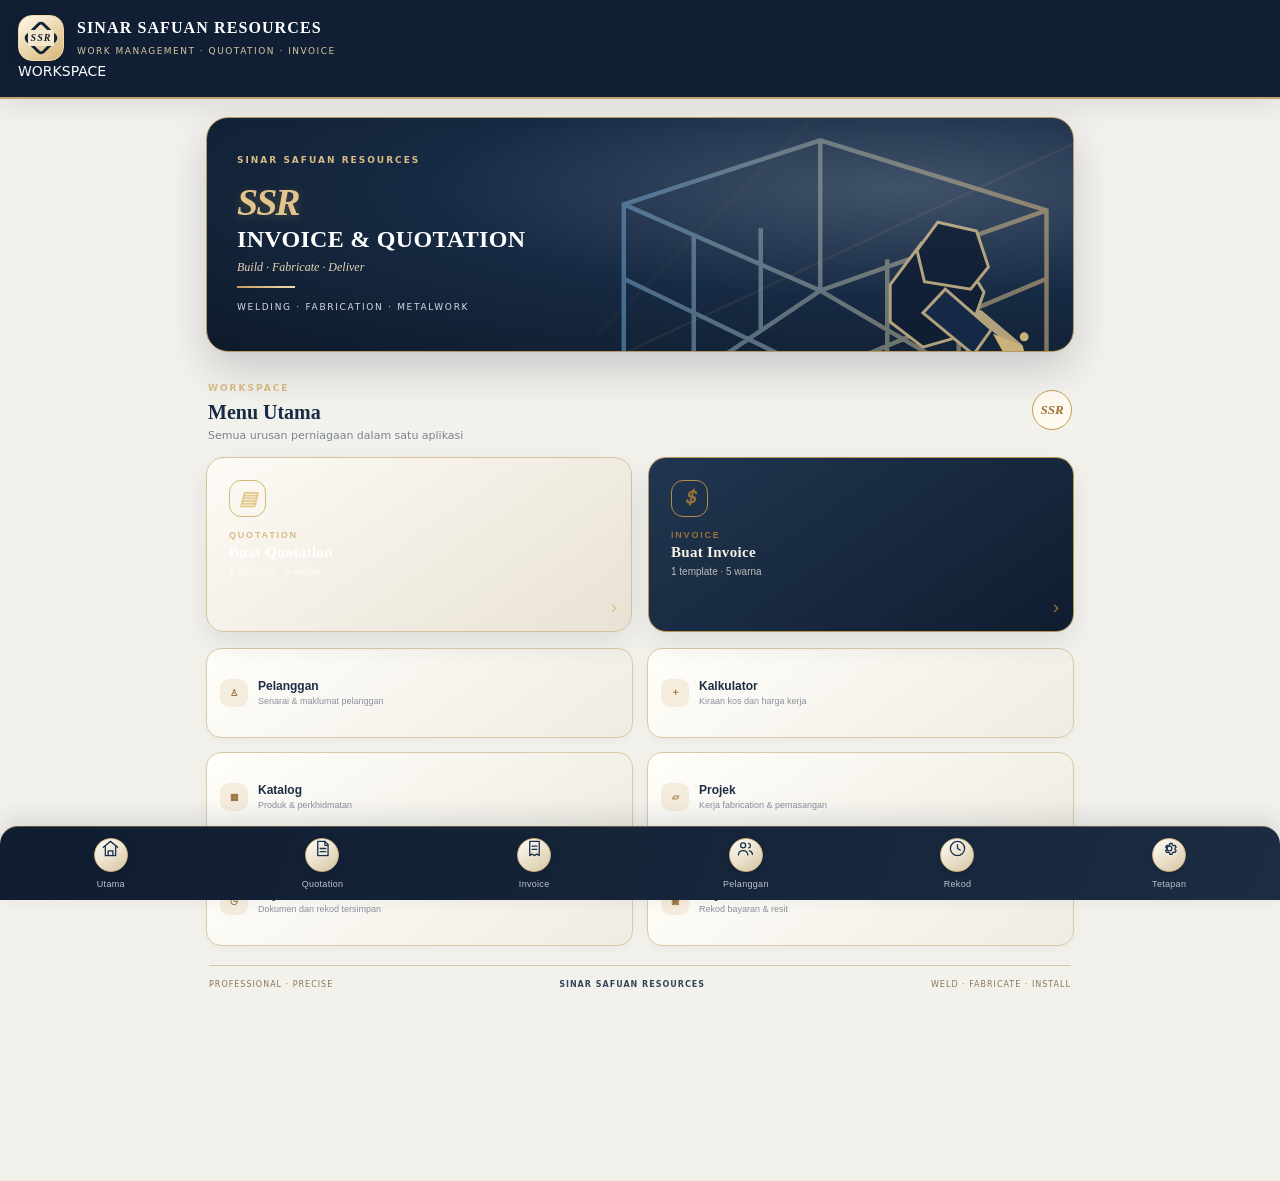
==== index.html @ ac22d1b8 "Clean duplicate routing and restore customer screen separation" ====
<!doctype html>
<html lang="ms"><head><meta charset="utf-8"><meta name="viewport" content="width=device-width,initial-scale=1,maximum-scale=1,user-scalable=no"><meta name="theme-color" content="#101d32"><title>Invoice / Quotation SSR</title>
<style>
:root{--navy:#101d32;--navy2:#1b2d49;--gold:#c69a58;--gold2:#e4c58f;--paper:#f6f2e9;--ink:#1e2938;--muted:#738092;--line:#e3e6eb}*{box-sizing:border-box}body{margin:0;background:#eef1f5;color:var(--ink);font:14px/1.45 system-ui,-apple-system,Segoe UI,Roboto,sans-serif}header{background:linear-gradient(125deg,#101d32,#263c5a);color:white;padding:18px 16px 20px;position:sticky;top:0;z-index:5;box-shadow:0 5px 20px #17283b22}header .brand{display:flex;align-items:center;gap:11px}.mark{width:42px;height:42px;border:1px solid #d8b77b;border-radius:12px;display:grid;place-items:center;color:#e4c58f;font-weight:900;letter-spacing:-2px;font-size:17px;box-shadow:inset 0 0 12px #d8b77b33}h1{font-size:17px;margin:0;letter-spacing:.2px}header small{color:#c7d0dc}main{max-width:900px;margin:auto;padding:16px}.tabs{display:flex;gap:8px;margin-bottom:16px}.tab{flex:1;border:1px solid #d9dee6;background:#fff;border-radius:12px;padding:12px 8px;font-weight:700;color:#566276}.tab.active{background:var(--navy);color:white;border-color:var(--navy)}.panel{background:white;border:1px solid #e2e6ec;border-radius:18px;padding:16px;margin-bottom:14px;box-shadow:0 8px 25px #1d2d4210}.panel h2{font-size:15px;margin:0 0 13px;color:var(--navy)}.grid{display:grid;grid-template-columns:repeat(2,minmax(0,1fr));gap:10px}.field{display:flex;flex-direction:column;gap:5px}.field.full{grid-column:1/-1}label{font-size:12px;color:#667387;font-weight:650}input,select,textarea{width:100%;border:1px solid #dce1e8;border-radius:10px;padding:11px 12px;background:#fbfcfd;color:#1c2736;font:inherit;outline:none;min-width:0}input:focus,select:focus,textarea:focus{border-color:var(--gold);box-shadow:0 0 0 3px #c69a5820}textarea{min-height:68px;resize:vertical}.actions{display:flex;gap:9px;flex-wrap:wrap;margin-top:14px}.btn{border:0;border-radius:11px;padding:12px 15px;font-weight:750;font:inherit;cursor:pointer}.primary{background:linear-gradient(135deg,#c69a58,#e0bd82);color:#172337}.dark{background:var(--navy);color:white}.soft{background:#eef1f5;color:#344257}.danger{background:#fff0ee;color:#a43b30}.items{display:grid;gap:8px}.item{display:grid;grid-template-columns:1.5fr .55fr .8fr auto;gap:7px;align-items:end}.item .field label{font-size:11px}.item input{padding:10px 8px}.total{display:flex;justify-content:space-between;border-top:1px solid var(--line);padding-top:12px;margin-top:12px;font-size:16px;font-weight:800}.hint{color:var(--muted);font-size:12px}.hidden{display:none!important}.preview-wrap{background:#dfe4eb;border-radius:14px;padding:12px;overflow:auto;touch-action:pan-x pan-y}.preview-tools{display:flex;gap:8px;align-items:center;justify-content:space-between;margin-bottom:10px}.paper{background:white;width:794px;max-width:none;min-height:1123px;margin:0 auto;padding:52px 48px;color:#1d2938;box-shadow:0 6px 25px #17283b25;transform-origin:top center;font-family:Arial,sans-serif}.paper .top{display:flex;justify-content:space-between;gap:20px;border-bottom:4px solid var(--gold);padding-bottom:22px}.paper .company{font-size:22px;font-weight:900;color:var(--navy);letter-spacing:.4px}.paper .sub{font-size:10px;color:#697588;line-height:1.6}.paper .doc-title{text-align:right;font-size:28px;font-weight:900;color:var(--navy);letter-spacing:1px}.paper .doc-no{font-size:11px;color:#667085;margin-top:6px}.paper .meta{display:grid;grid-template-columns:1fr 1fr;gap:20px;margin:26px 0}.paper .meta b{display:block;font-size:10px;color:#8a6a3c;text-transform:uppercase;letter-spacing:1px;margin-bottom:6px}.paper .meta div{font-size:12px;line-height:1.7}.paper table{width:100%;border-collapse:collapse;font-size:11px;margin-top:18px}.paper th{background:var(--navy);color:white;text-align:left;padding:11px 8px}.paper td{padding:11px 8px;border-bottom:1px solid #e8ebef}.paper td:nth-child(n+2),.paper th:nth-child(n+2){text-align:right}.paper .sum{width:48%;margin:18px 0 0 auto;font-size:12px}.paper .sum div{display:flex;justify-content:space-between;padding:6px 0}.paper .sum .grand{border-top:2px solid var(--gold);font-weight:900;font-size:16px;color:var(--navy);margin-top:5px;padding-top:11px}.paper .notes{margin-top:35px;font-size:10px;line-height:1.7;color:#586579}.paper .foot{margin-top:44px;border-top:1px solid #dfe3e8;padding-top:13px;display:flex;justify-content:space-between;font-size:9px;color:#7b8492}.paper .signature{margin-top:38px;font-size:11px}.paper .signature span{display:block;border-top:1px solid #9da6b2;width:180px;margin-top:35px;padding-top:7px}.smallcaps{text-transform:uppercase;letter-spacing:1px}@media(max-width:560px){main{padding:11px}.grid{grid-template-columns:1fr}.field.full{grid-column:auto}.item{grid-template-columns:1fr  .65fr .9fr auto}.paper{padding:28px 22px;min-height:980px}.paper .company{font-size:16px}.paper .doc-title{font-size:22px}.paper .meta{gap:10px}.paper table{font-size:9px}.paper th,.paper td{padding:8px 4px}.panel{padding:13px}}@media print{body{background:white}.no-print,header,main>.tabs,main>.panel:not(.preview-panel),.preview-tools{display:none!important}main{padding:0;max-width:none}.preview-wrap{padding:0;background:white;overflow:visible}.paper{box-shadow:none;max-width:none;width:210mm;min-height:297mm;margin:0;transform:none!important}.preview-panel{border:0;padding:0;margin:0;box-shadow:none}}

/* SSR 12 genuinely distinct A4 identities */
.paper{position:relative;overflow:hidden}
.paper:after{content:"SINAR SAFUAN RESOURCES";position:absolute;bottom:14px;left:0;right:0;text-align:center;font-size:8px;letter-spacing:2px;opacity:.24}
.paper .top,.paper .meta,.paper table,.paper .sum,.paper .notes,.paper .signature{position:relative;z-index:1}


/* Reference-led SSR A4 quotation system */
.paper{background:#fffdf8;color:#17243a;padding:0 36px 30px;min-height:1123px;font-family:Georgia,'Times New Roman',serif;border:0;overflow:hidden}
.paper:after{display:none}
.paper .top{display:flex;align-items:center;justify-content:space-between;gap:18px;margin:0 -36px 0;padding:24px 36px 20px;background:var(--head,#071d38);color:#fff;border:0;border-bottom:5px solid var(--accent,#c69a45);min-height:142px}
.paper .brand-block{display:flex;align-items:center;gap:14px;min-width:0}
.paper .ssr-mark{width:94px;height:58px;display:grid;place-items:center;border:3px solid var(--accent,#c69a45);border-radius:50%;font:italic 900 31px Arial,sans-serif;color:var(--accent,#c69a45);letter-spacing:-3px;flex:none;box-shadow:inset 0 0 0 2px #ffffff25}
.paper .company{font: bold 23px Georgia,serif;letter-spacing:1.5px;color:#fff;line-height:1.05}
.paper .sub{color:#e8edf5;font:10px/1.6 Arial,sans-serif;margin-top:8px;max-width:340px}
.paper .tagline{font:italic 10px Arial,sans-serif;color:var(--accent,#c69a45);letter-spacing:1.8px;margin-top:6px}
.paper .doc-title{text-align:right;color:var(--accent,#e7c77f);font:bold 29px Georgia,serif;letter-spacing:2px}
.paper .doc-no{color:#fff;font:11px/1.8 Arial,sans-serif;margin-top:8px;text-align:right}
.paper .contact-strip{display:flex;justify-content:space-between;gap:20px;padding:13px 2px 16px;border-bottom:1px solid var(--accent,#c69a45);font:10px/1.6 Arial,sans-serif;color:#27344a}
.paper .contact-strip .slogan{font:bold italic 15px Georgia,serif;color:var(--head,#071d38);max-width:210px;text-align:right;align-self:center}
.paper .ribbon{margin:16px auto 20px;width:max-content;max-width:90%;padding:8px 38px;background:var(--head,#071d38);color:var(--accent,#e7c77f);border:2px solid var(--accent,#c69a45);border-radius:5px 22px 5px 22px;font:bold 25px Georgia,serif;letter-spacing:2px;text-align:center}
.paper .meta{display:grid;grid-template-columns:1.25fr .9fr;gap:18px;margin:0 0 18px;padding:0;border:0}
.paper .meta>div{font:12px/1.75 Georgia,serif;padding:12px 14px;border:1px solid #d9c79f;border-radius:10px;background:#fffefa;min-width:0}
.paper .meta b{display:block;margin:-12px -14px 9px;padding:8px 12px;background:var(--head,#071d38);color:white;border-radius:9px 9px 0 0;font:bold 13px Georgia,serif;letter-spacing:.3px;text-transform:none}
.paper .meta .doc-meta b{background:var(--head,#071d38)}
.paper table{margin:0;width:100%;border-collapse:collapse;font:11px Georgia,serif;border:1px solid #9da6b2}
.paper th{background:var(--head,#071d38);color:#fff;padding:10px 7px;text-align:center;font:bold 12px Georgia,serif;border-right:1px solid var(--accent,#c69a45)}
.paper td{padding:10px 7px;border:1px solid #c9cbd0;color:#17243a}
.paper td:first-child{text-align:center;width:7%}
.paper td:nth-child(2){text-align:left;width:42%}
.paper td:nth-child(n+3){text-align:right}
.paper tbody tr:nth-child(even){background:#f5f0e6}
.paper .sum{width:43%;margin:14px 0 0 auto;padding:0;border:1px solid var(--accent,#c69a45);border-radius:8px;overflow:hidden;font:12px Georgia,serif}
.paper .sum div{padding:6px 12px;display:flex;justify-content:space-between;background:var(--head,#071d38);color:#fff;border-bottom:1px solid #ffffff30}
.paper .sum .grand{margin:0;padding:10px 12px;background:linear-gradient(100deg,var(--accent,#c69a45),#f5dfa5);color:#17243a!important;border:0;font:bold 17px Georgia,serif}
.paper .notes{margin-top:22px;padding-top:10px;border-top:2px solid var(--accent,#c69a45);font:11px/1.65 Georgia,serif;color:#263246}
.paper .notes b{display:block;background:var(--head,#071d38);color:#fff;padding:7px 12px;border-radius:8px 24px 0 0;width:max-content;max-width:100%;margin-bottom:8px;font: bold 13px Georgia,serif}
.paper .sign-row{display:grid;grid-template-columns:1fr 1fr;gap:80px;margin-top:28px;font:bold 12px Georgia,serif}
.paper .sign-row>div{padding-top:5px}
.paper .sign-line{border-top:1px solid #6f7783;margin-top:38px;padding-top:7px;font:10px Arial,sans-serif}
.paper .signature{display:none}
.paper .foot{margin:28px -36px -30px;padding:22px 36px 18px;background:var(--head,#071d38);color:#fff;border-top:6px solid var(--accent,#c69a45);font:italic 11px Georgia,serif;text-align:center;display:block}
.paper .foot span{display:block}
@media(max-width:560px){.paper{padding:0 22px 24px}.paper .top{margin:0 -22px;padding:20px 22px;gap:10px;min-height:125px}.paper .ssr-mark{width:66px;height:44px;font-size:23px}.paper .company{font-size:17px}.paper .doc-title{font-size:21px}.paper .doc-no{font-size:9px}.paper .contact-strip{font-size:9px}.paper .contact-strip .slogan{font-size:12px}.paper .ribbon{font-size:20px;padding:7px 20px}.paper .meta{grid-template-columns:1fr 1fr;gap:8px}.paper .meta>div{font-size:10px;padding:9px}.paper .meta b{margin:-9px -9px 7px;padding:7px;font-size:11px}.paper table{font-size:9px}.paper th{font-size:10px;padding:7px 3px}.paper td{padding:7px 3px}.paper .sum{width:58%;font-size:10px}.paper .sum .grand{font-size:14px}.paper .notes{font-size:9px}.paper .sign-row{gap:25px;font-size:10px}.paper .foot{margin:22px -22px -24px;padding:18px 22px}}


/* 12 distinct professional quotation and invoice compositions */
@media(max-width:560px){
}

/* Preview A4: full-page fit and fullscreen inspection */
.preview-wrap{height:min(68vh,760px);min-height:340px;overflow:auto;overscroll-behavior:contain;display:block}
.preview-panel.is-fullscreen{position:fixed;inset:0;z-index:1000;margin:0;border-radius:0;padding:12px;display:flex;flex-direction:column;overflow:hidden;background:#f7f8fa}
.preview-panel.is-fullscreen .preview-tools{flex:none;gap:6px;flex-wrap:wrap}
.preview-panel.is-fullscreen .preview-wrap{height:auto;min-height:0;max-height:none;flex:1;width:100%;border-radius:10px}
.preview-panel.is-fullscreen .actions{flex:none}
@media(max-width:560px){.preview-wrap{height:62vh;min-height:300px;padding:8px}.preview-panel.is-fullscreen{padding:8px}.preview-panel.is-fullscreen .preview-tools{font-size:11px}.preview-panel.is-fullscreen .preview-tools .btn{padding:9px 10px;font-size:12px}}

/* SSR premium reference composition — three visual families, twelve refined variants */
.paper{--ink:#14233d;--muted:#66748a;--accent:#c49a55;--head:#0b2142;--pale:#f1f4f8;background:#fff;color:var(--ink);width:794px;min-height:1123px;padding:0 34px 24px;border:0;border-radius:0;box-shadow:0 10px 32px #0b1d351c;font-family:Arial,Helvetica,sans-serif;overflow:hidden;position:relative}
.paper:after{display:none}
.paper .doc-head{margin:0 -34px;padding:28px 34px 20px;min-height:190px;background:var(--head);color:#fff;display:grid;grid-template-columns:1.5fr 1fr .55fr;gap:18px;align-items:center;position:relative;overflow:hidden;border-bottom:5px solid var(--accent)}
.paper .doc-head:after{content:"";position:absolute;right:-50px;top:-90px;width:300px;height:300px;border:1px solid color-mix(in srgb,var(--accent) 55%,transparent);transform:rotate(35deg);box-shadow:0 0 0 18px #ffffff08,0 0 0 38px #ffffff06}
.paper .head-brand{display:flex;align-items:center;gap:13px;min-width:0;position:relative;z-index:1}
.paper .doc-logo,.paper .doc-logo-fallback{width:68px;height:68px;object-fit:contain;flex:none;border:2px solid var(--accent);padding:5px;border-radius:12px;background:#ffffff0d}
.paper .doc-logo-fallback{display:grid;place-items:center;color:var(--accent);font:bold italic 25px Georgia,serif;letter-spacing:-2px}
.paper .brand-copy{min-width:0}.paper .company-name{font:bold 21px/1.12 Georgia,serif;letter-spacing:.7px;color:#fff}
.paper .company-reg{font:9px Arial,sans-serif;letter-spacing:1.1px;color:#d8e0eb;margin-top:7px}
.paper .brand-motto{font:bold 8px Arial,sans-serif;letter-spacing:1.6px;color:var(--accent);margin-top:8px}
.paper .head-contact{font:9px/1.8 Arial,sans-serif;color:#f2f4f7;position:relative;z-index:1;overflow-wrap:anywhere}
.paper .head-promise{font:9px/1.8 Arial,sans-serif;letter-spacing:2px;color:var(--accent);text-align:right;position:relative;z-index:1}
.paper .head-promise b{font:bold 15px Georgia,serif;letter-spacing:2px;color:#fff}
.paper .doc-intro{display:grid;grid-template-columns:1fr 1fr;gap:18px;align-items:end;padding:25px 0 18px;border-bottom:1px solid #d9dee6}
.paper .intro-title h1{font:bold 32px/1 Georgia,serif;letter-spacing:2px;color:var(--head);margin:0}
.paper .intro-sub{font:8px Arial,sans-serif;letter-spacing:1.3px;color:var(--muted);margin-top:9px}
.paper .doc-meta{display:grid;grid-template-columns:1fr 1fr;gap:9px 14px}
.paper .doc-meta div{display:flex;gap:7px;justify-content:space-between;border-bottom:1px solid #e4e7ec;padding-bottom:4px;font:9px Arial,sans-serif}
.paper .doc-meta span{font-size:8px;letter-spacing:.7px;color:var(--muted)}
.paper .doc-meta b{font-size:9px;color:var(--ink);text-align:right}
.paper .bill-project{display:grid;grid-template-columns:1.1fr .9fr;gap:13px;margin:17px 0}
.paper .bill-card,.paper .project-card{background:var(--pale);padding:13px 15px;min-height:114px;border:1px solid #e4e8ed;border-radius:5px;font:10px/1.65 Arial,sans-serif;color:#354257}
.paper .section-kicker{font:bold 9px Arial,sans-serif;letter-spacing:1.6px;color:var(--accent);margin-bottom:8px}
.paper .customer-name,.paper .project-card>b{display:block;color:var(--head);font:bold 12px Arial,sans-serif;margin-bottom:3px}
.paper .customer-phone{margin-top:4px}
.paper .items-table{width:100%;border-collapse:collapse;margin:0;font:9px Arial,sans-serif;border:1px solid #d8dee7}
.paper .items-table th{background:var(--head);color:#fff;padding:11px 7px;text-align:center;font:bold 8px Arial,sans-serif;letter-spacing:.35px;border-right:1px solid #ffffff25}
.paper .items-table th:nth-child(2){text-align:left}
.paper .items-table td{padding:10px 7px;border-bottom:1px solid #e3e7ed;color:#26354a}
.paper .items-table tbody tr:nth-child(even){background:var(--pale)}
.paper .items-table .num,.paper .items-table .qty,.paper .items-table .unit{text-align:center}
.paper .items-table .desc{text-align:left}
.paper .items-table .price,.paper .items-table .amount{text-align:right;white-space:nowrap}
.paper .lower-grid{display:grid;grid-template-columns:1.1fr .9fr;gap:25px;margin-top:20px;align-items:start}
.paper .terms-block{font:9px/1.7 Arial,sans-serif;color:#475469}
.paper .payment-info{margin-top:17px;padding-top:10px;border-top:1px solid #dce1e8;display:grid;gap:4px;font:8px/1.6 Arial,sans-serif;overflow-wrap:anywhere}
.paper .payment-info b{font-size:8px;letter-spacing:1.2px;color:var(--head)}
.paper .totals-block{border:1px solid #e1e5eb;padding:10px 12px;background:#fff}
.paper .total-line{display:flex;justify-content:space-between;gap:8px;padding:6px 0;border-bottom:1px solid #edf0f3;font:9px Arial,sans-serif;color:#48566a}
.paper .total-line b{color:var(--ink);white-space:nowrap}
.paper .grand-line{margin:8px -12px 6px;padding:12px;background:var(--accent);color:var(--head);display:flex;justify-content:space-between;align-items:center;gap:8px;font:bold 10px Arial,sans-serif;letter-spacing:.5px}
.paper .grand-line b{font:bold 15px Georgia,serif;white-space:nowrap}
.paper .signature-footer{display:flex;justify-content:space-between;align-items:end;gap:25px;margin-top:26px;padding:13px 0 15px;border-top:1px solid #dfe4eb}
.paper .thankyou{font:italic 18px Georgia,serif;color:var(--head);max-width:55%}
.paper .prepared{width:190px;text-align:center;font:8px Arial,sans-serif;color:#526075}
.paper .prepared>span{display:block;text-align:left;font-size:8px;letter-spacing:1px;color:var(--muted)}
.paper .signature-image{display:block;max-width:105px;max-height:38px;object-fit:contain;margin:3px auto -3px}
.paper .signature-rule{border-top:1px solid #7c8797;margin-top:30px}
.paper .prepared>b{display:block;color:var(--head);margin-top:6px;font-size:9px}
.paper .prepared small{display:block;margin-top:3px}
.paper .doc-footer{margin:0 -34px -24px;padding:15px 34px;background:var(--head);border-top:4px solid var(--accent);display:flex;justify-content:space-between;gap:10px;color:#f3f4f6;font:8px Arial,sans-serif;letter-spacing:.4px}
.paper .doc-footer b{color:var(--accent);letter-spacing:1.2px}
@media(max-width:560px){.paper{width:794px;transform-origin:top left}.paper .doc-head{grid-template-columns:1.5fr 1fr .55fr;gap:12px;padding-left:25px;padding-right:25px}.paper .company-name{font-size:19px}.paper .doc-meta{gap:7px}.paper .doc-intro{grid-template-columns:1fr 1fr}.paper .bill-project{grid-template-columns:1.1fr .9fr}.paper .lower-grid{grid-template-columns:1.1fr .9fr}}


/* SSR welding & fabrication luxury collection — 12 real selectable A4 templates */
.paper{--head:#081b34;--accent:#d4ad68;--pale:#edf2f8}
.paper .doc-head{background-color:var(--head);background-image:linear-gradient(128deg,transparent 0 63%,#ffffff0b 63% 65%,transparent 65%),radial-gradient(circle at 91% 76%,#f6c66a40 0 2px,transparent 3px),radial-gradient(circle at 88% 72%,#f6c66a35 0 1px,transparent 2px);border-bottom:5px solid var(--accent)}
.paper .doc-head:after{content:"";position:absolute;right:-30px;top:-80px;width:250px;height:250px;border:2px solid color-mix(in srgb,var(--accent) 70%,transparent);border-radius:50%;box-shadow:0 0 0 14px #ffffff08,0 0 0 30px #ffffff05}
.paper .head-promise{font-size:8px;line-height:1.8}
.paper .head-promise:after{content:"✦  ARC  •  STEEL  •  STRUCTURE";display:block;margin-top:12px;font-size:7px;letter-spacing:1px;color:var(--accent)}
.paper .intro-title h1{letter-spacing:2.8px}
.paper .section-kicker{letter-spacing:1.7px}
.paper .bill-card,.paper .project-card{border-radius:2px 12px 2px 12px;border-color:color-mix(in srgb,var(--accent) 48%,#dfe4eb)}
.paper .items-table th{letter-spacing:.6px}
.paper .grand-line{background:linear-gradient(100deg,var(--accent),color-mix(in srgb,var(--accent) 55%,white))}
.paper .doc-footer{background:linear-gradient(110deg,var(--head),color-mix(in srgb,var(--head) 80%,#52657c));}
@media(max-width:560px){.paper .head-promise:after{font-size:6px;letter-spacing:.4px}.paper .doc-head:after{right:-105px}}


/* Invoice-specific 12 layouts: independent from quotation template styles */
.paper.invoice-template-1{--head:#102747;--accent:#c69a45}.paper.invoice-template-1 .doc-head{border-bottom:6px solid #c69a45;padding-bottom:20px}.paper.invoice-template-1 .doc-intro{display:grid;grid-template-columns:1fr 1fr;align-items:center;background:#f4f0e7;padding:18px;margin-top:16px}.paper.invoice-template-1 .intro-title h1{color:#102747}
.paper.invoice-template-2{--head:#174c3d;--accent:#9ebd9f}.paper.invoice-template-2 .doc-head{background:#eaf3ed;padding:22px;border-left:12px solid #26705b}.paper.invoice-template-2 .doc-intro{border-bottom:3px solid #26705b;padding:16px 0}.paper.invoice-template-2 .items-table th{background:#26705b}
.paper.invoice-template-3{--head:#163b68;--accent:#75b7e8}.paper.invoice-template-3 .doc-head{display:grid;grid-template-columns:1fr 1fr;background:#163b68;padding:22px}.paper.invoice-template-3 .head-promise{display:none}.paper.invoice-template-3 .doc-intro{border-left:7px solid #2865a8;padding:14px 18px}.paper.invoice-template-3 .items-table th{background:#2865a8}
.paper.invoice-template-4{--head:#64263a;--accent:#d6a4a9}.paper.invoice-template-4 .doc-head{border-top:5px double #8c3448;border-bottom:5px double #8c3448;padding:18px 0}.paper.invoice-template-4 .doc-intro h1{font-family:Georgia,serif;letter-spacing:4px}.paper.invoice-template-4 .items-table th{background:#76283d}
.paper.invoice-template-5{--head:#42285f;--accent:#c5a4e8}.paper.invoice-template-5 .doc-head{background:#f0eafa;border-radius:0 30px 0 30px;padding:24px}.paper.invoice-template-5 .doc-intro{display:flex;justify-content:space-between;align-items:center;margin:20px 0}.paper.invoice-template-5 .items-table th{background:#7652a4}
.paper.invoice-template-6{--head:#075b63;--accent:#65c4c4}.paper.invoice-template-6 .doc-head{border-left:14px solid #16818a;padding:8px 18px}.paper.invoice-template-6 .bill-project{grid-template-columns:1fr;margin:18px 0}.paper.invoice-template-6 .items-table th{background:#075b63}
.paper.invoice-template-7{--head:#303944;--accent:#aeb8c4}.paper.invoice-template-7 .doc-head{border-bottom:1px solid #59616d;padding-bottom:14px}.paper.invoice-template-7 .doc-intro{display:flex;justify-content:space-between;align-items:center;border-bottom:1px solid #aeb8c4;padding:14px 0}.paper.invoice-template-7 .items-table th{background:#59616d}
.paper.invoice-template-8{--head:#813e27;--accent:#d89b70}.paper.invoice-template-8 .doc-head{background:#f8e9e0;padding:22px;border-bottom:8px solid #b65e37}.paper.invoice-template-8 .intro-title h1{display:inline-block;background:#b65e37;color:white;padding:10px 18px}.paper.invoice-template-8 .items-table th{background:#813e27}
.paper.invoice-template-9{--head:#344d67;--accent:#9db4c9}.paper.invoice-template-9 .doc-head{border-top:14px solid #344d67;padding-top:16px}.paper.invoice-template-9 .bill-project>div{background:#eef3f7;padding:16px;border:1px solid #9db4c9}.paper.invoice-template-9 .items-table th{background:#526b83}
.paper.invoice-template-10{--head:#101722;--accent:#d6ad58}.paper.invoice-template-10 .doc-head{background:#101722;padding:24px;border-bottom:6px solid #d6ad58}.paper.invoice-template-10 .doc-intro{background:#f5efdf;padding:18px;margin-top:14px}.paper.invoice-template-10 .items-table th{background:#101722;border-bottom:3px solid #d6ad58}
.paper.invoice-template-11{--head:#294b32;--accent:#9cbd83}.paper.invoice-template-11 .doc-head{display:flex;flex-direction:row-reverse;background:#edf4e9;padding:20px;border-bottom:7px solid #4d7a48}.paper.invoice-template-11 .head-promise{display:none}.paper.invoice-template-11 .doc-intro{display:flex;justify-content:space-between;align-items:center}.paper.invoice-template-11 .items-table th{background:#315832}
.paper.invoice-template-12{--head:#842b32;--accent:#e4a6a2}.paper.invoice-template-12 .doc-head{background:#842b32;padding:22px;border-bottom:8px solid #e4a6a2}.paper.invoice-template-12 .doc-intro{border:1px solid #e4a6a2;padding:16px;margin-top:14px}.paper.invoice-template-12 .items-table th{background:#842b32}
.paper.invoice-template-1 .intro-title h1,.paper.invoice-template-2 .intro-title h1,.paper.invoice-template-3 .intro-title h1,.paper.invoice-template-4 .intro-title h1,.paper.invoice-template-5 .intro-title h1,.paper.invoice-template-6 .intro-title h1,.paper.invoice-template-7 .intro-title h1,.paper.invoice-template-9 .intro-title h1,.paper.invoice-template-10 .intro-title h1,.paper.invoice-template-11 .intro-title h1,.paper.invoice-template-12 .intro-title h1{color:var(--head)}

/* SSR Luxury Industrial app shell */
:root{--navy:#101d32;--navy2:#172a45;--gold:#c69a58;--gold-hi:#ead3a5;--ivory:#f5f1e8;--ink:#182437;--muted:#8792a1}
body{background:#f3f1ec;color:var(--ink);padding-bottom:86px}
header{background:linear-gradient(112deg,#0b1729 0%,#142b49 62%,#203955 100%);padding:15px 18px 16px;border-bottom:1px solid #c69a5866;box-shadow:0 8px 28px #0b17292b}
header .brand{gap:13px}.mark{width:48px;height:48px;border:1px solid #d5b475;border-radius:15px;color:#f0d9a9;font-family:Georgia,serif;font-style:italic;font-size:18px;letter-spacing:-2px;background:linear-gradient(145deg,#263d5a,#0b1729);box-shadow:inset 0 0 16px #e2c68b20,0 4px 12px #0003}
header h1{font-family:Georgia,serif;letter-spacing:1.1px;font-size:16px}header small{font-size:9px;letter-spacing:1.5px;color:#d9c69f}
main{max-width:900px;padding:18px 16px 105px}
.tabs{display:none}
.panel{border:1px solid #e7e0d3;border-radius:17px;background:#fffefa;box-shadow:0 8px 24px #1a2a3d0b;padding:17px;margin-bottom:13px}
.panel h2{font-size:14px;letter-spacing:.2px;color:#172b45}
.btn{border-radius:12px;font-weight:700;letter-spacing:.1px}.primary{background:linear-gradient(135deg,#b98945,#e5c88f);color:#172337;box-shadow:0 5px 12px #a57a3b25}.dark{background:#142943;color:#f8f3e8}
input,select,textarea{border-radius:11px;background:#fffefa;border-color:#e3dfd6}
.dashboard-screen{display:block;animation:dashIn .35s ease both}
@keyframes dashIn{from{opacity:0;transform:translateY(7px)}to{opacity:1;transform:translateY(0)}}
.dash-hero{position:relative;min-height:205px;overflow:hidden;border-radius:22px;padding:23px 22px;background:radial-gradient(ellipse at 88% 20%,#49617a 0%,transparent 36%),linear-gradient(120deg,#09172a,#142b47 64%,#1d3651);color:#fff;box-shadow:0 14px 30px #1429432b;border:1px solid #c69a5877}
.hero-copy{position:relative;z-index:2}.eyebrow{font-size:9px;letter-spacing:2px;font-weight:800;color:#d9bd85}.hero-mark{font:italic 900 31px Georgia,serif;color:#e3c58b;letter-spacing:-2px;margin:11px 0 3px;text-shadow:0 2px 12px #e1bd6b45}.hero-copy h2{font:700 19px/1.05 Georgia,serif;letter-spacing:1.4px;margin:0;color:#fff}.hero-copy p{font:italic 12px Georgia,serif;color:#e5d4b4;margin:8px 0}.hero-rule{display:block;width:58px;height:2px;background:linear-gradient(90deg,#c69a58,#f0dfb7);margin:11px 0 7px}.hero-copy small{font-size:9px;letter-spacing:1.7px;color:#d5dce5}
.hero-art{position:absolute;right:0;top:0;width:48%;height:100%;opacity:.8;background:linear-gradient(135deg,transparent 30%,#c69a5810 30.5%,transparent 31%),linear-gradient(155deg,transparent 54%,#d6b77a22 54.5%,transparent 55%)}
.arc{position:absolute;border:1px solid #d8b87566;transform:skewY(-25deg) rotate(-18deg);border-radius:7px}.arc-one{width:180px;height:105px;right:3px;top:40px}.arc-two{width:135px;height:75px;right:25px;top:68px;border-color:#e6d2a044}.steel-line{position:absolute;width:210px;height:2px;background:linear-gradient(90deg,transparent,#d7b675,transparent);right:-15px;top:120px;transform:rotate(-30deg);box-shadow:0 0 15px #d7b67577}.spark{position:absolute;width:6px;height:6px;background:#fff0c5;border-radius:50%;right:72px;top:92px;box-shadow:0 0 8px 4px #e3bb6c,0 0 28px 10px #c69a5855}
.dash-heading{display:flex;align-items:center;justify-content:space-between;margin:24px 2px 13px}.dash-heading h2{font:700 20px Georgia,serif;margin:4px 0;color:#172b45}.dash-heading p{margin:0;color:#788393;font-size:11px}.live-mark{width:40px;height:40px;border-radius:50%;display:grid;place-items:center;border:1px solid #c69a58;color:#9c733b;font:italic 900 13px Georgia,serif;background:#fffaf0}
.primary-actions{display:grid;grid-template-columns:1fr 1fr;gap:12px}
.action-card{position:relative;text-align:left;border-radius:18px;min-height:158px;padding:17px 15px;border:1px solid #c69a5870;overflow:hidden;display:flex;flex-direction:column;align-items:flex-start;justify-content:flex-start;box-shadow:0 8px 20px #10243b17;cursor:pointer}
.quote-card{background:linear-gradient(145deg,#142c49,#0b192b);color:#fff}.invoice-card{background:linear-gradient(145deg,#fdfbf6,#eee6d7);color:#18283d;border-color:#c8a56e}
.action-icon{width:37px;height:37px;border:1px solid #d6b675;border-radius:12px;display:grid;place-items:center;color:#e5c98e;font:italic 900 19px Georgia,serif;margin-bottom:13px}.invoice-card .action-icon{color:#9b7137;border-color:#b78b4c}
.action-label{font-size:9px;letter-spacing:1.8px;font-weight:800;color:#d7bb83}.invoice-card .action-label{color:#99703a}.action-card strong{font:700 15px Georgia,serif;margin-top:4px}.action-card small{font-size:10px;margin-top:5px;opacity:.72}.action-arrow{position:absolute;right:14px;bottom:13px;color:#e2c17f;font-size:19px}.invoice-card .action-arrow{color:#9b7137}
.quick-grid{display:grid;grid-template-columns:1fr 1fr;gap:10px;margin-top:16px}.quick-card{min-height:90px;text-align:left;padding:13px;border-radius:15px;border:1px solid #e5dfd2;background:#fffefa;box-shadow:0 5px 15px #1a2a3d08;display:grid;grid-template-columns:29px 1fr;column-gap:9px;align-content:center;cursor:pointer;color:#1c2e46}.quick-icon{grid-row:span 2;width:28px;height:28px;border-radius:9px;background:#f4ecdd;color:#98713c;display:grid;place-items:center;font:700 9px Georgia,serif}.quick-card b{font-size:12px}.quick-card small{font-size:9px;color:#89919c;margin-top:3px}
.dash-footer{display:flex;justify-content:space-between;gap:8px;flex-wrap:wrap;margin:19px 3px 0;padding-top:13px;border-top:1px solid #d9c7a4;color:#8b7859;font-size:8px;letter-spacing:1px}.dash-footer b{color:#34465b}
.bottom-nav{position:fixed;z-index:20;bottom:0;left:0;right:0;display:grid;grid-template-columns:repeat(4,1fr);padding:9px 8px max(9px,env(safe-area-inset-bottom));background:#101d32f5;border-top:1px solid #c69a5877;box-shadow:0 -8px 25px #10243b20;backdrop-filter:blur(16px)}
.nav-item{border:0;background:transparent;color:#b9c2ce;display:flex;flex-direction:column;align-items:center;gap:3px;padding:3px 2px;cursor:pointer}.nav-item span{font-size:20px;line-height:22px}.nav-item small{font-size:9px;letter-spacing:.3px}.nav-item.active{color:#e6c88c}.nav-item.active span{filter:drop-shadow(0 0 5px #c69a5877)}
@media(max-width:560px){main{padding:13px 12px 105px}.dash-hero{min-height:190px;padding:19px 17px}.hero-copy h2{font-size:17px}.hero-mark{font-size:28px}.hero-art{width:43%}.arc-one{width:135px;height:90px;right:-5px}.arc-two{width:110px;height:65px;right:8px}.primary-actions{gap:9px}.action-card{min-height:148px;padding:14px 12px}.action-card strong{font-size:13px}.quick-grid{gap:8px}.quick-card{padding:11px;min-height:85px}.dash-footer{font-size:7px}}
@media(min-width:700px){.dash-hero{min-height:235px;padding:30px}.hero-copy h2{font-size:24px}.hero-mark{font-size:38px}.hero-art{width:55%}.primary-actions{gap:16px}.action-card{min-height:175px;padding:22px}.quick-grid{gap:14px}}

/* SSR usability rebuild */
body{background:#f3f1ec;color:#18263a}header{background:#111f35;border-bottom:2px solid #c6a36c;box-shadow:0 8px 24px #101d3218}
.mark{width:46px;height:46px;border-radius:14px;background:linear-gradient(145deg,#fff8e8,#d7b778);color:#14233a;border:1px solid #f0d9a7;box-shadow:0 5px 14px #0002;font-size:0;position:relative}
.mark:before{content:"";position:absolute;width:20px;height:20px;border:3px solid #14233a;border-radius:5px;transform:rotate(45deg)}
.mark:after{content:"SSR";position:absolute;font-size:10px;letter-spacing:1px;font-weight:900;background:#f5e8ca;padding:1px 3px}
.panel{border:1px solid #e7e1d6;box-shadow:0 8px 24px #18263a0b;border-radius:16px}
#form>.panel{margin-bottom:14px}
#form .panel h2,#settings h2,#payments h2{font-size:14px;letter-spacing:.02em;color:#172942}
.field label{font-size:12px;color:#667080}
input,select,textarea{border-radius:9px;background:#fff;border-color:#d9dce1;min-height:44px}
.btn{border-radius:9px;font-weight:700}
.bottom-nav{grid-template-columns:repeat(6,1fr);padding:8px 5px calc(8px + env(safe-area-inset-bottom));}
.bottom-nav .nav-item{font-size:11px}
.bottom-nav .nav-item span{font-size:0;width:22px;height:22px;display:block;position:relative;margin:0 auto 4px}
.bottom-nav .nav-item span:before{font-size:19px;line-height:22px;display:block;color:currentColor}
.bottom-nav .nav-item:nth-child(1) span:before{content:"⌂"}
.bottom-nav .nav-item:nth-child(2) span:before{content:"▤"}
.bottom-nav .nav-item:nth-child(3) span:before{content:"▣"}
.bottom-nav .nav-item:nth-child(4) span:before{content:"◷"}
.bottom-nav .nav-item:nth-child(5) span:before{content:"⚙"}
#settings,#payments{padding-bottom:90px}
#settings .panel,#payments .panel{margin:12px 0}
#settings .panel h2,#payments .panel h2{padding-bottom:10px;border-bottom:1px solid #eee8dd}
#preview.preview-fullscreen{position:fixed;inset:0;z-index:10000;background:#e9e6df;overflow:auto;width:100vw;height:100dvh;padding:10px 10px calc(12px + env(safe-area-inset-bottom));border:0;border-radius:0;box-shadow:none}
#preview.preview-fullscreen .preview-panel{min-height:100%;display:flex;flex-direction:column;background:transparent;padding:0}
#preview.preview-fullscreen .preview-tools{display:flex!important;align-items:center;justify-content:space-between;gap:6px;flex-wrap:wrap;background:#fff;border:1px solid #e1d9cc;border-radius:12px;padding:8px;position:sticky;top:0;z-index:2}
#preview.preview-fullscreen .preview-tools .hint{display:none}
#preview.preview-fullscreen .preview-tools>div{display:flex;gap:5px;flex-wrap:wrap}
#preview.preview-fullscreen .preview-tools .btn{padding:9px 11px}
#preview.preview-fullscreen .preview-wrap{flex:1;min-height:0;height:calc(100dvh - 125px);overflow:auto;display:flex;align-items:flex-start;justify-content:center;padding:8px 0;background:transparent;touch-action:none;overscroll-behavior:contain}
#preview.preview-fullscreen .paper{flex:0 0 auto;transform-origin:top center;box-shadow:0 8px 28px #17263a22}
#preview.preview-fullscreen .actions{position:sticky;bottom:0;background:#f7f5f0;padding:8px 0;z-index:2}
#preview.preview-fullscreen .actions .btn{flex:1}
#preview:not(.preview-fullscreen) .preview-tools{display:none}
#preview:not(.preview-fullscreen) .preview-wrap{display:flex;justify-content:center;overflow:hidden;min-height:65vh}
#preview:not(.preview-fullscreen) .paper{transform-origin:top center}
@media(max-width:600px){main{padding:12px 12px 90px}.dashboard-screen{padding-bottom:10px}.bottom-nav{left:0;right:0}.grid{gap:9px}#preview.preview-fullscreen{padding:8px 7px calc(8px + env(safe-area-inset-bottom))}}


/* Twelve visibly different industrial document compositions */
:is(
:is(
:is(
:is(
:is(
:is(
:is(
:is(
:is(
:is(
:is(
:is(
:is(
:is(
:is(
:is(
:is(
:is(
:is(
:is(
:is(
:is(
:is(
:is(
:is(
:is(
:is(
:is(
:is(
:is(
:is(
:is(
:is(
:is(
:is(
:is(
:is(
:is(
:is(
:is(
:is(
:is(
:is(
:is(
:is(
:is(
:is(
:is(
:is(
:is(
:is(
:is(
:is(
:is(
:is(
:is(
:is(
:is(
:is(
:is(
:is(
:is(
:is(
.payment-qr-block{display:flex;align-items:center;gap:12px;margin-top:12px;padding-top:10px;border-top:1px solid #d9d1c4}
.payment-qr-block img{width:88px;height:88px;object-fit:contain;background:#fff;padding:4px;border:1px solid #ddd;border-radius:5px}
.payment-qr-block b{display:block;font-size:9px;letter-spacing:1px}
.payment-qr-block small{font-size:8px;opacity:.75}


/* SSR premium steelwork visual system */
:root{--ssr-navy:#12233b;--ssr-gold:#c7a46a;--ssr-ivory:#f4f0e8;--ssr-steel:#718094}
body{background:linear-gradient(145deg,#f7f5f0,#e9edf1);color:#1b2a3d}
header{background:linear-gradient(115deg,#0e1d31,#253c58);border-bottom:1px solid #c6a36d}
.mark{background:linear-gradient(145deg,#fff,#d6c29c);box-shadow:inset 1px 1px 4px #fff,0 3px 12px #0003;color:#12233b;border:1px solid #ead6ae}
.dash-hero{background:linear-gradient(110deg,#101e31ed,#172b43e8);border:1px solid #b9955f;box-shadow:0 15px 36px #172a401c}
.action-card{border:1px solid #d4c4a5;box-shadow:0 8px 22px #16283e13;background:linear-gradient(145deg,#fff,#f1eee7)}
.action-icon,.nav-item span,.quick-card .quick-icon{display:grid;place-items:center;border:1px solid #e1c58e;background:linear-gradient(145deg,#fff,#d9c49a);color:#152842;box-shadow:inset 1px 1px 3px #fff,0 3px 9px #18283a25;border-radius:12px;text-shadow:0 1px #fff}
.bottom-nav{grid-template-columns:repeat(6,1fr);background:#101d32f7}
.nav-item span{font-size:0;width:30px;height:28px;border-radius:9px;position:relative}
.nav-item span:before{font-size:16px;font-weight:900;content:"";width:12px;height:12px;border:2px solid currentColor;border-radius:3px;box-shadow:inset 0 0 0 2px #ffffff33}
.nav-item:nth-child(1) span:before{border-radius:3px 3px 1px 1px;transform:rotate(45deg);border-right:0;border-bottom:0}
.nav-item:nth-child(2) span:before{width:13px;height:15px;border-radius:2px;box-shadow:inset 0 -4px #ffffff77,inset 0 -8px #ffffff77}
.nav-item:nth-child(3) span:before{border-radius:2px;box-shadow:inset 0 0 0 2px #ffffff33,inset 0 0 0 4px transparent}
.nav-item:nth-child(4) span:before{border-radius:50%;width:13px;height:13px}
.nav-item:nth-child(5) span:before{border-radius:50%;width:14px;height:14px;box-shadow:inset 0 0 0 3px #ffffff33}
.nav-item:nth-child(6) span:before{width:15px;height:10px;border-radius:2px;transform:skew(-12deg)}
/* Template picker as visual catalogue */
.template-gallery{display:grid;grid-template-columns:repeat(2,minmax(0,1fr));gap:12px;margin-top:12px}
.template-choice{border:1px solid #d9d4ca;border-radius:13px;padding:9px;background:#fff;text-align:left;box-shadow:0 5px 14px #1a2a3d0d;min-width:0}
.template-choice.selected{border:2px solid #b38d50;box-shadow:0 0 0 3px #c8a66a33}
.template-thumb{height:158px;position:relative;overflow:hidden;background:var(--thumb-bg,#f7f6f2);border:1px solid #e4e0d7;border-radius:5px;padding:13px 10px;color:var(--thumb-ink,#20344c)}
.template-thumb .t-head{height:29px;background:var(--thumb-head,#182b44);margin:-13px -10px 10px;padding:7px 8px;color:#fff;display:flex;justify-content:space-between;align-items:center}
.template-thumb .t-brand{width:45%;height:4px;background:currentColor;opacity:.8}
.template-thumb .t-title{font:bold 9px Arial;letter-spacing:1px}
.template-thumb .t-meta{height:17px;border:1px solid var(--thumb-accent,#c39a58);margin:7px 0}
.template-thumb .t-lines{height:5px;background:var(--thumb-line,#d5dce4);margin:6px 0}
.template-thumb .t-lines:nth-child(odd){width:85%}
.template-thumb .t-total{height:17px;background:var(--thumb-accent,#c39a58);margin-top:9px}
.template-thumb .t-photo{position:absolute;right:8px;top:43px;width:44px;height:28px;border-radius:3px;background:linear-gradient(135deg,#172638,#40586c 45%,#dca75d 48%,#fff0b2 53%,#27394b 58%);opacity:.82}
.template-choice b{display:block;font-size:12px;margin-top:8px;color:#1b2b40}
.template-choice small{font-size:10px;color:#7a8490;display:block;margin-top:3px}
.customer-screen{padding-bottom:100px}.customer-record{display:flex;align-items:center;justify-content:space-between;gap:12px;padding:13px 0;border-bottom:1px solid #e9e3d8}.customer-record-main{min-width:0;display:grid;gap:4px}.customer-record-main b{font-size:13px;color:#1b2d43}.customer-record-main small{font-size:10px;color:#7a8491;overflow-wrap:anywhere}.customer-record-actions{display:flex;gap:6px;flex:none}.customer-record-actions .btn{padding:8px 10px;font-size:10px}.empty-state{font-size:12px;color:#8b929d;padding:15px 0}
#customerPanel{margin-top:12px}
#settings .panel,#tools .panel,#payments .panel{background:linear-gradient(145deg,#fff,#f8f6f1)}
#preview.preview-fullscreen{position:fixed;inset:0;z-index:9999;background:#dfe3e7;padding:8px;overflow:hidden}
#preview.preview-fullscreen .preview-panel{height:100%;display:flex;flex-direction:column;gap:7px}
#preview.preview-fullscreen .preview-wrap{flex:1;min-height:0;overflow:auto;display:flex;justify-content:center;align-items:flex-start;touch-action:pan-x pan-y}
#preview.preview-fullscreen .paper{flex:none;transform-origin:top center;box-shadow:0 8px 30px #17283b30}
#preview.preview-fullscreen .preview-tools{display:flex;position:sticky;top:0;background:#fff;border-radius:10px;padding:6px;z-index:3}
#preview.preview-fullscreen .actions{position:sticky;bottom:0;background:#f7f5f0;padding:6px;z-index:3}
@media(max-width:600px){.template-gallery{gap:9px}.template-thumb{height:140px}.template-choice{padding:7px}.bottom-nav{padding-left:3px;padding-right:3px}.nav-item small{font-size:8px}}


/* SSR APP SHELL — Phase 1 visual refinement */
:root{--ssr-ink:#17263b;--ssr-deep:#0b1b30;--ssr-mid:#203a58;--ssr-metal:#c5a36a;--ssr-pearl:#f7f5ef}
body{background:radial-gradient(ellipse at 12% 0%,#fff 0,#f3f1eb 42%,#e8edf2 100%);color:var(--ssr-ink);padding-bottom:88px}
header{padding:14px 18px;background:linear-gradient(112deg,#0b192c 0%,#172d49 62%,#263d59 100%);border-bottom:1px solid #c5a36a;box-shadow:0 8px 26px #0b1b3025}
header .brand{max-width:1080px;margin:auto}
.mark{width:46px;height:46px;border-radius:14px;background:linear-gradient(145deg,#fffdf7,#d8c49c);border:1px solid #f1dfb8;color:#10233b;font-size:16px;letter-spacing:-1.5px}
header h1{font:700 15px/1.2 Georgia,serif;letter-spacing:1.1px}
header small{font-size:9px;letter-spacing:1.3px}
main{max-width:1080px;padding:20px 18px 26px}
.dashboard-screen{display:grid;gap:20px}
.dash-hero{min-height:245px;border-radius:24px;padding:28px 30px;position:relative;overflow:hidden;background:linear-gradient(115deg,#0a1a2e 0%,#17314e 68%,#253e58 100%);border:1px solid #c7a66c;box-shadow:0 18px 42px #15263d20}
.dash-hero:before{content:"";position:absolute;inset:12px;border:1px solid #d0b27a55;border-radius:17px;pointer-events:none}
.dash-hero .hero-copy{position:relative;z-index:2;max-width:65%}
.dash-hero .eyebrow,.eyebrow{font-size:9px;letter-spacing:2px;color:#d7bd8e;font-weight:800}
.hero-mark{font:italic 900 34px Georgia,serif;letter-spacing:-3px;color:#d7b77c;margin-top:18px}
.dash-hero h2{font:700 clamp(22px,4vw,34px)/1.08 Georgia,serif;letter-spacing:1.3px;color:#fff;margin:4px 0 7px}
.dash-hero p{color:#d5dce5;font-size:12px;letter-spacing:1px;margin:0}
.dash-hero .hero-copy>small{color:#cdb17d;letter-spacing:2px;font-size:9px}
.hero-rule{display:block;width:72px;height:2px;background:linear-gradient(90deg,#d7b77c,transparent);margin:14px 0}
.hero-art{position:absolute;right:2%;top:0;width:42%;height:100%;opacity:.75;pointer-events:none}
.hero-art .arc{position:absolute;border:1px solid #d8b97988;border-radius:50%;width:230px;height:230px;right:2%;top:15px;box-shadow:0 0 0 14px #ffffff08,0 0 0 34px #ffffff06}
.hero-art .arc-two{width:170px;height:170px;right:12%;top:45px;border-style:dashed}
.hero-art .steel-line{position:absolute;width:2px;height:190px;right:37%;top:25px;background:linear-gradient(transparent,#d6b77e,transparent);transform:rotate(42deg)}
.hero-art .spark{position:absolute;right:28%;top:42%;width:9px;height:9px;background:#f4d38f;transform:rotate(45deg);box-shadow:0 0 20px 7px #d8b97966}
.dash-heading{display:flex;justify-content:space-between;align-items:center;gap:12px;margin:4px 2px 0}
.dash-heading h2{font:700 22px Georgia,serif;color:#14263e;margin:5px 0}
.dash-heading p{margin:0;color:#758195;font-size:12px}
.live-mark{display:grid;place-items:center;width:48px;height:48px;border:1px solid #c6a66e;border-radius:15px;color:#9b7945;background:linear-gradient(145deg,#fff,#eee5d4);font:italic 900 16px Georgia,serif}
.primary-actions{display:grid;grid-template-columns:repeat(2,minmax(0,1fr));gap:14px}
.action-card{position:relative;min-height:154px;text-align:left;border-radius:20px;padding:19px 20px 17px;display:flex;flex-direction:column;align-items:flex-start;gap:7px;overflow:hidden;transition:transform .18s,box-shadow .18s}
.action-card:active{transform:scale(.985)}
.quote-card{background:linear-gradient(135deg,#fff,#f0f3f6);border:1px solid #c5a36a}
.invoice-card{background:linear-gradient(135deg,#10233b,#203d5c);border:1px solid #c5a36a;color:#fff}
.action-icon{width:39px;height:39px;border-radius:12px;font:700 17px Georgia,serif}
.action-label{font-size:8px;letter-spacing:2px;color:#9a7844;font-weight:800}
.action-card strong{font:700 17px Georgia,serif}
.action-card small{font-size:10px;color:#7d8795}
.invoice-card small{color:#d0d8e2}
.action-arrow{position:absolute;right:18px;bottom:16px;font-size:22px;color:#b18b50}
.quick-grid{display:grid;grid-template-columns:repeat(4,minmax(0,1fr));gap:10px}
.quick-card{min-width:0;text-align:left;padding:14px 12px;border:1px solid #e0d6c4;border-radius:16px;background:linear-gradient(145deg,#fff,#f5f2eb);box-shadow:0 7px 20px #14253a0c;display:flex;flex-direction:column;gap:6px;color:#1c2d44}
.quick-card .quick-icon{width:31px;height:31px;border-radius:10px;font:700 10px Georgia,serif}
.quick-card b{font-size:12px}
.quick-card small{font-size:9px;color:#778294;line-height:1.4}
.dash-footer{border-top:1px solid #d8c7a7;padding:13px 3px 0;display:flex;justify-content:space-between;gap:8px;color:#8b795c;font-size:8px;letter-spacing:1.2px}
.dash-footer b{color:#34445a}
.bottom-nav{position:fixed;left:0;right:0;bottom:0;z-index:30;display:grid;grid-template-columns:repeat(6,minmax(0,1fr));gap:2px;padding:8px max(8px,env(safe-area-inset-right)) calc(8px + env(safe-area-inset-bottom)) max(8px,env(safe-area-inset-left));background:#0c1b30f5;border-top:1px solid #c5a36a;box-shadow:0 -8px 28px #10233b20;backdrop-filter:blur(18px)}
.nav-item{border:0;background:transparent;color:#b9c4d1;display:flex;align-items:center;justify-content:center;flex-direction:column;gap:4px;padding:4px 1px;min-width:0}
.nav-item span{width:29px;height:27px;border-radius:9px;background:#ffffff0b;border:1px solid #ffffff22;box-shadow:none;color:#d2b47b}
.nav-item.active{color:#f0d7a3}
.nav-item.active span{background:linear-gradient(145deg,#f1dfb9,#b89458);color:#17283e;border-color:#f3dfb5}
.nav-item small{font-size:9px;white-space:nowrap;letter-spacing:.2px}
.panel{border-radius:17px;border-color:#e2d9ca;box-shadow:0 9px 25px #17283b0c}
.panel h2{font:700 16px Georgia,serif;letter-spacing:.15px}
.btn{border-radius:10px}
@media(max-width:600px){
 main{padding:12px 11px 22px}.dash-hero{min-height:214px;padding:23px 20px;border-radius:20px}.dash-hero .hero-copy{max-width:75%}.hero-mark{font-size:29px}.dash-hero h2{font-size:23px}.hero-art{right:-13%;width:48%;opacity:.55}.hero-art .arc{width:175px;height:175px;right:0;top:28px}.hero-art .arc-two{width:130px;height:130px;right:15%;top:51px}.primary-actions{gap:9px}.action-card{min-height:148px;padding:14px 12px;border-radius:16px}.action-card strong{font-size:14px}.action-card small{font-size:9px}.quick-grid{grid-template-columns:repeat(2,minmax(0,1fr));gap:8px}.quick-card{padding:12px}.dash-heading h2{font-size:19px}.dash-footer{font-size:7px;letter-spacing:.6px}.nav-item small{font-size:8px}
}
@media(min-width:760px){.primary-actions{max-width:760px}.quick-grid{max-width:900px}}


/* Twelve miniature A4 previews — each card reflects its own document composition */
.template-thumb.mini-layout{height:174px;padding:0 8px 8px;background:var(--thumb-bg);border:1px solid #ddd8ce;border-radius:4px;display:flex;flex-direction:column;gap:5px;color:var(--thumb-ink);box-shadow:0 3px 8px #14243b12}
.mini-head{height:38px;flex:none;margin:0 -8px;padding:6px 8px;background:var(--thumb-head);border-bottom:3px solid var(--thumb-accent);display:flex;align-items:center;gap:5px;color:white}
.mini-logo{width:22px;height:22px;border:1px solid var(--thumb-accent);border-radius:50%;display:grid;place-items:center;font:italic 700 6px Georgia,serif;color:var(--thumb-accent);flex:none}
.mini-company{display:grid;gap:3px;flex:1}.mini-company i,.mini-contact i,.mini-meta i,.mini-bill i,.mini-table i,.mini-total i{display:block;height:3px;background:currentColor;opacity:.5;border-radius:2px}.mini-company i:first-child{width:90%}.mini-company i:last-child{width:58%;opacity:.28}
.mini-doc{font:700 6px Arial,sans-serif;color:var(--thumb-accent);letter-spacing:.4px}
.mini-contact{display:flex;justify-content:space-between;gap:5px;padding:2px 1px}.mini-contact i{width:27%;height:2px;opacity:.35}
.mini-meta{display:grid;grid-template-columns:1fr 1fr;gap:5px}.mini-meta i{height:13px;border:1px solid var(--thumb-accent);background:transparent;opacity:.7}
.mini-bill{display:grid;grid-template-columns:1.2fr .8fr;gap:5px}.mini-bill i{height:17px;border:1px solid var(--thumb-accent);background:color-mix(in srgb,var(--thumb-accent) 12%,transparent);opacity:.75}
.mini-bill i:last-child{display:none}
.mini-table{display:grid;grid-template-columns:1fr;gap:3px;flex:1}.mini-th{height:9px;background:var(--thumb-head);border-bottom:2px solid var(--thumb-accent)}.mini-table i{height:4px;background:#8793a0;opacity:.27}
.mini-table i:nth-child(3){width:82%}
.mini-total{display:flex;justify-content:flex-end;align-items:center;gap:5px}.mini-total i{width:27%;height:11px;background:var(--thumb-head);opacity:.7}.mini-total b{width:34%;height:13px;background:var(--thumb-accent);display:block}
.mini-sign{height:1px;width:35%;background:var(--thumb-ink);opacity:.3;align-self:flex-end;margin-top:1px}
.mini-2 .mini-head{height:47px;border-radius:0 0 15px 0}.mini-2 .mini-meta{grid-template-columns:1fr 1fr}.mini-2 .mini-bill{grid-template-columns:1fr}
.mini-3 .mini-head{height:56px;display:grid;grid-template-columns:25px 1fr;grid-template-rows:1fr 1fr}.mini-3 .mini-doc{grid-column:2}.mini-3 .mini-contact{background:color-mix(in srgb,var(--thumb-accent) 15%,transparent)}
.mini-4 .mini-head{height:48px;flex-direction:column;align-items:flex-start;gap:2px}.mini-4 .mini-doc{align-self:flex-end;margin-top:-12px}.mini-4 .mini-meta{grid-template-columns:1fr 1fr}
.mini-5 .mini-head{height:42px;background:var(--thumb-bg);color:var(--thumb-head);border-bottom:2px solid var(--thumb-accent)}.mini-5 .mini-logo{border-radius:4px}.mini-5 .mini-bill{grid-template-columns:1fr}
.mini-6 .mini-head{border-left:6px solid var(--thumb-accent);height:35px}.mini-6 .mini-contact{display:grid;grid-template-columns:1fr}.mini-6 .mini-meta{grid-template-columns:1fr}
.mini-7 .mini-head{background:var(--thumb-bg);color:var(--thumb-head);border-top:2px solid var(--thumb-head);border-bottom:1px solid var(--thumb-accent)}.mini-7 .mini-logo{border-radius:2px}.mini-7 .mini-meta i{border-radius:0}
.mini-8 .mini-head{background:var(--thumb-bg);color:var(--thumb-head);border-bottom:5px solid var(--thumb-accent);border-radius:0 0 0 12px}.mini-8 .mini-logo{border-radius:50% 50% 3px 50%}
.mini-9 .mini-head{background:#101114;border-bottom:4px solid var(--thumb-accent)}.mini-9 .mini-logo{border-radius:50%}.mini-9 .mini-bill i{background:#d7c59d}
.mini-10 .mini-head{height:47px;background:linear-gradient(110deg,var(--thumb-head),#566477);border:3px double var(--thumb-accent)}.mini-10 .mini-meta i{border-radius:0}
.mini-11 .mini-head{flex-direction:row-reverse;background:var(--thumb-head);border-bottom:5px solid var(--thumb-accent)}.mini-11 .mini-company{justify-items:end}.mini-11 .mini-bill{grid-template-columns:.8fr 1.2fr}
.mini-12 .mini-head{height:48px;justify-content:center;background:var(--thumb-head);border-bottom:6px solid var(--thumb-accent)}.mini-12 .mini-doc{display:none}.mini-12 .mini-company{max-width:58%}
.template-choice{transition:transform .15s,border-color .15s,box-shadow .15s}.template-choice:active{transform:scale(.985)}
@media(max-width:600px){.template-thumb.mini-layout{height:155px}.mini-head{height:32px}.mini-2 .mini-head,.mini-3 .mini-head,.mini-4 .mini-head,.mini-5 .mini-head,.mini-10 .mini-head,.mini-12 .mini-head{height:39px}}


/* Reference-matched SSR welding dashboard */
header{background:linear-gradient(110deg,#07162a 0%,#102b4b 58%,#1c3b5d 100%);padding:13px 17px 14px;border-bottom:2px solid #c69a58}
header .brand{gap:12px}.mark{background:linear-gradient(145deg,#f8e7c2,#b98b48);color:#14243a;border:1px solid #f7dfa9;box-shadow:inset 0 1px 5px #fff,0 4px 12px #0005}
.dash-hero{min-height:245px;padding:22px 20px;border-radius:20px;background:radial-gradient(ellipse at 80% 52%,#315a7e 0%,#102d4d 43%,#07172c 78%);border:1px solid #d6b675;box-shadow:0 15px 34px #07172c45}
.hero-copy{max-width:60%}.hero-mark{font-size:39px;margin:15px 0 5px;color:#f0d49b;text-shadow:0 3px 14px #e6bf6d66}.hero-copy h2{font:800 19px/1.15 Georgia,serif;letter-spacing:1px}.hero-copy p{font:italic 13px Georgia,serif;color:#f0d8a7}.hero-copy small{font-size:8px;letter-spacing:1.1px;color:#d8e5f2}
.hero-art{width:54%;opacity:1;background:radial-gradient(ellipse at 72% 68%,#e2b96826,transparent 32%),linear-gradient(145deg,transparent 20%,#8eabc41a 20.5%,transparent 21%)}
.weld-scene{position:absolute;width:100%;height:100%;inset:0;filter:drop-shadow(0 5px 12px #0008)}
.dash-heading{margin:20px 2px 12px}.dash-heading h2{color:#122943;font-size:21px}.dash-heading p{font-size:10px}
.primary-actions{gap:10px}.action-card{min-height:132px;border-radius:17px;padding:13px 13px 15px;box-shadow:inset 0 1px 0 #ffffff35,0 8px 20px #0b1c3030}
.quote-card{background:linear-gradient(145deg,#173d65,#08192e);border-color:#c9a15e;color:#fff}.invoice-card{background:linear-gradient(145deg,#fffdf7,#e9dfcb);border-color:#c69a58;color:#14243a}
.action-icon{width:34px;height:34px;border-radius:10px;background:linear-gradient(145deg,#274c70,#0b1d32);box-shadow:inset 0 1px 4px #fff4,0 3px 8px #0004}
.invoice-card .action-icon{background:linear-gradient(145deg,#f9e8c6,#b98b48);color:#14243a}
.action-label{font-size:8px;letter-spacing:1.6px}.action-card strong{font-size:14px}.action-card small{font-size:9px}
.quick-grid{gap:9px;margin-top:13px}.quick-card{min-height:76px;padding:10px 9px;border-radius:13px;background:linear-gradient(145deg,#fffefa,#eee9df);border:1px solid #d9c8a6;box-shadow:inset 0 1px 0 #fff,0 5px 13px #18263a12;grid-template-columns:30px 1fr;column-gap:8px}
.quick-icon{width:29px;height:29px;border-radius:9px;background:linear-gradient(145deg,#f7e6c1,#c49b5d);color:#152b45;border:1px solid #b99355;box-shadow:inset 0 1px 2px #fff;font-size:13px}
.quick-card b{font-size:11px;color:#162b45}.quick-card small{font-size:8px;line-height:1.25}
.dash-footer{border-color:#c6a36c;color:#80663d;font-size:7px}
@media(max-width:560px){.dash-hero{min-height:218px;padding:18px 15px}.hero-copy{max-width:62%}.hero-mark{font-size:32px}.hero-copy h2{font-size:16px}.hero-art{width:54%;right:-4px}.quick-grid{gap:8px}.quick-card{min-height:73px}.action-card{min-height:132px}}

/* Unified SSR application visual system */
:root{--navy:#102b49;--navy2:#1c3d5d;--gold:#c9a15c;--gold2:#e6ca95;--paper:#f6f2e9;--ink:#1c2c3d;--muted:#738092;--line:#d9e0e7}
body{background:linear-gradient(150deg,#e9edf1,#f5f2eb 52%,#e5eaf0);color:#1c2c3d}
header{background:linear-gradient(110deg,#07172a,#123657 65%,#1c4567);border-bottom:2px solid #c9a15c}
main{max-width:900px;padding:14px 13px 90px}
.panel{border:1px solid #d8c7a5;border-radius:17px;background:linear-gradient(145deg,#fffefa,#f4f1e9);box-shadow:0 9px 25px #102b4910;padding:16px}
.panel h2{font-size:15px;letter-spacing:.15px;color:#102b49}
label{color:#53667a;font-size:12px}
input,select,textarea{border:1px solid #d3dbe3;background:#fffefa;border-radius:11px;min-height:43px}
input:focus,select:focus,textarea:focus{border-color:#c9a15c;box-shadow:0 0 0 3px #c9a15c24}
.btn{border-radius:11px;font-weight:750;min-height:42px}
.btn.primary{background:linear-gradient(135deg,#c9a15c,#ead29e);color:#172b42;box-shadow:0 4px 12px #9c793c25}
.btn.dark,.tab.active{background:linear-gradient(135deg,#102b49,#1d4669);color:white}
.btn.soft{background:#e9edf1;color:#243a50;border:1px solid #d4dce4}
.tabs{gap:7px}.tab{border-radius:11px;background:#fffefa;border:1px solid #d8c7a5}
.template-gallery{grid-template-columns:repeat(2,minmax(0,1fr));gap:11px}
.template-choice{border:1px solid #d6c7aa;border-radius:14px;background:#fffefa;padding:10px}
.template-choice.selected{border:2px solid #c49a58;box-shadow:0 0 0 3px #c49a5826}
.template-thumb{height:166px;background:var(--thumb-bg);border:1px solid var(--thumb-accent);border-radius:5px}
.template-thumb .mini-head{background:var(--thumb-head);border-bottom:4px solid var(--thumb-accent)}
.template-choice>b{display:block;color:#152e49;margin-top:8px;font-size:12px}
.template-choice>small{display:block;color:#718092;font-size:10px;margin-top:2px}
#templatePickerPanel{border-top:3px solid #c9a15c}
#form>.panel:first-child{border-left:4px solid #c9a15c}
#customerPanel,#companyPanel{scroll-margin-top:90px}
.customer-directory,.preview-panel{border-color:#d5c29b}
.bottom-nav{background:linear-gradient(110deg,#07172a,#123657);border-top:1px solid #c9a15c}
.nav-item{color:#d8e0e8}.nav-item.active{color:#f1d49a}
.paper{--head:#102b49;--accent:#c9a15c;--pale:#f5f1e8}
.paper .doc-head{background:var(--head);border-bottom-color:var(--accent)}
.paper .intro-title h1,.paper .customer-name,.paper .project-card>b,.paper .grand-line{color:var(--head)}
.paper .items-table th,.paper .doc-footer{background:var(--head)}
.paper .section-kicker{color:var(--accent)}
.paper .grand-line{background:var(--accent)}
@media(max-width:560px){main{padding:10px 10px 88px}.panel{padding:13px}.template-gallery{gap:8px}.template-thumb{height:145px}.template-choice{padding:8px}}

/* Exact SSR reference layout: single master design, five colorways */
.paper.ssr-reference-template{--head:#08264b;--accent:#d7ad55;--pale:#f8f4eb;--headText:#fff;width:794px;min-height:1123px;padding:0 26px 0;background:var(--pale);color:#1c2635;font-family:Georgia,'Times New Roman',serif;position:relative;overflow:hidden;box-shadow:0 10px 30px #0b1d3520}
.ssr-top{height:176px;margin:0 -26px;padding:25px 30px 18px;background:linear-gradient(160deg,var(--head) 0%,var(--head) 72%,color-mix(in srgb,var(--head) 78%,#000) 100%);color:var(--headText);display:flex;align-items:center;position:relative;overflow:hidden;border-bottom:7px solid var(--accent);border-radius:0 0 48% 9% / 0 0 20% 12%}
.ssr-top:after{content:"";position:absolute;left:-5%;right:-5%;bottom:-48px;height:75px;border-top:6px solid var(--accent);border-radius:50%;transform:rotate(-3deg);box-shadow:0 -4px 0 #fff5}
.ssr-brand{display:flex;align-items:center;gap:14px;z-index:2;max-width:68%}.ssr-brand .doc-logo,.ssr-brand .doc-logo-fallback{width:105px;height:82px;object-fit:contain;border:0;background:transparent;padding:0;border-radius:0}
.ssr-brand .doc-logo-fallback{display:grid;place-items:center;font:bold italic 45px Georgia;color:var(--accent);text-shadow:0 2px 0 #fff5}
.ssr-company{font:bold 26px/1.05 Georgia,serif;letter-spacing:1px;color:var(--headText);text-transform:uppercase}
.ssr-reg{font:bold 13px Georgia,serif;letter-spacing:3px;color:var(--accent);margin-top:7px}
.ssr-motto{font:9px Arial,sans-serif;letter-spacing:2px;margin-top:9px;color:#f3ead7}
.ssr-city{position:absolute;right:0;bottom:3px;width:42%;height:142px;color:#d8e0e7;opacity:.68}
.ssr-skyline{width:100%;height:100%;filter:drop-shadow(0 2px 3px #0004)}
.ssr-contact{display:flex;justify-content:space-between;gap:20px;padding:18px 12px 13px;background:linear-gradient(90deg,#fffdf8,#f3eee4);border-bottom:1px solid var(--accent);font:12px/1.45 Georgia,serif}
.ssr-contact-lines{display:grid;grid-template-columns:17px 1fr;gap:4px 8px;max-width:56%;overflow-wrap:anywhere}.ssr-contact-lines span{color:var(--accent);font-size:10px}
.ssr-promise{align-self:center;border-left:2px solid var(--accent);padding:8px 0 8px 18px;font:bold italic 16px/1.25 Georgia;color:var(--head);max-width:38%}
.ssr-promise b{font-size:15px}
.ssr-title{display:flex;justify-content:center;margin:12px 0 15px}
.ssr-title h1{margin:0;min-width:58%;text-align:center;padding:11px 35px 13px;background:var(--head);color:var(--accent);border:3px solid var(--accent);border-radius:12px 12px 22px 22px;box-shadow:0 3px 0 #9b793d;font:bold 30px Georgia;letter-spacing:2px}
.ssr-customer-meta{display:grid;grid-template-columns:1.3fr .95fr;gap:18px;align-items:center;margin-bottom:12px}
.ssr-customer{border-bottom:2px solid var(--accent);padding:0 0 10px;min-height:142px;position:relative}
.ssr-ribbon{display:inline-block;background:var(--head);color:#fff;padding:9px 24px 9px 15px;border-radius:12px 25px 0 0;border-bottom:3px solid var(--accent);font:bold 14px Georgia}
.ssr-customer-row{display:grid;grid-template-columns:125px 12px 1fr;gap:4px;padding:4px 8px;font-size:12px;line-height:1.25}.ssr-customer-row strong{font-weight:normal;border-bottom:1px solid #8b8b8b;min-height:16px}
.ssr-doc-meta{border:1px solid var(--accent);border-radius:12px;overflow:hidden;background:#fffdf8;font:12px Georgia;box-shadow:0 2px 5px #0001}
.ssr-meta-head{background:var(--head);color:#fff;padding:11px 12px;font-weight:bold;font-size:12px;overflow-wrap:anywhere}
.ssr-doc-meta>div:not(.ssr-meta-head){display:flex;justify-content:space-between;gap:10px;padding:8px 13px;border-bottom:1px solid #e6dfd2}.ssr-doc-meta b{font-weight:bold;text-align:right}
.ssr-items{width:100%;border-collapse:collapse;margin:8px 0 12px;font:12px Georgia}
.ssr-items th{background:var(--head);color:#fff;border:1px solid var(--accent);padding:9px 5px;text-align:center}
.ssr-items td{border:1px solid #8c8c8c;padding:8px 7px;background:#fffdf9}.ssr-items tbody tr:nth-child(even) td{background:#eee7db}
.ssr-items td.num,.ssr-items td.qty{text-align:center}.ssr-items td.price,.ssr-items td.amount{text-align:right;white-space:nowrap}
.ssr-sum-terms{display:grid;grid-template-columns:1.2fr .9fr;gap:16px;align-items:start;margin:10px 0 14px}
.ssr-terms-copy{font:11px/1.45 Georgia;padding:10px 5px;overflow-wrap:anywhere}
.ssr-totals{border:1px solid var(--accent);border-radius:7px;overflow:hidden;background:var(--head);color:#fff;font:12px Georgia}
.ssr-totals>div{display:flex;justify-content:space-between;gap:10px;padding:7px 11px;border-bottom:1px solid #ffffff2b}.ssr-totals b{white-space:nowrap}
.ssr-totals .ssr-grand{background:var(--accent);color:var(--head);font-size:15px;font-weight:bold}
.ssr-signatures{display:grid;grid-template-columns:1fr 1fr;gap:40px;padding:10px 5px 8px;font:12px Georgia;position:relative;z-index:2}
.ssr-signatures>div{display:flex;flex-direction:column;min-height:105px}.ssr-signatures>div:nth-child(2){align-items:flex-end}
.ssr-signatures b{font-size:13px}.ssr-signatures .signature-image{max-width:115px;max-height:38px;object-fit:contain;align-self:flex-start;margin-top:5px}
.ssr-signatures span{width:75%;border-bottom:1px solid #333;margin-top:auto;margin-bottom:6px}.ssr-signatures small{font:10px/1.35 Georgia}
.ssr-skyline-bottom{position:absolute;left:0;right:0;bottom:74px;height:100px;color:#9ba7b5;opacity:.16;z-index:0}
.ssr-footer{position:relative;z-index:2;margin:0 -26px;padding:20px 25px 17px;min-height:105px;background:var(--head);border-top:7px solid var(--accent);color:#fff;display:flex;align-items:center;justify-content:space-around;gap:15px;border-radius:45% 0 0 0 / 17% 0 0 0;font:italic 14px Georgia;text-align:center}
.ssr-footer:before{content:"";position:absolute;top:-12px;left:0;right:0;border-top:3px solid #fff7}
.ssr-footer-badges{display:flex;gap:20px;font:22px Georgia;color:var(--accent)}.ssr-footer-badges span{display:flex;flex-direction:column;align-items:center}.ssr-footer-badges small{font:9px Georgia;color:#fff;margin-top:4px}
@media(max-width:560px){.paper.ssr-reference-template{padding:0 26px}.ssr-top{height:155px;padding:18px 22px}.ssr-brand{max-width:78%;gap:8px}.ssr-brand .doc-logo,.ssr-brand .doc-logo-fallback{width:70px;height:65px}.ssr-company{font-size:18px}.ssr-reg{font-size:9px;letter-spacing:1.5px}.ssr-motto{font-size:7px}.ssr-city{width:40%;height:110px}.ssr-contact{padding:13px 8px;gap:10px}.ssr-contact-lines{font-size:10px;max-width:59%}.ssr-promise{font-size:12px;padding-left:10px;max-width:38%}.ssr-promise b{font-size:11px}.ssr-title h1{font-size:24px;padding:9px 20px}.ssr-customer-meta{gap:9px;grid-template-columns:1.15fr .9fr}.ssr-customer-row{grid-template-columns:82px 8px 1fr;font-size:9px;padding:4px 3px}.ssr-ribbon{font-size:11px;padding:7px 13px}.ssr-doc-meta{font-size:9px}.ssr-meta-head{font-size:9px;padding:8px}.ssr-doc-meta>div:not(.ssr-meta-head){padding:6px 7px}.ssr-items{font-size:9px}.ssr-items th,.ssr-items td{padding:6px 3px}.ssr-sum-terms{gap:8px;grid-template-columns:1.1fr .9fr}.ssr-terms-copy{font-size:9px;padding:7px 2px}.ssr-totals{font-size:9px}.ssr-totals>div{padding:6px 7px}.ssr-totals .ssr-grand{font-size:12px}.ssr-signatures{gap:20px;font-size:10px}.ssr-signatures b{font-size:10px}.ssr-signatures small{font-size:8px}.ssr-footer{padding:17px 16px;min-height:92px;font-size:11px}.ssr-footer-badges{gap:10px;font-size:17px}.ssr-footer-badges small{font-size:7px}}

/* COMPLETE APP UI REPLACEMENT — SSR WORKSPACE */
:root{--navy:#102b49;--navy2:#173b60;--gold:#c9a15c;--gold2:#e8d4ad;--paper:#f5f1e8;--ink:#1b2635;--muted:#718096;--line:#e4e8ed;--surface:#fff;--canvas:#f3f5f8;--shadow:0 12px 32px #15294312}
*{box-sizing:border-box}html{background:var(--canvas)}body{margin:0;background:var(--canvas);color:var(--ink);font:14px/1.5 Inter,ui-sans-serif,system-ui,-apple-system,"Segoe UI",sans-serif;padding-bottom:88px}
.app-header{height:76px;padding:0 clamp(16px,4vw,42px);display:flex;align-items:center;justify-content:space-between;background:linear-gradient(110deg,var(--navy),var(--navy2));border:0;position:sticky;top:0;z-index:30;box-shadow:0 8px 28px #102b4930}
.app-header .brand{gap:13px}.app-header .mark{width:48px;height:48px;border:1px solid var(--gold);border-radius:14px;background:linear-gradient(145deg,#ffffff20,#ffffff05);color:var(--gold2);font:bold 18px Georgia;box-shadow:inset 0 1px 8px #ffffff24,0 5px 15px #0002}
.app-header h1{font:700 14px/1.2 Inter,system-ui;letter-spacing:1.4px;color:white}.app-header small{display:block;font-size:9px;letter-spacing:2px;color:#d9e1eb;margin-top:5px}
.header-status{display:flex;align-items:center;gap:8px;color:#d9e1eb;font-size:9px;letter-spacing:1.5px}.status-dot{width:7px;height:7px;border-radius:50%;background:var(--gold);box-shadow:0 0 0 4px #ffffff15}
main{max-width:1180px;margin:auto;padding:24px clamp(13px,3vw,32px) 30px}
.tabs{display:none!important}
.dashboard-screen{display:block}.dash-hero{min-height:260px;border-radius:25px;overflow:hidden;background:radial-gradient(circle at 82% 28%,#476687 0,transparent 32%),linear-gradient(115deg,var(--navy),#0a1a2e 72%);padding:32px clamp(22px,4vw,48px);display:flex;align-items:center;justify-content:space-between;position:relative;box-shadow:0 18px 45px #102b492b;border:1px solid #ffffff20}
.dash-hero:after{content:"";position:absolute;inset:12px;border:1px solid #ffffff1b;border-radius:18px;pointer-events:none}
.hero-copy{position:relative;z-index:2;color:white}.eyebrow{font-size:9px;letter-spacing:2.5px;font-weight:800;color:var(--gold);text-transform:uppercase}
.hero-mark{font:bold 54px/1 Georgia,serif;letter-spacing:-5px;color:var(--gold2);text-shadow:0 3px 0 #6d542b;margin:14px 0 5px}
.hero-copy h2{font-size:clamp(20px,3vw,30px);letter-spacing:1.5px;margin:0;color:white}.hero-copy p{font-size:13px;color:#d5dfeb;margin:8px 0 18px}.hero-rule{display:block;width:75px;height:3px;background:var(--gold);border-radius:4px;margin-bottom:12px}.hero-copy small{font-size:9px;letter-spacing:2px;color:#d2dbe6}
.hero-art{width:min(42%,360px);height:210px;display:grid;place-items:center;z-index:1}.weld-scene{width:100%;height:100%;filter:drop-shadow(0 8px 18px #0005)}
.dash-heading{display:flex;align-items:center;justify-content:space-between;margin:30px 2px 16px}.dash-heading h2{font-size:22px;letter-spacing:-.5px;margin:4px 0;color:var(--navy)}.dash-heading p{margin:0;color:var(--muted);font-size:12px}.live-mark{border:1px solid var(--gold);color:var(--navy);background:var(--paper);padding:8px 13px;border-radius:9px;font:bold 12px Georgia}
.primary-actions{display:grid;grid-template-columns:repeat(2,minmax(0,1fr));gap:16px;margin-bottom:17px}
.action-card{min-height:142px;border:1px solid #e2e7ed;border-radius:20px;background:#fff;padding:20px 22px;display:grid;grid-template-columns:48px 1fr auto;grid-template-rows:auto auto auto;align-items:center;text-align:left;gap:3px 13px;box-shadow:var(--shadow);color:var(--ink);position:relative;overflow:hidden;transition:transform .18s,box-shadow .18s}
.action-card:active,.quick-card:active{transform:scale(.985)}.action-card:before{content:"";position:absolute;left:0;top:0;bottom:0;width:5px;background:var(--gold)}
.action-icon{grid-row:1/4;width:46px;height:46px;display:grid;place-items:center;border-radius:14px;background:var(--paper);color:var(--navy);font-size:23px;border:1px solid var(--gold)}
.action-label{font-size:9px;font-weight:800;letter-spacing:2px;color:var(--muted)}.action-card strong{font-size:18px;color:var(--navy)}.action-card small{font-size:11px;color:var(--muted)}.action-arrow{grid-column:3;grid-row:1/4;font-size:25px;color:var(--gold)}
.quick-grid{display:grid;grid-template-columns:repeat(3,minmax(0,1fr));gap:13px}
.quick-card{min-height:110px;border:1px solid #e5e9ee;border-radius:17px;background:#fff;padding:17px;text-align:left;display:grid;grid-template-columns:38px 1fr;grid-template-rows:auto auto;align-items:center;gap:2px 12px;box-shadow:0 5px 18px #142b490b;color:var(--ink)}
.quick-icon{grid-row:1/3;width:36px;height:36px;display:grid;place-items:center;border-radius:11px;background:var(--paper);color:var(--navy);font-size:19px;border:1px solid #e9ddc6}
.quick-card b{font-size:13px;color:var(--navy)}.quick-card small{font-size:10px;line-height:1.3;color:var(--muted)}
.dash-footer{margin-top:22px;border-top:1px solid #dfe4ea;padding:16px 3px 4px;display:flex;justify-content:space-between;gap:10px;color:#8994a3;font-size:8px;letter-spacing:1.3px}.dash-footer b{color:var(--navy)}
#form,#customers,#history,#preview{animation:screenIn .24s ease}@keyframes screenIn{from{opacity:.5;transform:translateY(7px)}to{opacity:1;transform:none}}
#form{display:grid;grid-template-columns:repeat(2,minmax(0,1fr));gap:16px;align-items:start}
#form>.panel{margin:0;min-width:0}.panel{border:1px solid #e4e9ef;border-radius:19px;padding:21px;background:var(--surface);box-shadow:0 8px 24px #172b4209}
.panel h2{font-size:14px;font-weight:800;letter-spacing:.1px;color:var(--navy);margin:0 0 16px;padding-bottom:12px;border-bottom:1px solid #edf0f3;display:flex;align-items:center;gap:9px}
.panel h2:before{content:"";width:4px;height:17px;border-radius:4px;background:var(--gold)}
#form>.panel:first-child,#form>#customerPanel,#form>#companyPanel,#form>.actions,#form>.panel:has(#items),#form>.panel:has(#logoFile),#form>.panel:has(#savedCustomer),#form>.panel:has(#calculatorPanel),#form>.panel:has(#payDocSelect),#form>.panel:has(#backup),#form>.panel:has(#catName),#form>.panel:has(#projectName){grid-column:1/-1}
.grid{gap:13px}.field{gap:6px}label{font-size:10px;font-weight:800;letter-spacing:.5px;color:#69788a;text-transform:uppercase}
input,select,textarea{border:1px solid #dce3eb;border-radius:11px;background:#f9fafc;color:#1e2938;padding:12px 13px;font:13px Inter,system-ui;min-height:43px;transition:border .15s,box-shadow .15s}
input:focus,select:focus,textarea:focus{border-color:var(--gold);box-shadow:0 0 0 3px color-mix(in srgb,var(--gold) 20%,transparent);background:#fff}
textarea{min-height:82px}.btn{border:1px solid transparent;border-radius:11px;padding:11px 17px;font:700 12px Inter,system-ui;letter-spacing:.1px;min-height:42px;transition:transform .15s,box-shadow .15s}
.btn:active{transform:scale(.98)}.btn.primary{background:linear-gradient(135deg,var(--gold),var(--gold2));color:#1b2939;box-shadow:0 5px 13px color-mix(in srgb,var(--gold) 25%,transparent)}
.btn.dark{background:var(--navy);color:#fff;box-shadow:0 5px 13px #102b4922}.btn.soft{background:#f2f4f7;border-color:#e2e7ed;color:#425168}.btn.danger{background:#fff0ef;color:#a33d35}
.actions{gap:9px;margin-top:16px}.items{gap:10px}.item{padding:12px;border:1px solid #e8edf2;border-radius:13px;background:#fafbfd;grid-template-columns:1.5fr .55fr .8fr auto}
.total{border:0;background:var(--navy);color:white;border-radius:13px;padding:15px 17px;margin-top:16px;font-size:14px}.total strong{color:var(--gold2)}
.hint{font-size:11px;color:#8290a0;line-height:1.6}
.bottom-nav{position:fixed;z-index:40;left:50%;transform:translateX(-50%);bottom:0;width:min(100%,760px);height:74px;padding:7px 10px calc(7px + env(safe-area-inset-bottom));background:#fff;border:1px solid #e4e9ef;border-bottom:0;border-radius:20px 20px 0 0;box-shadow:0 -8px 30px #142b4914;display:grid;grid-template-columns:repeat(5,1fr);gap:4px}
.nav-item{border:0;background:transparent;color:#8490a0;border-radius:12px;display:flex;flex-direction:column;align-items:center;justify-content:center;gap:3px;padding:4px}
.nav-item .nav-symbol{font-size:21px;line-height:1.1}.nav-item small{font-size:9px;font-weight:700;letter-spacing:.1px}
.nav-item.active{color:var(--navy);background:var(--paper)}.nav-item.active .nav-symbol{color:var(--gold)}
.customer-screen .dash-heading{margin-top:0}
#history .panel+.panel{margin-top:16px}#history .grid>.panel{background:linear-gradient(145deg,#fff,var(--paper));border-radius:14px;padding:15px;box-shadow:none}
#history .grid>.panel label{color:var(--muted)}#history .grid>.panel div[id]{color:var(--navy)}
.preview-panel{padding:18px!important}.preview-tools{padding:0 0 13px;border-bottom:1px solid #edf0f3}.preview-tools .btn{min-height:36px;padding:8px 12px}
.preview-wrap{background:#e8ecf1;border-radius:14px;padding:16px;overscroll-behavior:contain}
#paper{box-shadow:0 12px 38px #15294324}
#customers .panel{margin-bottom:15px}
@media(min-width:900px){#form{grid-template-columns:repeat(2,minmax(0,1fr))}.bottom-nav{bottom:18px;border-radius:18px;height:66px;padding-bottom:7px}body{padding-bottom:105px}}
@media(max-width:700px){.app-header{height:66px;padding:0 15px}.header-status{display:none}main{padding:14px 12px 25px}.dash-hero{min-height:220px;padding:23px 20px;border-radius:20px}.hero-mark{font-size:44px}.hero-art{width:39%;height:155px}.hero-copy h2{font-size:19px}.hero-copy small{font-size:7px;letter-spacing:1.3px}.dash-heading{margin:23px 2px 13px}.dash-heading h2{font-size:19px}.primary-actions{gap:9px}.action-card{min-height:124px;padding:14px 12px;grid-template-columns:36px 1fr auto;gap:3px 8px;border-radius:15px}.action-icon{width:35px;height:35px;font-size:18px;border-radius:11px}.action-card strong{font-size:14px}.action-card small{font-size:9px}.action-label{font-size:7px;letter-spacing:1.3px}.action-arrow{font-size:20px}.quick-grid{grid-template-columns:repeat(2,minmax(0,1fr));gap:9px}.quick-card{min-height:94px;padding:12px;grid-template-columns:31px 1fr;gap:3px 8px;border-radius:14px}.quick-icon{width:30px;height:30px;font-size:16px}.quick-card b{font-size:12px}.quick-card small{font-size:9px}.dash-footer{font-size:6px;letter-spacing:.6px}.dash-footer b{font-size:7px}#form{display:block}#form>.panel{margin-bottom:12px;padding:16px;border-radius:16px}.panel h2{font-size:13px}.grid{grid-template-columns:repeat(2,minmax(0,1fr));gap:10px}.field.full{grid-column:1/-1}.item{grid-template-columns:minmax(0,1fr) .55fr .75fr auto;gap:5px;padding:9px}.item input{font-size:11px;padding:9px 6px}.btn{font-size:11px;padding:10px 12px}.bottom-nav{height:70px}.nav-item .nav-symbol{font-size:19px}.nav-item small{font-size:8px}.preview-tools{flex-wrap:wrap}.preview-tools>div{display:flex;flex-wrap:wrap;gap:5px}.preview-wrap{padding:9px}.dash-footer{flex-wrap:wrap}}
@media(max-width:380px){.hero-art{width:33%}.hero-copy h2{font-size:16px}.hero-copy small{font-size:6px}.action-card{grid-template-columns:31px 1fr auto;padding:11px 9px}.action-icon{width:30px;height:30px}.action-card strong{font-size:12px}.quick-card{grid-template-columns:28px 1fr;padding:10px}.quick-icon{width:27px;height:27px}}
@media print{body{padding:0;background:white}.app-header,.bottom-nav{display:none!important}main{padding:0}.paper{box-shadow:none!important}}
</style></head><body>
<header class="app-header"><div class="brand"><div class="mark">SSR</div><div><h1>SINAR SAFUAN RESOURCES</h1><small>WORK MANAGEMENT · QUOTATION · INVOICE</small></div></div><div class="header-status"><span class="status-dot"></span><span>WORKSPACE</span></div></header>
<main>
<section id="dashboard" class="dashboard-screen">
  <div class="dash-hero">
    <div class="hero-copy"><span class="eyebrow">SINAR SAFUAN RESOURCES</span><div class="hero-mark">SSR</div><h2>INVOICE &amp; QUOTATION</h2><p>Build · Fabricate · Deliver</p><span class="hero-rule"></span><small>WELDING · FABRICATION · METALWORK</small></div>
    <div class="hero-art" aria-hidden="true"><svg class="weld-scene" viewBox="0 0 320 230" role="img" aria-label="Ilustrasi struktur keluli dan kerja kimpalan"><defs><linearGradient id="steelGlow" x1="0" x2="1"><stop stop-color="#6f9fc8"/><stop offset="1" stop-color="#d5b77c"/></linearGradient></defs><g fill="none" stroke="url(#steelGlow)" stroke-width="3" opacity=".72"><path d="M18 205V58L150 15 302 62V205M18 58l132 58 152-54M150 15v101M18 205l132-89 152 89M18 58v147M302 62v143M65 78v95m45-99v68m85-47v76m48-92v117M18 108l132 64 152-64M18 158l132 31 152-31"/></g><g fill="#101d32" stroke="#d9c08d" stroke-width="2"><path d="M197 112l21-28 27 8 15 25-10 28-31 9-22-17z"/><path d="M215 89l14-19 26 6 8 24-12 15-31-5z"/></g><path d="M234 115l31 27-12 17-34-28z" fill="#142b49" stroke="#d9c08d" stroke-width="2"/><path d="M257 132l26 22" stroke="#d9c08d" stroke-width="6" stroke-linecap="round"/><path d="M286 153l-20-8 11 20-19-4 16 17 3-14 13 4z" fill="#f8d88b"/><g fill="#f8d88b"><circle cx="287" cy="147" r="3"/><circle cx="302" cy="165" r="2"/><circle cx="270" cy="178" r="2"/></g></svg></div>
  </div>
  <div class="dash-heading"><div><span class="eyebrow">WORKSPACE</span><h2>Menu Utama</h2><p>Semua urusan perniagaan dalam satu aplikasi</p></div><span class="live-mark">SSR</span></div>
  <div class="primary-actions">
    <button class="action-card quote-card" data-open-doc="QT"><span class="action-icon">▤</span><span class="action-label">QUOTATION</span><strong>Buat Quotation</strong><small>1 template · 5 warna</small><span class="action-arrow">›</span></button>
    <button class="action-card invoice-card" data-open-doc="INV"><span class="action-icon">＄</span><span class="action-label">INVOICE</span><strong>Buat Invoice</strong><small>1 template · 5 warna</small><span class="action-arrow">›</span></button>
  </div>
  <div class="quick-grid">
    <button class="quick-card" data-jump="customer"><span class="quick-icon">♙</span><b>Pelanggan</b><small>Senarai &amp; maklumat pelanggan</small></button>
    <button class="quick-card" data-jump="calculator"><span class="quick-icon">＋</span><b>Kalkulator</b><small>Kiraan kos dan harga kerja</small></button>
    <button class="quick-card" data-tab="tools"><span class="quick-icon">▦</span><b>Katalog</b><small>Produk &amp; perkhidmatan</small></button>
    <button class="quick-card" data-tab="tools"><span class="quick-icon">▱</span><b>Projek</b><small>Kerja fabrication &amp; pemasangan</small></button>
    <button class="quick-card" data-tab="history"><span class="quick-icon">◷</span><b>Sejarah</b><small>Dokumen dan rekod tersimpan</small></button>
    <button class="quick-card" data-tab="payments"><span class="quick-icon">▣</span><b>Bayaran</b><small>Rekod bayaran &amp; resit</small></button>
  </div>
  <div class="dash-footer"><span>PROFESSIONAL · PRECISE</span><b>SINAR SAFUAN RESOURCES</b><span>WELD · FABRICATE · INSTALL</span></div>
</section>
<div class="tabs no-print"><button class="tab active" data-tab="form">Maklumat</button><button class="tab" data-tab="preview">Preview A4</button><button class="tab" data-tab="history">Rekod</button></div>
<section id="form" class="hidden">
<div class="panel"><h2>Jenis dokumen</h2><div class="grid"><div class="field"><label>Dokumen</label><select id="type"><option value="QT">Quotation</option><option value="INV">Invoice</option></select></div><div class="field" id="quotationTemplateField"><label>Warna Quotation</label><select id="quotationTemplate"></select></div><div class="field hidden" id="invoiceTemplateField"><label>Warna Invoice</label><select id="invoiceTemplate"></select></div></div></div>
<div class="panel" id="customerPanel"><h2>Maklumat pelanggan</h2><div class="grid">
<div class="field full"><label>Nama pelanggan / syarikat</label><input id="customer" placeholder="Nama pelanggan"></div>
<div class="field"><label>No. pendaftaran</label><input id="reg" placeholder="Jika berkaitan"></div><div class="field"><label>No. telefon</label><input id="phone" placeholder="01X-XXXXXXX"></div>
<div class="field full"><label>Alamat pelanggan</label><textarea id="address" placeholder="Alamat bil"></textarea></div>
<div class="field"><label>Tarikh dokumen</label><input id="date" type="date"></div><div class="field"><label>Tarikh sah / tarikh akhir</label><input id="due" type="date"></div>
</div></div>
<div class="panel"><h2>Butiran kerja / item</h2><div id="items" class="items"></div><div class="actions"><button class="btn soft" id="add">+ Tambah item</button></div>
<div class="grid" style="margin-top:12px"><div class="field"><label>Diskaun (RM)</label><input id="discount" type="number" min="0" step=".01" value="0"></div><div class="field"><label>SST (%)</label><input id="sst" type="number" min="0" step=".01" value="0"></div><div class="field"><label>Deposit (%)</label><input id="deposit" type="number" min="0" max="100" step=".01" value="50"></div><div class="field"><label>Nota / terma</label><input id="terms" value="Terima kasih atas kepercayaan anda."></div></div>
<div class="total"><span>Jumlah keseluruhan</span><strong id="total">RM 0.00</strong></div></div>
<div class="panel" id="companyPanel"><h2>Maklumat syarikat (disimpan automatik)</h2><div class="grid">
<div class="field full"><label>Nama syarikat</label><input id="company" value="SINAR SAFUAN RESOURCES"></div>
<div class="field full"><label>Alamat</label><textarea id="companyAddress">Lot 1042 Lorong Kelapa Wangi, Kg Chepa Sering, Kubang Kerian, 16150 Kota Bharu, Kelantan.</textarea></div>
<div class="field"><label>No. pendaftaran</label><input id="companyReg" value="201903067093 (KT0445468-V)"></div><div class="field"><label>Telefon</label><input id="companyPhone" value="0199316154"></div>
<div class="field"><label>Bank</label><input id="bank" value="CIMB"></div><div class="field"><label>No. akaun</label><input id="account" value="8603773940"></div>
<div class="field full"><label>Nama pemegang akaun</label><input id="accountName" value="SINAR SAFUAN RESOURCES"></div>
</div><p class="hint">Maklumat syarikat disimpan pada peranti ini. QR pembayaran belum dimasukkan kerana imej QR asal perlu digunakan.</p></div>
<div class="actions no-print"><button class="btn primary" id="make">Lihat Preview A4</button><button class="btn dark" id="save">Simpan dokumen</button></div>

<div class="panel"><h2>Identiti syarikat & aset dokumen</h2><div class="grid">
<div class="field"><label>Logo syarikat (gambar)</label><input id="logoFile" type="file" accept="image/*"></div>
<div class="field"><label>QR DuitNow asal</label><input id="qrFile" type="file" accept="image/*"></div>
<div class="field"><label>Cop syarikat (pilihan)</label><input id="stampFile" type="file" accept="image/*"></div>
<div class="field"><label>Tandatangan (pilihan)</label><input id="signFile" type="file" accept="image/*"></div>
<div class="field full"><label>Slogan syarikat (pilihan)</label><input id="slogan" placeholder="Slogan syarikat"></div>
</div><p class="hint">Fail logo, QR, cop dan tandatangan disimpan pada peranti. QR yang dipaparkan ialah imej asal yang dimuat naik.</p></div>
<div class="panel"><h2>Pengurusan pelanggan tersimpan</h2><div class="grid"><div class="field full"><label>Pilih pelanggan terdahulu</label><select id="savedCustomer"><option value="">Pilih pelanggan</option></select></div></div><div class="actions"><button class="btn soft" id="saveCustomer">Simpan pelanggan ini</button><button class="btn soft" id="loadCustomer">Gunakan pelanggan</button></div></div>
<div class="panel" id="calculatorPanel"><h2>Kalkulator syarikat</h2><div class="grid"><div class="field"><label>Nilai A</label><input id="calcA" type="number" value="0"></div><div class="field"><label>Operasi</label><select id="calcOp"><option value="+">Tambah (+)</option><option value="-">Tolak (−)</option><option value="*">Darab (×)</option><option value="/">Bahagi (÷)</option><option value="%">Peratus A daripada B (%)</option></select></div><div class="field"><label>Nilai B</label><input id="calcB" type="number" value="0"></div><div class="field"><label>Hasil</label><input id="calcResult" readonly></div></div><div class="actions"><button class="btn dark" id="calculate">Kira</button><button class="btn soft" id="useCalc">Masukkan hasil sebagai item</button></div></div>
<div class="panel"><h2>Bayaran & resit</h2><div class="grid"><div class="field"><label>Pilih dokumen tersimpan</label><select id="payDocSelect"><option value="">Pilih dokumen</option></select></div><div class="field"><label>No. dokumen</label><input id="payDoc" placeholder="SSR-INV-..."></div><div class="field"><label>Tarikh bayaran</label><input id="payDate" type="date"></div><div class="field"><label>Jumlah diterima (RM)</label><input id="payAmount" type="number" min="0" step=".01"></div><div class="field"><label>Kaedah bayaran</label><select id="payMethod"><option>Bank Transfer</option><option>Tunai</option><option>DuitNow QR</option><option>Lain-lain</option></select></div><div class="field full"><label>Catatan bayaran</label><input id="payNote" placeholder="Deposit / bayaran penuh / bayaran baki"></div></div><div class="actions"><button class="btn soft" id="recordPayment">Rekod bayaran</button><button class="btn soft" id="paymentReceipt">Cetak resit bayaran</button></div><div id="paymentList" class="hint"></div></div>
<div class="panel"><h2>Backup & pemulihan data</h2><p class="hint">Backup semua data kemudian pilih Google Drive dalam menu perkongsian Android.</p><div class="actions"><button class="btn dark" id="backup">Backup ke Google Drive</button><label class="btn soft" for="restoreFile">Pulihkan backup</label><input id="restoreFile" type="file" accept="application/json" hidden></div></div>

<div class="panel"><h2>Katalog produk & perkhidmatan</h2><div class="grid"><div class="field"><label>Nama kerja / produk</label><input id="catName" placeholder="Contoh: Pagar besi"></div><div class="field"><label>Kategori</label><select id="catType"><option>Fabrikasi</option><option>Welding</option><option>Installation</option><option>Maintenance</option><option>Repair</option><option>Material Supply</option><option>Labour</option><option>Transport</option><option>Lain-lain</option></select></div><div class="field"><label>Harga unit (RM)</label><input id="catPrice" type="number" min="0" step=".01"></div><div class="field"><label>Unit</label><input id="catUnit" placeholder="unit / meter / jam"></div></div><div class="actions"><button class="btn soft" id="catSave">Simpan katalog</button><button class="btn soft" id="catAdd">Masuk sebagai item</button></div><div id="catalogList" class="hint"></div></div>
<div class="panel"><h2>Pengurusan projek / kerja</h2><div class="grid"><div class="field"><label>Nama projek</label><input id="projectName" placeholder="Nama projek"></div><div class="field"><label>Pelanggan</label><input id="projectCustomer" placeholder="Nama pelanggan"></div><div class="field"><label>Status</label><select id="projectStatus"><option>Dalam perancangan</option><option>Menunggu kelulusan</option><option>Dalam proses</option><option>Siap</option><option>Ditangguhkan</option></select></div><div class="field"><label>Tarikh sasaran</label><input id="projectDue" type="date"></div><div class="field full"><label>Catatan projek</label><textarea id="projectNote"></textarea></div></div><div class="actions"><button class="btn soft" id="projectSave">Simpan projek</button></div><div id="projectList" class="hint"></div></div>

<div class="actions"><button class="btn primary" id="convertInvoice">Tukar Quotation → Invoice</button></div>
</section>
<section id="customers" class="hidden customer-screen"><div class="dash-heading"><div><span class="eyebrow">CUSTOMER DIRECTORY</span><h2>Pengurusan pelanggan</h2><p>Tambah, edit dan padam pelanggan</p></div></div><div class="panel"><h2 id="customerFormTitle">Tambah pelanggan</h2><div class="grid"><div class="field full"><label>Nama pelanggan / syarikat</label><input id="cmName" placeholder="Nama pelanggan"></div><div class="field"><label>No. pendaftaran</label><input id="cmReg"></div><div class="field"><label>No. telefon</label><input id="cmPhone"></div><div class="field full"><label>Alamat</label><textarea id="cmAddress"></textarea></div></div><div class="actions"><button class="btn primary" id="cmSave">Simpan pelanggan</button><button class="btn soft" id="cmCancel">Kosongkan</button></div></div><div class="panel"><h2>Senarai pelanggan <span id="cmCount"></span></h2><input id="cmSearch" placeholder="Cari pelanggan..."><div id="customerList"></div></div></section>
<section id="preview" class="hidden"><div class="panel preview-panel"><div class="preview-tools no-print"><span class="hint">Preview A4 · Cubit dua jari untuk zoom</span><div><button class="btn soft" id="fitPage">Muat A4</button> <button class="btn soft" id="minus">−</button> <button class="btn soft" id="plus">+</button> <button class="btn dark" id="fullscreenToggle">Full skrin</button></div></div><div class="preview-wrap" id="previewWrap"><article id="paper" class="paper template-1"></article></div><div class="actions no-print"><button class="btn primary" id="print">Cetak / Simpan PDF</button><button class="btn soft" id="back">Kembali edit</button></div></div></section>
<section id="history" class="hidden">
<div class="panel"><h2>Dashboard syarikat</h2><div class="grid"><div class="panel"><label>Jumlah dokumen</label><div id="dashDocs" style="font-size:24px;font-weight:900">0</div></div><div class="panel"><label>Nilai dokumen</label><div id="dashValue" style="font-size:24px;font-weight:900">RM 0.00</div></div><div class="panel"><label>Quotation</label><div id="dashQT" style="font-size:24px;font-weight:900">0</div></div><div class="panel"><label>Invoice</label><div id="dashINV" style="font-size:24px;font-weight:900">0</div></div></div></div>
<div class="panel"><h2>Rekod dokumen</h2><div class="grid"><div class="field"><label>Carian nombor / pelanggan</label><input id="historySearch" placeholder="Cari rekod..."></div><div class="field"><label>Jenis dokumen</label><select id="historyType"><option value="">Semua</option><option value="QT">Quotation</option><option value="INV">Invoice</option></select></div></div><div id="records" class="hint">Belum ada dokumen disimpan.</div></div></section>
<nav class="bottom-nav no-print" aria-label="Navigasi utama">
<button class="nav-item active" data-tab="dashboard"><span class="nav-symbol">⌂</span><small>Utama</small></button>
<button class="nav-item" data-open-doc="QT"><span class="nav-symbol">▤</span><small>Quotation</small></button>
<button class="nav-item" data-open-doc="INV"><span class="nav-symbol">▧</span><small>Invoice</small></button>
<button class="nav-item" data-tab="history"><span class="nav-symbol">◷</span><small>Rekod</small></button>
<button class="nav-item" data-tab="customers"><span class="nav-symbol">♙</span><small>Pelanggan</small></button>
</nav>
</main>
<script>
const $=id=>document.getElementById(id);let zoom=1,records=JSON.parse(localStorage.getItem('ssr_records')||'[]'),seq={QT:1,INV:1};
const templateNames=["Biru","Merah","Oren","Kuning","Purple"];for(let i=1;i<=5;i++){let o=document.createElement("option");o.value=i;o.textContent=templateNames[i-1];for(const id of ["quotationTemplate","invoiceTemplate"])$(id).append(o)}const appPalettes=[['#102b49','#c9a15c','#f5f1e8'],['#762638','#d7a6a1','#fbf0f0'],['#a84d19','#e8a45c','#fff2e8'],['#c49a25','#25364a','#fff9e7'],['#58347e','#c3a4e0','#f6f0fc']];
function applyAppPalette(){const n=Math.max(1,Math.min(5,Number(templateSelect().value)||1)),c=appPalettes[n-1];document.documentElement.style.setProperty('--navy',c[0]);document.documentElement.style.setProperty('--gold',c[1]);document.documentElement.style.setProperty('--paper',c[2]);document.documentElement.style.setProperty('--accent',c[1]);}
document.querySelectorAll('#quotationTemplate,#invoiceTemplate').forEach(x=>x.addEventListener('change',applyAppPalette));applyAppPalette();function templateSelect(){return $("type").value==="INV"?$("invoiceTemplate"):$("quotationTemplate")}function syncTemplateFields(){let inv=$("type").value==="INV";$("invoiceTemplateField").classList.toggle("hidden",!inv);$("quotationTemplateField").classList.toggle("hidden",inv)}$("type").addEventListener("change",syncTemplateFields);syncTemplateFields();
$('date').value=new Date().toISOString().slice(0,10);$('due').value=new Date(Date.now()+30*86400000).toISOString().slice(0,10);
function money(n){return 'RM '+Number(n||0).toLocaleString('en-MY',{minimumFractionDigits:2,maximumFractionDigits:2})}
function addItem(desc='',qty=1,price=0){let d=document.createElement('div');d.className='item';d.innerHTML='<div class="field"><label>Butiran</label><input class="desc" placeholder="Contoh: Kerja fabrikasi" value="'+String(desc).replace(/"/g,'&quot;')+'"></div><div class="field"><label>Kuantiti</label><input class="qty" type="number" min="0" step="any" value="'+qty+'"></div><div class="field"><label>Harga (RM)</label><input class="price" type="number" min="0" step=".01" value="'+price+'"></div><button class="btn danger remove" aria-label="Buang">×</button>';d.querySelectorAll('input').forEach(x=>x.addEventListener('input',calc));d.querySelector('.remove').onclick=()=>{d.remove();calc()};$('items').append(d);calc()}
function values(){let lines=[...document.querySelectorAll('.item')].map(x=>({desc:x.querySelector('.desc').value,qty:+x.querySelector('.qty').value||0,price:+x.querySelector('.price').value||0}));let subtotal=lines.reduce((s,x)=>s+x.qty*x.price,0),discount=+$('discount').value||0,sst=(Math.max(0,subtotal-discount)*(+$('sst').value||0)/100),total=Math.max(0,subtotal-discount)+sst;return {lines,subtotal,discount,sst,total,deposit:total*(+$('deposit').value||0)/100}}
function calc(){$('total').textContent=money(values().total)}
$('add').onclick=()=>addItem();addItem();
['discount','sst','deposit'].forEach(id=>$(id).addEventListener('input',calc));
function docNo(type){let day=($('date').value||new Date().toISOString().slice(0,10)).replaceAll('-','');let key='ssr_seq_'+type+'_'+day;let n=+(localStorage.getItem(key)||0)+1;return 'SSR-'+type+'-'+day+'-'+String(n).padStart(3,'0')}
function render(){
let v=values(),type=$('type').value,no=docNo(type),date=$('date').value,due=$('due').value,p=$('paper');
const colorIndex=Math.max(1,Math.min(5,Number(templateSelect().value)||1));
const colorSet=[
 ['#08264b','#d7ad55','#f8f4eb','#ffffff'],
 ['#741f2c','#e0b56d','#fff7f1','#ffffff'],
 ['#a94e16','#f1bd58','#fff5e8','#ffffff'],
 ['#c69b22','#193451','#fff9e9','#172b43'],
 ['#49286f','#d9b86b','#f8f3fb','#ffffff']
 ][colorIndex-1];
p.className='paper ssr-reference-template';
p.style.setProperty('--head',colorSet[0]);p.style.setProperty('--accent',colorSet[1]);p.style.setProperty('--pale',colorSet[2]);p.style.setProperty('--headText',colorSet[3]);
let title=type==='QT'?'QUOTATION':'INVOICE';
let company=esc($('company').value),address=esc($('companyAddress').value).replaceAll('\\n','<br>');
let phone=esc($('companyPhone').value),email=$('companyEmail')?esc($('companyEmail').value):'';
let reg=esc($('companyReg').value),bank=esc($('bank').value),account=esc($('account').value),accountName=esc($('accountName').value);
let customer=esc($('customer').value||'—'),custAddress=esc($('address').value).replaceAll('\\n','<br>');
let project=v.lines.map(x=>esc(x.desc)).filter(Boolean).join(' · ')||'Kerja / perkhidmatan';
let logo=window.ssrAssets&&window.ssrAssets.logo?'<img class="doc-logo" src="'+window.ssrAssets.logo+'">':'<div class="doc-logo-fallback">SSR</div>';
let rows=v.lines.map((x,i)=>'<tr><td class="num">'+String(i+1)+'</td><td class="desc">'+esc(x.desc)+'</td><td class="qty">'+x.qty+' '+(x.unit||'Lot')+'</td><td class="price">'+money(x.price)+'</td><td class="amount">'+money(x.qty*x.price)+'</td></tr>').join('');
let terms=esc($('terms').value).replaceAll('\\n','<br>');
let depositLine=type==='QT'?'Deposit ('+($('deposit').value||0)+'%)':'Deposit received';
let signature=window.ssrAssets&&window.ssrAssets.sign?'<img class="signature-image" src="'+window.ssrAssets.sign+'">':'';
const skyline='<svg class="ssr-skyline" viewBox="0 0 380 150" aria-hidden="true"><g fill="currentColor"><path d="M0 150V92h18v-20h13v20h13v-40h18v40h12v-56h22v56h10v-25h18v25h12v-70h20v70h12v-42h16v42h12v-91h20v91h12v-58h17v58h12v-32h18v32h14v-78h20v78h18v-48h16v48z"/><path d="M188 59l12-24 12 24v91h-24zM204 35l-4-22-4 22" fill="none" stroke="currentColor" stroke-width="3"/></g></svg>';
p.innerHTML=
'<section class="ssr-top"><div class="ssr-brand">'+logo+'<div><div class="ssr-company">'+company+'</div><div class="ssr-reg">'+(reg?'REGISTRATION NO. '+reg:'PROFESSIONAL · RELIABLE · EXCELLENT')+'</div><div class="ssr-motto">PROFESSIONAL · RELIABLE · EXCELLENT</div></div></div><div class="ssr-city">'+skyline+'</div></section>'+
'<section class="ssr-contact"><div class="ssr-contact-lines"><span>●</span><div>'+address+'</div><span>●</span><div>'+phone+'</div><span>●</span><div>'+email+'</div></div><div class="ssr-promise">Your Trusted Partner<br><b>for a Better Tomorrow</b></div></section>'+
'<div class="ssr-title"><h1>'+title+'</h1></div>'+
'<section class="ssr-customer-meta"><div class="ssr-customer"><div class="ssr-ribbon">♟ &nbsp; To :</div><div class="ssr-customer-row"><b>Company Name</b><span>:</span><strong>'+customer+'</strong></div><div class="ssr-customer-row"><b>Contact Person</b><span>:</span><strong>'+esc($('contactPerson')?.value||'')+'</strong></div><div class="ssr-customer-row"><b>Phone</b><span>:</span><strong>'+esc($('phone').value||'')+'</strong></div><div class="ssr-customer-row"><b>Email / Address</b><span>:</span><strong>'+custAddress+'</strong></div></div><div class="ssr-doc-meta"><div class="ssr-meta-head">▤ &nbsp; '+(type==='QT'?'Quotation':'Invoice')+' No. : &nbsp; '+no+'</div><div><span>Date</span><b>'+esc(date)+'</b></div><div><span>'+(type==='QT'?'Validity Period':'Due Date')+'</span><b>'+esc(due)+'</b></div></div></section>'+
'<table class="ssr-items"><thead><tr><th>No.</th><th>Description</th><th>Quantity</th><th>Unit Price<br>(RM)</th><th>Total Price<br>(RM)</th></tr></thead><tbody>'+rows+'</tbody></table>'+
'<section class="ssr-sum-terms"><div class="ssr-terms"><div class="ssr-ribbon">⚖ &nbsp; Terms &amp; Conditions</div><div class="ssr-terms-copy">'+terms+'</div></div><div class="ssr-totals"><div><span>Sub Total</span><b>'+money(v.subtotal)+'</b></div><div><span>Discount</span><b>'+money(v.discount)+'</b></div><div class="ssr-grand"><span>Total</span><b>'+money(v.total)+'</b></div>'+(type==='INV'?'<div><span>Deposit Received</span><b>'+money(v.deposit)+'</b></div><div><span>Balance Due</span><b>'+money(v.total-v.deposit)+'</b></div>':'')+'</div></section>'+
'<section class="ssr-signatures"><div><b>Prepared By,</b>'+signature+'<span></span><small>Authorised Representative<br>'+company+'</small></div><div><b>Approved By,</b><span></span><small>Customer Signature<br>Name &amp; Date</small></div></section>'+
'<div class="ssr-skyline-bottom">'+skyline+'</div><footer class="ssr-footer"><div>Thank you for your kind attention.<br><b>We look forward to serving you.</b></div><div class="ssr-footer-badges"><span>✓<small>Trusted<br>Partner</small></span><span>◆<small>Quality<br>Commitment</small></span><span>★<small>Service<br>Excellence</small></span></div></footer>';
p.dataset.number=no;zoom=1;applyZoom()
}function esc(s){return String(s||'').replace(/[&<>"]/g,c=>({'&':'&amp;','<':'&lt;','>':'&gt;','"':'&quot;'}[c]))}
function applyZoom(){let w=$("previewWrap"),fit=Math.min(1,Math.max(.18,(w.clientWidth-24)/794),(Math.max(240,w.clientHeight-24)/1123));let z=fit*zoom;$("paper").style.transform="scale("+z+")";$("paper").style.marginBottom=(1123*(z-1))+"px";$("paper").style.marginLeft="auto";$("paper").style.marginRight="auto"}
function show(tab){const alias={tools:'form',payments:'form',settings:'form'};const screen=alias[tab]||tab;const screens=['dashboard','form','preview','history','customers'];screens.forEach(x=>$(x)?.classList.toggle('hidden',x!==screen));document.querySelectorAll('.tab,.nav-item').forEach(x=>x.classList.toggle('active',x.dataset.tab===tab||x.dataset.tab===screen));if(screen==='history')showRecords();if(screen==='customers')renderCustomerDirectory();if(screen==='preview')setTimeout(applyZoom,40);window.scrollTo({top:0,behavior:'smooth'});if(alias[tab])setTimeout(()=>{const target=tab==='payments'?'payDocSelect':tab==='tools'?'catName':'company';$(target)?.scrollIntoView({behavior:'smooth',block:'start'})},100)}
document.querySelectorAll('.tab').forEach(x=>x.onclick=()=>show(x.dataset.tab));
document.querySelectorAll('.nav-item[data-tab],.quick-card[data-tab]').forEach(x=>x.addEventListener('click',()=>show(x.dataset.tab)));
document.querySelectorAll('[data-open-doc]').forEach(x=>x.addEventListener('click',()=>{$('type').value=x.dataset.openDoc;syncTemplateFields();show('form');}));
document.querySelectorAll('[data-jump]').forEach(x=>x.addEventListener('click',()=>{show('form');setTimeout(()=>{let target=x.dataset.jump==='company'?'companyPanel':x.dataset.jump==='calculator'?'calculatorPanel':'customerPanel';$(target)?.scrollIntoView({behavior:'smooth',block:'start'});},100)}));
const previewPanel=document.querySelector('.preview-panel');const fullBtn=$('fullscreenToggle');function togglePreviewFullscreen(force){let on=typeof force==='boolean'?force:!previewPanel.classList.contains('is-fullscreen');previewPanel.classList.toggle('is-fullscreen',on);fullBtn.textContent=on?'Keluar skrin penuh':'Full skrin';document.body.style.overflow=on?'hidden':'';setTimeout(applyZoom,80)}fullBtn.onclick=()=>togglePreviewFullscreen();$('fitPage').onclick=()=>{zoom=1;applyZoom();$('previewWrap').scrollTo({top:0,left:0,behavior:'smooth'})};document.addEventListener('keydown',e=>{if(e.key==='Escape'&&previewPanel.classList.contains('is-fullscreen'))togglePreviewFullscreen(false)});
$('make').onclick=()=>{render();show('preview')};$('back').onclick=()=>show('form');$('plus').onclick=()=>{zoom=Math.min(2.2,zoom+.15);applyZoom()};$('minus').onclick=()=>{zoom=Math.max(.55,zoom-.15);applyZoom()};$('print').onclick=()=>{if(window.SSR&&window.SSR.printPage)window.SSR.printPage();else window.print()};
$('save').onclick=()=>{render();let type=$('type').value,day=$('date').value.replaceAll('-',''),key='ssr_seq_'+type+'_'+day;let no=docNo(type);let n=+(localStorage.getItem(key)||0)+1;localStorage.setItem(key,n);records.unshift({no,type,customer:$('customer').value,date:$('date').value,total:values().total,html:$('paper').innerHTML,template:templateSelect().value});localStorage.setItem('ssr_records',JSON.stringify(records));alert('Dokumen disimpan: '+no);show('history')};
function showRecords(){let q=($('historySearch').value||'').toLowerCase(),t=$('historyType').value||'';let a=records.map((r,i)=>({...r,_i:i})).filter(r=>(!t||r.type===t)&&(!q||[r.no,r.customer,r.date].join(' ').toLowerCase().includes(q)));$('dashDocs').textContent=records.length;$('dashValue').textContent=money(records.reduce((n,r)=>n+(+r.total||0),0));$('dashQT').textContent=records.filter(r=>r.type==='QT').length;$('dashINV').textContent=records.filter(r=>r.type==='INV').length;$('records').innerHTML=a.length?a.map(r=>'<article class="ssr-record '+(r.type==='INV'?'inv':'qt')+'"><div class="ssr-rec-top"><b>'+(r.type==='INV'?'INVOICE':'QUOTATION')+'</b><span>'+esc(r.date||'')+'</span></div><strong>'+esc(r.no)+'</strong><p>'+esc(r.customer||'Pelanggan')+'</p><div class="ssr-rec-total"><span>Jumlah</span><b>'+money(r.total)+'</b></div><div class="actions"><button class="btn soft" onclick="openRecord('+r._i+')">Buka dokumen</button><button class="btn danger" onclick="deleteRecord('+r._i+')">Padam</button></div></article>').join(''):'<div class="ssr-empty">Tiada dokumen. Dokumen yang disimpan akan dipaparkan di sini.</div>'}
window.openRecord=i=>{let r=records[i];$('type').value=r.type;syncTemplateFields();templateSelect().value=r.template||1;$('paper').innerHTML=r.html;$('paper').className='paper '+(r.type==='INV'?'invoice-template-':'template-')+(r.template||1);show('preview')};window.deleteRecord=i=>{if(confirm('Padam rekod ini?')){records.splice(i,1);localStorage.setItem('ssr_records',JSON.stringify(records));showRecords()}};
let startDist=0,startZoom=1;window.addEventListener('resize',()=>{if(!$('preview').classList.contains('hidden'))applyZoom()});$('previewWrap').addEventListener('touchmove',e=>{if(e.touches.length===2){e.preventDefault();let a=e.touches[0],b=e.touches[1],d=Math.hypot(a.clientX-b.clientX,a.clientY-b.clientY);if(!startDist){startDist=d;startZoom=zoom}else{zoom=Math.max(.55,Math.min(2.4,startZoom*d/startDist));applyZoom()}}},{passive:false});$('previewWrap').addEventListener('touchend',()=>{startDist=0});$('previewWrap').addEventListener('touchcancel',()=>{startDist=0});

/* Extended SSR company workflow */
const readImage=(file)=>new Promise((resolve,reject)=>{const rd=new FileReader();rd.onload=()=>resolve(rd.result);rd.onerror=reject;rd.readAsDataURL(file)});
const getData=k=>JSON.parse(localStorage.getItem('ssr_'+k)||'null');
const setData=(k,v)=>localStorage.setItem('ssr_'+k,JSON.stringify(v));
let ssrAssets=getData('assets')||{}, ssrCustomers=getData('customers')||[], ssrPayments=getData('payments')||[];window.ssrAssets=ssrAssets;
const assetInputs=[['logoFile','logo'],['qrFile','qr'],['stampFile','stamp'],['signFile','sign']];
assetInputs.forEach(([id,key])=>$(id).addEventListener('change',async e=>{if(e.target.files[0]){ssrAssets[key]=await readImage(e.target.files[0]);setData('assets',ssrAssets);window.ssrAssets=ssrAssets;alert('Imej '+key+' disimpan pada peranti.')}}));
const profileIds=['company','companyAddress','companyReg','companyPhone','bank','account','accountName','slogan','terms','deposit','sst'];
function saveProfile(){let p={};profileIds.forEach(id=>p[id]=$(id).value);setData('profile',p)}
function loadProfile(){let p=getData('profile');if(p)Object.entries(p).forEach(([id,v])=>{if($(id))$(id).value=v})}
profileIds.forEach(id=>$(id).addEventListener('change',saveProfile));loadProfile();
function refreshCustomers(){$('savedCustomer').innerHTML='<option value="">Pilih pelanggan</option>'+ssrCustomers.map((c,i)=>'<option value="'+i+'">'+esc(c.customer||'Pelanggan')+' · '+esc(c.phone||'')+'</option>').join('')}
let ssrEditingCustomer=-1;
function renderCustomerDirectory(){const host=$('customerList');if(!host)return;host.innerHTML=ssrCustomers.map((c,i)=>'<article class="customer-record"><div class="customer-record-main"><b>'+esc(c.customer||'Pelanggan')+'</b><small>'+esc(c.phone||'Tiada telefon')+'</small><small>'+esc(c.address||'')+'</small></div><div class="customer-record-actions"><button class="btn soft" type="button" onclick="editSavedCustomer('+i+')">Edit</button><button class="btn danger" type="button" onclick="deleteSavedCustomer('+i+')">Padam</button></div></article>').join('')||'<p class="empty-state">Belum ada pelanggan disimpan.</p>'}
window.editSavedCustomer=i=>{const c=ssrCustomers[i];if(!c)return;ssrEditingCustomer=i;$('customer').value=c.customer||'';$('reg').value=c.reg||'';$('phone').value=c.phone||'';$('address').value=c.address||'';window.ssrShow('form');$('saveCustomer').textContent='Kemas kini pelanggan';$('customer').focus()};
window.deleteSavedCustomer=i=>{const c=ssrCustomers[i];if(!c||!confirm('Padam rekod pelanggan '+(c.customer||'ini')+'?'))return;ssrCustomers.splice(i,1);setData('customers',ssrCustomers);refreshCustomers();renderCustomerDirectory();if(ssrEditingCustomer===i){ssrEditingCustomer=-1;$('saveCustomer').textContent='Simpan pelanggan ini'}};
$('saveCustomer').onclick=()=>{let c={customer:$('customer').value.trim(),reg:$('reg').value.trim(),phone:$('phone').value.trim(),address:$('address').value.trim()};if(!c.customer){alert('Isi nama pelanggan dahulu.');return}if(ssrEditingCustomer>=0){ssrCustomers[ssrEditingCustomer]=c;ssrEditingCustomer=-1;$('saveCustomer').textContent='Simpan pelanggan ini'}else{const found=ssrCustomers.findIndex(x=>x.customer===c.customer&&x.phone===c.phone);if(found>=0)ssrCustomers[found]=c;else ssrCustomers.unshift(c)}setData('customers',ssrCustomers);refreshCustomers();renderCustomerDirectory();alert('Maklumat pelanggan disimpan.')};
$('loadCustomer').onclick=()=>{let c=ssrCustomers[+$('savedCustomer').value];if(!c)return;Object.entries(c).forEach(([k,v])=>{if($(k))$(k).value=v})};
refreshCustomers();
$('calculate').onclick=()=>{let a=+$('calcA').value,b=+$('calcB').value,op=$('calcOp').value,r=op==='+'?a+b:op==='-'?a-b:op==='*'?a*b:op==='/'?(b?a/b:NaN):(b?a/b*100:NaN);$('calcResult').value=Number.isFinite(r)?r.toFixed(2):'Tidak sah'};
$('useCalc').onclick=()=>{let n=+$('calcResult').value;if(!Number.isFinite(n)){alert('Kira dahulu.');return}addItem('Pengiraan / caj tambahan',1,n)};
$('convertInvoice').onclick=()=>{if($('type').value!=='QT'){alert('Pilih Quotation dahulu.');return}$('type').value='INV';$('make').click()};
$('payDate').value=new Date().toISOString().slice(0,10);
function refreshPaymentDocs(){$('payDocSelect').innerHTML='<option value="">Pilih dokumen</option>'+records.map(r=>'<option value="'+esc(r.no)+'">'+esc(r.no)+' · '+esc(r.customer)+'</option>').join('')} $('payDocSelect').onchange=()=>{$('payDoc').value=$('payDocSelect').value};refreshPaymentDocs();
function renderPayments(){let docs=[...new Set(ssrPayments.map(p=>p.doc))];$('paymentList').innerHTML=docs.map(doc=>{let list=ssrPayments.filter(p=>p.doc===doc),sum=list.reduce((a,p)=>a+(+p.amount||0),0),inv=records.find(r=>r.no===doc),bal=inv?Math.max(0,(+inv.total||0)-sum):null;return '<div style="padding:9px 0;border-bottom:1px solid #e5e8ed"><b>'+esc(doc)+'</b><br>Diterima: '+money(sum)+(bal===null?'':' · Baki: '+money(bal))+'<br>'+list.map(p=>esc(p.date)+' · '+money(p.amount)+' · '+esc(p.method)).join('<br>')+'</div>'}).join('')||'Tiada rekod bayaran.'}
$('recordPayment').onclick=()=>{let p={doc:$('payDoc').value.trim(),date:$('payDate').value,amount:+$('payAmount').value||0,method:$('payMethod').value,note:$('payNote').value};if(!p.doc||p.amount<=0){alert('Masukkan nombor dokumen dan jumlah bayaran.');return}ssrPayments.unshift(p);setData('payments',ssrPayments);renderPayments();alert('Bayaran direkodkan.')};
$('paymentReceipt').onclick=()=>{let p={doc:$('payDoc').value,date:$('payDate').value,amount:+$('payAmount').value||0,method:$('payMethod').value,note:$('payNote').value};if(!p.doc||!p.amount){alert('Lengkapkan maklumat bayaran dahulu.');return}let w=window.open('','_blank');w.document.write('<html><body style="font:16px Arial;padding:40px"><h2>'+esc($('company').value)+'</h2><h1>PAYMENT RECEIPT</h1><p>Document: '+esc(p.doc)+'</p><p>Date: '+esc(p.date)+'</p><p>Received: <b>'+money(p.amount)+'</b></p><p>Method: '+esc(p.method)+'</p><p>Note: '+esc(p.note)+'</p><p>Bank: '+esc($('bank').value)+' · '+esc($('account').value)+'</p><script>window.print()<\/script></body></html>');w.document.close()};
renderPayments();
$('backup').onclick=async()=>{saveProfile();let data={version:1,profile:getData('profile'),assets:ssrAssets,customers:ssrCustomers,payments:ssrPayments,records:records,sequence:Object.keys(localStorage).filter(k=>k.startsWith('ssr_seq_')).reduce((o,k)=>(o[k]=localStorage.getItem(k),o),{})};let blob=new Blob([JSON.stringify(data,null,2)],{type:'application/json'}),file=new File([blob],'SSR-Backup-'+new Date().toISOString().slice(0,10)+'.json',{type:'application/json'});if(navigator.share&&navigator.canShare&&navigator.canShare({files:[file]})){try{await navigator.share({title:'Backup SSR',text:'Pilih Google Drive untuk simpan backup.',files:[file]});return}catch(e){if(e.name==='AbortError')return}}let a=document.createElement('a');a.href=URL.createObjectURL(blob);a.download=file.name;a.click();setTimeout(()=>URL.revokeObjectURL(a.href),1500);alert('Fail backup dimuat turun. Kongsi fail itu dan pilih Google Drive.');};
$('restoreFile').onchange=async e=>{let file=e.target.files[0];if(!file)return;try{let d=JSON.parse(await file.text());if(!d||d.version!==1)throw Error('Format backup tidak sah');if(!confirm('Pulihkan backup? Data semasa akan digantikan.'))return;localStorage.clear();if(d.profile)setData('profile',d.profile);if(d.assets)setData('assets',d.assets);if(d.customers)setData('customers',d.customers);if(d.payments)setData('payments',d.payments);if(d.records)setData('records',d.records);Object.entries(d.sequence||{}).forEach(([k,v])=>localStorage.setItem(k,v));alert('Backup dipulihkan. Muat semula aplikasi.');location.reload()}catch(err){alert('Gagal pulihkan backup: '+err.message)}};
const oldRender=render;render=function(){oldRender();let p=$('paper');if($('slogan').value){let s=document.createElement('div');s.className='brand-motto';s.textContent=$('slogan').value;let brand=p.querySelector('.brand-copy');if(brand)brand.append(s)}if(ssrAssets.qr){let q=document.createElement('div');q.style='margin-top:12px;text-align:left;font-size:9px';q.innerHTML='<b>SCAN TO PAY · DUITNOW QR</b><br>';let im=document.createElement('img');im.src=ssrAssets.qr;im.style='width:88px;height:88px;object-fit:contain;margin-top:5px';q.append(im);p.append(q)}if(ssrAssets.stamp){let im=document.createElement('img');im.src=ssrAssets.stamp;im.style='width:76px;max-height:60px;object-fit:contain;margin-top:8px';p.querySelector('.prepared')?.append(im)}};
const oldSave=$('save').onclick;
$('save').onclick=()=>{render();let type=$('type').value,day=$('date').value.replaceAll('-',''),key='ssr_seq_'+type+'_'+day;let n=+(localStorage.getItem(key)||0)+1;localStorage.setItem(key,n);let no='SSR-'+type+'-'+day+'-'+String(n).padStart(3,'0');let v=values();records.unshift({no,type,customer:$('customer').value,reg:$('reg').value,phone:$('phone').value,address:$('address').value,date:$('date').value,due:$('due').value,total:v.total,html:$('paper').innerHTML,template:templateSelect().value,lines:v.lines,discount:v.discount,sstRate:+$('sst').value||0,depositRate:+$('deposit').value||0,terms:$('terms').value,paymentStatus:'Belum dibayar'});localStorage.setItem('ssr_records',JSON.stringify(records));saveProfile();if(typeof refreshPaymentDocs==='function')refreshPaymentDocs();alert('Dokumen disimpan: '+no);show('history')};

/* SSR business tools */
let ssrCatalog=JSON.parse(localStorage.getItem('ssr_catalog')||'[]');
let ssrProjects=JSON.parse(localStorage.getItem('ssr_projects')||'[]');
function renderCatalog(){ $('catalogList').innerHTML=ssrCatalog.map((x,i)=>'<div style="padding:7px;border-bottom:1px solid #eee"><b>'+esc(x.name)+'</b> · '+esc(x.category)+' · '+money(x.price)+' / '+esc(x.unit)+' <button class="btn soft" onclick="catalogUse('+i+')">Guna</button> <button class="btn danger" onclick="catalogDel('+i+')">×</button></div>').join('')||'Katalog masih kosong.'}
$('catSave').onclick=()=>{let x={name:$('catName').value.trim(),category:$('catType').value,price:+$('catPrice').value||0,unit:$('catUnit').value};if(!x.name){alert('Masukkan nama produk atau kerja.');return}ssrCatalog.unshift(x);localStorage.setItem('ssr_catalog',JSON.stringify(ssrCatalog));renderCatalog()};
window.catalogUse=i=>{let x=ssrCatalog[i];addItem(x.name+(x.unit?' ('+x.unit+')':''),1,x.price)};
window.catalogDel=i=>{if(confirm('Padam item katalog?')){ssrCatalog.splice(i,1);localStorage.setItem('ssr_catalog',JSON.stringify(ssrCatalog));renderCatalog()}};
$('catAdd').onclick=()=>{if(!$('catName').value.trim()){alert('Isi nama dahulu.');return}addItem($('catName').value,1,+$('catPrice').value||0)};
function renderProjects(){$('projectList').innerHTML=ssrProjects.map((p,i)=>'<div style="padding:9px;border-bottom:1px solid #eee"><b>'+esc(p.name)+'</b> · '+esc(p.status)+'<br>'+esc(p.customer)+' · '+esc(p.due)+'<br>'+esc(p.note)+' <button class="btn danger" onclick="projectDel('+i+')">Padam</button></div>').join('')||'Tiada projek direkodkan.'}
$('projectSave').onclick=()=>{let p={name:$('projectName').value.trim(),customer:$('projectCustomer').value,status:$('projectStatus').value,due:$('projectDue').value,note:$('projectNote').value};if(!p.name){alert('Masukkan nama projek.');return}ssrProjects.unshift(p);localStorage.setItem('ssr_projects',JSON.stringify(ssrProjects));renderProjects();['projectName','projectCustomer','projectDue','projectNote'].forEach(id=>$(id).value='')};
window.projectDel=i=>{if(confirm('Padam projek?')){ssrProjects.splice(i,1);localStorage.setItem('ssr_projects',JSON.stringify(ssrProjects));renderProjects()}};
renderCatalog();renderProjects();
const originalShowRecords=showRecords;
showRecords=function(){
let q=($('historySearch')?.value||'').toLowerCase(),t=$('historyType')?.value||'';
let list=records.map((r,i)=>({...r,_i:i})).filter(r=>(!t||r.type===t)&&(!q||String(r.no+' '+r.customer).toLowerCase().includes(q)));
$('records').innerHTML=list.map(r=>'<div style="padding:12px 0;border-bottom:1px solid #e6e9ee"><b>'+esc(r.no)+'</b><br>'+esc(r.customer)+' · '+r.date+'<br><strong>'+money(r.total)+'</strong><div class="actions"><button class="btn soft" onclick="openRecord('+r._i+')">Lihat</button><button class="btn soft" onclick="copyRecord('+r._i+')">Salin / Edit</button><button class="btn soft" onclick="shareRecord('+r._i+')">WhatsApp</button><button class="btn danger" onclick="deleteRecord('+r._i+')">Padam</button></div></div>').join('')||'Tiada rekod sepadan.';
$('dashDocs').textContent=records.length;$('dashValue').textContent=money(records.reduce((a,r)=>a+(+r.total||0),0));$('dashQT').textContent=records.filter(r=>r.type==='QT').length;$('dashINV').textContent=records.filter(r=>r.type==='INV').length;
};
$('historySearch').addEventListener('input',showRecords);$('historyType').addEventListener('change',showRecords);
window.copyRecord=i=>{let r=records[i];if(!r)return;$('type').value=r.type;$('customer').value=r.customer||'';$('reg').value=r.reg||'';$('phone').value=r.phone||'';$('address').value=r.address||'';$('date').value=r.date||'';$('due').value=r.due||'';$('discount').value=r.discount||0;$('sst').value=r.sstRate||0;$('deposit').value=r.depositRate??50;$('terms').value=r.terms||'';templateSelect().value=r.template||1;$('items').innerHTML='';(r.lines||[]).forEach(x=>addItem(x.desc,x.qty,x.price));if(!(r.lines||[]).length)addItem();calc();show('form')};
window.shareRecord=i=>{let r=records[i],txt='Dokumen '+r.no+'%0APelanggan: '+encodeURIComponent(r.customer||'')+'%0AJumlah: '+encodeURIComponent(money(r.total))+'%0A'+encodeURIComponent('SINAR SAFUAN RESOURCES');location.href='https://wa.me/?text='+txt};
const priorBackup=$('backup').onclick;
$('backup').onclick=()=>{let base={version:2,profile:getData('profile'),assets:ssrAssets,customers:ssrCustomers,payments:ssrPayments,records:records,catalog:ssrCatalog,projects:ssrProjects,sequence:Object.keys(localStorage).filter(k=>k.startsWith('ssr_seq_')).reduce((o,k)=>(o[k]=localStorage.getItem(k),o),{})};let blob=new Blob([JSON.stringify(base,null,2)],{type:'application/json'}),a=document.createElement('a');a.href=URL.createObjectURL(blob);a.download='SSR-Backup-'+new Date().toISOString().slice(0,10)+'.json';a.click();setTimeout(()=>URL.revokeObjectURL(a.href),1500)};
const priorRestore=$('restoreFile').onchange;
$('restoreFile').onchange=async e=>{let file=e.target.files[0];if(!file)return;try{let d=JSON.parse(await file.text());if(!d||![1,2].includes(d.version))throw Error('Format backup tidak sah');if(!confirm('Pulihkan backup? Data semasa akan digantikan.'))return;localStorage.clear();[['profile',d.profile],['assets',d.assets],['customers',d.customers],['payments',d.payments],['catalog',d.catalog],['projects',d.projects]].forEach(([k,v])=>{if(v)setData(k,v)});if(d.records)localStorage.setItem('ssr_records',JSON.stringify(d.records));Object.entries(d.sequence||{}).forEach(([k,v])=>localStorage.setItem(k,v));alert('Backup dipulihkan. Aplikasi akan dimuat semula.');location.reload()}catch(err){alert('Gagal pulihkan backup: '+err.message)}};


/* Customer management is a dedicated destination; template choices are image cards. */
(function(){
 const form=$('form'),history=$('history');
 const customerScreen=$('customers');if(!customerScreen)throw new Error('Skrin pelanggan asal tidak ditemui');customerScreen.classList.add('customer-screen');
 const nav=document.querySelector('.bottom-nav');
 nav.innerHTML='<button class="nav-item" data-tab="dashboard"><span></span><small>Utama</small></button><button class="nav-item" data-open-doc="QT"><span></span><small>Quotation</small></button><button class="nav-item" data-open-doc="INV"><span></span><small>Invoice</small></button><button class="nav-item" data-tab="customers"><span></span><small>Pelanggan</small></button><button class="nav-item" data-tab="history"><span></span><small>Rekod</small></button><button class="nav-item" data-tab="settings"><span></span><small>Tetapan</small></button>';
 const toolPanel=$('tools');if(toolPanel){toolPanel.querySelectorAll('.panel').forEach(p=>{const h=p.querySelector('h2')?.textContent||'';if(h.includes('Katalog')||h.includes('projek')){} });}
 // Relocate payment, tools, and settings panels if an older build still has them nested in form.
 const panels=[...form.querySelectorAll(':scope > .panel')];
 let payments=document.getElementById('payments'),settings=document.getElementById('settings'),tools=document.getElementById('tools');
 if(!payments){payments=document.createElement('section');payments.id='payments';payments.className='hidden';payments.innerHTML='<div class="dash-heading"><h2>Bayaran & resit</h2></div>';history.after(payments)}
 if(!settings){settings=document.createElement('section');settings.id='settings';settings.className='hidden';settings.innerHTML='<div class="dash-heading"><h2>Tetapan syarikat</h2><p>Profil, aset QR, backup dan keselamatan</p></div>';history.after(settings)}
 if(!tools){tools=document.createElement('section');tools.id='tools';tools.className='hidden';tools.innerHTML='<div class="dash-heading"><h2>Alat perniagaan</h2></div>';history.after(tools)}
 const settingNames=['Maklumat syarikat (disimpan automatik)','Identiti syarikat & aset dokumen','Backup & pemulihan data','Kunci keselamatan aplikasi'];
 const toolNames=['Kalkulator syarikat','Katalog produk & perkhidmatan','Pengurusan projek / kerja'];
 panels.forEach(p=>{const h=p.querySelector('h2')?.textContent.trim();if(h==='Bayaran & resit')payments.append(p);else if(settingNames.includes(h))settings.append(p);else if(toolNames.includes(h))tools.append(p)});
 const actionBar=form.querySelector(':scope > .actions');if(actionBar)form.append(actionBar);
 const typePanel=form.querySelector(':scope > .panel');
 const templatePanel=document.createElement('div');templatePanel.className='panel';templatePanel.id='templatePickerPanel';
 templatePanel.innerHTML='<h2>Pilih warna template A4</h2><p class="hint">Satu susun atur profesional untuk Quotation dan Invoice. Pilih satu daripada lima warna.</p><div id="templateGallery" class="template-gallery"></div>';
 if(typePanel)typePanel.after(templatePanel);
 // Hide text-only select controls; keep their values as the source of truth.
 $('quotationTemplateField').classList.add('hidden');$('invoiceTemplateField').classList.add('hidden');
 const palette=[
 ['#102b49','#c9a15c','#f5f1e8','Steel Navy','Navy metalik'],
 ['#20232b','#d2ad69','#f7f2e8','Champagne Gold','Hitam dan emas'],
 ['#454d57','#b7c0c8','#f4f5f5','Graphite Silver','Keluli grafit'],
 ['#17445c','#72a8c4','#edf4f7','Industrial Blue','Biru industri'],
 ['#49372b','#c27b4e','#fbf2e8','Copper Forge','Tembaga welding']
 ];
 const gallery=$('templateGallery');
 function paintGallery(){
   const target=$('type').value==='INV'?'invoiceTemplate':'quotationTemplate';
   const sel=+(($(target).value)||1);
   const typeLabel=$('type').value==='INV'?'INVOICE':'QUOTATION';
   gallery.innerHTML=palette.map((p,i)=>{const n=i+1;return '<button type="button" class="template-choice '+(sel===n?'selected':'')+'" data-template="'+n+'" style="--thumb-head:'+p[0]+';--thumb-accent:'+p[1]+';--thumb-bg:'+p[2]+';--thumb-ink:'+p[0]+'"><div class="template-thumb mini-layout mini-1"><div class="mini-head"><span class="mini-logo">SSR</span><span class="mini-company"><i></i><i></i></span><span class="mini-doc">'+typeLabel+'</span></div><div class="mini-contact"><i></i><i></i><i></i></div><div class="mini-meta"><i></i><i></i></div><div class="mini-bill"><i></i><i></i><i></i></div><div class="mini-table"><div class="mini-th"></div><i></i><i></i><i></i></div><div class="mini-total"><i></i><b></b></div><div class="mini-sign"></div></div><b>'+p[3]+'</b><small>'+p[4]+'</small></button>'}).join('')
 }
 gallery.addEventListener('click',e=>{const b=e.target.closest('[data-template]');if(!b)return;const target=$('type').value==='INV'?'invoiceTemplate':'quotationTemplate';$(target).value=b.dataset.template;paintGallery();});
 $('type').addEventListener('change',paintGallery);$('quotationTemplate').addEventListener('change',paintGallery);$('invoiceTemplate').addEventListener('change',paintGallery);paintGallery();
 // Dedicated route controller; tapping a destination always opens that destination.
 const tabs=['dashboard','form','preview','history','customers','payments','tools','settings'];
 window.ssrShow=function(tab){tabs.forEach(id=>$(id)?.classList.toggle('hidden',id!==tab));document.querySelectorAll('.nav-item').forEach(b=>b.classList.toggle('active',b.dataset.tab===tab||(tab==='form'&&b.dataset.openDoc===$('type').value)));if(tab==='history')showRecords();if(tab==='customers')renderCustomerDirectory();window.scrollTo({top:0,behavior:'instant'});};
 window.show=window.ssrShow;
 // Rewire all destination actions, including the document cards.
 document.querySelectorAll('.nav-item').forEach(b=>b.addEventListener('click',()=>{if(b.dataset.openDoc){$('type').value=b.dataset.openDoc;syncTemplateFields();paintGallery();ssrShow('form')}else if(b.dataset.tab)ssrShow(b.dataset.tab)}));
 document.querySelectorAll('[data-open-doc]').forEach(b=>b.addEventListener('click',()=>{$('type').value=b.dataset.openDoc;syncTemplateFields();paintGallery();ssrShow('form')}));
 document.querySelectorAll('[data-jump]').forEach(b=>b.addEventListener('click',()=>ssrShow(b.dataset.jump==='company'?'settings':b.dataset.jump==='calculator'?'tools':'customers')));
 $('make').onclick=()=>{render();zoom=1;ssrShow('preview');const panel=document.querySelector('.preview-panel');panel.classList.add('is-fullscreen');$('preview').classList.add('preview-fullscreen');$('fullscreenToggle').textContent='Tutup';document.body.style.overflow='hidden';setTimeout(()=>{zoom=1;applyZoom()},100)};
 $('fullscreenToggle').onclick=()=>{ssrShow('form');$('preview').classList.remove('preview-fullscreen');document.querySelector('.preview-panel').classList.remove('is-fullscreen');document.body.style.overflow=''};
 $('back').onclick=()=>ssrShow('form');
 // One complete A4 page fitted initially, pinch to zoom when needed.
 $('fitPage').onclick=()=>{zoom=1;applyZoom();$('previewWrap').scrollTo({top:0,left:0})};
 const companyTitle=document.querySelector('#settings .dash-heading');
 if(companyTitle){const intro=document.createElement('p');intro.textContent='Logo syarikat, QR DuitNow, tandatangan, maklumat bank dan backup disimpan di sini.';companyTitle.append(intro)}
})();


/* Glass-metal iconography: bespoke line symbols, not emoji or text glyphs */
(function(){
 const icons={
 dashboard:'<path d="M3 10.5 12 3l9 7.5"/><path d="M5.5 9.5V21h13V9.5M9 21v-6h6v6"/>',
 quote:'<path d="M6 3h9l4 4v14H6z"/><path d="M15 3v5h4M9 12h7M9 16h7"/>',
 invoice:'<path d="M6 3h12v18l-3-2-3 2-3-2-3 2z"/><path d="M9 9h6M9 13h6"/>',
 customer:'<circle cx="9" cy="8" r="3.2"/><path d="M3 20c.4-3.5 2.4-5.2 6-5.2s5.6 1.7 6 5.2M16 5.5a3 3 0 0 1 0 5.8M17 15c2.3.5 3.5 2.1 3.8 4.5"/>',
 history:'<circle cx="12" cy="12" r="9"/><path d="M12 7v5l3.5 2"/>',
 settings:'<circle cx="12" cy="12" r="3"/><path d="m19 13.5 1.4 1.1-1.4 2.4-1.7-.5a7.5 7.5 0 0 1-1.8 1l-.3 1.8h-2.8l-.4-1.8a7.5 7.5 0 0 1-1.8-1l-1.7.5-1.4-2.4 1.4-1.1a7 7 0 0 1 0-2l-1.4-1.1 1.4-2.4 1.7.5a7.5 7.5 0 0 1 1.8-1l.4-1.8h2.8l.3 1.8a7.5 7.5 0 0 1 1.8 1l1.7-.5 1.4 2.4-1.4 1.1a7 7 0 0 1 0 2z"/>'
 };
 document.querySelectorAll('.bottom-nav .nav-item').forEach((b,i)=>{const key=['dashboard','quote','invoice','customer','history','settings'][i];b.querySelector('span').innerHTML='<svg viewBox="0 0 24 24" aria-hidden="true" fill="none" stroke="currentColor" stroke-width="1.65" stroke-linecap="round" stroke-linejoin="round">'+icons[key]+'</svg>'});
 const st=document.createElement('style');st.textContent='.nav-item span svg{width:18px;height:18px;filter:drop-shadow(0 1px 1px #fff8)}.nav-item span{width:32px;height:30px;display:grid;place-items:center;background:linear-gradient(145deg,#fff,#d4c19d);border:1px solid #e8d4ad;border-radius:10px;box-shadow:inset 1px 1px 3px #fff,0 3px 8px #0003;color:#18304a}.nav-item.active span{background:linear-gradient(145deg,#f9e7be,#b68d4d);color:#14243a}';
 document.head.append(st);
})();


(function(){
var style=document.createElement('style');style.textContent='.nav-item span:before,.nav-item span:after{content:none!important;display:none!important}.bottom-nav{background:linear-gradient(110deg,#101c30,#1b2c43);border-radius:18px 18px 0 0}.nav-item span{border-radius:50%!important;width:34px!important;height:34px!important;background:linear-gradient(145deg,#fffdf7,#d8c6a4)!important;border:1px solid #c8ae7b!important;box-shadow:0 2px 6px #0002!important}.nav-item span svg{width:19px;height:19px}.nav-item.active span{background:linear-gradient(145deg,#f8e8c6,#b58b4c)!important}.dash-hero{border:1px solid #b99a65;box-shadow:0 18px 40px #14243a30;background:radial-gradient(ellipse at 80% 30%,#41536b,#172a43 48%,#0e1a2b)}.hero-copy h2,.action-card strong{font-family:Georgia,serif;letter-spacing:.3px}.action-card{border-radius:18px;box-shadow:0 12px 28px #15243b16;border:1px solid #d5c29c}.quote-card{background:linear-gradient(145deg,#fdfbf6,#e9e2d4)}.invoice-card{background:linear-gradient(145deg,#203650,#101d30);color:#f7f1e5;border-color:#b89455}.quick-card{border-radius:15px;background:linear-gradient(145deg,#fffefa,#f0ece3);border-color:#d8c8a8}.customer-screen .panel{padding:17px;margin-bottom:13px}.ssr-customer{border:1px solid #ded3bd;border-left:4px solid #b58c4e;border-radius:13px;padding:13px;margin:10px 0;background:linear-gradient(135deg,#fff,#f5f1e9);box-shadow:0 6px 16px #18263a0b}.ssr-customer b{display:block;color:#172940;font-size:14px}.ssr-customer p{font-size:12px;color:#687384;line-height:1.5}.ssr-record{border:1px solid #ded4c1;border-radius:15px;padding:14px;margin:10px 0;background:linear-gradient(145deg,#fff,#f5f1e8);box-shadow:0 7px 18px #15243b0c}.ssr-record.inv{border-left:5px solid #bd9658}.ssr-record.qt{border-left:5px solid #365675}.ssr-rec-top,.ssr-rec-total{display:flex;justify-content:space-between;gap:8px}.ssr-rec-top{font-size:10px;letter-spacing:1px;color:#8a6a36}.ssr-record>strong{display:block;color:#172940;margin:10px 0 4px}.ssr-record p{font-size:13px;color:#4d5969}.ssr-rec-total{border-top:1px solid #e6dece;padding-top:9px;font-size:12px;color:#78818d}.ssr-rec-total b{font-size:15px;color:#172940}.ssr-empty{padding:24px;text-align:center;color:#78818d;background:#f6f3ed;border-radius:12px}';document.head.append(style);
var editIndex=-1;
window.renderCustomerDirectory=function(){var q=($('cmSearch').value||'').toLowerCase();var arr=ssrCustomers.map(function(c,i){return Object.assign({_i:i},c)}).filter(function(c){return [c.customer,c.phone,c.address,c.reg].join(' ').toLowerCase().includes(q)});$('cmCount').textContent=ssrCustomers.length+' pelanggan';$('customerList').innerHTML=arr.length?arr.map(function(c){return '<article class="ssr-customer"><b>'+esc(c.customer||'Pelanggan')+'</b><p>'+esc(c.phone||'Tiada telefon')+'<br>'+esc(c.reg||'')+'<br>'+esc(c.address||'Tiada alamat')+'</p><div class="actions"><button class="btn soft" onclick="editSSRCustomer('+c._i+')">Edit</button><button class="btn danger" onclick="deleteSSRCustomer('+c._i+')">Padam</button></div></article>'}).join(''):'<div class="ssr-empty">Belum ada pelanggan. Tambah pelanggan pertama di atas.</div>'};
window.editSSRCustomer=function(i){var c=ssrCustomers[i];if(!c)return;editIndex=i;$('cmName').value=c.customer||'';$('cmReg').value=c.reg||'';$('cmPhone').value=c.phone||'';$('cmAddress').value=c.address||'';$('customerFormTitle').textContent='Edit maklumat pelanggan';$('cmSave').textContent='Simpan perubahan';window.scrollTo(0,0)};
window.deleteSSRCustomer=function(i){var c=ssrCustomers[i];if(!c||!confirm('Padam pelanggan '+c.customer+'?'))return;ssrCustomers.splice(i,1);setData('customers',ssrCustomers);refreshCustomers();renderCustomerDirectory()};
$('cmSave').onclick=function(){var c={customer:$('cmName').value.trim(),reg:$('cmReg').value.trim(),phone:$('cmPhone').value.trim(),address:$('cmAddress').value.trim()};if(!c.customer){alert('Masukkan nama pelanggan.');return}if(editIndex<0)ssrCustomers.unshift(c);else ssrCustomers[editIndex]=c;setData('customers',ssrCustomers);refreshCustomers();$('cmName').value=$('cmReg').value=$('cmPhone').value=$('cmAddress').value='';editIndex=-1;$('customerFormTitle').textContent='Tambah pelanggan';$('cmSave').textContent='Simpan pelanggan';renderCustomerDirectory()};
$('cmCancel').onclick=function(){editIndex=-1;$('cmName').value=$('cmReg').value=$('cmPhone').value=$('cmAddress').value='';$('customerFormTitle').textContent='Tambah pelanggan';$('cmSave').textContent='Simpan pelanggan'};
$('cmSearch').addEventListener('input',renderCustomerDirectory);renderCustomerDirectory();
$('historySearch').addEventListener('input',showRecords);$('historyType').addEventListener('change',showRecords);
})();</script></body></html>
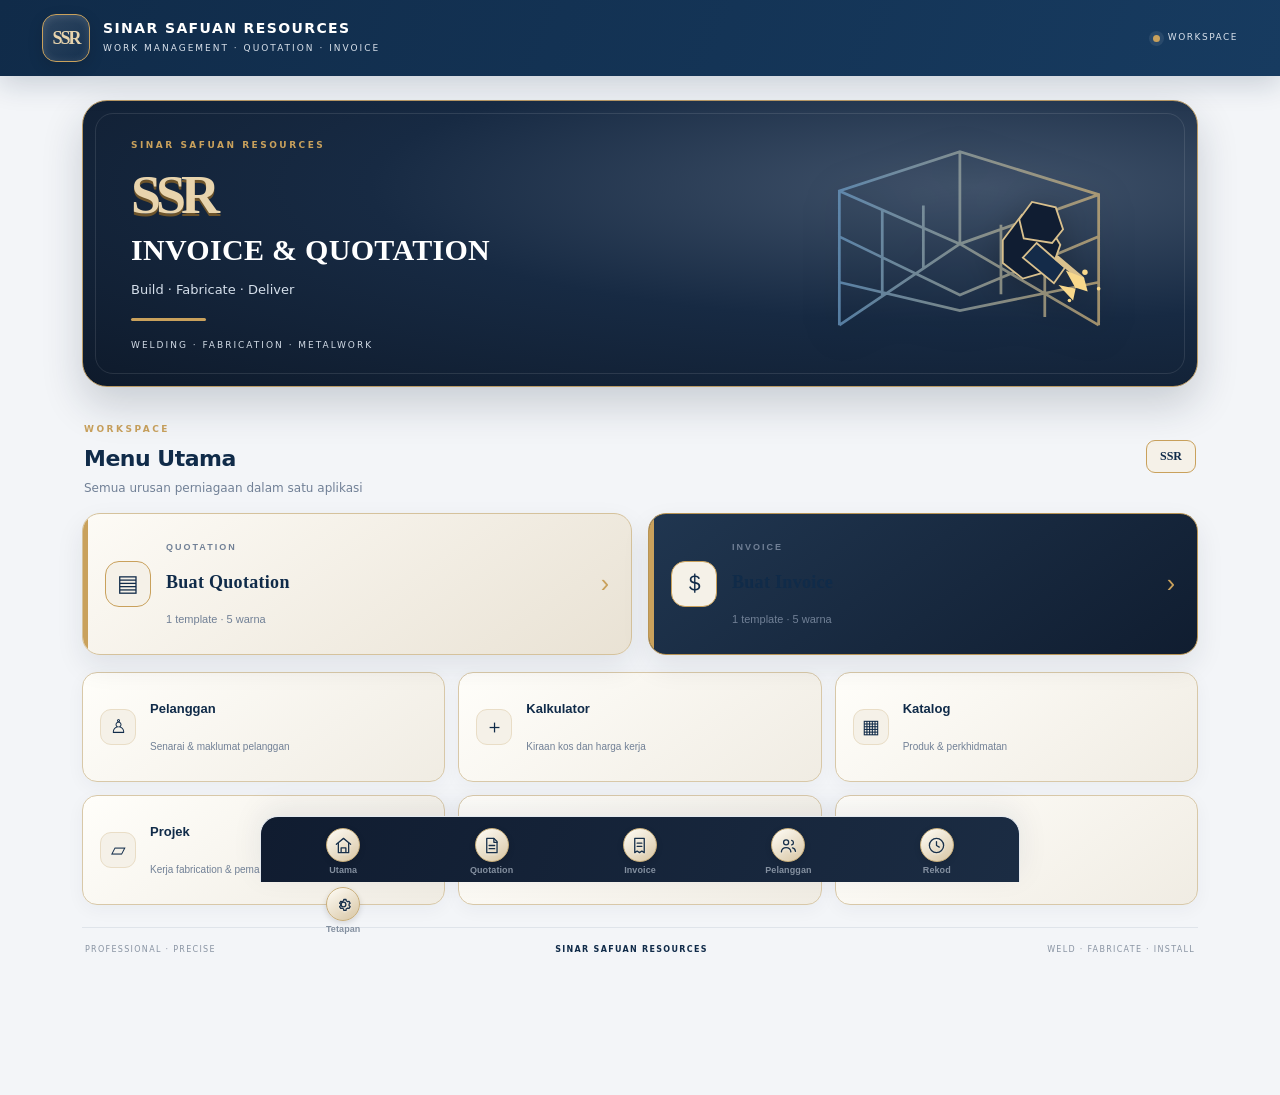
==== commit 98fbe6a8: "Consolidate SSR styling into one document system and one app UI" ====
--- a/index.html
+++ b/index.html
@@ -3,306 +3,8 @@
 <style>
 :root{--navy:#101d32;--navy2:#1b2d49;--gold:#c69a58;--gold2:#e4c58f;--paper:#f6f2e9;--ink:#1e2938;--muted:#738092;--line:#e3e6eb}*{box-sizing:border-box}body{margin:0;background:#eef1f5;color:var(--ink);font:14px/1.45 system-ui,-apple-system,Segoe UI,Roboto,sans-serif}header{background:linear-gradient(125deg,#101d32,#263c5a);color:white;padding:18px 16px 20px;position:sticky;top:0;z-index:5;box-shadow:0 5px 20px #17283b22}header .brand{display:flex;align-items:center;gap:11px}.mark{width:42px;height:42px;border:1px solid #d8b77b;border-radius:12px;display:grid;place-items:center;color:#e4c58f;font-weight:900;letter-spacing:-2px;font-size:17px;box-shadow:inset 0 0 12px #d8b77b33}h1{font-size:17px;margin:0;letter-spacing:.2px}header small{color:#c7d0dc}main{max-width:900px;margin:auto;padding:16px}.tabs{display:flex;gap:8px;margin-bottom:16px}.tab{flex:1;border:1px solid #d9dee6;background:#fff;border-radius:12px;padding:12px 8px;font-weight:700;color:#566276}.tab.active{background:var(--navy);color:white;border-color:var(--navy)}.panel{background:white;border:1px solid #e2e6ec;border-radius:18px;padding:16px;margin-bottom:14px;box-shadow:0 8px 25px #1d2d4210}.panel h2{font-size:15px;margin:0 0 13px;color:var(--navy)}.grid{display:grid;grid-template-columns:repeat(2,minmax(0,1fr));gap:10px}.field{display:flex;flex-direction:column;gap:5px}.field.full{grid-column:1/-1}label{font-size:12px;color:#667387;font-weight:650}input,select,textarea{width:100%;border:1px solid #dce1e8;border-radius:10px;padding:11px 12px;background:#fbfcfd;color:#1c2736;font:inherit;outline:none;min-width:0}input:focus,select:focus,textarea:focus{border-color:var(--gold);box-shadow:0 0 0 3px #c69a5820}textarea{min-height:68px;resize:vertical}.actions{display:flex;gap:9px;flex-wrap:wrap;margin-top:14px}.btn{border:0;border-radius:11px;padding:12px 15px;font-weight:750;font:inherit;cursor:pointer}.primary{background:linear-gradient(135deg,#c69a58,#e0bd82);color:#172337}.dark{background:var(--navy);color:white}.soft{background:#eef1f5;color:#344257}.danger{background:#fff0ee;color:#a43b30}.items{display:grid;gap:8px}.item{display:grid;grid-template-columns:1.5fr .55fr .8fr auto;gap:7px;align-items:end}.item .field label{font-size:11px}.item input{padding:10px 8px}.total{display:flex;justify-content:space-between;border-top:1px solid var(--line);padding-top:12px;margin-top:12px;font-size:16px;font-weight:800}.hint{color:var(--muted);font-size:12px}.hidden{display:none!important}.preview-wrap{background:#dfe4eb;border-radius:14px;padding:12px;overflow:auto;touch-action:pan-x pan-y}.preview-tools{display:flex;gap:8px;align-items:center;justify-content:space-between;margin-bottom:10px}.paper{background:white;width:794px;max-width:none;min-height:1123px;margin:0 auto;padding:52px 48px;color:#1d2938;box-shadow:0 6px 25px #17283b25;transform-origin:top center;font-family:Arial,sans-serif}.paper .top{display:flex;justify-content:space-between;gap:20px;border-bottom:4px solid var(--gold);padding-bottom:22px}.paper .company{font-size:22px;font-weight:900;color:var(--navy);letter-spacing:.4px}.paper .sub{font-size:10px;color:#697588;line-height:1.6}.paper .doc-title{text-align:right;font-size:28px;font-weight:900;color:var(--navy);letter-spacing:1px}.paper .doc-no{font-size:11px;color:#667085;margin-top:6px}.paper .meta{display:grid;grid-template-columns:1fr 1fr;gap:20px;margin:26px 0}.paper .meta b{display:block;font-size:10px;color:#8a6a3c;text-transform:uppercase;letter-spacing:1px;margin-bottom:6px}.paper .meta div{font-size:12px;line-height:1.7}.paper table{width:100%;border-collapse:collapse;font-size:11px;margin-top:18px}.paper th{background:var(--navy);color:white;text-align:left;padding:11px 8px}.paper td{padding:11px 8px;border-bottom:1px solid #e8ebef}.paper td:nth-child(n+2),.paper th:nth-child(n+2){text-align:right}.paper .sum{width:48%;margin:18px 0 0 auto;font-size:12px}.paper .sum div{display:flex;justify-content:space-between;padding:6px 0}.paper .sum .grand{border-top:2px solid var(--gold);font-weight:900;font-size:16px;color:var(--navy);margin-top:5px;padding-top:11px}.paper .notes{margin-top:35px;font-size:10px;line-height:1.7;color:#586579}.paper .foot{margin-top:44px;border-top:1px solid #dfe3e8;padding-top:13px;display:flex;justify-content:space-between;font-size:9px;color:#7b8492}.paper .signature{margin-top:38px;font-size:11px}.paper .signature span{display:block;border-top:1px solid #9da6b2;width:180px;margin-top:35px;padding-top:7px}.smallcaps{text-transform:uppercase;letter-spacing:1px}@media(max-width:560px){main{padding:11px}.grid{grid-template-columns:1fr}.field.full{grid-column:auto}.item{grid-template-columns:1fr  .65fr .9fr auto}.paper{padding:28px 22px;min-height:980px}.paper .company{font-size:16px}.paper .doc-title{font-size:22px}.paper .meta{gap:10px}.paper table{font-size:9px}.paper th,.paper td{padding:8px 4px}.panel{padding:13px}}@media print{body{background:white}.no-print,header,main>.tabs,main>.panel:not(.preview-panel),.preview-tools{display:none!important}main{padding:0;max-width:none}.preview-wrap{padding:0;background:white;overflow:visible}.paper{box-shadow:none;max-width:none;width:210mm;min-height:297mm;margin:0;transform:none!important}.preview-panel{border:0;padding:0;margin:0;box-shadow:none}}
 
-/* SSR 12 genuinely distinct A4 identities */
-.paper{position:relative;overflow:hidden}
-.paper:after{content:"SINAR SAFUAN RESOURCES";position:absolute;bottom:14px;left:0;right:0;text-align:center;font-size:8px;letter-spacing:2px;opacity:.24}
-.paper .top,.paper .meta,.paper table,.paper .sum,.paper .notes,.paper .signature{position:relative;z-index:1}
-
-
-/* Reference-led SSR A4 quotation system */
-.paper{background:#fffdf8;color:#17243a;padding:0 36px 30px;min-height:1123px;font-family:Georgia,'Times New Roman',serif;border:0;overflow:hidden}
-.paper:after{display:none}
-.paper .top{display:flex;align-items:center;justify-content:space-between;gap:18px;margin:0 -36px 0;padding:24px 36px 20px;background:var(--head,#071d38);color:#fff;border:0;border-bottom:5px solid var(--accent,#c69a45);min-height:142px}
-.paper .brand-block{display:flex;align-items:center;gap:14px;min-width:0}
-.paper .ssr-mark{width:94px;height:58px;display:grid;place-items:center;border:3px solid var(--accent,#c69a45);border-radius:50%;font:italic 900 31px Arial,sans-serif;color:var(--accent,#c69a45);letter-spacing:-3px;flex:none;box-shadow:inset 0 0 0 2px #ffffff25}
-.paper .company{font: bold 23px Georgia,serif;letter-spacing:1.5px;color:#fff;line-height:1.05}
-.paper .sub{color:#e8edf5;font:10px/1.6 Arial,sans-serif;margin-top:8px;max-width:340px}
-.paper .tagline{font:italic 10px Arial,sans-serif;color:var(--accent,#c69a45);letter-spacing:1.8px;margin-top:6px}
-.paper .doc-title{text-align:right;color:var(--accent,#e7c77f);font:bold 29px Georgia,serif;letter-spacing:2px}
-.paper .doc-no{color:#fff;font:11px/1.8 Arial,sans-serif;margin-top:8px;text-align:right}
-.paper .contact-strip{display:flex;justify-content:space-between;gap:20px;padding:13px 2px 16px;border-bottom:1px solid var(--accent,#c69a45);font:10px/1.6 Arial,sans-serif;color:#27344a}
-.paper .contact-strip .slogan{font:bold italic 15px Georgia,serif;color:var(--head,#071d38);max-width:210px;text-align:right;align-self:center}
-.paper .ribbon{margin:16px auto 20px;width:max-content;max-width:90%;padding:8px 38px;background:var(--head,#071d38);color:var(--accent,#e7c77f);border:2px solid var(--accent,#c69a45);border-radius:5px 22px 5px 22px;font:bold 25px Georgia,serif;letter-spacing:2px;text-align:center}
-.paper .meta{display:grid;grid-template-columns:1.25fr .9fr;gap:18px;margin:0 0 18px;padding:0;border:0}
-.paper .meta>div{font:12px/1.75 Georgia,serif;padding:12px 14px;border:1px solid #d9c79f;border-radius:10px;background:#fffefa;min-width:0}
-.paper .meta b{display:block;margin:-12px -14px 9px;padding:8px 12px;background:var(--head,#071d38);color:white;border-radius:9px 9px 0 0;font:bold 13px Georgia,serif;letter-spacing:.3px;text-transform:none}
-.paper .meta .doc-meta b{background:var(--head,#071d38)}
-.paper table{margin:0;width:100%;border-collapse:collapse;font:11px Georgia,serif;border:1px solid #9da6b2}
-.paper th{background:var(--head,#071d38);color:#fff;padding:10px 7px;text-align:center;font:bold 12px Georgia,serif;border-right:1px solid var(--accent,#c69a45)}
-.paper td{padding:10px 7px;border:1px solid #c9cbd0;color:#17243a}
-.paper td:first-child{text-align:center;width:7%}
-.paper td:nth-child(2){text-align:left;width:42%}
-.paper td:nth-child(n+3){text-align:right}
-.paper tbody tr:nth-child(even){background:#f5f0e6}
-.paper .sum{width:43%;margin:14px 0 0 auto;padding:0;border:1px solid var(--accent,#c69a45);border-radius:8px;overflow:hidden;font:12px Georgia,serif}
-.paper .sum div{padding:6px 12px;display:flex;justify-content:space-between;background:var(--head,#071d38);color:#fff;border-bottom:1px solid #ffffff30}
-.paper .sum .grand{margin:0;padding:10px 12px;background:linear-gradient(100deg,var(--accent,#c69a45),#f5dfa5);color:#17243a!important;border:0;font:bold 17px Georgia,serif}
-.paper .notes{margin-top:22px;padding-top:10px;border-top:2px solid var(--accent,#c69a45);font:11px/1.65 Georgia,serif;color:#263246}
-.paper .notes b{display:block;background:var(--head,#071d38);color:#fff;padding:7px 12px;border-radius:8px 24px 0 0;width:max-content;max-width:100%;margin-bottom:8px;font: bold 13px Georgia,serif}
-.paper .sign-row{display:grid;grid-template-columns:1fr 1fr;gap:80px;margin-top:28px;font:bold 12px Georgia,serif}
-.paper .sign-row>div{padding-top:5px}
-.paper .sign-line{border-top:1px solid #6f7783;margin-top:38px;padding-top:7px;font:10px Arial,sans-serif}
-.paper .signature{display:none}
-.paper .foot{margin:28px -36px -30px;padding:22px 36px 18px;background:var(--head,#071d38);color:#fff;border-top:6px solid var(--accent,#c69a45);font:italic 11px Georgia,serif;text-align:center;display:block}
-.paper .foot span{display:block}
-@media(max-width:560px){.paper{padding:0 22px 24px}.paper .top{margin:0 -22px;padding:20px 22px;gap:10px;min-height:125px}.paper .ssr-mark{width:66px;height:44px;font-size:23px}.paper .company{font-size:17px}.paper .doc-title{font-size:21px}.paper .doc-no{font-size:9px}.paper .contact-strip{font-size:9px}.paper .contact-strip .slogan{font-size:12px}.paper .ribbon{font-size:20px;padding:7px 20px}.paper .meta{grid-template-columns:1fr 1fr;gap:8px}.paper .meta>div{font-size:10px;padding:9px}.paper .meta b{margin:-9px -9px 7px;padding:7px;font-size:11px}.paper table{font-size:9px}.paper th{font-size:10px;padding:7px 3px}.paper td{padding:7px 3px}.paper .sum{width:58%;font-size:10px}.paper .sum .grand{font-size:14px}.paper .notes{font-size:9px}.paper .sign-row{gap:25px;font-size:10px}.paper .foot{margin:22px -22px -24px;padding:18px 22px}}
-
-
-/* 12 distinct professional quotation and invoice compositions */
-@media(max-width:560px){
-}
-
-/* Preview A4: full-page fit and fullscreen inspection */
-.preview-wrap{height:min(68vh,760px);min-height:340px;overflow:auto;overscroll-behavior:contain;display:block}
-.preview-panel.is-fullscreen{position:fixed;inset:0;z-index:1000;margin:0;border-radius:0;padding:12px;display:flex;flex-direction:column;overflow:hidden;background:#f7f8fa}
-.preview-panel.is-fullscreen .preview-tools{flex:none;gap:6px;flex-wrap:wrap}
-.preview-panel.is-fullscreen .preview-wrap{height:auto;min-height:0;max-height:none;flex:1;width:100%;border-radius:10px}
-.preview-panel.is-fullscreen .actions{flex:none}
-@media(max-width:560px){.preview-wrap{height:62vh;min-height:300px;padding:8px}.preview-panel.is-fullscreen{padding:8px}.preview-panel.is-fullscreen .preview-tools{font-size:11px}.preview-panel.is-fullscreen .preview-tools .btn{padding:9px 10px;font-size:12px}}
-
-/* SSR premium reference composition — three visual families, twelve refined variants */
-.paper{--ink:#14233d;--muted:#66748a;--accent:#c49a55;--head:#0b2142;--pale:#f1f4f8;background:#fff;color:var(--ink);width:794px;min-height:1123px;padding:0 34px 24px;border:0;border-radius:0;box-shadow:0 10px 32px #0b1d351c;font-family:Arial,Helvetica,sans-serif;overflow:hidden;position:relative}
-.paper:after{display:none}
-.paper .doc-head{margin:0 -34px;padding:28px 34px 20px;min-height:190px;background:var(--head);color:#fff;display:grid;grid-template-columns:1.5fr 1fr .55fr;gap:18px;align-items:center;position:relative;overflow:hidden;border-bottom:5px solid var(--accent)}
-.paper .doc-head:after{content:"";position:absolute;right:-50px;top:-90px;width:300px;height:300px;border:1px solid color-mix(in srgb,var(--accent) 55%,transparent);transform:rotate(35deg);box-shadow:0 0 0 18px #ffffff08,0 0 0 38px #ffffff06}
-.paper .head-brand{display:flex;align-items:center;gap:13px;min-width:0;position:relative;z-index:1}
-.paper .doc-logo,.paper .doc-logo-fallback{width:68px;height:68px;object-fit:contain;flex:none;border:2px solid var(--accent);padding:5px;border-radius:12px;background:#ffffff0d}
-.paper .doc-logo-fallback{display:grid;place-items:center;color:var(--accent);font:bold italic 25px Georgia,serif;letter-spacing:-2px}
-.paper .brand-copy{min-width:0}.paper .company-name{font:bold 21px/1.12 Georgia,serif;letter-spacing:.7px;color:#fff}
-.paper .company-reg{font:9px Arial,sans-serif;letter-spacing:1.1px;color:#d8e0eb;margin-top:7px}
-.paper .brand-motto{font:bold 8px Arial,sans-serif;letter-spacing:1.6px;color:var(--accent);margin-top:8px}
-.paper .head-contact{font:9px/1.8 Arial,sans-serif;color:#f2f4f7;position:relative;z-index:1;overflow-wrap:anywhere}
-.paper .head-promise{font:9px/1.8 Arial,sans-serif;letter-spacing:2px;color:var(--accent);text-align:right;position:relative;z-index:1}
-.paper .head-promise b{font:bold 15px Georgia,serif;letter-spacing:2px;color:#fff}
-.paper .doc-intro{display:grid;grid-template-columns:1fr 1fr;gap:18px;align-items:end;padding:25px 0 18px;border-bottom:1px solid #d9dee6}
-.paper .intro-title h1{font:bold 32px/1 Georgia,serif;letter-spacing:2px;color:var(--head);margin:0}
-.paper .intro-sub{font:8px Arial,sans-serif;letter-spacing:1.3px;color:var(--muted);margin-top:9px}
-.paper .doc-meta{display:grid;grid-template-columns:1fr 1fr;gap:9px 14px}
-.paper .doc-meta div{display:flex;gap:7px;justify-content:space-between;border-bottom:1px solid #e4e7ec;padding-bottom:4px;font:9px Arial,sans-serif}
-.paper .doc-meta span{font-size:8px;letter-spacing:.7px;color:var(--muted)}
-.paper .doc-meta b{font-size:9px;color:var(--ink);text-align:right}
-.paper .bill-project{display:grid;grid-template-columns:1.1fr .9fr;gap:13px;margin:17px 0}
-.paper .bill-card,.paper .project-card{background:var(--pale);padding:13px 15px;min-height:114px;border:1px solid #e4e8ed;border-radius:5px;font:10px/1.65 Arial,sans-serif;color:#354257}
-.paper .section-kicker{font:bold 9px Arial,sans-serif;letter-spacing:1.6px;color:var(--accent);margin-bottom:8px}
-.paper .customer-name,.paper .project-card>b{display:block;color:var(--head);font:bold 12px Arial,sans-serif;margin-bottom:3px}
-.paper .customer-phone{margin-top:4px}
-.paper .items-table{width:100%;border-collapse:collapse;margin:0;font:9px Arial,sans-serif;border:1px solid #d8dee7}
-.paper .items-table th{background:var(--head);color:#fff;padding:11px 7px;text-align:center;font:bold 8px Arial,sans-serif;letter-spacing:.35px;border-right:1px solid #ffffff25}
-.paper .items-table th:nth-child(2){text-align:left}
-.paper .items-table td{padding:10px 7px;border-bottom:1px solid #e3e7ed;color:#26354a}
-.paper .items-table tbody tr:nth-child(even){background:var(--pale)}
-.paper .items-table .num,.paper .items-table .qty,.paper .items-table .unit{text-align:center}
-.paper .items-table .desc{text-align:left}
-.paper .items-table .price,.paper .items-table .amount{text-align:right;white-space:nowrap}
-.paper .lower-grid{display:grid;grid-template-columns:1.1fr .9fr;gap:25px;margin-top:20px;align-items:start}
-.paper .terms-block{font:9px/1.7 Arial,sans-serif;color:#475469}
-.paper .payment-info{margin-top:17px;padding-top:10px;border-top:1px solid #dce1e8;display:grid;gap:4px;font:8px/1.6 Arial,sans-serif;overflow-wrap:anywhere}
-.paper .payment-info b{font-size:8px;letter-spacing:1.2px;color:var(--head)}
-.paper .totals-block{border:1px solid #e1e5eb;padding:10px 12px;background:#fff}
-.paper .total-line{display:flex;justify-content:space-between;gap:8px;padding:6px 0;border-bottom:1px solid #edf0f3;font:9px Arial,sans-serif;color:#48566a}
-.paper .total-line b{color:var(--ink);white-space:nowrap}
-.paper .grand-line{margin:8px -12px 6px;padding:12px;background:var(--accent);color:var(--head);display:flex;justify-content:space-between;align-items:center;gap:8px;font:bold 10px Arial,sans-serif;letter-spacing:.5px}
-.paper .grand-line b{font:bold 15px Georgia,serif;white-space:nowrap}
-.paper .signature-footer{display:flex;justify-content:space-between;align-items:end;gap:25px;margin-top:26px;padding:13px 0 15px;border-top:1px solid #dfe4eb}
-.paper .thankyou{font:italic 18px Georgia,serif;color:var(--head);max-width:55%}
-.paper .prepared{width:190px;text-align:center;font:8px Arial,sans-serif;color:#526075}
-.paper .prepared>span{display:block;text-align:left;font-size:8px;letter-spacing:1px;color:var(--muted)}
-.paper .signature-image{display:block;max-width:105px;max-height:38px;object-fit:contain;margin:3px auto -3px}
-.paper .signature-rule{border-top:1px solid #7c8797;margin-top:30px}
-.paper .prepared>b{display:block;color:var(--head);margin-top:6px;font-size:9px}
-.paper .prepared small{display:block;margin-top:3px}
-.paper .doc-footer{margin:0 -34px -24px;padding:15px 34px;background:var(--head);border-top:4px solid var(--accent);display:flex;justify-content:space-between;gap:10px;color:#f3f4f6;font:8px Arial,sans-serif;letter-spacing:.4px}
-.paper .doc-footer b{color:var(--accent);letter-spacing:1.2px}
-@media(max-width:560px){.paper{width:794px;transform-origin:top left}.paper .doc-head{grid-template-columns:1.5fr 1fr .55fr;gap:12px;padding-left:25px;padding-right:25px}.paper .company-name{font-size:19px}.paper .doc-meta{gap:7px}.paper .doc-intro{grid-template-columns:1fr 1fr}.paper .bill-project{grid-template-columns:1.1fr .9fr}.paper .lower-grid{grid-template-columns:1.1fr .9fr}}
-
-
-/* SSR welding & fabrication luxury collection — 12 real selectable A4 templates */
-.paper{--head:#081b34;--accent:#d4ad68;--pale:#edf2f8}
-.paper .doc-head{background-color:var(--head);background-image:linear-gradient(128deg,transparent 0 63%,#ffffff0b 63% 65%,transparent 65%),radial-gradient(circle at 91% 76%,#f6c66a40 0 2px,transparent 3px),radial-gradient(circle at 88% 72%,#f6c66a35 0 1px,transparent 2px);border-bottom:5px solid var(--accent)}
-.paper .doc-head:after{content:"";position:absolute;right:-30px;top:-80px;width:250px;height:250px;border:2px solid color-mix(in srgb,var(--accent) 70%,transparent);border-radius:50%;box-shadow:0 0 0 14px #ffffff08,0 0 0 30px #ffffff05}
-.paper .head-promise{font-size:8px;line-height:1.8}
-.paper .head-promise:after{content:"✦  ARC  •  STEEL  •  STRUCTURE";display:block;margin-top:12px;font-size:7px;letter-spacing:1px;color:var(--accent)}
-.paper .intro-title h1{letter-spacing:2.8px}
-.paper .section-kicker{letter-spacing:1.7px}
-.paper .bill-card,.paper .project-card{border-radius:2px 12px 2px 12px;border-color:color-mix(in srgb,var(--accent) 48%,#dfe4eb)}
-.paper .items-table th{letter-spacing:.6px}
-.paper .grand-line{background:linear-gradient(100deg,var(--accent),color-mix(in srgb,var(--accent) 55%,white))}
-.paper .doc-footer{background:linear-gradient(110deg,var(--head),color-mix(in srgb,var(--head) 80%,#52657c));}
-@media(max-width:560px){.paper .head-promise:after{font-size:6px;letter-spacing:.4px}.paper .doc-head:after{right:-105px}}
-
-
-/* Invoice-specific 12 layouts: independent from quotation template styles */
-.paper.invoice-template-1{--head:#102747;--accent:#c69a45}.paper.invoice-template-1 .doc-head{border-bottom:6px solid #c69a45;padding-bottom:20px}.paper.invoice-template-1 .doc-intro{display:grid;grid-template-columns:1fr 1fr;align-items:center;background:#f4f0e7;padding:18px;margin-top:16px}.paper.invoice-template-1 .intro-title h1{color:#102747}
-.paper.invoice-template-2{--head:#174c3d;--accent:#9ebd9f}.paper.invoice-template-2 .doc-head{background:#eaf3ed;padding:22px;border-left:12px solid #26705b}.paper.invoice-template-2 .doc-intro{border-bottom:3px solid #26705b;padding:16px 0}.paper.invoice-template-2 .items-table th{background:#26705b}
-.paper.invoice-template-3{--head:#163b68;--accent:#75b7e8}.paper.invoice-template-3 .doc-head{display:grid;grid-template-columns:1fr 1fr;background:#163b68;padding:22px}.paper.invoice-template-3 .head-promise{display:none}.paper.invoice-template-3 .doc-intro{border-left:7px solid #2865a8;padding:14px 18px}.paper.invoice-template-3 .items-table th{background:#2865a8}
-.paper.invoice-template-4{--head:#64263a;--accent:#d6a4a9}.paper.invoice-template-4 .doc-head{border-top:5px double #8c3448;border-bottom:5px double #8c3448;padding:18px 0}.paper.invoice-template-4 .doc-intro h1{font-family:Georgia,serif;letter-spacing:4px}.paper.invoice-template-4 .items-table th{background:#76283d}
-.paper.invoice-template-5{--head:#42285f;--accent:#c5a4e8}.paper.invoice-template-5 .doc-head{background:#f0eafa;border-radius:0 30px 0 30px;padding:24px}.paper.invoice-template-5 .doc-intro{display:flex;justify-content:space-between;align-items:center;margin:20px 0}.paper.invoice-template-5 .items-table th{background:#7652a4}
-.paper.invoice-template-6{--head:#075b63;--accent:#65c4c4}.paper.invoice-template-6 .doc-head{border-left:14px solid #16818a;padding:8px 18px}.paper.invoice-template-6 .bill-project{grid-template-columns:1fr;margin:18px 0}.paper.invoice-template-6 .items-table th{background:#075b63}
-.paper.invoice-template-7{--head:#303944;--accent:#aeb8c4}.paper.invoice-template-7 .doc-head{border-bottom:1px solid #59616d;padding-bottom:14px}.paper.invoice-template-7 .doc-intro{display:flex;justify-content:space-between;align-items:center;border-bottom:1px solid #aeb8c4;padding:14px 0}.paper.invoice-template-7 .items-table th{background:#59616d}
-.paper.invoice-template-8{--head:#813e27;--accent:#d89b70}.paper.invoice-template-8 .doc-head{background:#f8e9e0;padding:22px;border-bottom:8px solid #b65e37}.paper.invoice-template-8 .intro-title h1{display:inline-block;background:#b65e37;color:white;padding:10px 18px}.paper.invoice-template-8 .items-table th{background:#813e27}
-.paper.invoice-template-9{--head:#344d67;--accent:#9db4c9}.paper.invoice-template-9 .doc-head{border-top:14px solid #344d67;padding-top:16px}.paper.invoice-template-9 .bill-project>div{background:#eef3f7;padding:16px;border:1px solid #9db4c9}.paper.invoice-template-9 .items-table th{background:#526b83}
-.paper.invoice-template-10{--head:#101722;--accent:#d6ad58}.paper.invoice-template-10 .doc-head{background:#101722;padding:24px;border-bottom:6px solid #d6ad58}.paper.invoice-template-10 .doc-intro{background:#f5efdf;padding:18px;margin-top:14px}.paper.invoice-template-10 .items-table th{background:#101722;border-bottom:3px solid #d6ad58}
-.paper.invoice-template-11{--head:#294b32;--accent:#9cbd83}.paper.invoice-template-11 .doc-head{display:flex;flex-direction:row-reverse;background:#edf4e9;padding:20px;border-bottom:7px solid #4d7a48}.paper.invoice-template-11 .head-promise{display:none}.paper.invoice-template-11 .doc-intro{display:flex;justify-content:space-between;align-items:center}.paper.invoice-template-11 .items-table th{background:#315832}
-.paper.invoice-template-12{--head:#842b32;--accent:#e4a6a2}.paper.invoice-template-12 .doc-head{background:#842b32;padding:22px;border-bottom:8px solid #e4a6a2}.paper.invoice-template-12 .doc-intro{border:1px solid #e4a6a2;padding:16px;margin-top:14px}.paper.invoice-template-12 .items-table th{background:#842b32}
-.paper.invoice-template-1 .intro-title h1,.paper.invoice-template-2 .intro-title h1,.paper.invoice-template-3 .intro-title h1,.paper.invoice-template-4 .intro-title h1,.paper.invoice-template-5 .intro-title h1,.paper.invoice-template-6 .intro-title h1,.paper.invoice-template-7 .intro-title h1,.paper.invoice-template-9 .intro-title h1,.paper.invoice-template-10 .intro-title h1,.paper.invoice-template-11 .intro-title h1,.paper.invoice-template-12 .intro-title h1{color:var(--head)}
-
-/* SSR Luxury Industrial app shell */
-:root{--navy:#101d32;--navy2:#172a45;--gold:#c69a58;--gold-hi:#ead3a5;--ivory:#f5f1e8;--ink:#182437;--muted:#8792a1}
-body{background:#f3f1ec;color:var(--ink);padding-bottom:86px}
-header{background:linear-gradient(112deg,#0b1729 0%,#142b49 62%,#203955 100%);padding:15px 18px 16px;border-bottom:1px solid #c69a5866;box-shadow:0 8px 28px #0b17292b}
-header .brand{gap:13px}.mark{width:48px;height:48px;border:1px solid #d5b475;border-radius:15px;color:#f0d9a9;font-family:Georgia,serif;font-style:italic;font-size:18px;letter-spacing:-2px;background:linear-gradient(145deg,#263d5a,#0b1729);box-shadow:inset 0 0 16px #e2c68b20,0 4px 12px #0003}
-header h1{font-family:Georgia,serif;letter-spacing:1.1px;font-size:16px}header small{font-size:9px;letter-spacing:1.5px;color:#d9c69f}
-main{max-width:900px;padding:18px 16px 105px}
-.tabs{display:none}
-.panel{border:1px solid #e7e0d3;border-radius:17px;background:#fffefa;box-shadow:0 8px 24px #1a2a3d0b;padding:17px;margin-bottom:13px}
-.panel h2{font-size:14px;letter-spacing:.2px;color:#172b45}
-.btn{border-radius:12px;font-weight:700;letter-spacing:.1px}.primary{background:linear-gradient(135deg,#b98945,#e5c88f);color:#172337;box-shadow:0 5px 12px #a57a3b25}.dark{background:#142943;color:#f8f3e8}
-input,select,textarea{border-radius:11px;background:#fffefa;border-color:#e3dfd6}
-.dashboard-screen{display:block;animation:dashIn .35s ease both}
-@keyframes dashIn{from{opacity:0;transform:translateY(7px)}to{opacity:1;transform:translateY(0)}}
-.dash-hero{position:relative;min-height:205px;overflow:hidden;border-radius:22px;padding:23px 22px;background:radial-gradient(ellipse at 88% 20%,#49617a 0%,transparent 36%),linear-gradient(120deg,#09172a,#142b47 64%,#1d3651);color:#fff;box-shadow:0 14px 30px #1429432b;border:1px solid #c69a5877}
-.hero-copy{position:relative;z-index:2}.eyebrow{font-size:9px;letter-spacing:2px;font-weight:800;color:#d9bd85}.hero-mark{font:italic 900 31px Georgia,serif;color:#e3c58b;letter-spacing:-2px;margin:11px 0 3px;text-shadow:0 2px 12px #e1bd6b45}.hero-copy h2{font:700 19px/1.05 Georgia,serif;letter-spacing:1.4px;margin:0;color:#fff}.hero-copy p{font:italic 12px Georgia,serif;color:#e5d4b4;margin:8px 0}.hero-rule{display:block;width:58px;height:2px;background:linear-gradient(90deg,#c69a58,#f0dfb7);margin:11px 0 7px}.hero-copy small{font-size:9px;letter-spacing:1.7px;color:#d5dce5}
-.hero-art{position:absolute;right:0;top:0;width:48%;height:100%;opacity:.8;background:linear-gradient(135deg,transparent 30%,#c69a5810 30.5%,transparent 31%),linear-gradient(155deg,transparent 54%,#d6b77a22 54.5%,transparent 55%)}
-.arc{position:absolute;border:1px solid #d8b87566;transform:skewY(-25deg) rotate(-18deg);border-radius:7px}.arc-one{width:180px;height:105px;right:3px;top:40px}.arc-two{width:135px;height:75px;right:25px;top:68px;border-color:#e6d2a044}.steel-line{position:absolute;width:210px;height:2px;background:linear-gradient(90deg,transparent,#d7b675,transparent);right:-15px;top:120px;transform:rotate(-30deg);box-shadow:0 0 15px #d7b67577}.spark{position:absolute;width:6px;height:6px;background:#fff0c5;border-radius:50%;right:72px;top:92px;box-shadow:0 0 8px 4px #e3bb6c,0 0 28px 10px #c69a5855}
-.dash-heading{display:flex;align-items:center;justify-content:space-between;margin:24px 2px 13px}.dash-heading h2{font:700 20px Georgia,serif;margin:4px 0;color:#172b45}.dash-heading p{margin:0;color:#788393;font-size:11px}.live-mark{width:40px;height:40px;border-radius:50%;display:grid;place-items:center;border:1px solid #c69a58;color:#9c733b;font:italic 900 13px Georgia,serif;background:#fffaf0}
-.primary-actions{display:grid;grid-template-columns:1fr 1fr;gap:12px}
-.action-card{position:relative;text-align:left;border-radius:18px;min-height:158px;padding:17px 15px;border:1px solid #c69a5870;overflow:hidden;display:flex;flex-direction:column;align-items:flex-start;justify-content:flex-start;box-shadow:0 8px 20px #10243b17;cursor:pointer}
-.quote-card{background:linear-gradient(145deg,#142c49,#0b192b);color:#fff}.invoice-card{background:linear-gradient(145deg,#fdfbf6,#eee6d7);color:#18283d;border-color:#c8a56e}
-.action-icon{width:37px;height:37px;border:1px solid #d6b675;border-radius:12px;display:grid;place-items:center;color:#e5c98e;font:italic 900 19px Georgia,serif;margin-bottom:13px}.invoice-card .action-icon{color:#9b7137;border-color:#b78b4c}
-.action-label{font-size:9px;letter-spacing:1.8px;font-weight:800;color:#d7bb83}.invoice-card .action-label{color:#99703a}.action-card strong{font:700 15px Georgia,serif;margin-top:4px}.action-card small{font-size:10px;margin-top:5px;opacity:.72}.action-arrow{position:absolute;right:14px;bottom:13px;color:#e2c17f;font-size:19px}.invoice-card .action-arrow{color:#9b7137}
-.quick-grid{display:grid;grid-template-columns:1fr 1fr;gap:10px;margin-top:16px}.quick-card{min-height:90px;text-align:left;padding:13px;border-radius:15px;border:1px solid #e5dfd2;background:#fffefa;box-shadow:0 5px 15px #1a2a3d08;display:grid;grid-template-columns:29px 1fr;column-gap:9px;align-content:center;cursor:pointer;color:#1c2e46}.quick-icon{grid-row:span 2;width:28px;height:28px;border-radius:9px;background:#f4ecdd;color:#98713c;display:grid;place-items:center;font:700 9px Georgia,serif}.quick-card b{font-size:12px}.quick-card small{font-size:9px;color:#89919c;margin-top:3px}
-.dash-footer{display:flex;justify-content:space-between;gap:8px;flex-wrap:wrap;margin:19px 3px 0;padding-top:13px;border-top:1px solid #d9c7a4;color:#8b7859;font-size:8px;letter-spacing:1px}.dash-footer b{color:#34465b}
-.bottom-nav{position:fixed;z-index:20;bottom:0;left:0;right:0;display:grid;grid-template-columns:repeat(4,1fr);padding:9px 8px max(9px,env(safe-area-inset-bottom));background:#101d32f5;border-top:1px solid #c69a5877;box-shadow:0 -8px 25px #10243b20;backdrop-filter:blur(16px)}
-.nav-item{border:0;background:transparent;color:#b9c2ce;display:flex;flex-direction:column;align-items:center;gap:3px;padding:3px 2px;cursor:pointer}.nav-item span{font-size:20px;line-height:22px}.nav-item small{font-size:9px;letter-spacing:.3px}.nav-item.active{color:#e6c88c}.nav-item.active span{filter:drop-shadow(0 0 5px #c69a5877)}
-@media(max-width:560px){main{padding:13px 12px 105px}.dash-hero{min-height:190px;padding:19px 17px}.hero-copy h2{font-size:17px}.hero-mark{font-size:28px}.hero-art{width:43%}.arc-one{width:135px;height:90px;right:-5px}.arc-two{width:110px;height:65px;right:8px}.primary-actions{gap:9px}.action-card{min-height:148px;padding:14px 12px}.action-card strong{font-size:13px}.quick-grid{gap:8px}.quick-card{padding:11px;min-height:85px}.dash-footer{font-size:7px}}
-@media(min-width:700px){.dash-hero{min-height:235px;padding:30px}.hero-copy h2{font-size:24px}.hero-mark{font-size:38px}.hero-art{width:55%}.primary-actions{gap:16px}.action-card{min-height:175px;padding:22px}.quick-grid{gap:14px}}
-
-/* SSR usability rebuild */
-body{background:#f3f1ec;color:#18263a}header{background:#111f35;border-bottom:2px solid #c6a36c;box-shadow:0 8px 24px #101d3218}
-.mark{width:46px;height:46px;border-radius:14px;background:linear-gradient(145deg,#fff8e8,#d7b778);color:#14233a;border:1px solid #f0d9a7;box-shadow:0 5px 14px #0002;font-size:0;position:relative}
-.mark:before{content:"";position:absolute;width:20px;height:20px;border:3px solid #14233a;border-radius:5px;transform:rotate(45deg)}
-.mark:after{content:"SSR";position:absolute;font-size:10px;letter-spacing:1px;font-weight:900;background:#f5e8ca;padding:1px 3px}
-.panel{border:1px solid #e7e1d6;box-shadow:0 8px 24px #18263a0b;border-radius:16px}
-#form>.panel{margin-bottom:14px}
-#form .panel h2,#settings h2,#payments h2{font-size:14px;letter-spacing:.02em;color:#172942}
-.field label{font-size:12px;color:#667080}
-input,select,textarea{border-radius:9px;background:#fff;border-color:#d9dce1;min-height:44px}
-.btn{border-radius:9px;font-weight:700}
-.bottom-nav{grid-template-columns:repeat(6,1fr);padding:8px 5px calc(8px + env(safe-area-inset-bottom));}
-.bottom-nav .nav-item{font-size:11px}
-.bottom-nav .nav-item span{font-size:0;width:22px;height:22px;display:block;position:relative;margin:0 auto 4px}
-.bottom-nav .nav-item span:before{font-size:19px;line-height:22px;display:block;color:currentColor}
-.bottom-nav .nav-item:nth-child(1) span:before{content:"⌂"}
-.bottom-nav .nav-item:nth-child(2) span:before{content:"▤"}
-.bottom-nav .nav-item:nth-child(3) span:before{content:"▣"}
-.bottom-nav .nav-item:nth-child(4) span:before{content:"◷"}
-.bottom-nav .nav-item:nth-child(5) span:before{content:"⚙"}
-#settings,#payments{padding-bottom:90px}
-#settings .panel,#payments .panel{margin:12px 0}
-#settings .panel h2,#payments .panel h2{padding-bottom:10px;border-bottom:1px solid #eee8dd}
-#preview.preview-fullscreen{position:fixed;inset:0;z-index:10000;background:#e9e6df;overflow:auto;width:100vw;height:100dvh;padding:10px 10px calc(12px + env(safe-area-inset-bottom));border:0;border-radius:0;box-shadow:none}
-#preview.preview-fullscreen .preview-panel{min-height:100%;display:flex;flex-direction:column;background:transparent;padding:0}
-#preview.preview-fullscreen .preview-tools{display:flex!important;align-items:center;justify-content:space-between;gap:6px;flex-wrap:wrap;background:#fff;border:1px solid #e1d9cc;border-radius:12px;padding:8px;position:sticky;top:0;z-index:2}
-#preview.preview-fullscreen .preview-tools .hint{display:none}
-#preview.preview-fullscreen .preview-tools>div{display:flex;gap:5px;flex-wrap:wrap}
-#preview.preview-fullscreen .preview-tools .btn{padding:9px 11px}
-#preview.preview-fullscreen .preview-wrap{flex:1;min-height:0;height:calc(100dvh - 125px);overflow:auto;display:flex;align-items:flex-start;justify-content:center;padding:8px 0;background:transparent;touch-action:none;overscroll-behavior:contain}
-#preview.preview-fullscreen .paper{flex:0 0 auto;transform-origin:top center;box-shadow:0 8px 28px #17263a22}
-#preview.preview-fullscreen .actions{position:sticky;bottom:0;background:#f7f5f0;padding:8px 0;z-index:2}
-#preview.preview-fullscreen .actions .btn{flex:1}
-#preview:not(.preview-fullscreen) .preview-tools{display:none}
-#preview:not(.preview-fullscreen) .preview-wrap{display:flex;justify-content:center;overflow:hidden;min-height:65vh}
-#preview:not(.preview-fullscreen) .paper{transform-origin:top center}
-@media(max-width:600px){main{padding:12px 12px 90px}.dashboard-screen{padding-bottom:10px}.bottom-nav{left:0;right:0}.grid{gap:9px}#preview.preview-fullscreen{padding:8px 7px calc(8px + env(safe-area-inset-bottom))}}
-
-
-/* Twelve visibly different industrial document compositions */
-:is(
-:is(
-:is(
-:is(
-:is(
-:is(
-:is(
-:is(
-:is(
-:is(
-:is(
-:is(
-:is(
-:is(
-:is(
-:is(
-:is(
-:is(
-:is(
-:is(
-:is(
-:is(
-:is(
-:is(
-:is(
-:is(
-:is(
-:is(
-:is(
-:is(
-:is(
-:is(
-:is(
-:is(
-:is(
-:is(
-:is(
-:is(
-:is(
-:is(
-:is(
-:is(
-:is(
-:is(
-:is(
-:is(
-:is(
-:is(
-:is(
-:is(
-:is(
-:is(
-:is(
-:is(
-:is(
-:is(
-:is(
-:is(
-:is(
-:is(
-:is(
-:is(
-:is(
-.payment-qr-block{display:flex;align-items:center;gap:12px;margin-top:12px;padding-top:10px;border-top:1px solid #d9d1c4}
-.payment-qr-block img{width:88px;height:88px;object-fit:contain;background:#fff;padding:4px;border:1px solid #ddd;border-radius:5px}
-.payment-qr-block b{display:block;font-size:9px;letter-spacing:1px}
-.payment-qr-block small{font-size:8px;opacity:.75}
-
-
-/* SSR premium steelwork visual system */
-:root{--ssr-navy:#12233b;--ssr-gold:#c7a46a;--ssr-ivory:#f4f0e8;--ssr-steel:#718094}
-body{background:linear-gradient(145deg,#f7f5f0,#e9edf1);color:#1b2a3d}
-header{background:linear-gradient(115deg,#0e1d31,#253c58);border-bottom:1px solid #c6a36d}
-.mark{background:linear-gradient(145deg,#fff,#d6c29c);box-shadow:inset 1px 1px 4px #fff,0 3px 12px #0003;color:#12233b;border:1px solid #ead6ae}
-.dash-hero{background:linear-gradient(110deg,#101e31ed,#172b43e8);border:1px solid #b9955f;box-shadow:0 15px 36px #172a401c}
-.action-card{border:1px solid #d4c4a5;box-shadow:0 8px 22px #16283e13;background:linear-gradient(145deg,#fff,#f1eee7)}
-.action-icon,.nav-item span,.quick-card .quick-icon{display:grid;place-items:center;border:1px solid #e1c58e;background:linear-gradient(145deg,#fff,#d9c49a);color:#152842;box-shadow:inset 1px 1px 3px #fff,0 3px 9px #18283a25;border-radius:12px;text-shadow:0 1px #fff}
-.bottom-nav{grid-template-columns:repeat(6,1fr);background:#101d32f7}
-.nav-item span{font-size:0;width:30px;height:28px;border-radius:9px;position:relative}
-.nav-item span:before{font-size:16px;font-weight:900;content:"";width:12px;height:12px;border:2px solid currentColor;border-radius:3px;box-shadow:inset 0 0 0 2px #ffffff33}
-.nav-item:nth-child(1) span:before{border-radius:3px 3px 1px 1px;transform:rotate(45deg);border-right:0;border-bottom:0}
-.nav-item:nth-child(2) span:before{width:13px;height:15px;border-radius:2px;box-shadow:inset 0 -4px #ffffff77,inset 0 -8px #ffffff77}
-.nav-item:nth-child(3) span:before{border-radius:2px;box-shadow:inset 0 0 0 2px #ffffff33,inset 0 0 0 4px transparent}
-.nav-item:nth-child(4) span:before{border-radius:50%;width:13px;height:13px}
-.nav-item:nth-child(5) span:before{border-radius:50%;width:14px;height:14px;box-shadow:inset 0 0 0 3px #ffffff33}
-.nav-item:nth-child(6) span:before{width:15px;height:10px;border-radius:2px;transform:skew(-12deg)}
+
+
 /* Template picker as visual catalogue */
 .template-gallery{display:grid;grid-template-columns:repeat(2,minmax(0,1fr));gap:12px;margin-top:12px}
 .template-choice{border:1px solid #d9d4ca;border-radius:13px;padding:9px;background:#fff;text-align:left;box-shadow:0 5px 14px #1a2a3d0d;min-width:0}
@@ -330,65 +32,6 @@
 @media(max-width:600px){.template-gallery{gap:9px}.template-thumb{height:140px}.template-choice{padding:7px}.bottom-nav{padding-left:3px;padding-right:3px}.nav-item small{font-size:8px}}
 
 
-/* SSR APP SHELL — Phase 1 visual refinement */
-:root{--ssr-ink:#17263b;--ssr-deep:#0b1b30;--ssr-mid:#203a58;--ssr-metal:#c5a36a;--ssr-pearl:#f7f5ef}
-body{background:radial-gradient(ellipse at 12% 0%,#fff 0,#f3f1eb 42%,#e8edf2 100%);color:var(--ssr-ink);padding-bottom:88px}
-header{padding:14px 18px;background:linear-gradient(112deg,#0b192c 0%,#172d49 62%,#263d59 100%);border-bottom:1px solid #c5a36a;box-shadow:0 8px 26px #0b1b3025}
-header .brand{max-width:1080px;margin:auto}
-.mark{width:46px;height:46px;border-radius:14px;background:linear-gradient(145deg,#fffdf7,#d8c49c);border:1px solid #f1dfb8;color:#10233b;font-size:16px;letter-spacing:-1.5px}
-header h1{font:700 15px/1.2 Georgia,serif;letter-spacing:1.1px}
-header small{font-size:9px;letter-spacing:1.3px}
-main{max-width:1080px;padding:20px 18px 26px}
-.dashboard-screen{display:grid;gap:20px}
-.dash-hero{min-height:245px;border-radius:24px;padding:28px 30px;position:relative;overflow:hidden;background:linear-gradient(115deg,#0a1a2e 0%,#17314e 68%,#253e58 100%);border:1px solid #c7a66c;box-shadow:0 18px 42px #15263d20}
-.dash-hero:before{content:"";position:absolute;inset:12px;border:1px solid #d0b27a55;border-radius:17px;pointer-events:none}
-.dash-hero .hero-copy{position:relative;z-index:2;max-width:65%}
-.dash-hero .eyebrow,.eyebrow{font-size:9px;letter-spacing:2px;color:#d7bd8e;font-weight:800}
-.hero-mark{font:italic 900 34px Georgia,serif;letter-spacing:-3px;color:#d7b77c;margin-top:18px}
-.dash-hero h2{font:700 clamp(22px,4vw,34px)/1.08 Georgia,serif;letter-spacing:1.3px;color:#fff;margin:4px 0 7px}
-.dash-hero p{color:#d5dce5;font-size:12px;letter-spacing:1px;margin:0}
-.dash-hero .hero-copy>small{color:#cdb17d;letter-spacing:2px;font-size:9px}
-.hero-rule{display:block;width:72px;height:2px;background:linear-gradient(90deg,#d7b77c,transparent);margin:14px 0}
-.hero-art{position:absolute;right:2%;top:0;width:42%;height:100%;opacity:.75;pointer-events:none}
-.hero-art .arc{position:absolute;border:1px solid #d8b97988;border-radius:50%;width:230px;height:230px;right:2%;top:15px;box-shadow:0 0 0 14px #ffffff08,0 0 0 34px #ffffff06}
-.hero-art .arc-two{width:170px;height:170px;right:12%;top:45px;border-style:dashed}
-.hero-art .steel-line{position:absolute;width:2px;height:190px;right:37%;top:25px;background:linear-gradient(transparent,#d6b77e,transparent);transform:rotate(42deg)}
-.hero-art .spark{position:absolute;right:28%;top:42%;width:9px;height:9px;background:#f4d38f;transform:rotate(45deg);box-shadow:0 0 20px 7px #d8b97966}
-.dash-heading{display:flex;justify-content:space-between;align-items:center;gap:12px;margin:4px 2px 0}
-.dash-heading h2{font:700 22px Georgia,serif;color:#14263e;margin:5px 0}
-.dash-heading p{margin:0;color:#758195;font-size:12px}
-.live-mark{display:grid;place-items:center;width:48px;height:48px;border:1px solid #c6a66e;border-radius:15px;color:#9b7945;background:linear-gradient(145deg,#fff,#eee5d4);font:italic 900 16px Georgia,serif}
-.primary-actions{display:grid;grid-template-columns:repeat(2,minmax(0,1fr));gap:14px}
-.action-card{position:relative;min-height:154px;text-align:left;border-radius:20px;padding:19px 20px 17px;display:flex;flex-direction:column;align-items:flex-start;gap:7px;overflow:hidden;transition:transform .18s,box-shadow .18s}
-.action-card:active{transform:scale(.985)}
-.quote-card{background:linear-gradient(135deg,#fff,#f0f3f6);border:1px solid #c5a36a}
-.invoice-card{background:linear-gradient(135deg,#10233b,#203d5c);border:1px solid #c5a36a;color:#fff}
-.action-icon{width:39px;height:39px;border-radius:12px;font:700 17px Georgia,serif}
-.action-label{font-size:8px;letter-spacing:2px;color:#9a7844;font-weight:800}
-.action-card strong{font:700 17px Georgia,serif}
-.action-card small{font-size:10px;color:#7d8795}
-.invoice-card small{color:#d0d8e2}
-.action-arrow{position:absolute;right:18px;bottom:16px;font-size:22px;color:#b18b50}
-.quick-grid{display:grid;grid-template-columns:repeat(4,minmax(0,1fr));gap:10px}
-.quick-card{min-width:0;text-align:left;padding:14px 12px;border:1px solid #e0d6c4;border-radius:16px;background:linear-gradient(145deg,#fff,#f5f2eb);box-shadow:0 7px 20px #14253a0c;display:flex;flex-direction:column;gap:6px;color:#1c2d44}
-.quick-card .quick-icon{width:31px;height:31px;border-radius:10px;font:700 10px Georgia,serif}
-.quick-card b{font-size:12px}
-.quick-card small{font-size:9px;color:#778294;line-height:1.4}
-.dash-footer{border-top:1px solid #d8c7a7;padding:13px 3px 0;display:flex;justify-content:space-between;gap:8px;color:#8b795c;font-size:8px;letter-spacing:1.2px}
-.dash-footer b{color:#34445a}
-.bottom-nav{position:fixed;left:0;right:0;bottom:0;z-index:30;display:grid;grid-template-columns:repeat(6,minmax(0,1fr));gap:2px;padding:8px max(8px,env(safe-area-inset-right)) calc(8px + env(safe-area-inset-bottom)) max(8px,env(safe-area-inset-left));background:#0c1b30f5;border-top:1px solid #c5a36a;box-shadow:0 -8px 28px #10233b20;backdrop-filter:blur(18px)}
-.nav-item{border:0;background:transparent;color:#b9c4d1;display:flex;align-items:center;justify-content:center;flex-direction:column;gap:4px;padding:4px 1px;min-width:0}
-.nav-item span{width:29px;height:27px;border-radius:9px;background:#ffffff0b;border:1px solid #ffffff22;box-shadow:none;color:#d2b47b}
-.nav-item.active{color:#f0d7a3}
-.nav-item.active span{background:linear-gradient(145deg,#f1dfb9,#b89458);color:#17283e;border-color:#f3dfb5}
-.nav-item small{font-size:9px;white-space:nowrap;letter-spacing:.2px}
-.panel{border-radius:17px;border-color:#e2d9ca;box-shadow:0 9px 25px #17283b0c}
-.panel h2{font:700 16px Georgia,serif;letter-spacing:.15px}
-.btn{border-radius:10px}
-@media(max-width:600px){
- main{padding:12px 11px 22px}.dash-hero{min-height:214px;padding:23px 20px;border-radius:20px}.dash-hero .hero-copy{max-width:75%}.hero-mark{font-size:29px}.dash-hero h2{font-size:23px}.hero-art{right:-13%;width:48%;opacity:.55}.hero-art .arc{width:175px;height:175px;right:0;top:28px}.hero-art .arc-two{width:130px;height:130px;right:15%;top:51px}.primary-actions{gap:9px}.action-card{min-height:148px;padding:14px 12px;border-radius:16px}.action-card strong{font-size:14px}.action-card small{font-size:9px}.quick-grid{grid-template-columns:repeat(2,minmax(0,1fr));gap:8px}.quick-card{padding:12px}.dash-heading h2{font-size:19px}.dash-footer{font-size:7px;letter-spacing:.6px}.nav-item small{font-size:8px}
-}
-@media(min-width:760px){.primary-actions{max-width:760px}.quick-grid{max-width:900px}}
 
 
 /* Twelve miniature A4 previews — each card reflects its own document composition */
@@ -420,60 +63,7 @@
 @media(max-width:600px){.template-thumb.mini-layout{height:155px}.mini-head{height:32px}.mini-2 .mini-head,.mini-3 .mini-head,.mini-4 .mini-head,.mini-5 .mini-head,.mini-10 .mini-head,.mini-12 .mini-head{height:39px}}
 
 
-/* Reference-matched SSR welding dashboard */
-header{background:linear-gradient(110deg,#07162a 0%,#102b4b 58%,#1c3b5d 100%);padding:13px 17px 14px;border-bottom:2px solid #c69a58}
-header .brand{gap:12px}.mark{background:linear-gradient(145deg,#f8e7c2,#b98b48);color:#14243a;border:1px solid #f7dfa9;box-shadow:inset 0 1px 5px #fff,0 4px 12px #0005}
-.dash-hero{min-height:245px;padding:22px 20px;border-radius:20px;background:radial-gradient(ellipse at 80% 52%,#315a7e 0%,#102d4d 43%,#07172c 78%);border:1px solid #d6b675;box-shadow:0 15px 34px #07172c45}
-.hero-copy{max-width:60%}.hero-mark{font-size:39px;margin:15px 0 5px;color:#f0d49b;text-shadow:0 3px 14px #e6bf6d66}.hero-copy h2{font:800 19px/1.15 Georgia,serif;letter-spacing:1px}.hero-copy p{font:italic 13px Georgia,serif;color:#f0d8a7}.hero-copy small{font-size:8px;letter-spacing:1.1px;color:#d8e5f2}
-.hero-art{width:54%;opacity:1;background:radial-gradient(ellipse at 72% 68%,#e2b96826,transparent 32%),linear-gradient(145deg,transparent 20%,#8eabc41a 20.5%,transparent 21%)}
-.weld-scene{position:absolute;width:100%;height:100%;inset:0;filter:drop-shadow(0 5px 12px #0008)}
-.dash-heading{margin:20px 2px 12px}.dash-heading h2{color:#122943;font-size:21px}.dash-heading p{font-size:10px}
-.primary-actions{gap:10px}.action-card{min-height:132px;border-radius:17px;padding:13px 13px 15px;box-shadow:inset 0 1px 0 #ffffff35,0 8px 20px #0b1c3030}
-.quote-card{background:linear-gradient(145deg,#173d65,#08192e);border-color:#c9a15e;color:#fff}.invoice-card{background:linear-gradient(145deg,#fffdf7,#e9dfcb);border-color:#c69a58;color:#14243a}
-.action-icon{width:34px;height:34px;border-radius:10px;background:linear-gradient(145deg,#274c70,#0b1d32);box-shadow:inset 0 1px 4px #fff4,0 3px 8px #0004}
-.invoice-card .action-icon{background:linear-gradient(145deg,#f9e8c6,#b98b48);color:#14243a}
-.action-label{font-size:8px;letter-spacing:1.6px}.action-card strong{font-size:14px}.action-card small{font-size:9px}
-.quick-grid{gap:9px;margin-top:13px}.quick-card{min-height:76px;padding:10px 9px;border-radius:13px;background:linear-gradient(145deg,#fffefa,#eee9df);border:1px solid #d9c8a6;box-shadow:inset 0 1px 0 #fff,0 5px 13px #18263a12;grid-template-columns:30px 1fr;column-gap:8px}
-.quick-icon{width:29px;height:29px;border-radius:9px;background:linear-gradient(145deg,#f7e6c1,#c49b5d);color:#152b45;border:1px solid #b99355;box-shadow:inset 0 1px 2px #fff;font-size:13px}
-.quick-card b{font-size:11px;color:#162b45}.quick-card small{font-size:8px;line-height:1.25}
-.dash-footer{border-color:#c6a36c;color:#80663d;font-size:7px}
-@media(max-width:560px){.dash-hero{min-height:218px;padding:18px 15px}.hero-copy{max-width:62%}.hero-mark{font-size:32px}.hero-copy h2{font-size:16px}.hero-art{width:54%;right:-4px}.quick-grid{gap:8px}.quick-card{min-height:73px}.action-card{min-height:132px}}
-
-/* Unified SSR application visual system */
-:root{--navy:#102b49;--navy2:#1c3d5d;--gold:#c9a15c;--gold2:#e6ca95;--paper:#f6f2e9;--ink:#1c2c3d;--muted:#738092;--line:#d9e0e7}
-body{background:linear-gradient(150deg,#e9edf1,#f5f2eb 52%,#e5eaf0);color:#1c2c3d}
-header{background:linear-gradient(110deg,#07172a,#123657 65%,#1c4567);border-bottom:2px solid #c9a15c}
-main{max-width:900px;padding:14px 13px 90px}
-.panel{border:1px solid #d8c7a5;border-radius:17px;background:linear-gradient(145deg,#fffefa,#f4f1e9);box-shadow:0 9px 25px #102b4910;padding:16px}
-.panel h2{font-size:15px;letter-spacing:.15px;color:#102b49}
-label{color:#53667a;font-size:12px}
-input,select,textarea{border:1px solid #d3dbe3;background:#fffefa;border-radius:11px;min-height:43px}
-input:focus,select:focus,textarea:focus{border-color:#c9a15c;box-shadow:0 0 0 3px #c9a15c24}
-.btn{border-radius:11px;font-weight:750;min-height:42px}
-.btn.primary{background:linear-gradient(135deg,#c9a15c,#ead29e);color:#172b42;box-shadow:0 4px 12px #9c793c25}
-.btn.dark,.tab.active{background:linear-gradient(135deg,#102b49,#1d4669);color:white}
-.btn.soft{background:#e9edf1;color:#243a50;border:1px solid #d4dce4}
-.tabs{gap:7px}.tab{border-radius:11px;background:#fffefa;border:1px solid #d8c7a5}
-.template-gallery{grid-template-columns:repeat(2,minmax(0,1fr));gap:11px}
-.template-choice{border:1px solid #d6c7aa;border-radius:14px;background:#fffefa;padding:10px}
-.template-choice.selected{border:2px solid #c49a58;box-shadow:0 0 0 3px #c49a5826}
-.template-thumb{height:166px;background:var(--thumb-bg);border:1px solid var(--thumb-accent);border-radius:5px}
-.template-thumb .mini-head{background:var(--thumb-head);border-bottom:4px solid var(--thumb-accent)}
-.template-choice>b{display:block;color:#152e49;margin-top:8px;font-size:12px}
-.template-choice>small{display:block;color:#718092;font-size:10px;margin-top:2px}
-#templatePickerPanel{border-top:3px solid #c9a15c}
-#form>.panel:first-child{border-left:4px solid #c9a15c}
-#customerPanel,#companyPanel{scroll-margin-top:90px}
-.customer-directory,.preview-panel{border-color:#d5c29b}
-.bottom-nav{background:linear-gradient(110deg,#07172a,#123657);border-top:1px solid #c9a15c}
-.nav-item{color:#d8e0e8}.nav-item.active{color:#f1d49a}
-.paper{--head:#102b49;--accent:#c9a15c;--pale:#f5f1e8}
-.paper .doc-head{background:var(--head);border-bottom-color:var(--accent)}
-.paper .intro-title h1,.paper .customer-name,.paper .project-card>b,.paper .grand-line{color:var(--head)}
-.paper .items-table th,.paper .doc-footer{background:var(--head)}
-.paper .section-kicker{color:var(--accent)}
-.paper .grand-line{background:var(--accent)}
-@media(max-width:560px){main{padding:10px 10px 88px}.panel{padding:13px}.template-gallery{gap:8px}.template-thumb{height:145px}.template-choice{padding:8px}}
+
 
 /* Exact SSR reference layout: single master design, five colorways */
 .paper.ssr-reference-template{--head:#08264b;--accent:#d7ad55;--pale:#f8f4eb;--headText:#fff;width:794px;min-height:1123px;padding:0 26px 0;background:var(--pale);color:#1c2635;font-family:Georgia,'Times New Roman',serif;position:relative;overflow:hidden;box-shadow:0 10px 30px #0b1d3520}
@@ -517,6 +107,8 @@
 .ssr-footer:before{content:"";position:absolute;top:-12px;left:0;right:0;border-top:3px solid #fff7}
 .ssr-footer-badges{display:flex;gap:20px;font:22px Georgia;color:var(--accent)}.ssr-footer-badges span{display:flex;flex-direction:column;align-items:center}.ssr-footer-badges small{font:9px Georgia;color:#fff;margin-top:4px}
 @media(max-width:560px){.paper.ssr-reference-template{padding:0 26px}.ssr-top{height:155px;padding:18px 22px}.ssr-brand{max-width:78%;gap:8px}.ssr-brand .doc-logo,.ssr-brand .doc-logo-fallback{width:70px;height:65px}.ssr-company{font-size:18px}.ssr-reg{font-size:9px;letter-spacing:1.5px}.ssr-motto{font-size:7px}.ssr-city{width:40%;height:110px}.ssr-contact{padding:13px 8px;gap:10px}.ssr-contact-lines{font-size:10px;max-width:59%}.ssr-promise{font-size:12px;padding-left:10px;max-width:38%}.ssr-promise b{font-size:11px}.ssr-title h1{font-size:24px;padding:9px 20px}.ssr-customer-meta{gap:9px;grid-template-columns:1.15fr .9fr}.ssr-customer-row{grid-template-columns:82px 8px 1fr;font-size:9px;padding:4px 3px}.ssr-ribbon{font-size:11px;padding:7px 13px}.ssr-doc-meta{font-size:9px}.ssr-meta-head{font-size:9px;padding:8px}.ssr-doc-meta>div:not(.ssr-meta-head){padding:6px 7px}.ssr-items{font-size:9px}.ssr-items th,.ssr-items td{padding:6px 3px}.ssr-sum-terms{gap:8px;grid-template-columns:1.1fr .9fr}.ssr-terms-copy{font-size:9px;padding:7px 2px}.ssr-totals{font-size:9px}.ssr-totals>div{padding:6px 7px}.ssr-totals .ssr-grand{font-size:12px}.ssr-signatures{gap:20px;font-size:10px}.ssr-signatures b{font-size:10px}.ssr-signatures small{font-size:8px}.ssr-footer{padding:17px 16px;min-height:92px;font-size:11px}.ssr-footer-badges{gap:10px;font-size:17px}.ssr-footer-badges small{font-size:7px}}
+
+
 
 /* COMPLETE APP UI REPLACEMENT — SSR WORKSPACE */
 :root{--navy:#102b49;--navy2:#173b60;--gold:#c9a15c;--gold2:#e8d4ad;--paper:#f5f1e8;--ink:#1b2635;--muted:#718096;--line:#e4e8ed;--surface:#fff;--canvas:#f3f5f8;--shadow:0 12px 32px #15294312}
@@ -816,6 +408,7 @@
  window.show=window.ssrShow;
  // Rewire all destination actions, including the document cards.
  document.querySelectorAll('.nav-item').forEach(b=>b.addEventListener('click',()=>{if(b.dataset.openDoc){$('type').value=b.dataset.openDoc;syncTemplateFields();paintGallery();ssrShow('form')}else if(b.dataset.tab)ssrShow(b.dataset.tab)}));
+  document.querySelectorAll('.quick-card[data-tab]').forEach(b=>b.addEventListener('click',()=>ssrShow(b.dataset.tab)));
  document.querySelectorAll('[data-open-doc]').forEach(b=>b.addEventListener('click',()=>{$('type').value=b.dataset.openDoc;syncTemplateFields();paintGallery();ssrShow('form')}));
  document.querySelectorAll('[data-jump]').forEach(b=>b.addEventListener('click',()=>ssrShow(b.dataset.jump==='company'?'settings':b.dataset.jump==='calculator'?'tools':'customers')));
  $('make').onclick=()=>{render();zoom=1;ssrShow('preview');const panel=document.querySelector('.preview-panel');panel.classList.add('is-fullscreen');$('preview').classList.add('preview-fullscreen');$('fullscreenToggle').textContent='Tutup';document.body.style.overflow='hidden';setTimeout(()=>{zoom=1;applyZoom()},100)};
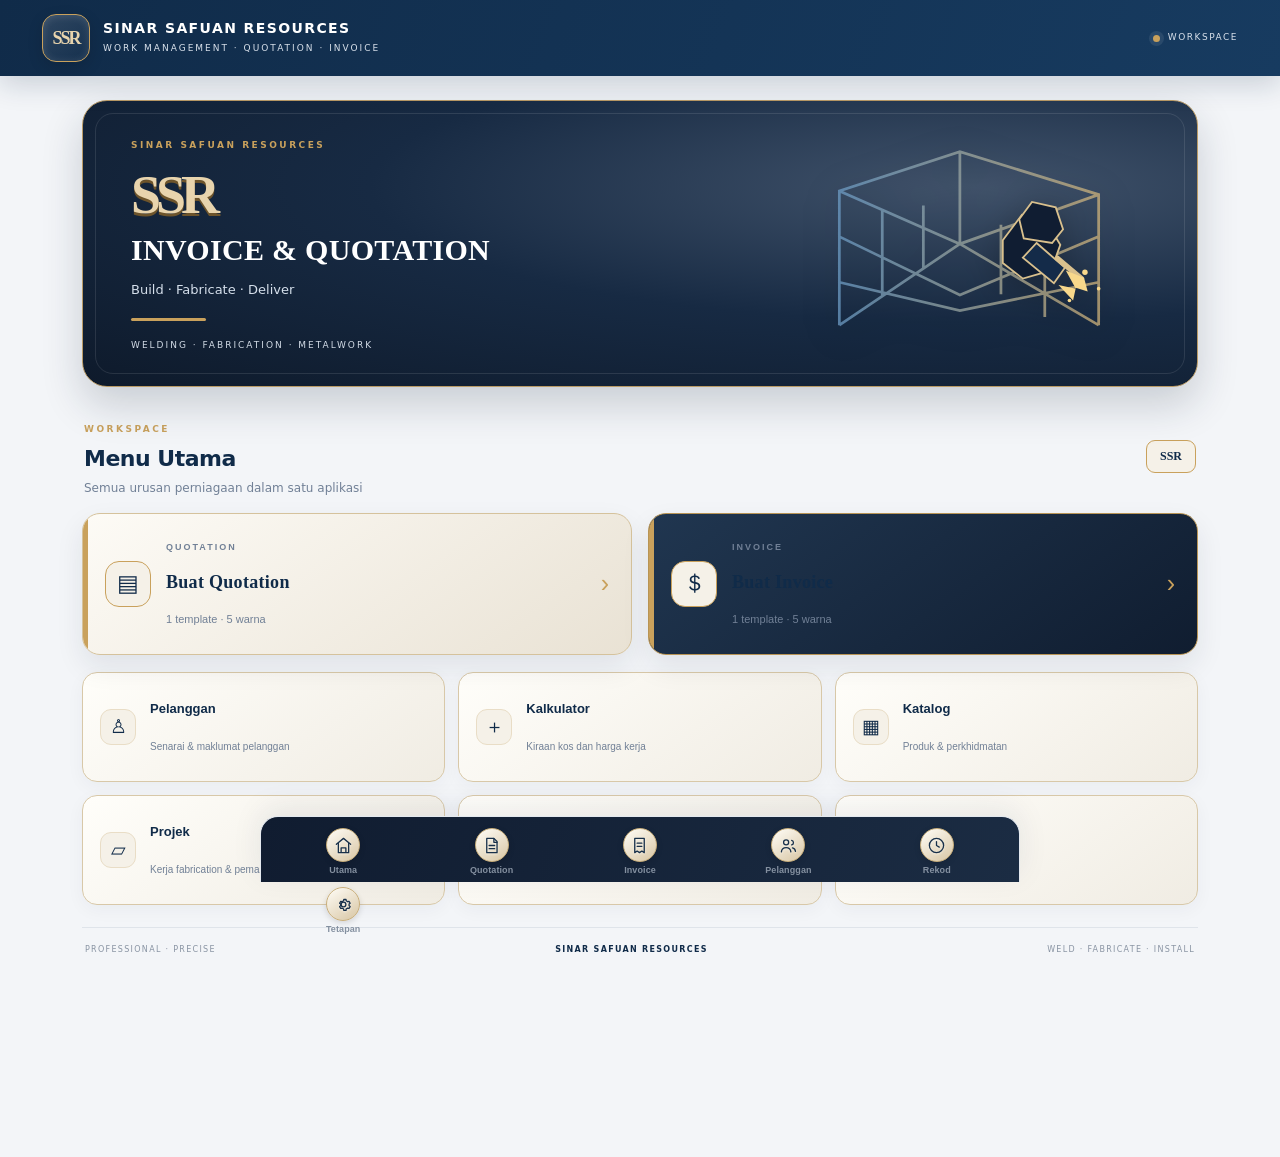
==== commit 1885ffd1: "Fix Android page and A4 preview scrolling" ====
--- a/index.html
+++ b/index.html
@@ -1,5 +1,5 @@
 <!doctype html>
-<html lang="ms"><head><meta charset="utf-8"><meta name="viewport" content="width=device-width,initial-scale=1,maximum-scale=1,user-scalable=no"><meta name="theme-color" content="#101d32"><title>Invoice / Quotation SSR</title>
+<html lang="ms"><head><meta charset="utf-8"><meta name="viewport" content="width=device-width,initial-scale=1,maximum-scale=5,user-scalable=yes"><meta name="theme-color" content="#101d32"><title>Invoice / Quotation SSR</title>
 <style>
 :root{--navy:#101d32;--navy2:#1b2d49;--gold:#c69a58;--gold2:#e4c58f;--paper:#f6f2e9;--ink:#1e2938;--muted:#738092;--line:#e3e6eb}*{box-sizing:border-box}body{margin:0;background:#eef1f5;color:var(--ink);font:14px/1.45 system-ui,-apple-system,Segoe UI,Roboto,sans-serif}header{background:linear-gradient(125deg,#101d32,#263c5a);color:white;padding:18px 16px 20px;position:sticky;top:0;z-index:5;box-shadow:0 5px 20px #17283b22}header .brand{display:flex;align-items:center;gap:11px}.mark{width:42px;height:42px;border:1px solid #d8b77b;border-radius:12px;display:grid;place-items:center;color:#e4c58f;font-weight:900;letter-spacing:-2px;font-size:17px;box-shadow:inset 0 0 12px #d8b77b33}h1{font-size:17px;margin:0;letter-spacing:.2px}header small{color:#c7d0dc}main{max-width:900px;margin:auto;padding:16px}.tabs{display:flex;gap:8px;margin-bottom:16px}.tab{flex:1;border:1px solid #d9dee6;background:#fff;border-radius:12px;padding:12px 8px;font-weight:700;color:#566276}.tab.active{background:var(--navy);color:white;border-color:var(--navy)}.panel{background:white;border:1px solid #e2e6ec;border-radius:18px;padding:16px;margin-bottom:14px;box-shadow:0 8px 25px #1d2d4210}.panel h2{font-size:15px;margin:0 0 13px;color:var(--navy)}.grid{display:grid;grid-template-columns:repeat(2,minmax(0,1fr));gap:10px}.field{display:flex;flex-direction:column;gap:5px}.field.full{grid-column:1/-1}label{font-size:12px;color:#667387;font-weight:650}input,select,textarea{width:100%;border:1px solid #dce1e8;border-radius:10px;padding:11px 12px;background:#fbfcfd;color:#1c2736;font:inherit;outline:none;min-width:0}input:focus,select:focus,textarea:focus{border-color:var(--gold);box-shadow:0 0 0 3px #c69a5820}textarea{min-height:68px;resize:vertical}.actions{display:flex;gap:9px;flex-wrap:wrap;margin-top:14px}.btn{border:0;border-radius:11px;padding:12px 15px;font-weight:750;font:inherit;cursor:pointer}.primary{background:linear-gradient(135deg,#c69a58,#e0bd82);color:#172337}.dark{background:var(--navy);color:white}.soft{background:#eef1f5;color:#344257}.danger{background:#fff0ee;color:#a43b30}.items{display:grid;gap:8px}.item{display:grid;grid-template-columns:1.5fr .55fr .8fr auto;gap:7px;align-items:end}.item .field label{font-size:11px}.item input{padding:10px 8px}.total{display:flex;justify-content:space-between;border-top:1px solid var(--line);padding-top:12px;margin-top:12px;font-size:16px;font-weight:800}.hint{color:var(--muted);font-size:12px}.hidden{display:none!important}.preview-wrap{background:#dfe4eb;border-radius:14px;padding:12px;overflow:auto;touch-action:pan-x pan-y}.preview-tools{display:flex;gap:8px;align-items:center;justify-content:space-between;margin-bottom:10px}.paper{background:white;width:794px;max-width:none;min-height:1123px;margin:0 auto;padding:52px 48px;color:#1d2938;box-shadow:0 6px 25px #17283b25;transform-origin:top center;font-family:Arial,sans-serif}.paper .top{display:flex;justify-content:space-between;gap:20px;border-bottom:4px solid var(--gold);padding-bottom:22px}.paper .company{font-size:22px;font-weight:900;color:var(--navy);letter-spacing:.4px}.paper .sub{font-size:10px;color:#697588;line-height:1.6}.paper .doc-title{text-align:right;font-size:28px;font-weight:900;color:var(--navy);letter-spacing:1px}.paper .doc-no{font-size:11px;color:#667085;margin-top:6px}.paper .meta{display:grid;grid-template-columns:1fr 1fr;gap:20px;margin:26px 0}.paper .meta b{display:block;font-size:10px;color:#8a6a3c;text-transform:uppercase;letter-spacing:1px;margin-bottom:6px}.paper .meta div{font-size:12px;line-height:1.7}.paper table{width:100%;border-collapse:collapse;font-size:11px;margin-top:18px}.paper th{background:var(--navy);color:white;text-align:left;padding:11px 8px}.paper td{padding:11px 8px;border-bottom:1px solid #e8ebef}.paper td:nth-child(n+2),.paper th:nth-child(n+2){text-align:right}.paper .sum{width:48%;margin:18px 0 0 auto;font-size:12px}.paper .sum div{display:flex;justify-content:space-between;padding:6px 0}.paper .sum .grand{border-top:2px solid var(--gold);font-weight:900;font-size:16px;color:var(--navy);margin-top:5px;padding-top:11px}.paper .notes{margin-top:35px;font-size:10px;line-height:1.7;color:#586579}.paper .foot{margin-top:44px;border-top:1px solid #dfe3e8;padding-top:13px;display:flex;justify-content:space-between;font-size:9px;color:#7b8492}.paper .signature{margin-top:38px;font-size:11px}.paper .signature span{display:block;border-top:1px solid #9da6b2;width:180px;margin-top:35px;padding-top:7px}.smallcaps{text-transform:uppercase;letter-spacing:1px}@media(max-width:560px){main{padding:11px}.grid{grid-template-columns:1fr}.field.full{grid-column:auto}.item{grid-template-columns:1fr  .65fr .9fr auto}.paper{padding:28px 22px;min-height:980px}.paper .company{font-size:16px}.paper .doc-title{font-size:22px}.paper .meta{gap:10px}.paper table{font-size:9px}.paper th,.paper td{padding:8px 4px}.panel{padding:13px}}@media print{body{background:white}.no-print,header,main>.tabs,main>.panel:not(.preview-panel),.preview-tools{display:none!important}main{padding:0;max-width:none}.preview-wrap{padding:0;background:white;overflow:visible}.paper{box-shadow:none;max-width:none;width:210mm;min-height:297mm;margin:0;transform:none!important}.preview-panel{border:0;padding:0;margin:0;box-shadow:none}}
 
@@ -166,6 +166,16 @@
 @media(max-width:700px){.app-header{height:66px;padding:0 15px}.header-status{display:none}main{padding:14px 12px 25px}.dash-hero{min-height:220px;padding:23px 20px;border-radius:20px}.hero-mark{font-size:44px}.hero-art{width:39%;height:155px}.hero-copy h2{font-size:19px}.hero-copy small{font-size:7px;letter-spacing:1.3px}.dash-heading{margin:23px 2px 13px}.dash-heading h2{font-size:19px}.primary-actions{gap:9px}.action-card{min-height:124px;padding:14px 12px;grid-template-columns:36px 1fr auto;gap:3px 8px;border-radius:15px}.action-icon{width:35px;height:35px;font-size:18px;border-radius:11px}.action-card strong{font-size:14px}.action-card small{font-size:9px}.action-label{font-size:7px;letter-spacing:1.3px}.action-arrow{font-size:20px}.quick-grid{grid-template-columns:repeat(2,minmax(0,1fr));gap:9px}.quick-card{min-height:94px;padding:12px;grid-template-columns:31px 1fr;gap:3px 8px;border-radius:14px}.quick-icon{width:30px;height:30px;font-size:16px}.quick-card b{font-size:12px}.quick-card small{font-size:9px}.dash-footer{font-size:6px;letter-spacing:.6px}.dash-footer b{font-size:7px}#form{display:block}#form>.panel{margin-bottom:12px;padding:16px;border-radius:16px}.panel h2{font-size:13px}.grid{grid-template-columns:repeat(2,minmax(0,1fr));gap:10px}.field.full{grid-column:1/-1}.item{grid-template-columns:minmax(0,1fr) .55fr .75fr auto;gap:5px;padding:9px}.item input{font-size:11px;padding:9px 6px}.btn{font-size:11px;padding:10px 12px}.bottom-nav{height:70px}.nav-item .nav-symbol{font-size:19px}.nav-item small{font-size:8px}.preview-tools{flex-wrap:wrap}.preview-tools>div{display:flex;flex-wrap:wrap;gap:5px}.preview-wrap{padding:9px}.dash-footer{flex-wrap:wrap}}
 @media(max-width:380px){.hero-art{width:33%}.hero-copy h2{font-size:16px}.hero-copy small{font-size:6px}.action-card{grid-template-columns:31px 1fr auto;padding:11px 9px}.action-icon{width:30px;height:30px}.action-card strong{font-size:12px}.quick-card{grid-template-columns:28px 1fr;padding:10px}.quick-icon{width:27px;height:27px}}
 @media print{body{padding:0;background:white}.app-header,.bottom-nav{display:none!important}main{padding:0}.paper{box-shadow:none!important}}
+
+/* Android WebView scroll recovery: keep normal page scrolling available */
+html{min-height:100%;height:auto;overflow-y:auto;-webkit-overflow-scrolling:touch}
+body{min-height:100dvh;height:auto;overflow-y:auto;-webkit-overflow-scrolling:touch;overscroll-behavior-y:auto;touch-action:pan-y}
+main{padding-bottom:calc(92px + env(safe-area-inset-bottom))}
+.bottom-nav{touch-action:pan-x;}
+#preview.preview-fullscreen{position:fixed;inset:0;overflow:hidden;overscroll-behavior:none;}
+#preview.preview-fullscreen .preview-panel{min-height:0;overflow:hidden;}
+#preview.preview-fullscreen .preview-wrap{flex:1 1 auto;min-height:0;max-height:100%;overflow-x:auto;overflow-y:auto;-webkit-overflow-scrolling:touch;overscroll-behavior:contain;touch-action:pan-x pan-y pinch-zoom;}
+#preview.preview-fullscreen .paper{margin-bottom:24px;}
 </style></head><body>
 <header class="app-header"><div class="brand"><div class="mark">SSR</div><div><h1>SINAR SAFUAN RESOURCES</h1><small>WORK MANAGEMENT · QUOTATION · INVOICE</small></div></div><div class="header-status"><span class="status-dot"></span><span>WORKSPACE</span></div></header>
 <main>
@@ -294,7 +304,7 @@
 document.querySelectorAll('.nav-item[data-tab],.quick-card[data-tab]').forEach(x=>x.addEventListener('click',()=>show(x.dataset.tab)));
 document.querySelectorAll('[data-open-doc]').forEach(x=>x.addEventListener('click',()=>{$('type').value=x.dataset.openDoc;syncTemplateFields();show('form');}));
 document.querySelectorAll('[data-jump]').forEach(x=>x.addEventListener('click',()=>{show('form');setTimeout(()=>{let target=x.dataset.jump==='company'?'companyPanel':x.dataset.jump==='calculator'?'calculatorPanel':'customerPanel';$(target)?.scrollIntoView({behavior:'smooth',block:'start'});},100)}));
-const previewPanel=document.querySelector('.preview-panel');const fullBtn=$('fullscreenToggle');function togglePreviewFullscreen(force){let on=typeof force==='boolean'?force:!previewPanel.classList.contains('is-fullscreen');previewPanel.classList.toggle('is-fullscreen',on);fullBtn.textContent=on?'Keluar skrin penuh':'Full skrin';document.body.style.overflow=on?'hidden':'';setTimeout(applyZoom,80)}fullBtn.onclick=()=>togglePreviewFullscreen();$('fitPage').onclick=()=>{zoom=1;applyZoom();$('previewWrap').scrollTo({top:0,left:0,behavior:'smooth'})};document.addEventListener('keydown',e=>{if(e.key==='Escape'&&previewPanel.classList.contains('is-fullscreen'))togglePreviewFullscreen(false)});
+const previewPanel=document.querySelector('.preview-panel');const fullBtn=$('fullscreenToggle');function togglePreviewFullscreen(force){let on=typeof force==='boolean'?force:!previewPanel.classList.contains('is-fullscreen');previewPanel.classList.toggle('is-fullscreen',on);fullBtn.textContent=on?'Keluar skrin penuh':'Full skrin';document.body.style.overflow='';setTimeout(applyZoom,80)}fullBtn.onclick=()=>togglePreviewFullscreen();$('fitPage').onclick=()=>{zoom=1;applyZoom();$('previewWrap').scrollTo({top:0,left:0,behavior:'smooth'})};document.addEventListener('keydown',e=>{if(e.key==='Escape'&&previewPanel.classList.contains('is-fullscreen'))togglePreviewFullscreen(false)});
 $('make').onclick=()=>{render();show('preview')};$('back').onclick=()=>show('form');$('plus').onclick=()=>{zoom=Math.min(2.2,zoom+.15);applyZoom()};$('minus').onclick=()=>{zoom=Math.max(.55,zoom-.15);applyZoom()};$('print').onclick=()=>{if(window.SSR&&window.SSR.printPage)window.SSR.printPage();else window.print()};
 $('save').onclick=()=>{render();let type=$('type').value,day=$('date').value.replaceAll('-',''),key='ssr_seq_'+type+'_'+day;let no=docNo(type);let n=+(localStorage.getItem(key)||0)+1;localStorage.setItem(key,n);records.unshift({no,type,customer:$('customer').value,date:$('date').value,total:values().total,html:$('paper').innerHTML,template:templateSelect().value});localStorage.setItem('ssr_records',JSON.stringify(records));alert('Dokumen disimpan: '+no);show('history')};
 function showRecords(){let q=($('historySearch').value||'').toLowerCase(),t=$('historyType').value||'';let a=records.map((r,i)=>({...r,_i:i})).filter(r=>(!t||r.type===t)&&(!q||[r.no,r.customer,r.date].join(' ').toLowerCase().includes(q)));$('dashDocs').textContent=records.length;$('dashValue').textContent=money(records.reduce((n,r)=>n+(+r.total||0),0));$('dashQT').textContent=records.filter(r=>r.type==='QT').length;$('dashINV').textContent=records.filter(r=>r.type==='INV').length;$('records').innerHTML=a.length?a.map(r=>'<article class="ssr-record '+(r.type==='INV'?'inv':'qt')+'"><div class="ssr-rec-top"><b>'+(r.type==='INV'?'INVOICE':'QUOTATION')+'</b><span>'+esc(r.date||'')+'</span></div><strong>'+esc(r.no)+'</strong><p>'+esc(r.customer||'Pelanggan')+'</p><div class="ssr-rec-total"><span>Jumlah</span><b>'+money(r.total)+'</b></div><div class="actions"><button class="btn soft" onclick="openRecord('+r._i+')">Buka dokumen</button><button class="btn danger" onclick="deleteRecord('+r._i+')">Padam</button></div></article>').join(''):'<div class="ssr-empty">Tiada dokumen. Dokumen yang disimpan akan dipaparkan di sini.</div>'}
@@ -411,7 +421,7 @@
   document.querySelectorAll('.quick-card[data-tab]').forEach(b=>b.addEventListener('click',()=>ssrShow(b.dataset.tab)));
  document.querySelectorAll('[data-open-doc]').forEach(b=>b.addEventListener('click',()=>{$('type').value=b.dataset.openDoc;syncTemplateFields();paintGallery();ssrShow('form')}));
  document.querySelectorAll('[data-jump]').forEach(b=>b.addEventListener('click',()=>ssrShow(b.dataset.jump==='company'?'settings':b.dataset.jump==='calculator'?'tools':'customers')));
- $('make').onclick=()=>{render();zoom=1;ssrShow('preview');const panel=document.querySelector('.preview-panel');panel.classList.add('is-fullscreen');$('preview').classList.add('preview-fullscreen');$('fullscreenToggle').textContent='Tutup';document.body.style.overflow='hidden';setTimeout(()=>{zoom=1;applyZoom()},100)};
+ $('make').onclick=()=>{render();zoom=1;ssrShow('preview');const panel=document.querySelector('.preview-panel');panel.classList.add('is-fullscreen');$('preview').classList.add('preview-fullscreen');$('fullscreenToggle').textContent='Tutup';document.body.style.overflow='';setTimeout(()=>{zoom=1;applyZoom()},100)};
  $('fullscreenToggle').onclick=()=>{ssrShow('form');$('preview').classList.remove('preview-fullscreen');document.querySelector('.preview-panel').classList.remove('is-fullscreen');document.body.style.overflow=''};
  $('back').onclick=()=>ssrShow('form');
  // One complete A4 page fitted initially, pinch to zoom when needed.
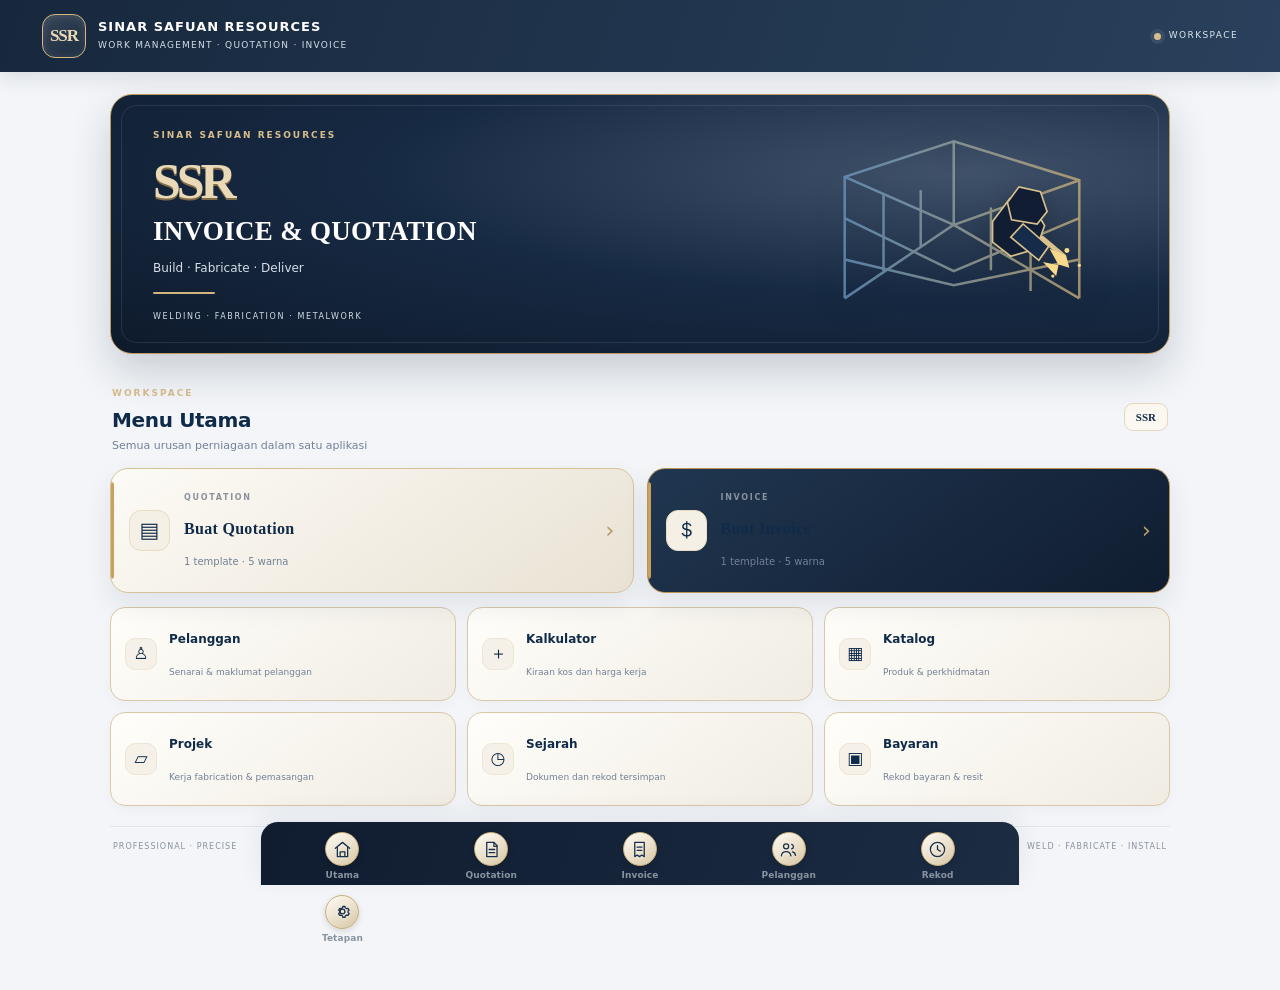
==== commit 001f6706: "Redesign entire SSR app interface and clean legacy template styles" ====
--- a/index.html
+++ b/index.html
@@ -1,73 +1,66 @@
 <!doctype html>
 <html lang="ms"><head><meta charset="utf-8"><meta name="viewport" content="width=device-width,initial-scale=1,maximum-scale=5,user-scalable=yes"><meta name="theme-color" content="#101d32"><title>Invoice / Quotation SSR</title>
 <style>
-:root{--navy:#101d32;--navy2:#1b2d49;--gold:#c69a58;--gold2:#e4c58f;--paper:#f6f2e9;--ink:#1e2938;--muted:#738092;--line:#e3e6eb}*{box-sizing:border-box}body{margin:0;background:#eef1f5;color:var(--ink);font:14px/1.45 system-ui,-apple-system,Segoe UI,Roboto,sans-serif}header{background:linear-gradient(125deg,#101d32,#263c5a);color:white;padding:18px 16px 20px;position:sticky;top:0;z-index:5;box-shadow:0 5px 20px #17283b22}header .brand{display:flex;align-items:center;gap:11px}.mark{width:42px;height:42px;border:1px solid #d8b77b;border-radius:12px;display:grid;place-items:center;color:#e4c58f;font-weight:900;letter-spacing:-2px;font-size:17px;box-shadow:inset 0 0 12px #d8b77b33}h1{font-size:17px;margin:0;letter-spacing:.2px}header small{color:#c7d0dc}main{max-width:900px;margin:auto;padding:16px}.tabs{display:flex;gap:8px;margin-bottom:16px}.tab{flex:1;border:1px solid #d9dee6;background:#fff;border-radius:12px;padding:12px 8px;font-weight:700;color:#566276}.tab.active{background:var(--navy);color:white;border-color:var(--navy)}.panel{background:white;border:1px solid #e2e6ec;border-radius:18px;padding:16px;margin-bottom:14px;box-shadow:0 8px 25px #1d2d4210}.panel h2{font-size:15px;margin:0 0 13px;color:var(--navy)}.grid{display:grid;grid-template-columns:repeat(2,minmax(0,1fr));gap:10px}.field{display:flex;flex-direction:column;gap:5px}.field.full{grid-column:1/-1}label{font-size:12px;color:#667387;font-weight:650}input,select,textarea{width:100%;border:1px solid #dce1e8;border-radius:10px;padding:11px 12px;background:#fbfcfd;color:#1c2736;font:inherit;outline:none;min-width:0}input:focus,select:focus,textarea:focus{border-color:var(--gold);box-shadow:0 0 0 3px #c69a5820}textarea{min-height:68px;resize:vertical}.actions{display:flex;gap:9px;flex-wrap:wrap;margin-top:14px}.btn{border:0;border-radius:11px;padding:12px 15px;font-weight:750;font:inherit;cursor:pointer}.primary{background:linear-gradient(135deg,#c69a58,#e0bd82);color:#172337}.dark{background:var(--navy);color:white}.soft{background:#eef1f5;color:#344257}.danger{background:#fff0ee;color:#a43b30}.items{display:grid;gap:8px}.item{display:grid;grid-template-columns:1.5fr .55fr .8fr auto;gap:7px;align-items:end}.item .field label{font-size:11px}.item input{padding:10px 8px}.total{display:flex;justify-content:space-between;border-top:1px solid var(--line);padding-top:12px;margin-top:12px;font-size:16px;font-weight:800}.hint{color:var(--muted);font-size:12px}.hidden{display:none!important}.preview-wrap{background:#dfe4eb;border-radius:14px;padding:12px;overflow:auto;touch-action:pan-x pan-y}.preview-tools{display:flex;gap:8px;align-items:center;justify-content:space-between;margin-bottom:10px}.paper{background:white;width:794px;max-width:none;min-height:1123px;margin:0 auto;padding:52px 48px;color:#1d2938;box-shadow:0 6px 25px #17283b25;transform-origin:top center;font-family:Arial,sans-serif}.paper .top{display:flex;justify-content:space-between;gap:20px;border-bottom:4px solid var(--gold);padding-bottom:22px}.paper .company{font-size:22px;font-weight:900;color:var(--navy);letter-spacing:.4px}.paper .sub{font-size:10px;color:#697588;line-height:1.6}.paper .doc-title{text-align:right;font-size:28px;font-weight:900;color:var(--navy);letter-spacing:1px}.paper .doc-no{font-size:11px;color:#667085;margin-top:6px}.paper .meta{display:grid;grid-template-columns:1fr 1fr;gap:20px;margin:26px 0}.paper .meta b{display:block;font-size:10px;color:#8a6a3c;text-transform:uppercase;letter-spacing:1px;margin-bottom:6px}.paper .meta div{font-size:12px;line-height:1.7}.paper table{width:100%;border-collapse:collapse;font-size:11px;margin-top:18px}.paper th{background:var(--navy);color:white;text-align:left;padding:11px 8px}.paper td{padding:11px 8px;border-bottom:1px solid #e8ebef}.paper td:nth-child(n+2),.paper th:nth-child(n+2){text-align:right}.paper .sum{width:48%;margin:18px 0 0 auto;font-size:12px}.paper .sum div{display:flex;justify-content:space-between;padding:6px 0}.paper .sum .grand{border-top:2px solid var(--gold);font-weight:900;font-size:16px;color:var(--navy);margin-top:5px;padding-top:11px}.paper .notes{margin-top:35px;font-size:10px;line-height:1.7;color:#586579}.paper .foot{margin-top:44px;border-top:1px solid #dfe3e8;padding-top:13px;display:flex;justify-content:space-between;font-size:9px;color:#7b8492}.paper .signature{margin-top:38px;font-size:11px}.paper .signature span{display:block;border-top:1px solid #9da6b2;width:180px;margin-top:35px;padding-top:7px}.smallcaps{text-transform:uppercase;letter-spacing:1px}@media(max-width:560px){main{padding:11px}.grid{grid-template-columns:1fr}.field.full{grid-column:auto}.item{grid-template-columns:1fr  .65fr .9fr auto}.paper{padding:28px 22px;min-height:980px}.paper .company{font-size:16px}.paper .doc-title{font-size:22px}.paper .meta{gap:10px}.paper table{font-size:9px}.paper th,.paper td{padding:8px 4px}.panel{padding:13px}}@media print{body{background:white}.no-print,header,main>.tabs,main>.panel:not(.preview-panel),.preview-tools{display:none!important}main{padding:0;max-width:none}.preview-wrap{padding:0;background:white;overflow:visible}.paper{box-shadow:none;max-width:none;width:210mm;min-height:297mm;margin:0;transform:none!important}.preview-panel{border:0;padding:0;margin:0;box-shadow:none}}
-
-
-
-/* Template picker as visual catalogue */
-.template-gallery{display:grid;grid-template-columns:repeat(2,minmax(0,1fr));gap:12px;margin-top:12px}
-.template-choice{border:1px solid #d9d4ca;border-radius:13px;padding:9px;background:#fff;text-align:left;box-shadow:0 5px 14px #1a2a3d0d;min-width:0}
-.template-choice.selected{border:2px solid #b38d50;box-shadow:0 0 0 3px #c8a66a33}
-.template-thumb{height:158px;position:relative;overflow:hidden;background:var(--thumb-bg,#f7f6f2);border:1px solid #e4e0d7;border-radius:5px;padding:13px 10px;color:var(--thumb-ink,#20344c)}
-.template-thumb .t-head{height:29px;background:var(--thumb-head,#182b44);margin:-13px -10px 10px;padding:7px 8px;color:#fff;display:flex;justify-content:space-between;align-items:center}
-.template-thumb .t-brand{width:45%;height:4px;background:currentColor;opacity:.8}
-.template-thumb .t-title{font:bold 9px Arial;letter-spacing:1px}
-.template-thumb .t-meta{height:17px;border:1px solid var(--thumb-accent,#c39a58);margin:7px 0}
-.template-thumb .t-lines{height:5px;background:var(--thumb-line,#d5dce4);margin:6px 0}
-.template-thumb .t-lines:nth-child(odd){width:85%}
-.template-thumb .t-total{height:17px;background:var(--thumb-accent,#c39a58);margin-top:9px}
-.template-thumb .t-photo{position:absolute;right:8px;top:43px;width:44px;height:28px;border-radius:3px;background:linear-gradient(135deg,#172638,#40586c 45%,#dca75d 48%,#fff0b2 53%,#27394b 58%);opacity:.82}
-.template-choice b{display:block;font-size:12px;margin-top:8px;color:#1b2b40}
-.template-choice small{font-size:10px;color:#7a8490;display:block;margin-top:3px}
-.customer-screen{padding-bottom:100px}.customer-record{display:flex;align-items:center;justify-content:space-between;gap:12px;padding:13px 0;border-bottom:1px solid #e9e3d8}.customer-record-main{min-width:0;display:grid;gap:4px}.customer-record-main b{font-size:13px;color:#1b2d43}.customer-record-main small{font-size:10px;color:#7a8491;overflow-wrap:anywhere}.customer-record-actions{display:flex;gap:6px;flex:none}.customer-record-actions .btn{padding:8px 10px;font-size:10px}.empty-state{font-size:12px;color:#8b929d;padding:15px 0}
-#customerPanel{margin-top:12px}
-#settings .panel,#tools .panel,#payments .panel{background:linear-gradient(145deg,#fff,#f8f6f1)}
-#preview.preview-fullscreen{position:fixed;inset:0;z-index:9999;background:#dfe3e7;padding:8px;overflow:hidden}
-#preview.preview-fullscreen .preview-panel{height:100%;display:flex;flex-direction:column;gap:7px}
-#preview.preview-fullscreen .preview-wrap{flex:1;min-height:0;overflow:auto;display:flex;justify-content:center;align-items:flex-start;touch-action:pan-x pan-y}
-#preview.preview-fullscreen .paper{flex:none;transform-origin:top center;box-shadow:0 8px 30px #17283b30}
-#preview.preview-fullscreen .preview-tools{display:flex;position:sticky;top:0;background:#fff;border-radius:10px;padding:6px;z-index:3}
-#preview.preview-fullscreen .actions{position:sticky;bottom:0;background:#f7f5f0;padding:6px;z-index:3}
-@media(max-width:600px){.template-gallery{gap:9px}.template-thumb{height:140px}.template-choice{padding:7px}.bottom-nav{padding-left:3px;padding-right:3px}.nav-item small{font-size:8px}}
-
-
-
-
-/* Twelve miniature A4 previews — each card reflects its own document composition */
-.template-thumb.mini-layout{height:174px;padding:0 8px 8px;background:var(--thumb-bg);border:1px solid #ddd8ce;border-radius:4px;display:flex;flex-direction:column;gap:5px;color:var(--thumb-ink);box-shadow:0 3px 8px #14243b12}
-.mini-head{height:38px;flex:none;margin:0 -8px;padding:6px 8px;background:var(--thumb-head);border-bottom:3px solid var(--thumb-accent);display:flex;align-items:center;gap:5px;color:white}
-.mini-logo{width:22px;height:22px;border:1px solid var(--thumb-accent);border-radius:50%;display:grid;place-items:center;font:italic 700 6px Georgia,serif;color:var(--thumb-accent);flex:none}
-.mini-company{display:grid;gap:3px;flex:1}.mini-company i,.mini-contact i,.mini-meta i,.mini-bill i,.mini-table i,.mini-total i{display:block;height:3px;background:currentColor;opacity:.5;border-radius:2px}.mini-company i:first-child{width:90%}.mini-company i:last-child{width:58%;opacity:.28}
-.mini-doc{font:700 6px Arial,sans-serif;color:var(--thumb-accent);letter-spacing:.4px}
-.mini-contact{display:flex;justify-content:space-between;gap:5px;padding:2px 1px}.mini-contact i{width:27%;height:2px;opacity:.35}
-.mini-meta{display:grid;grid-template-columns:1fr 1fr;gap:5px}.mini-meta i{height:13px;border:1px solid var(--thumb-accent);background:transparent;opacity:.7}
-.mini-bill{display:grid;grid-template-columns:1.2fr .8fr;gap:5px}.mini-bill i{height:17px;border:1px solid var(--thumb-accent);background:color-mix(in srgb,var(--thumb-accent) 12%,transparent);opacity:.75}
-.mini-bill i:last-child{display:none}
-.mini-table{display:grid;grid-template-columns:1fr;gap:3px;flex:1}.mini-th{height:9px;background:var(--thumb-head);border-bottom:2px solid var(--thumb-accent)}.mini-table i{height:4px;background:#8793a0;opacity:.27}
-.mini-table i:nth-child(3){width:82%}
-.mini-total{display:flex;justify-content:flex-end;align-items:center;gap:5px}.mini-total i{width:27%;height:11px;background:var(--thumb-head);opacity:.7}.mini-total b{width:34%;height:13px;background:var(--thumb-accent);display:block}
-.mini-sign{height:1px;width:35%;background:var(--thumb-ink);opacity:.3;align-self:flex-end;margin-top:1px}
-.mini-2 .mini-head{height:47px;border-radius:0 0 15px 0}.mini-2 .mini-meta{grid-template-columns:1fr 1fr}.mini-2 .mini-bill{grid-template-columns:1fr}
-.mini-3 .mini-head{height:56px;display:grid;grid-template-columns:25px 1fr;grid-template-rows:1fr 1fr}.mini-3 .mini-doc{grid-column:2}.mini-3 .mini-contact{background:color-mix(in srgb,var(--thumb-accent) 15%,transparent)}
-.mini-4 .mini-head{height:48px;flex-direction:column;align-items:flex-start;gap:2px}.mini-4 .mini-doc{align-self:flex-end;margin-top:-12px}.mini-4 .mini-meta{grid-template-columns:1fr 1fr}
-.mini-5 .mini-head{height:42px;background:var(--thumb-bg);color:var(--thumb-head);border-bottom:2px solid var(--thumb-accent)}.mini-5 .mini-logo{border-radius:4px}.mini-5 .mini-bill{grid-template-columns:1fr}
-.mini-6 .mini-head{border-left:6px solid var(--thumb-accent);height:35px}.mini-6 .mini-contact{display:grid;grid-template-columns:1fr}.mini-6 .mini-meta{grid-template-columns:1fr}
-.mini-7 .mini-head{background:var(--thumb-bg);color:var(--thumb-head);border-top:2px solid var(--thumb-head);border-bottom:1px solid var(--thumb-accent)}.mini-7 .mini-logo{border-radius:2px}.mini-7 .mini-meta i{border-radius:0}
-.mini-8 .mini-head{background:var(--thumb-bg);color:var(--thumb-head);border-bottom:5px solid var(--thumb-accent);border-radius:0 0 0 12px}.mini-8 .mini-logo{border-radius:50% 50% 3px 50%}
-.mini-9 .mini-head{background:#101114;border-bottom:4px solid var(--thumb-accent)}.mini-9 .mini-logo{border-radius:50%}.mini-9 .mini-bill i{background:#d7c59d}
-.mini-10 .mini-head{height:47px;background:linear-gradient(110deg,var(--thumb-head),#566477);border:3px double var(--thumb-accent)}.mini-10 .mini-meta i{border-radius:0}
-.mini-11 .mini-head{flex-direction:row-reverse;background:var(--thumb-head);border-bottom:5px solid var(--thumb-accent)}.mini-11 .mini-company{justify-items:end}.mini-11 .mini-bill{grid-template-columns:.8fr 1.2fr}
-.mini-12 .mini-head{height:48px;justify-content:center;background:var(--thumb-head);border-bottom:6px solid var(--thumb-accent)}.mini-12 .mini-doc{display:none}.mini-12 .mini-company{max-width:58%}
-.template-choice{transition:transform .15s,border-color .15s,box-shadow .15s}.template-choice:active{transform:scale(.985)}
-@media(max-width:600px){.template-thumb.mini-layout{height:155px}.mini-head{height:32px}.mini-2 .mini-head,.mini-3 .mini-head,.mini-4 .mini-head,.mini-5 .mini-head,.mini-10 .mini-head,.mini-12 .mini-head{height:39px}}
-
-
-
-
-/* Exact SSR reference layout: single master design, five colorways */
-.paper.ssr-reference-template{--head:#08264b;--accent:#d7ad55;--pale:#f8f4eb;--headText:#fff;width:794px;min-height:1123px;padding:0 26px 0;background:var(--pale);color:#1c2635;font-family:Georgia,'Times New Roman',serif;position:relative;overflow:hidden;box-shadow:0 10px 30px #0b1d3520}
-.ssr-top{height:176px;margin:0 -26px;padding:25px 30px 18px;background:linear-gradient(160deg,var(--head) 0%,var(--head) 72%,color-mix(in srgb,var(--head) 78%,#000) 100%);color:var(--headText);display:flex;align-items:center;position:relative;overflow:hidden;border-bottom:7px solid var(--accent);border-radius:0 0 48% 9% / 0 0 20% 12%}
+:root{--navy:#17283d;--navy2:#243b55;--gold:#c7a46b;--gold-light:#ead9b7;--ink:#263447;--muted:#788596;--line:#e6e9ed;--surface:#fff;--canvas:#f4f5f7;--shadow:0 8px 24px #1b2b4010;--radius:18px}
+*{box-sizing:border-box}
+html{min-height:100%;height:auto;overflow-y:auto;-webkit-overflow-scrolling:touch;background:var(--canvas)}
+body{margin:0;min-height:100dvh;height:auto;overflow-y:auto;-webkit-overflow-scrolling:touch;overscroll-behavior-y:auto;touch-action:pan-y;background:var(--canvas);color:var(--ink);font:14px/1.5 Inter,ui-sans-serif,system-ui,-apple-system,"Segoe UI",sans-serif;padding-bottom:calc(92px + env(safe-area-inset-bottom))}
+button,input,select,textarea{font:inherit}
+button{cursor:pointer}
+.app-header{height:72px;padding:0 clamp(15px,4vw,42px);display:flex;align-items:center;justify-content:space-between;background:linear-gradient(110deg,#17283d,#29415c);color:#fff;position:sticky;top:0;z-index:30;box-shadow:0 5px 20px #10243a20}
+.app-header .brand{display:flex;align-items:center;gap:12px}
+.app-header .mark{width:44px;height:44px;border:1px solid #d5b77f;border-radius:13px;display:grid;place-items:center;background:linear-gradient(145deg,#ffffff20,#ffffff05);color:#ead9b7;font:bold 17px Georgia;letter-spacing:-1px;box-shadow:inset 0 1px 8px #ffffff20}
+.app-header h1{font:700 13px/1.25 Inter,system-ui;letter-spacing:1px;color:#fff;margin:0}
+.app-header small{display:block;margin-top:4px;font-size:9px;letter-spacing:1.25px;color:#d6deea}
+.header-status{display:flex;align-items:center;gap:8px;color:#dce4ed;font-size:9px;letter-spacing:1.4px}.status-dot{width:7px;height:7px;border-radius:50%;background:#d7bd8c;box-shadow:0 0 0 4px #ffffff14}
+main{max-width:1120px;margin:auto;padding:22px clamp(12px,3vw,30px) 34px}
+.tabs{display:none!important}
+.dashboard-screen{display:block}
+.dash-hero{min-height:238px;border-radius:22px;overflow:hidden;background:radial-gradient(circle at 82% 24%,#506b87 0,transparent 32%),linear-gradient(115deg,#17283d,#0e1b2c 78%);padding:28px clamp(20px,4vw,42px);display:flex;align-items:center;justify-content:space-between;position:relative;box-shadow:0 14px 34px #17283d20;border:1px solid #ffffff18}
+.dash-hero:after{content:"";position:absolute;inset:10px;border:1px solid #ffffff18;border-radius:15px;pointer-events:none}
+.hero-copy{position:relative;z-index:2;color:#fff}.eyebrow{font-size:9px;letter-spacing:2px;font-weight:800;color:#d8bd8c;text-transform:uppercase}
+.hero-mark{font:bold 50px/1 Georgia,serif;letter-spacing:-4px;color:#ead9b7;margin:12px 0 5px;text-shadow:0 2px 0 #806b49}
+.hero-copy h2{font-size:clamp(19px,3vw,27px);letter-spacing:1px;margin:0;color:#fff}.hero-copy p{font-size:12px;color:#d5deea;margin:7px 0 15px}.hero-rule{display:block;width:62px;height:2px;background:#d2b47c;border-radius:4px;margin-bottom:10px}.hero-copy small{font-size:8px;letter-spacing:1.6px;color:#d2dce7}
+.hero-art{width:min(40%,330px);height:190px;display:grid;place-items:center;z-index:1}.weld-scene{width:100%;height:100%;filter:drop-shadow(0 7px 15px #0004)}
+.dash-heading{display:flex;align-items:center;justify-content:space-between;margin:27px 2px 14px}.dash-heading h2{font-size:20px;letter-spacing:-.35px;margin:3px 0;color:var(--navy)}.dash-heading p{margin:0;color:var(--muted);font-size:11px}.live-mark{border:1px solid #e5d8bd;color:var(--navy);background:#fbf8f1;padding:7px 11px;border-radius:9px;font:bold 11px Georgia}
+.primary-actions{display:grid;grid-template-columns:repeat(2,minmax(0,1fr));gap:13px;margin-bottom:14px}
+.action-card{min-height:125px;border:1px solid #e5e8ec;border-radius:17px;background:linear-gradient(145deg,#fff,#fbfbfa);padding:17px 18px;display:grid;grid-template-columns:43px 1fr auto;grid-template-rows:auto auto auto;align-items:center;text-align:left;gap:2px 12px;box-shadow:var(--shadow);color:var(--ink);position:relative;overflow:hidden;transition:transform .16s,box-shadow .16s}
+.action-card:before{content:"";position:absolute;left:0;top:13px;bottom:13px;width:3px;background:var(--gold);border-radius:0 4px 4px 0}
+.action-card:active,.quick-card:active{transform:scale(.985)}
+.action-icon{grid-row:1/4;width:41px;height:41px;display:grid;place-items:center;border-radius:12px;background:#f5f0e6;color:var(--navy);font-size:21px;border:1px solid #e8dcc5}
+.action-label{font-size:8px;font-weight:800;letter-spacing:1.7px;color:#8a929d}.action-card strong{font-size:16px;color:var(--navy)}.action-card small{font-size:10px;color:var(--muted)}.action-arrow{grid-column:3;grid-row:1/4;font-size:23px;color:#b99b67}
+.quick-grid{display:grid;grid-template-columns:repeat(3,minmax(0,1fr));gap:11px}
+.quick-card{min-height:94px;border:1px solid #e7eaee;border-radius:15px;background:#fff;padding:14px;text-align:left;display:grid;grid-template-columns:34px 1fr;grid-template-rows:auto auto;align-items:center;gap:2px 10px;box-shadow:0 4px 14px #142b4908;color:var(--ink);transition:transform .16s}
+.quick-icon{grid-row:1/3;width:32px;height:32px;display:grid;place-items:center;border-radius:10px;background:#f5f1e8;color:var(--navy);font-size:17px;border:1px solid #eee5d5}
+.quick-card b{font-size:12px;color:var(--navy)}.quick-card small{font-size:9px;line-height:1.35;color:var(--muted)}
+.dash-footer{margin-top:20px;border-top:1px solid #e2e6eb;padding:14px 3px 3px;display:flex;justify-content:space-between;gap:8px;color:#8993a0;font-size:8px;letter-spacing:1px}.dash-footer b{color:var(--navy)}
+#form,#customers,#history,#preview{animation:screenIn .2s ease}@keyframes screenIn{from{opacity:.55;transform:translateY(5px)}to{opacity:1;transform:none}}
+#form{display:grid;grid-template-columns:repeat(2,minmax(0,1fr));gap:14px;align-items:start}
+#form>.panel{margin:0;min-width:0}
+.panel{border:1px solid #e6e9ed;border-radius:var(--radius);padding:19px;background:var(--surface);box-shadow:var(--shadow);margin-bottom:13px}
+.panel h2{font-size:13px;font-weight:800;letter-spacing:.15px;color:var(--navy);margin:0 0 14px;padding-bottom:10px;border-bottom:1px solid #eef0f2;display:flex;align-items:center;gap:9px}
+.panel h2:before{content:"";width:3px;height:16px;border-radius:4px;background:var(--gold)}
+#form>.panel:first-child,#form>#customerPanel,#form>#companyPanel,#form>.actions,#form>.panel:has(#items),#form>.panel:has(#logoFile),#form>.panel:has(#savedCustomer),#form>.panel:has(#calculatorPanel),#form>.panel:has(#payDocSelect),#form>.panel:has(#backup),#form>.panel:has(#catName),#form>.panel:has(#projectName){grid-column:1/-1}
+.grid{display:grid;grid-template-columns:repeat(2,minmax(0,1fr));gap:12px}.field{display:flex;flex-direction:column;gap:6px;min-width:0}.field.full{grid-column:1/-1}
+label{font-size:10px;font-weight:750;letter-spacing:.35px;color:#687789;text-transform:uppercase}
+input,select,textarea{width:100%;min-width:0;min-height:43px;border:1px solid #dfe4e9;border-radius:10px;background:#fafbfc;color:#263447;padding:11px 12px;font:13px Inter,system-ui;outline:none;transition:border .15s,box-shadow .15s}
+input:focus,select:focus,textarea:focus{border-color:#c5a36b;box-shadow:0 0 0 3px #c5a36b24;background:#fff}
+textarea{min-height:78px;resize:vertical}
+.actions{display:flex;gap:8px;flex-wrap:wrap;margin-top:14px}
+.btn{border:1px solid transparent;border-radius:10px;padding:10px 15px;min-height:41px;font:700 11px Inter,system-ui;letter-spacing:.1px;transition:transform .15s,box-shadow .15s}
+.btn:active{transform:scale(.98)}.btn.primary{background:linear-gradient(135deg,#c5a36b,#e3cfaa);color:#1d2c40;box-shadow:0 4px 12px #b9955c26}.btn.dark{background:#1b3048;color:#fff;box-shadow:0 4px 12px #172b421c}.btn.soft{background:#f5f6f7;border-color:#e5e8eb;color:#48576a}.btn.danger{background:#fff1ef;color:#a43c32}
+.items{display:grid;gap:9px}.item{display:grid;grid-template-columns:1.5fr .55fr .8fr auto;gap:7px;align-items:end;padding:11px;border:1px solid #e9ecef;border-radius:12px;background:#fafbfc}.item .field label{font-size:9px}.item input{padding:9px 8px}.total{display:flex;justify-content:space-between;align-items:center;border:0;background:#1b3048;color:white;border-radius:12px;padding:14px 16px;margin-top:14px;font-size:13px;font-weight:800}.total strong{color:#ead9b7}
+.hint{font-size:11px;color:#7c8998;line-height:1.6}.hidden{display:none!important}
+.template-gallery{display:grid;grid-template-columns:repeat(2,minmax(0,1fr));gap:11px;margin-top:12px}.template-choice{border:1px solid #e5e8ec;border-radius:13px;padding:10px;background:#fff;text-align:left;box-shadow:0 3px 12px #172b4208;min-width:0}.template-choice.selected{border:2px solid #b99a66;box-shadow:0 0 0 3px #c9ad7c24}.template-thumb{height:130px;position:relative;overflow:hidden;background:var(--thumb-bg,#f8f7f4);border:1px solid #e7e4dd;border-radius:5px;padding:12px 9px;color:var(--thumb-ink,#20344c)}.template-thumb .t-head{height:27px;background:var(--thumb-head,#182b44);margin:-12px -9px 9px;padding:6px 8px;color:#fff;display:flex;justify-content:space-between;align-items:center}.template-thumb .t-brand{width:45%;height:4px;background:currentColor;opacity:.8}.template-thumb .t-title{font:bold 8px Arial;letter-spacing:1px}.template-thumb .t-meta{height:15px;border:1px solid var(--thumb-accent,#c39a58);margin:7px 0}.template-thumb .t-lines{height:4px;background:#cbd2da;margin:6px 0}.template-thumb .t-total{height:15px;background:var(--thumb-accent,#c39a58);margin-top:8px}.template-thumb .t-photo{position:absolute;right:8px;top:40px;width:40px;height:25px;border-radius:3px;background:linear-gradient(135deg,#172638,#40586c 45%,#dca75d 48%,#fff0b2 53%,#27394b 58%);opacity:.82}.template-choice b{display:block;font-size:11px;margin-top:8px;color:#1b2b40}.template-choice small{font-size:9px;color:#7a8490;display:block;margin-top:2px}
+.customer-screen{padding-bottom:18px}.customer-record{display:flex;align-items:center;justify-content:space-between;gap:10px;padding:12px 0;border-bottom:1px solid #edf0f2}.customer-record-main{min-width:0;display:grid;gap:4px}.customer-record-main b{font-size:12px;color:#1b2d43}.customer-record-main small{font-size:10px;color:#7a8491;overflow-wrap:anywhere}.customer-record-actions{display:flex;gap:5px;flex:none}.customer-record-actions .btn{padding:7px 9px;font-size:9px}.empty-state{font-size:12px;color:#8b929d;padding:14px 0}#customerPanel{margin-top:12px}
+#history .panel+.panel{margin-top:13px}#history .grid>.panel{background:linear-gradient(145deg,#fff,#faf8f3);border-radius:13px;padding:14px;box-shadow:none}#history .grid>.panel label{color:var(--muted)}#history .grid>.panel div[id]{color:var(--navy)}
+.preview-panel{padding:16px!important}.preview-tools{display:flex;gap:8px;align-items:center;justify-content:space-between;padding:0 0 12px;border-bottom:1px solid #edf0f3;margin-bottom:10px}.preview-tools .btn{min-height:35px;padding:7px 10px}.preview-wrap{background:#e9edf1;border-radius:13px;padding:13px;overflow:auto;overscroll-behavior:contain;touch-action:pan-x pan-y pinch-zoom}#paper{box-shadow:0 10px 30px #15294320}
+.bottom-nav{position:fixed;z-index:40;left:50%;transform:translateX(-50%);bottom:0;width:min(100%,760px);height:72px;padding:6px 9px calc(6px + env(safe-area-inset-bottom));background:#fff;border:1px solid #e6e9ed;border-bottom:0;border-radius:17px 17px 0 0;box-shadow:0 -7px 24px #142b4912;display:grid;grid-template-columns:repeat(5,1fr);gap:4px;touch-action:pan-x}
+.nav-item{border:0;background:transparent;color:#8993a0;border-radius:11px;display:flex;flex-direction:column;align-items:center;justify-content:center;gap:3px;padding:4px}.nav-item .nav-symbol{font-size:20px;line-height:1.1}.nav-item small{font-size:9px;font-weight:700;letter-spacing:.1px}.nav-item.active{color:#1b3048;background:#f6f2e9}.nav-item.active .nav-symbol{color:#b38f57}
+@media(min-width:900px){#form{grid-template-columns:repeat(2,minmax(0,1fr))}.bottom-nav{bottom:15px;border-radius:16px;height:64px;padding-bottom:6px}body{padding-bottom:100px}}
+@media(max-width:700px){.app-header{height:64px;padding:0 13px}.header-status{display:none}main{padding:13px 11px 25px}.dash-hero{min-height:195px;padding:20px 17px;border-radius:17px}.hero-mark{font-size:40px}.hero-art{width:36%;height:135px}.hero-copy h2{font-size:17px}.hero-copy small{font-size:7px;letter-spacing:1px}.dash-heading{margin:21px 2px 12px}.dash-heading h2{font-size:18px}.primary-actions{gap:8px}.action-card{min-height:112px;padding:12px 10px;grid-template-columns:32px 1fr auto;gap:2px 7px;border-radius:14px}.action-icon{width:31px;height:31px;font-size:16px}.action-card strong{font-size:13px}.action-card small{font-size:8px}.action-label{font-size:7px;letter-spacing:1px}.quick-grid{grid-template-columns:repeat(2,minmax(0,1fr));gap:8px}.quick-card{min-height:83px;padding:10px;grid-template-columns:29px 1fr;gap:2px 7px;border-radius:12px}.quick-icon{width:28px;height:28px;font-size:15px}.quick-card b{font-size:11px}.quick-card small{font-size:8px}.dash-footer{font-size:6px;letter-spacing:.5px;flex-wrap:wrap}#form{display:block}#form>.panel{margin-bottom:11px;padding:15px;border-radius:15px}.panel h2{font-size:12px}.grid{grid-template-columns:repeat(2,minmax(0,1fr));gap:9px}.field.full{grid-column:1/-1}.item{grid-template-columns:minmax(0,1fr) .52fr .72fr auto;gap:5px;padding:8px}.item input{font-size:10px;padding:8px 5px}.btn{font-size:10px;padding:9px 10px}.bottom-nav{height:68px}.nav-item .nav-symbol{font-size:18px}.nav-item small{font-size:8px}.preview-tools{flex-wrap:wrap}.preview-tools>div{display:flex;flex-wrap:wrap;gap:5px}.preview-wrap{padding:8px}.template-gallery{gap:8px}.template-choice{padding:7px}.template-thumb{height:115px}}
+@media(max-width:380px){.hero-art{width:30%}.hero-copy h2{font-size:15px}.hero-copy small{font-size:6px}.action-card{grid-template-columns:28px 1fr auto;padding:10px 8px}.action-icon{width:27px;height:27px}.action-card strong{font-size:11px}.quick-card{grid-template-columns:25px 1fr;padding:8px}.quick-icon{width:24px;height:24px}.grid{gap:7px}}
+@media print{body{padding:0;background:#fff}.app-header,.bottom-nav{display:none!important}main{padding:0}.paper{box-shadow:none!important}}
 .ssr-top:after{content:"";position:absolute;left:-5%;right:-5%;bottom:-48px;height:75px;border-top:6px solid var(--accent);border-radius:50%;transform:rotate(-3deg);box-shadow:0 -4px 0 #fff5}
 .ssr-brand{display:flex;align-items:center;gap:14px;z-index:2;max-width:68%}.ssr-brand .doc-logo,.ssr-brand .doc-logo-fallback{width:105px;height:82px;object-fit:contain;border:0;background:transparent;padding:0;border-radius:0}
 .ssr-brand .doc-logo-fallback{display:grid;place-items:center;font:bold italic 45px Georgia;color:var(--accent);text-shadow:0 2px 0 #fff5}
@@ -112,70 +105,13 @@
 
 /* COMPLETE APP UI REPLACEMENT — SSR WORKSPACE */
 :root{--navy:#102b49;--navy2:#173b60;--gold:#c9a15c;--gold2:#e8d4ad;--paper:#f5f1e8;--ink:#1b2635;--muted:#718096;--line:#e4e8ed;--surface:#fff;--canvas:#f3f5f8;--shadow:0 12px 32px #15294312}
-*{box-sizing:border-box}html{background:var(--canvas)}body{margin:0;background:var(--canvas);color:var(--ink);font:14px/1.5 Inter,ui-sans-serif,system-ui,-apple-system,"Segoe UI",sans-serif;padding-bottom:88px}
-.app-header{height:76px;padding:0 clamp(16px,4vw,42px);display:flex;align-items:center;justify-content:space-between;background:linear-gradient(110deg,var(--navy),var(--navy2));border:0;position:sticky;top:0;z-index:30;box-shadow:0 8px 28px #102b4930}
-.app-header .brand{gap:13px}.app-header .mark{width:48px;height:48px;border:1px solid var(--gold);border-radius:14px;background:linear-gradient(145deg,#ffffff20,#ffffff05);color:var(--gold2);font:bold 18px Georgia;box-shadow:inset 0 1px 8px #ffffff24,0 5px 15px #0002}
-.app-header h1{font:700 14px/1.2 Inter,system-ui;letter-spacing:1.4px;color:white}.app-header small{display:block;font-size:9px;letter-spacing:2px;color:#d9e1eb;margin-top:5px}
-.header-status{display:flex;align-items:center;gap:8px;color:#d9e1eb;font-size:9px;letter-spacing:1.5px}.status-dot{width:7px;height:7px;border-radius:50%;background:var(--gold);box-shadow:0 0 0 4px #ffffff15}
-main{max-width:1180px;margin:auto;padding:24px clamp(13px,3vw,32px) 30px}
-.tabs{display:none!important}
-.dashboard-screen{display:block}.dash-hero{min-height:260px;border-radius:25px;overflow:hidden;background:radial-gradient(circle at 82% 28%,#476687 0,transparent 32%),linear-gradient(115deg,var(--navy),#0a1a2e 72%);padding:32px clamp(22px,4vw,48px);display:flex;align-items:center;justify-content:space-between;position:relative;box-shadow:0 18px 45px #102b492b;border:1px solid #ffffff20}
-.dash-hero:after{content:"";position:absolute;inset:12px;border:1px solid #ffffff1b;border-radius:18px;pointer-events:none}
-.hero-copy{position:relative;z-index:2;color:white}.eyebrow{font-size:9px;letter-spacing:2.5px;font-weight:800;color:var(--gold);text-transform:uppercase}
-.hero-mark{font:bold 54px/1 Georgia,serif;letter-spacing:-5px;color:var(--gold2);text-shadow:0 3px 0 #6d542b;margin:14px 0 5px}
-.hero-copy h2{font-size:clamp(20px,3vw,30px);letter-spacing:1.5px;margin:0;color:white}.hero-copy p{font-size:13px;color:#d5dfeb;margin:8px 0 18px}.hero-rule{display:block;width:75px;height:3px;background:var(--gold);border-radius:4px;margin-bottom:12px}.hero-copy small{font-size:9px;letter-spacing:2px;color:#d2dbe6}
-.hero-art{width:min(42%,360px);height:210px;display:grid;place-items:center;z-index:1}.weld-scene{width:100%;height:100%;filter:drop-shadow(0 8px 18px #0005)}
-.dash-heading{display:flex;align-items:center;justify-content:space-between;margin:30px 2px 16px}.dash-heading h2{font-size:22px;letter-spacing:-.5px;margin:4px 0;color:var(--navy)}.dash-heading p{margin:0;color:var(--muted);font-size:12px}.live-mark{border:1px solid var(--gold);color:var(--navy);background:var(--paper);padding:8px 13px;border-radius:9px;font:bold 12px Georgia}
-.primary-actions{display:grid;grid-template-columns:repeat(2,minmax(0,1fr));gap:16px;margin-bottom:17px}
-.action-card{min-height:142px;border:1px solid #e2e7ed;border-radius:20px;background:#fff;padding:20px 22px;display:grid;grid-template-columns:48px 1fr auto;grid-template-rows:auto auto auto;align-items:center;text-align:left;gap:3px 13px;box-shadow:var(--shadow);color:var(--ink);position:relative;overflow:hidden;transition:transform .18s,box-shadow .18s}
-.action-card:active,.quick-card:active{transform:scale(.985)}.action-card:before{content:"";position:absolute;left:0;top:0;bottom:0;width:5px;background:var(--gold)}
-.action-icon{grid-row:1/4;width:46px;height:46px;display:grid;place-items:center;border-radius:14px;background:var(--paper);color:var(--navy);font-size:23px;border:1px solid var(--gold)}
-.action-label{font-size:9px;font-weight:800;letter-spacing:2px;color:var(--muted)}.action-card strong{font-size:18px;color:var(--navy)}.action-card small{font-size:11px;color:var(--muted)}.action-arrow{grid-column:3;grid-row:1/4;font-size:25px;color:var(--gold)}
-.quick-grid{display:grid;grid-template-columns:repeat(3,minmax(0,1fr));gap:13px}
-.quick-card{min-height:110px;border:1px solid #e5e9ee;border-radius:17px;background:#fff;padding:17px;text-align:left;display:grid;grid-template-columns:38px 1fr;grid-template-rows:auto auto;align-items:center;gap:2px 12px;box-shadow:0 5px 18px #142b490b;color:var(--ink)}
-.quick-icon{grid-row:1/3;width:36px;height:36px;display:grid;place-items:center;border-radius:11px;background:var(--paper);color:var(--navy);font-size:19px;border:1px solid #e9ddc6}
-.quick-card b{font-size:13px;color:var(--navy)}.quick-card small{font-size:10px;line-height:1.3;color:var(--muted)}
-.dash-footer{margin-top:22px;border-top:1px solid #dfe4ea;padding:16px 3px 4px;display:flex;justify-content:space-between;gap:10px;color:#8994a3;font-size:8px;letter-spacing:1.3px}.dash-footer b{color:var(--navy)}
-#form,#customers,#history,#preview{animation:screenIn .24s ease}@keyframes screenIn{from{opacity:.5;transform:translateY(7px)}to{opacity:1;transform:none}}
-#form{display:grid;grid-template-columns:repeat(2,minmax(0,1fr));gap:16px;align-items:start}
-#form>.panel{margin:0;min-width:0}.panel{border:1px solid #e4e9ef;border-radius:19px;padding:21px;background:var(--surface);box-shadow:0 8px 24px #172b4209}
-.panel h2{font-size:14px;font-weight:800;letter-spacing:.1px;color:var(--navy);margin:0 0 16px;padding-bottom:12px;border-bottom:1px solid #edf0f3;display:flex;align-items:center;gap:9px}
-.panel h2:before{content:"";width:4px;height:17px;border-radius:4px;background:var(--gold)}
-#form>.panel:first-child,#form>#customerPanel,#form>#companyPanel,#form>.actions,#form>.panel:has(#items),#form>.panel:has(#logoFile),#form>.panel:has(#savedCustomer),#form>.panel:has(#calculatorPanel),#form>.panel:has(#payDocSelect),#form>.panel:has(#backup),#form>.panel:has(#catName),#form>.panel:has(#projectName){grid-column:1/-1}
-.grid{gap:13px}.field{gap:6px}label{font-size:10px;font-weight:800;letter-spacing:.5px;color:#69788a;text-transform:uppercase}
-input,select,textarea{border:1px solid #dce3eb;border-radius:11px;background:#f9fafc;color:#1e2938;padding:12px 13px;font:13px Inter,system-ui;min-height:43px;transition:border .15s,box-shadow .15s}
-input:focus,select:focus,textarea:focus{border-color:var(--gold);box-shadow:0 0 0 3px color-mix(in srgb,var(--gold) 20%,transparent);background:#fff}
-textarea{min-height:82px}.btn{border:1px solid transparent;border-radius:11px;padding:11px 17px;font:700 12px Inter,system-ui;letter-spacing:.1px;min-height:42px;transition:transform .15s,box-shadow .15s}
-.btn:active{transform:scale(.98)}.btn.primary{background:linear-gradient(135deg,var(--gold),var(--gold2));color:#1b2939;box-shadow:0 5px 13px color-mix(in srgb,var(--gold) 25%,transparent)}
-.btn.dark{background:var(--navy);color:#fff;box-shadow:0 5px 13px #102b4922}.btn.soft{background:#f2f4f7;border-color:#e2e7ed;color:#425168}.btn.danger{background:#fff0ef;color:#a33d35}
-.actions{gap:9px;margin-top:16px}.items{gap:10px}.item{padding:12px;border:1px solid #e8edf2;border-radius:13px;background:#fafbfd;grid-template-columns:1.5fr .55fr .8fr auto}
-.total{border:0;background:var(--navy);color:white;border-radius:13px;padding:15px 17px;margin-top:16px;font-size:14px}.total strong{color:var(--gold2)}
-.hint{font-size:11px;color:#8290a0;line-height:1.6}
-.bottom-nav{position:fixed;z-index:40;left:50%;transform:translateX(-50%);bottom:0;width:min(100%,760px);height:74px;padding:7px 10px calc(7px + env(safe-area-inset-bottom));background:#fff;border:1px solid #e4e9ef;border-bottom:0;border-radius:20px 20px 0 0;box-shadow:0 -8px 30px #142b4914;display:grid;grid-template-columns:repeat(5,1fr);gap:4px}
-.nav-item{border:0;background:transparent;color:#8490a0;border-radius:12px;display:flex;flex-direction:column;align-items:center;justify-content:center;gap:3px;padding:4px}
-.nav-item .nav-symbol{font-size:21px;line-height:1.1}.nav-item small{font-size:9px;font-weight:700;letter-spacing:.1px}
-.nav-item.active{color:var(--navy);background:var(--paper)}.nav-item.active .nav-symbol{color:var(--gold)}
-.customer-screen .dash-heading{margin-top:0}
-#history .panel+.panel{margin-top:16px}#history .grid>.panel{background:linear-gradient(145deg,#fff,var(--paper));border-radius:14px;padding:15px;box-shadow:none}
-#history .grid>.panel label{color:var(--muted)}#history .grid>.panel div[id]{color:var(--navy)}
-.preview-panel{padding:18px!important}.preview-tools{padding:0 0 13px;border-bottom:1px solid #edf0f3}.preview-tools .btn{min-height:36px;padding:8px 12px}
-.preview-wrap{background:#e8ecf1;border-radius:14px;padding:16px;overscroll-behavior:contain}
-#paper{box-shadow:0 12px 38px #15294324}
-#customers .panel{margin-bottom:15px}
-@media(min-width:900px){#form{grid-template-columns:repeat(2,minmax(0,1fr))}.bottom-nav{bottom:18px;border-radius:18px;height:66px;padding-bottom:7px}body{padding-bottom:105px}}
-@media(max-width:700px){.app-header{height:66px;padding:0 15px}.header-status{display:none}main{padding:14px 12px 25px}.dash-hero{min-height:220px;padding:23px 20px;border-radius:20px}.hero-mark{font-size:44px}.hero-art{width:39%;height:155px}.hero-copy h2{font-size:19px}.hero-copy small{font-size:7px;letter-spacing:1.3px}.dash-heading{margin:23px 2px 13px}.dash-heading h2{font-size:19px}.primary-actions{gap:9px}.action-card{min-height:124px;padding:14px 12px;grid-template-columns:36px 1fr auto;gap:3px 8px;border-radius:15px}.action-icon{width:35px;height:35px;font-size:18px;border-radius:11px}.action-card strong{font-size:14px}.action-card small{font-size:9px}.action-label{font-size:7px;letter-spacing:1.3px}.action-arrow{font-size:20px}.quick-grid{grid-template-columns:repeat(2,minmax(0,1fr));gap:9px}.quick-card{min-height:94px;padding:12px;grid-template-columns:31px 1fr;gap:3px 8px;border-radius:14px}.quick-icon{width:30px;height:30px;font-size:16px}.quick-card b{font-size:12px}.quick-card small{font-size:9px}.dash-footer{font-size:6px;letter-spacing:.6px}.dash-footer b{font-size:7px}#form{display:block}#form>.panel{margin-bottom:12px;padding:16px;border-radius:16px}.panel h2{font-size:13px}.grid{grid-template-columns:repeat(2,minmax(0,1fr));gap:10px}.field.full{grid-column:1/-1}.item{grid-template-columns:minmax(0,1fr) .55fr .75fr auto;gap:5px;padding:9px}.item input{font-size:11px;padding:9px 6px}.btn{font-size:11px;padding:10px 12px}.bottom-nav{height:70px}.nav-item .nav-symbol{font-size:19px}.nav-item small{font-size:8px}.preview-tools{flex-wrap:wrap}.preview-tools>div{display:flex;flex-wrap:wrap;gap:5px}.preview-wrap{padding:9px}.dash-footer{flex-wrap:wrap}}
-@media(max-width:380px){.hero-art{width:33%}.hero-copy h2{font-size:16px}.hero-copy small{font-size:6px}.action-card{grid-template-columns:31px 1fr auto;padding:11px 9px}.action-icon{width:30px;height:30px}.action-card strong{font-size:12px}.quick-card{grid-template-columns:28px 1fr;padding:10px}.quick-icon{width:27px;height:27px}}
-@media print{body{padding:0;background:white}.app-header,.bottom-nav{display:none!important}main{padding:0}.paper{box-shadow:none!important}}
-
-/* Android WebView scroll recovery: keep normal page scrolling available */
-html{min-height:100%;height:auto;overflow-y:auto;-webkit-overflow-scrolling:touch}
-body{min-height:100dvh;height:auto;overflow-y:auto;-webkit-overflow-scrolling:touch;overscroll-behavior-y:auto;touch-action:pan-y}
-main{padding-bottom:calc(92px + env(safe-area-inset-bottom))}
-.bottom-nav{touch-action:pan-x;}
-#preview.preview-fullscreen{position:fixed;inset:0;overflow:hidden;overscroll-behavior:none;}
-#preview.preview-fullscreen .preview-panel{min-height:0;overflow:hidden;}
-#preview.preview-fullscreen .preview-wrap{flex:1 1 auto;min-height:0;max-height:100%;overflow-x:auto;overflow-y:auto;-webkit-overflow-scrolling:touch;overscroll-behavior:contain;touch-action:pan-x pan-y pinch-zoom;}
-#preview.preview-fullscreen .paper{margin-bottom:24px;}
+/* Android WebView scroll and fullscreen preview handling */
+#preview.preview-fullscreen{position:fixed;inset:0;z-index:9999;background:#e9edf1;padding:8px;overflow:hidden;overscroll-behavior:none}
+#preview.preview-fullscreen .preview-panel{height:100%;min-height:0;display:flex;flex-direction:column;gap:7px;overflow:hidden}
+#preview.preview-fullscreen .preview-wrap{flex:1 1 auto;min-height:0;max-height:100%;overflow-x:auto;overflow-y:auto;display:flex;justify-content:center;align-items:flex-start;-webkit-overflow-scrolling:touch;touch-action:pan-x pan-y pinch-zoom}
+#preview.preview-fullscreen .paper{flex:none;transform-origin:top center;margin-bottom:24px;box-shadow:0 8px 30px #17283b30}
+#preview.preview-fullscreen .preview-tools{display:flex;position:sticky;top:0;background:#fff;border-radius:10px;padding:6px;z-index:3}
+#preview.preview-fullscreen .actions{position:sticky;bottom:0;background:#f7f7f5;padding:6px;z-index:3}
 </style></head><body>
 <header class="app-header"><div class="brand"><div class="mark">SSR</div><div><h1>SINAR SAFUAN RESOURCES</h1><small>WORK MANAGEMENT · QUOTATION · INVOICE</small></div></div><div class="header-status"><span class="status-dot"></span><span>WORKSPACE</span></div></header>
 <main>
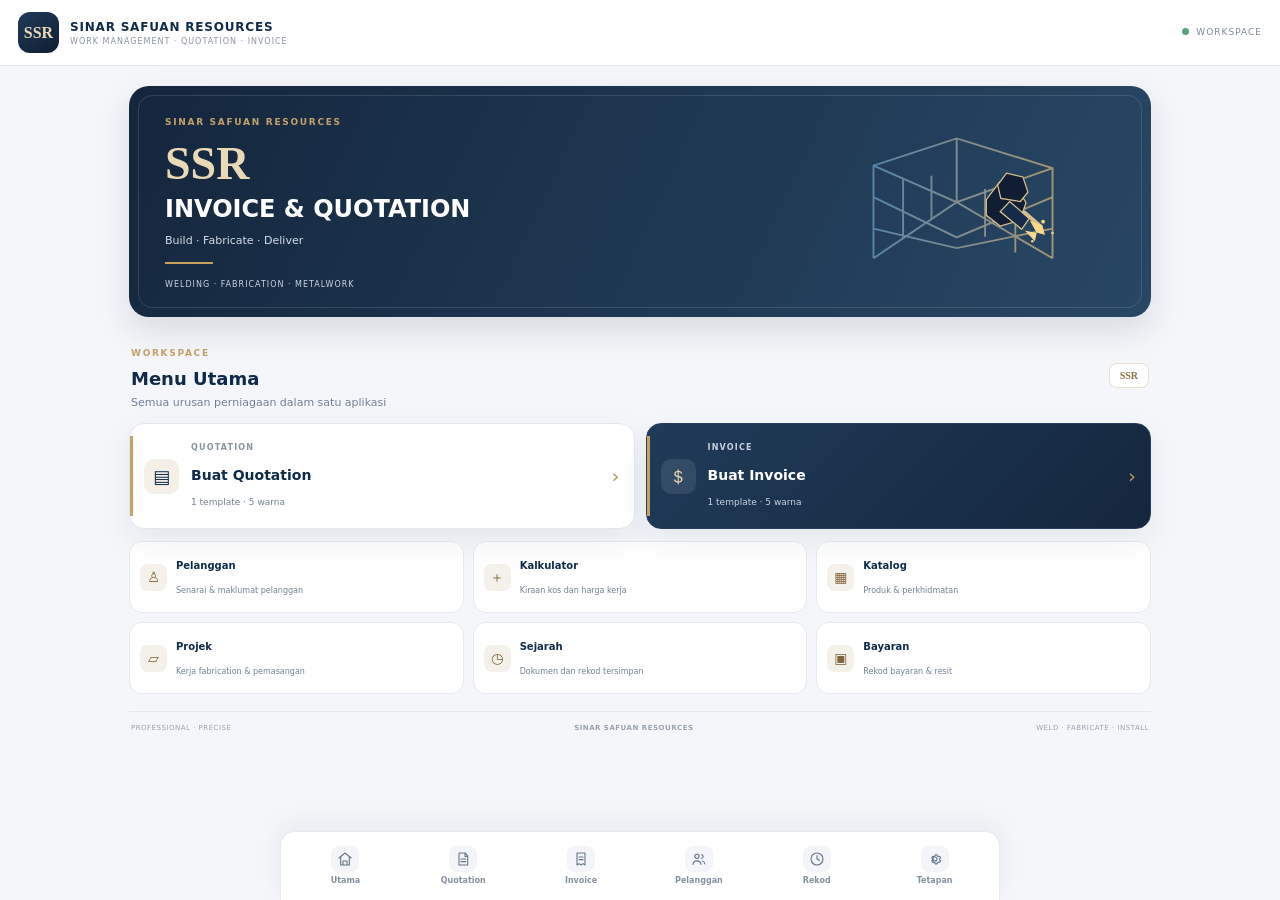
==== commit 8c771ac2: "Rebuild SSR app visual system and navigation" ====
--- a/index.html
+++ b/index.html
@@ -1,66 +1,26 @@
 <!doctype html>
 <html lang="ms"><head><meta charset="utf-8"><meta name="viewport" content="width=device-width,initial-scale=1,maximum-scale=5,user-scalable=yes"><meta name="theme-color" content="#101d32"><title>Invoice / Quotation SSR</title>
 <style>
-:root{--navy:#17283d;--navy2:#243b55;--gold:#c7a46b;--gold-light:#ead9b7;--ink:#263447;--muted:#788596;--line:#e6e9ed;--surface:#fff;--canvas:#f4f5f7;--shadow:0 8px 24px #1b2b4010;--radius:18px}
-*{box-sizing:border-box}
-html{min-height:100%;height:auto;overflow-y:auto;-webkit-overflow-scrolling:touch;background:var(--canvas)}
-body{margin:0;min-height:100dvh;height:auto;overflow-y:auto;-webkit-overflow-scrolling:touch;overscroll-behavior-y:auto;touch-action:pan-y;background:var(--canvas);color:var(--ink);font:14px/1.5 Inter,ui-sans-serif,system-ui,-apple-system,"Segoe UI",sans-serif;padding-bottom:calc(92px + env(safe-area-inset-bottom))}
-button,input,select,textarea{font:inherit}
-button{cursor:pointer}
-.app-header{height:72px;padding:0 clamp(15px,4vw,42px);display:flex;align-items:center;justify-content:space-between;background:linear-gradient(110deg,#17283d,#29415c);color:#fff;position:sticky;top:0;z-index:30;box-shadow:0 5px 20px #10243a20}
-.app-header .brand{display:flex;align-items:center;gap:12px}
-.app-header .mark{width:44px;height:44px;border:1px solid #d5b77f;border-radius:13px;display:grid;place-items:center;background:linear-gradient(145deg,#ffffff20,#ffffff05);color:#ead9b7;font:bold 17px Georgia;letter-spacing:-1px;box-shadow:inset 0 1px 8px #ffffff20}
-.app-header h1{font:700 13px/1.25 Inter,system-ui;letter-spacing:1px;color:#fff;margin:0}
-.app-header small{display:block;margin-top:4px;font-size:9px;letter-spacing:1.25px;color:#d6deea}
-.header-status{display:flex;align-items:center;gap:8px;color:#dce4ed;font-size:9px;letter-spacing:1.4px}.status-dot{width:7px;height:7px;border-radius:50%;background:#d7bd8c;box-shadow:0 0 0 4px #ffffff14}
-main{max-width:1120px;margin:auto;padding:22px clamp(12px,3vw,30px) 34px}
-.tabs{display:none!important}
-.dashboard-screen{display:block}
-.dash-hero{min-height:238px;border-radius:22px;overflow:hidden;background:radial-gradient(circle at 82% 24%,#506b87 0,transparent 32%),linear-gradient(115deg,#17283d,#0e1b2c 78%);padding:28px clamp(20px,4vw,42px);display:flex;align-items:center;justify-content:space-between;position:relative;box-shadow:0 14px 34px #17283d20;border:1px solid #ffffff18}
-.dash-hero:after{content:"";position:absolute;inset:10px;border:1px solid #ffffff18;border-radius:15px;pointer-events:none}
-.hero-copy{position:relative;z-index:2;color:#fff}.eyebrow{font-size:9px;letter-spacing:2px;font-weight:800;color:#d8bd8c;text-transform:uppercase}
-.hero-mark{font:bold 50px/1 Georgia,serif;letter-spacing:-4px;color:#ead9b7;margin:12px 0 5px;text-shadow:0 2px 0 #806b49}
-.hero-copy h2{font-size:clamp(19px,3vw,27px);letter-spacing:1px;margin:0;color:#fff}.hero-copy p{font-size:12px;color:#d5deea;margin:7px 0 15px}.hero-rule{display:block;width:62px;height:2px;background:#d2b47c;border-radius:4px;margin-bottom:10px}.hero-copy small{font-size:8px;letter-spacing:1.6px;color:#d2dce7}
-.hero-art{width:min(40%,330px);height:190px;display:grid;place-items:center;z-index:1}.weld-scene{width:100%;height:100%;filter:drop-shadow(0 7px 15px #0004)}
-.dash-heading{display:flex;align-items:center;justify-content:space-between;margin:27px 2px 14px}.dash-heading h2{font-size:20px;letter-spacing:-.35px;margin:3px 0;color:var(--navy)}.dash-heading p{margin:0;color:var(--muted);font-size:11px}.live-mark{border:1px solid #e5d8bd;color:var(--navy);background:#fbf8f1;padding:7px 11px;border-radius:9px;font:bold 11px Georgia}
-.primary-actions{display:grid;grid-template-columns:repeat(2,minmax(0,1fr));gap:13px;margin-bottom:14px}
-.action-card{min-height:125px;border:1px solid #e5e8ec;border-radius:17px;background:linear-gradient(145deg,#fff,#fbfbfa);padding:17px 18px;display:grid;grid-template-columns:43px 1fr auto;grid-template-rows:auto auto auto;align-items:center;text-align:left;gap:2px 12px;box-shadow:var(--shadow);color:var(--ink);position:relative;overflow:hidden;transition:transform .16s,box-shadow .16s}
-.action-card:before{content:"";position:absolute;left:0;top:13px;bottom:13px;width:3px;background:var(--gold);border-radius:0 4px 4px 0}
-.action-card:active,.quick-card:active{transform:scale(.985)}
-.action-icon{grid-row:1/4;width:41px;height:41px;display:grid;place-items:center;border-radius:12px;background:#f5f0e6;color:var(--navy);font-size:21px;border:1px solid #e8dcc5}
-.action-label{font-size:8px;font-weight:800;letter-spacing:1.7px;color:#8a929d}.action-card strong{font-size:16px;color:var(--navy)}.action-card small{font-size:10px;color:var(--muted)}.action-arrow{grid-column:3;grid-row:1/4;font-size:23px;color:#b99b67}
-.quick-grid{display:grid;grid-template-columns:repeat(3,minmax(0,1fr));gap:11px}
-.quick-card{min-height:94px;border:1px solid #e7eaee;border-radius:15px;background:#fff;padding:14px;text-align:left;display:grid;grid-template-columns:34px 1fr;grid-template-rows:auto auto;align-items:center;gap:2px 10px;box-shadow:0 4px 14px #142b4908;color:var(--ink);transition:transform .16s}
-.quick-icon{grid-row:1/3;width:32px;height:32px;display:grid;place-items:center;border-radius:10px;background:#f5f1e8;color:var(--navy);font-size:17px;border:1px solid #eee5d5}
-.quick-card b{font-size:12px;color:var(--navy)}.quick-card small{font-size:9px;line-height:1.35;color:var(--muted)}
-.dash-footer{margin-top:20px;border-top:1px solid #e2e6eb;padding:14px 3px 3px;display:flex;justify-content:space-between;gap:8px;color:#8993a0;font-size:8px;letter-spacing:1px}.dash-footer b{color:var(--navy)}
-#form,#customers,#history,#preview{animation:screenIn .2s ease}@keyframes screenIn{from{opacity:.55;transform:translateY(5px)}to{opacity:1;transform:none}}
-#form{display:grid;grid-template-columns:repeat(2,minmax(0,1fr));gap:14px;align-items:start}
-#form>.panel{margin:0;min-width:0}
-.panel{border:1px solid #e6e9ed;border-radius:var(--radius);padding:19px;background:var(--surface);box-shadow:var(--shadow);margin-bottom:13px}
-.panel h2{font-size:13px;font-weight:800;letter-spacing:.15px;color:var(--navy);margin:0 0 14px;padding-bottom:10px;border-bottom:1px solid #eef0f2;display:flex;align-items:center;gap:9px}
-.panel h2:before{content:"";width:3px;height:16px;border-radius:4px;background:var(--gold)}
-#form>.panel:first-child,#form>#customerPanel,#form>#companyPanel,#form>.actions,#form>.panel:has(#items),#form>.panel:has(#logoFile),#form>.panel:has(#savedCustomer),#form>.panel:has(#calculatorPanel),#form>.panel:has(#payDocSelect),#form>.panel:has(#backup),#form>.panel:has(#catName),#form>.panel:has(#projectName){grid-column:1/-1}
-.grid{display:grid;grid-template-columns:repeat(2,minmax(0,1fr));gap:12px}.field{display:flex;flex-direction:column;gap:6px;min-width:0}.field.full{grid-column:1/-1}
-label{font-size:10px;font-weight:750;letter-spacing:.35px;color:#687789;text-transform:uppercase}
-input,select,textarea{width:100%;min-width:0;min-height:43px;border:1px solid #dfe4e9;border-radius:10px;background:#fafbfc;color:#263447;padding:11px 12px;font:13px Inter,system-ui;outline:none;transition:border .15s,box-shadow .15s}
-input:focus,select:focus,textarea:focus{border-color:#c5a36b;box-shadow:0 0 0 3px #c5a36b24;background:#fff}
-textarea{min-height:78px;resize:vertical}
-.actions{display:flex;gap:8px;flex-wrap:wrap;margin-top:14px}
-.btn{border:1px solid transparent;border-radius:10px;padding:10px 15px;min-height:41px;font:700 11px Inter,system-ui;letter-spacing:.1px;transition:transform .15s,box-shadow .15s}
-.btn:active{transform:scale(.98)}.btn.primary{background:linear-gradient(135deg,#c5a36b,#e3cfaa);color:#1d2c40;box-shadow:0 4px 12px #b9955c26}.btn.dark{background:#1b3048;color:#fff;box-shadow:0 4px 12px #172b421c}.btn.soft{background:#f5f6f7;border-color:#e5e8eb;color:#48576a}.btn.danger{background:#fff1ef;color:#a43c32}
-.items{display:grid;gap:9px}.item{display:grid;grid-template-columns:1.5fr .55fr .8fr auto;gap:7px;align-items:end;padding:11px;border:1px solid #e9ecef;border-radius:12px;background:#fafbfc}.item .field label{font-size:9px}.item input{padding:9px 8px}.total{display:flex;justify-content:space-between;align-items:center;border:0;background:#1b3048;color:white;border-radius:12px;padding:14px 16px;margin-top:14px;font-size:13px;font-weight:800}.total strong{color:#ead9b7}
-.hint{font-size:11px;color:#7c8998;line-height:1.6}.hidden{display:none!important}
-.template-gallery{display:grid;grid-template-columns:repeat(2,minmax(0,1fr));gap:11px;margin-top:12px}.template-choice{border:1px solid #e5e8ec;border-radius:13px;padding:10px;background:#fff;text-align:left;box-shadow:0 3px 12px #172b4208;min-width:0}.template-choice.selected{border:2px solid #b99a66;box-shadow:0 0 0 3px #c9ad7c24}.template-thumb{height:130px;position:relative;overflow:hidden;background:var(--thumb-bg,#f8f7f4);border:1px solid #e7e4dd;border-radius:5px;padding:12px 9px;color:var(--thumb-ink,#20344c)}.template-thumb .t-head{height:27px;background:var(--thumb-head,#182b44);margin:-12px -9px 9px;padding:6px 8px;color:#fff;display:flex;justify-content:space-between;align-items:center}.template-thumb .t-brand{width:45%;height:4px;background:currentColor;opacity:.8}.template-thumb .t-title{font:bold 8px Arial;letter-spacing:1px}.template-thumb .t-meta{height:15px;border:1px solid var(--thumb-accent,#c39a58);margin:7px 0}.template-thumb .t-lines{height:4px;background:#cbd2da;margin:6px 0}.template-thumb .t-total{height:15px;background:var(--thumb-accent,#c39a58);margin-top:8px}.template-thumb .t-photo{position:absolute;right:8px;top:40px;width:40px;height:25px;border-radius:3px;background:linear-gradient(135deg,#172638,#40586c 45%,#dca75d 48%,#fff0b2 53%,#27394b 58%);opacity:.82}.template-choice b{display:block;font-size:11px;margin-top:8px;color:#1b2b40}.template-choice small{font-size:9px;color:#7a8490;display:block;margin-top:2px}
-.customer-screen{padding-bottom:18px}.customer-record{display:flex;align-items:center;justify-content:space-between;gap:10px;padding:12px 0;border-bottom:1px solid #edf0f2}.customer-record-main{min-width:0;display:grid;gap:4px}.customer-record-main b{font-size:12px;color:#1b2d43}.customer-record-main small{font-size:10px;color:#7a8491;overflow-wrap:anywhere}.customer-record-actions{display:flex;gap:5px;flex:none}.customer-record-actions .btn{padding:7px 9px;font-size:9px}.empty-state{font-size:12px;color:#8b929d;padding:14px 0}#customerPanel{margin-top:12px}
-#history .panel+.panel{margin-top:13px}#history .grid>.panel{background:linear-gradient(145deg,#fff,#faf8f3);border-radius:13px;padding:14px;box-shadow:none}#history .grid>.panel label{color:var(--muted)}#history .grid>.panel div[id]{color:var(--navy)}
-.preview-panel{padding:16px!important}.preview-tools{display:flex;gap:8px;align-items:center;justify-content:space-between;padding:0 0 12px;border-bottom:1px solid #edf0f3;margin-bottom:10px}.preview-tools .btn{min-height:35px;padding:7px 10px}.preview-wrap{background:#e9edf1;border-radius:13px;padding:13px;overflow:auto;overscroll-behavior:contain;touch-action:pan-x pan-y pinch-zoom}#paper{box-shadow:0 10px 30px #15294320}
-.bottom-nav{position:fixed;z-index:40;left:50%;transform:translateX(-50%);bottom:0;width:min(100%,760px);height:72px;padding:6px 9px calc(6px + env(safe-area-inset-bottom));background:#fff;border:1px solid #e6e9ed;border-bottom:0;border-radius:17px 17px 0 0;box-shadow:0 -7px 24px #142b4912;display:grid;grid-template-columns:repeat(5,1fr);gap:4px;touch-action:pan-x}
-.nav-item{border:0;background:transparent;color:#8993a0;border-radius:11px;display:flex;flex-direction:column;align-items:center;justify-content:center;gap:3px;padding:4px}.nav-item .nav-symbol{font-size:20px;line-height:1.1}.nav-item small{font-size:9px;font-weight:700;letter-spacing:.1px}.nav-item.active{color:#1b3048;background:#f6f2e9}.nav-item.active .nav-symbol{color:#b38f57}
-@media(min-width:900px){#form{grid-template-columns:repeat(2,minmax(0,1fr))}.bottom-nav{bottom:15px;border-radius:16px;height:64px;padding-bottom:6px}body{padding-bottom:100px}}
-@media(max-width:700px){.app-header{height:64px;padding:0 13px}.header-status{display:none}main{padding:13px 11px 25px}.dash-hero{min-height:195px;padding:20px 17px;border-radius:17px}.hero-mark{font-size:40px}.hero-art{width:36%;height:135px}.hero-copy h2{font-size:17px}.hero-copy small{font-size:7px;letter-spacing:1px}.dash-heading{margin:21px 2px 12px}.dash-heading h2{font-size:18px}.primary-actions{gap:8px}.action-card{min-height:112px;padding:12px 10px;grid-template-columns:32px 1fr auto;gap:2px 7px;border-radius:14px}.action-icon{width:31px;height:31px;font-size:16px}.action-card strong{font-size:13px}.action-card small{font-size:8px}.action-label{font-size:7px;letter-spacing:1px}.quick-grid{grid-template-columns:repeat(2,minmax(0,1fr));gap:8px}.quick-card{min-height:83px;padding:10px;grid-template-columns:29px 1fr;gap:2px 7px;border-radius:12px}.quick-icon{width:28px;height:28px;font-size:15px}.quick-card b{font-size:11px}.quick-card small{font-size:8px}.dash-footer{font-size:6px;letter-spacing:.5px;flex-wrap:wrap}#form{display:block}#form>.panel{margin-bottom:11px;padding:15px;border-radius:15px}.panel h2{font-size:12px}.grid{grid-template-columns:repeat(2,minmax(0,1fr));gap:9px}.field.full{grid-column:1/-1}.item{grid-template-columns:minmax(0,1fr) .52fr .72fr auto;gap:5px;padding:8px}.item input{font-size:10px;padding:8px 5px}.btn{font-size:10px;padding:9px 10px}.bottom-nav{height:68px}.nav-item .nav-symbol{font-size:18px}.nav-item small{font-size:8px}.preview-tools{flex-wrap:wrap}.preview-tools>div{display:flex;flex-wrap:wrap;gap:5px}.preview-wrap{padding:8px}.template-gallery{gap:8px}.template-choice{padding:7px}.template-thumb{height:115px}}
-@media(max-width:380px){.hero-art{width:30%}.hero-copy h2{font-size:15px}.hero-copy small{font-size:6px}.action-card{grid-template-columns:28px 1fr auto;padding:10px 8px}.action-icon{width:27px;height:27px}.action-card strong{font-size:11px}.quick-card{grid-template-columns:25px 1fr;padding:8px}.quick-icon{width:24px;height:24px}.grid{gap:7px}}
+:root{--navy:#14263d;--navy2:#203b59;--gold:#c5a36b;--ink:#243247;--muted:#778394;--line:#e6eaf0;--bg:#f4f6f9;--shadow:0 8px 26px #14263d0d}
+*{box-sizing:border-box}html,body{margin:0;min-height:100%;background:var(--bg);color:var(--ink);font:14px/1.5 Inter,system-ui,sans-serif}html{overflow-y:auto;-webkit-overflow-scrolling:touch}body{min-height:100dvh;padding-bottom:calc(92px + env(safe-area-inset-bottom));overflow-y:auto;touch-action:pan-y}
+button,input,select,textarea{font:inherit}button{cursor:pointer}.app-header{height:66px;padding:0 18px;display:flex;align-items:center;justify-content:space-between;background:#fff;border-bottom:1px solid var(--line);position:sticky;top:0;z-index:30}.app-header .brand{display:flex;align-items:center;gap:11px}.app-header .mark{width:41px;height:41px;border-radius:12px;display:grid;place-items:center;background:linear-gradient(145deg,#203b59,#101e31);color:#ead9b7;font:bold 16px Georgia}.app-header h1{margin:0;color:var(--navy);font-size:12px;letter-spacing:.8px}.app-header small{display:block;color:#8994a3;font-size:8px;letter-spacing:1px}.header-status{font-size:9px;color:#7f8b9a;letter-spacing:1px}.status-dot{display:inline-block;width:7px;height:7px;border-radius:50%;background:#58a47a;margin-right:7px}
+main{max-width:1050px;margin:auto;padding:20px 14px 30px}.hidden{display:none!important}.tabs{display:none!important}
+.dash-hero{min-height:194px;padding:24px clamp(16px,4vw,36px);border-radius:20px;background:linear-gradient(115deg,#14263d,#284765);color:#fff;display:flex;align-items:center;justify-content:space-between;overflow:hidden;position:relative;box-shadow:0 14px 32px #14263d20}.dash-hero:after{content:"";position:absolute;inset:9px;border:1px solid #ffffff20;border-radius:14px;pointer-events:none}.hero-copy{position:relative;z-index:2}.eyebrow{font-size:9px;letter-spacing:1.7px;font-weight:800;color:#c4a16a}.hero-mark{font:bold 46px/1 Georgia;color:#ead9b7;margin:10px 0 4px}.hero-copy h2{font-size:clamp(16px,3vw,24px);margin:0;color:#fff}.hero-copy p{font-size:11px;color:#d5deea;margin:6px 0 12px}.hero-rule{display:block;width:48px;height:2px;background:var(--gold);margin-bottom:8px}.hero-copy small{font-size:8px;letter-spacing:1px;color:#cbd5e0}.hero-art{width:32%;height:145px}.weld-scene{width:100%;height:100%}
+.dash-heading{display:flex;align-items:center;justify-content:space-between;margin:24px 2px 12px}.dash-heading h2{font-size:18px;color:var(--navy);margin:3px 0}.dash-heading p{font-size:11px;color:var(--muted);margin:0}.live-mark{background:#fff;border:1px solid #e8dfce;color:#8c7045;padding:6px 10px;border-radius:8px;font:700 10px Georgia}
+.primary-actions{display:grid;grid-template-columns:repeat(2,minmax(0,1fr));gap:11px;margin-bottom:12px}.action-card{min-height:106px;border:1px solid #e3e7ed;border-radius:15px;background:#fff;padding:14px;display:grid;grid-template-columns:37px 1fr auto;grid-template-rows:auto auto auto;align-items:center;gap:2px 10px;text-align:left;box-shadow:var(--shadow);color:var(--ink);position:relative}.action-card:before{content:"";position:absolute;left:0;top:12px;bottom:12px;width:3px;background:var(--gold)}.action-icon{grid-row:1/4;width:35px;height:35px;border-radius:10px;background:#f4f0e8;color:var(--navy);display:grid;place-items:center;font-size:18px}.action-label{font-size:8px;letter-spacing:1.2px;font-weight:800;color:#8993a0}.action-card strong{font-size:14px;color:var(--navy)}.action-card small{font-size:9px;color:var(--muted)}.action-arrow{grid-column:3;grid-row:1/4;font-size:20px;color:#b99a66}.invoice-card{background:linear-gradient(135deg,#203b59,#14263d);border-color:#263f5d}.invoice-card .action-label,.invoice-card small{color:#c9d3df}.invoice-card strong{color:#fff}.invoice-card .action-icon{background:#ffffff18;color:#ead9b7}
+.quick-grid{display:grid;grid-template-columns:repeat(3,minmax(0,1fr));gap:9px}.quick-card{min-height:72px;border:1px solid #e6eaf0;border-radius:13px;background:#fff;padding:10px;display:grid;grid-template-columns:28px 1fr;grid-template-rows:auto auto;align-items:center;gap:1px 8px;text-align:left;color:var(--ink)}.quick-icon{grid-row:1/3;width:27px;height:27px;border-radius:8px;background:#f4f1ea;color:#80643c;display:grid;place-items:center}.quick-card b{font-size:10px;color:var(--navy)}.quick-card small{font-size:8px;color:var(--muted)}.dash-footer{display:flex;justify-content:space-between;gap:8px;margin-top:17px;padding:11px 2px 0;border-top:1px solid var(--line);font-size:7px;letter-spacing:.5px;color:#9aa3af}
+#form{display:block;max-width:820px;margin:auto}#form>.panel{margin-bottom:12px}.panel{background:#fff;border:1px solid var(--line);border-radius:15px;padding:16px;box-shadow:var(--shadow);margin-bottom:12px;min-width:0}.panel h2{font-size:12px;font-weight:800;color:var(--navy);margin:0 0 12px;padding-bottom:9px;border-bottom:1px solid #edf0f4;display:flex;gap:8px;align-items:center}.panel h2:before{content:"";width:3px;height:14px;border-radius:3px;background:var(--gold)}
+.grid{display:grid;grid-template-columns:repeat(2,minmax(0,1fr));gap:9px}.field{display:flex;flex-direction:column;gap:5px;min-width:0}.field.full{grid-column:1/-1}label{font-size:9px;font-weight:800;letter-spacing:.4px;color:#6d7b8d;text-transform:uppercase}input,select,textarea{width:100%;min-width:0;min-height:41px;border:1px solid #dfe4eb;border-radius:9px;background:#fafbfd;color:#253449;padding:10px;font-size:12px;outline:none}input:focus,select:focus,textarea:focus{border-color:#c3a16a;box-shadow:0 0 0 3px #c3a16a20;background:#fff}textarea{min-height:72px;resize:vertical}
+.actions{display:flex;gap:8px;flex-wrap:wrap;margin-top:12px}.btn{border:1px solid transparent;border-radius:9px;padding:9px 13px;min-height:38px;font-size:10px;font-weight:800}.btn.primary{background:linear-gradient(135deg,#c5a36b,#e3cfaa);color:#17283d}.btn.dark{background:#1a304a;color:#fff}.btn.soft{background:#f6f7f9;border-color:#e4e8ed;color:#4d5c6f}.btn.danger{background:#fff1ef;color:#a43c32}
+.items{display:grid;gap:8px}.item{display:grid;grid-template-columns:1.5fr .55fr .8fr auto;gap:6px;align-items:end;padding:9px;border:1px solid #e8ecf1;border-radius:10px;background:#fafbfd}.item input{padding:8px}.total{display:flex;justify-content:space-between;border-radius:10px;padding:12px 14px;background:#1a304a;color:#fff;margin-top:12px;font-size:12px;font-weight:800}.total strong{color:#ead9b7}.hint{font-size:10px;line-height:1.6;color:#7e8a99}
+.template-gallery{display:grid;grid-template-columns:repeat(2,minmax(0,1fr));gap:9px;margin-top:10px}.template-choice{padding:8px;border:1px solid #e5e9ef;border-radius:11px;background:#fff;text-align:left}.template-choice.selected{border:2px solid #bd9b65;box-shadow:0 0 0 3px #c5a36b20}.template-thumb{height:112px;overflow:hidden;border:1px solid #e5e8ed;border-radius:5px;background:#f8f8f7;padding:9px}.template-choice b{display:block;font-size:10px;color:var(--navy);margin-top:6px}.template-choice small{font-size:8px;color:var(--muted)}
+.customer-screen,#history{max-width:850px;margin:auto}.customer-record{display:flex;justify-content:space-between;align-items:center;gap:10px;padding:11px 0;border-bottom:1px solid var(--line)}.customer-record-main{min-width:0;display:grid;gap:4px}.customer-record-main b{font-size:12px;color:var(--navy)}.customer-record-main small{font-size:10px;color:var(--muted);overflow-wrap:anywhere}.customer-record-actions{display:flex;gap:5px;flex:none}.customer-record-actions .btn{padding:6px 8px;font-size:9px}
+#history .grid>.panel{padding:12px;box-shadow:none;background:#fafbfd}#history .grid>.panel div[id]{font-size:20px!important;color:var(--navy)}.preview-panel{padding:13px!important}.preview-tools{display:flex;align-items:center;justify-content:space-between;gap:8px;flex-wrap:wrap;padding-bottom:10px;border-bottom:1px solid var(--line);margin-bottom:10px}.preview-tools .btn{min-height:33px;padding:6px 9px}.preview-wrap{background:#edf0f4;border-radius:11px;padding:10px;overflow:auto;touch-action:pan-x pan-y pinch-zoom;overscroll-behavior:contain}#paper{box-shadow:0 8px 25px #15294320}
+.bottom-nav{position:fixed;z-index:40;left:50%;transform:translateX(-50%);bottom:0;width:min(100%,720px);height:69px;padding:6px 7px calc(6px + env(safe-area-inset-bottom));background:#fff;border:1px solid #e5e9ef;border-bottom:0;border-radius:15px 15px 0 0;box-shadow:0 -7px 24px #142b4910;display:grid;grid-template-columns:repeat(6,minmax(0,1fr));gap:3px}.nav-item{border:0;background:transparent;color:#8792a1;border-radius:9px;display:flex;flex-direction:column;align-items:center;justify-content:center;gap:3px;padding:3px;min-width:0}.nav-item span{width:28px;height:26px;display:grid;place-items:center;border-radius:8px;background:#f3f5f8;color:#657489}.nav-item span svg{width:16px;height:16px}.nav-item small{font-size:8px;font-weight:750;white-space:nowrap}.nav-item.active{background:#f6f2e9;color:#1c3048}.nav-item.active span{background:#e9dcc3;color:#725a35}
+@media(max-width:700px){.app-header{height:61px;padding:0 11px}.header-status{display:none}main{padding:12px 9px 24px}.dash-hero{min-height:165px;padding:17px 14px;border-radius:15px}.hero-mark{font-size:36px}.hero-art{width:29%;height:105px}.hero-copy h2{font-size:14px}.hero-copy p{font-size:9px}.hero-copy small{font-size:6px}.dash-heading{margin:19px 2px 10px}.dash-heading h2{font-size:16px}.primary-actions{gap:7px}.action-card{min-height:94px;padding:9px 8px;grid-template-columns:27px 1fr auto;gap:2px 6px}.action-icon{width:26px;height:26px;font-size:14px}.action-card strong{font-size:10px}.action-card small{font-size:7px}.action-label{font-size:6px}.quick-grid{grid-template-columns:repeat(2,minmax(0,1fr));gap:7px}.quick-card{min-height:66px;padding:8px;grid-template-columns:25px 1fr;gap:1px 7px}.quick-icon{width:24px;height:24px}.quick-card b{font-size:9px}.quick-card small{font-size:7px}.dash-footer{font-size:6px;flex-wrap:wrap}#form>.panel{padding:13px;border-radius:12px;margin-bottom:9px}.grid{gap:7px}.btn{font-size:9px;padding:8px 9px}.bottom-nav{height:65px}.nav-item span{width:24px;height:23px}.nav-item span svg{width:15px;height:15px}.nav-item small{font-size:7px}.item{grid-template-columns:minmax(0,1fr) .48fr .7fr auto;gap:4px;padding:7px}.item input{font-size:10px;padding:7px 4px}.preview-wrap{padding:6px}}
+@media(max-width:360px){.nav-item small{font-size:6px}.nav-item span{width:22px;height:22px}.action-card{grid-template-columns:24px 1fr auto;padding:7px}.action-card strong{font-size:9px}.hero-art{width:25%}}
 @media print{body{padding:0;background:#fff}.app-header,.bottom-nav{display:none!important}main{padding:0}.paper{box-shadow:none!important}}
+
 .ssr-top:after{content:"";position:absolute;left:-5%;right:-5%;bottom:-48px;height:75px;border-top:6px solid var(--accent);border-radius:50%;transform:rotate(-3deg);box-shadow:0 -4px 0 #fff5}
 .ssr-brand{display:flex;align-items:center;gap:14px;z-index:2;max-width:68%}.ssr-brand .doc-logo,.ssr-brand .doc-logo-fallback{width:105px;height:82px;object-fit:contain;border:0;background:transparent;padding:0;border-radius:0}
 .ssr-brand .doc-logo-fallback{display:grid;place-items:center;font:bold italic 45px Georgia;color:var(--accent);text-shadow:0 2px 0 #fff5}
@@ -333,11 +293,11 @@
  // Hide text-only select controls; keep their values as the source of truth.
  $('quotationTemplateField').classList.add('hidden');$('invoiceTemplateField').classList.add('hidden');
  const palette=[
- ['#102b49','#c9a15c','#f5f1e8','Steel Navy','Navy metalik'],
- ['#20232b','#d2ad69','#f7f2e8','Champagne Gold','Hitam dan emas'],
- ['#454d57','#b7c0c8','#f4f5f5','Graphite Silver','Keluli grafit'],
- ['#17445c','#72a8c4','#edf4f7','Industrial Blue','Biru industri'],
- ['#49372b','#c27b4e','#fbf2e8','Copper Forge','Tembaga welding']
+ ['#173f69','#d2ad70','#f3f6fa','Biru','Biru profesional'],
+ ['#842f3d','#d8a5a7','#fbf2f2','Merah','Merah elegan'],
+ ['#a95120','#e8aa70','#fff5ed','Oren','Oren industri'],
+ ['#b58b20','#33445a','#fff9e9','Kuning','Emas kuning'],
+ ['#62418a','#c7b0df','#f7f2fc','Ungu','Ungu eksklusif']
  ];
  const gallery=$('templateGallery');
  function paintGallery(){
@@ -378,13 +338,12 @@
  settings:'<circle cx="12" cy="12" r="3"/><path d="m19 13.5 1.4 1.1-1.4 2.4-1.7-.5a7.5 7.5 0 0 1-1.8 1l-.3 1.8h-2.8l-.4-1.8a7.5 7.5 0 0 1-1.8-1l-1.7.5-1.4-2.4 1.4-1.1a7 7 0 0 1 0-2l-1.4-1.1 1.4-2.4 1.7.5a7.5 7.5 0 0 1 1.8-1l.4-1.8h2.8l.3 1.8a7.5 7.5 0 0 1 1.8 1l1.7-.5 1.4 2.4-1.4 1.1a7 7 0 0 1 0 2z"/>'
  };
  document.querySelectorAll('.bottom-nav .nav-item').forEach((b,i)=>{const key=['dashboard','quote','invoice','customer','history','settings'][i];b.querySelector('span').innerHTML='<svg viewBox="0 0 24 24" aria-hidden="true" fill="none" stroke="currentColor" stroke-width="1.65" stroke-linecap="round" stroke-linejoin="round">'+icons[key]+'</svg>'});
- const st=document.createElement('style');st.textContent='.nav-item span svg{width:18px;height:18px;filter:drop-shadow(0 1px 1px #fff8)}.nav-item span{width:32px;height:30px;display:grid;place-items:center;background:linear-gradient(145deg,#fff,#d4c19d);border:1px solid #e8d4ad;border-radius:10px;box-shadow:inset 1px 1px 3px #fff,0 3px 8px #0003;color:#18304a}.nav-item.active span{background:linear-gradient(145deg,#f9e7be,#b68d4d);color:#14243a}';
- document.head.append(st);
+ 
 })();
 
 
 (function(){
-var style=document.createElement('style');style.textContent='.nav-item span:before,.nav-item span:after{content:none!important;display:none!important}.bottom-nav{background:linear-gradient(110deg,#101c30,#1b2c43);border-radius:18px 18px 0 0}.nav-item span{border-radius:50%!important;width:34px!important;height:34px!important;background:linear-gradient(145deg,#fffdf7,#d8c6a4)!important;border:1px solid #c8ae7b!important;box-shadow:0 2px 6px #0002!important}.nav-item span svg{width:19px;height:19px}.nav-item.active span{background:linear-gradient(145deg,#f8e8c6,#b58b4c)!important}.dash-hero{border:1px solid #b99a65;box-shadow:0 18px 40px #14243a30;background:radial-gradient(ellipse at 80% 30%,#41536b,#172a43 48%,#0e1a2b)}.hero-copy h2,.action-card strong{font-family:Georgia,serif;letter-spacing:.3px}.action-card{border-radius:18px;box-shadow:0 12px 28px #15243b16;border:1px solid #d5c29c}.quote-card{background:linear-gradient(145deg,#fdfbf6,#e9e2d4)}.invoice-card{background:linear-gradient(145deg,#203650,#101d30);color:#f7f1e5;border-color:#b89455}.quick-card{border-radius:15px;background:linear-gradient(145deg,#fffefa,#f0ece3);border-color:#d8c8a8}.customer-screen .panel{padding:17px;margin-bottom:13px}.ssr-customer{border:1px solid #ded3bd;border-left:4px solid #b58c4e;border-radius:13px;padding:13px;margin:10px 0;background:linear-gradient(135deg,#fff,#f5f1e9);box-shadow:0 6px 16px #18263a0b}.ssr-customer b{display:block;color:#172940;font-size:14px}.ssr-customer p{font-size:12px;color:#687384;line-height:1.5}.ssr-record{border:1px solid #ded4c1;border-radius:15px;padding:14px;margin:10px 0;background:linear-gradient(145deg,#fff,#f5f1e8);box-shadow:0 7px 18px #15243b0c}.ssr-record.inv{border-left:5px solid #bd9658}.ssr-record.qt{border-left:5px solid #365675}.ssr-rec-top,.ssr-rec-total{display:flex;justify-content:space-between;gap:8px}.ssr-rec-top{font-size:10px;letter-spacing:1px;color:#8a6a36}.ssr-record>strong{display:block;color:#172940;margin:10px 0 4px}.ssr-record p{font-size:13px;color:#4d5969}.ssr-rec-total{border-top:1px solid #e6dece;padding-top:9px;font-size:12px;color:#78818d}.ssr-rec-total b{font-size:15px;color:#172940}.ssr-empty{padding:24px;text-align:center;color:#78818d;background:#f6f3ed;border-radius:12px}';document.head.append(style);
+
 var editIndex=-1;
 window.renderCustomerDirectory=function(){var q=($('cmSearch').value||'').toLowerCase();var arr=ssrCustomers.map(function(c,i){return Object.assign({_i:i},c)}).filter(function(c){return [c.customer,c.phone,c.address,c.reg].join(' ').toLowerCase().includes(q)});$('cmCount').textContent=ssrCustomers.length+' pelanggan';$('customerList').innerHTML=arr.length?arr.map(function(c){return '<article class="ssr-customer"><b>'+esc(c.customer||'Pelanggan')+'</b><p>'+esc(c.phone||'Tiada telefon')+'<br>'+esc(c.reg||'')+'<br>'+esc(c.address||'Tiada alamat')+'</p><div class="actions"><button class="btn soft" onclick="editSSRCustomer('+c._i+')">Edit</button><button class="btn danger" onclick="deleteSSRCustomer('+c._i+')">Padam</button></div></article>'}).join(''):'<div class="ssr-empty">Belum ada pelanggan. Tambah pelanggan pertama di atas.</div>'};
 window.editSSRCustomer=function(i){var c=ssrCustomers[i];if(!c)return;editIndex=i;$('cmName').value=c.customer||'';$('cmReg').value=c.reg||'';$('cmPhone').value=c.phone||'';$('cmAddress').value=c.address||'';$('customerFormTitle').textContent='Edit maklumat pelanggan';$('cmSave').textContent='Simpan perubahan';window.scrollTo(0,0)};
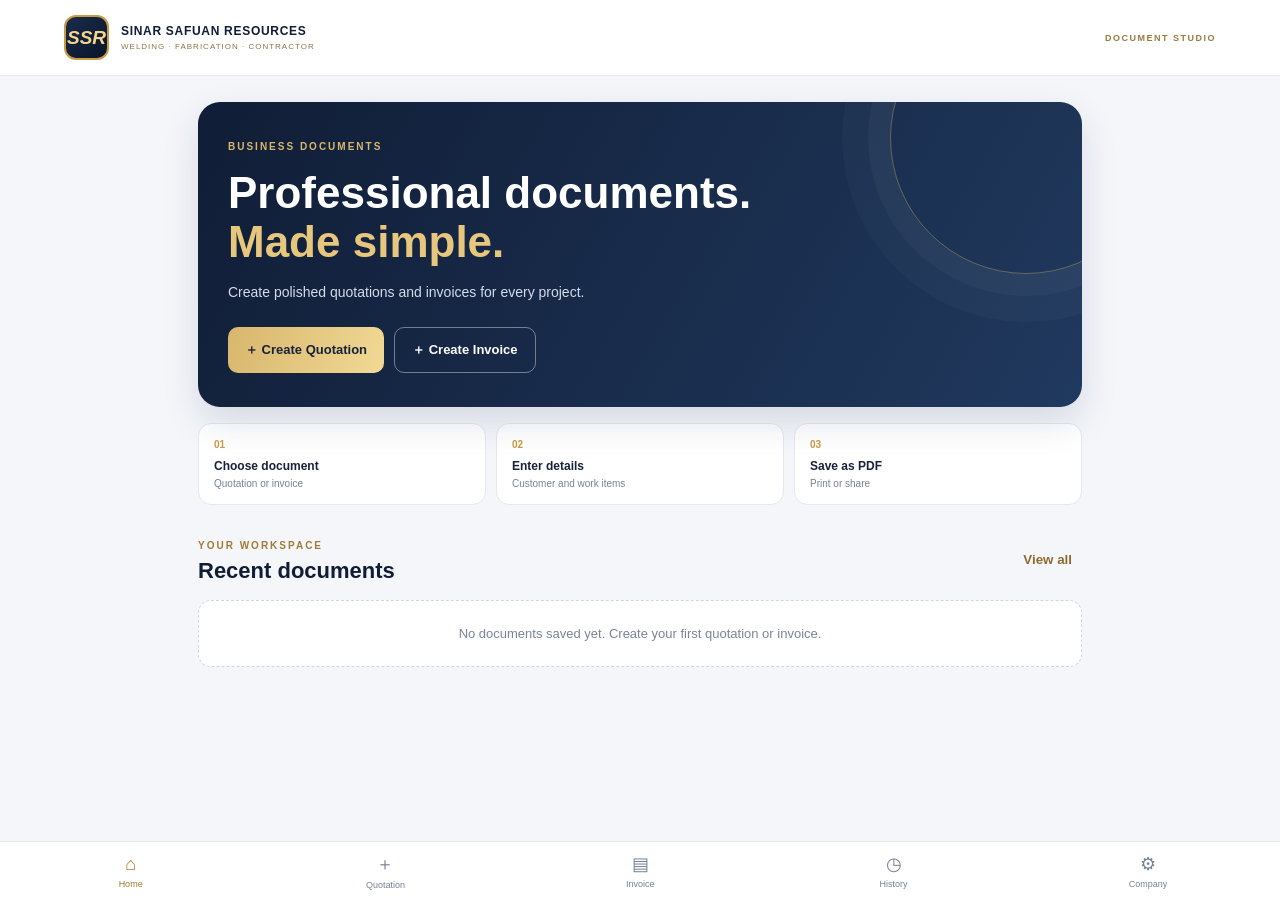
==== commit 53cfe924: "Build new SSR invoice and quotation app from scratch" ====
--- a/index.html
+++ b/index.html
@@ -1,355 +1,13 @@
 <!doctype html>
-<html lang="ms"><head><meta charset="utf-8"><meta name="viewport" content="width=device-width,initial-scale=1,maximum-scale=5,user-scalable=yes"><meta name="theme-color" content="#101d32"><title>Invoice / Quotation SSR</title>
-<style>
-:root{--navy:#14263d;--navy2:#203b59;--gold:#c5a36b;--ink:#243247;--muted:#778394;--line:#e6eaf0;--bg:#f4f6f9;--shadow:0 8px 26px #14263d0d}
-*{box-sizing:border-box}html,body{margin:0;min-height:100%;background:var(--bg);color:var(--ink);font:14px/1.5 Inter,system-ui,sans-serif}html{overflow-y:auto;-webkit-overflow-scrolling:touch}body{min-height:100dvh;padding-bottom:calc(92px + env(safe-area-inset-bottom));overflow-y:auto;touch-action:pan-y}
-button,input,select,textarea{font:inherit}button{cursor:pointer}.app-header{height:66px;padding:0 18px;display:flex;align-items:center;justify-content:space-between;background:#fff;border-bottom:1px solid var(--line);position:sticky;top:0;z-index:30}.app-header .brand{display:flex;align-items:center;gap:11px}.app-header .mark{width:41px;height:41px;border-radius:12px;display:grid;place-items:center;background:linear-gradient(145deg,#203b59,#101e31);color:#ead9b7;font:bold 16px Georgia}.app-header h1{margin:0;color:var(--navy);font-size:12px;letter-spacing:.8px}.app-header small{display:block;color:#8994a3;font-size:8px;letter-spacing:1px}.header-status{font-size:9px;color:#7f8b9a;letter-spacing:1px}.status-dot{display:inline-block;width:7px;height:7px;border-radius:50%;background:#58a47a;margin-right:7px}
-main{max-width:1050px;margin:auto;padding:20px 14px 30px}.hidden{display:none!important}.tabs{display:none!important}
-.dash-hero{min-height:194px;padding:24px clamp(16px,4vw,36px);border-radius:20px;background:linear-gradient(115deg,#14263d,#284765);color:#fff;display:flex;align-items:center;justify-content:space-between;overflow:hidden;position:relative;box-shadow:0 14px 32px #14263d20}.dash-hero:after{content:"";position:absolute;inset:9px;border:1px solid #ffffff20;border-radius:14px;pointer-events:none}.hero-copy{position:relative;z-index:2}.eyebrow{font-size:9px;letter-spacing:1.7px;font-weight:800;color:#c4a16a}.hero-mark{font:bold 46px/1 Georgia;color:#ead9b7;margin:10px 0 4px}.hero-copy h2{font-size:clamp(16px,3vw,24px);margin:0;color:#fff}.hero-copy p{font-size:11px;color:#d5deea;margin:6px 0 12px}.hero-rule{display:block;width:48px;height:2px;background:var(--gold);margin-bottom:8px}.hero-copy small{font-size:8px;letter-spacing:1px;color:#cbd5e0}.hero-art{width:32%;height:145px}.weld-scene{width:100%;height:100%}
-.dash-heading{display:flex;align-items:center;justify-content:space-between;margin:24px 2px 12px}.dash-heading h2{font-size:18px;color:var(--navy);margin:3px 0}.dash-heading p{font-size:11px;color:var(--muted);margin:0}.live-mark{background:#fff;border:1px solid #e8dfce;color:#8c7045;padding:6px 10px;border-radius:8px;font:700 10px Georgia}
-.primary-actions{display:grid;grid-template-columns:repeat(2,minmax(0,1fr));gap:11px;margin-bottom:12px}.action-card{min-height:106px;border:1px solid #e3e7ed;border-radius:15px;background:#fff;padding:14px;display:grid;grid-template-columns:37px 1fr auto;grid-template-rows:auto auto auto;align-items:center;gap:2px 10px;text-align:left;box-shadow:var(--shadow);color:var(--ink);position:relative}.action-card:before{content:"";position:absolute;left:0;top:12px;bottom:12px;width:3px;background:var(--gold)}.action-icon{grid-row:1/4;width:35px;height:35px;border-radius:10px;background:#f4f0e8;color:var(--navy);display:grid;place-items:center;font-size:18px}.action-label{font-size:8px;letter-spacing:1.2px;font-weight:800;color:#8993a0}.action-card strong{font-size:14px;color:var(--navy)}.action-card small{font-size:9px;color:var(--muted)}.action-arrow{grid-column:3;grid-row:1/4;font-size:20px;color:#b99a66}.invoice-card{background:linear-gradient(135deg,#203b59,#14263d);border-color:#263f5d}.invoice-card .action-label,.invoice-card small{color:#c9d3df}.invoice-card strong{color:#fff}.invoice-card .action-icon{background:#ffffff18;color:#ead9b7}
-.quick-grid{display:grid;grid-template-columns:repeat(3,minmax(0,1fr));gap:9px}.quick-card{min-height:72px;border:1px solid #e6eaf0;border-radius:13px;background:#fff;padding:10px;display:grid;grid-template-columns:28px 1fr;grid-template-rows:auto auto;align-items:center;gap:1px 8px;text-align:left;color:var(--ink)}.quick-icon{grid-row:1/3;width:27px;height:27px;border-radius:8px;background:#f4f1ea;color:#80643c;display:grid;place-items:center}.quick-card b{font-size:10px;color:var(--navy)}.quick-card small{font-size:8px;color:var(--muted)}.dash-footer{display:flex;justify-content:space-between;gap:8px;margin-top:17px;padding:11px 2px 0;border-top:1px solid var(--line);font-size:7px;letter-spacing:.5px;color:#9aa3af}
-#form{display:block;max-width:820px;margin:auto}#form>.panel{margin-bottom:12px}.panel{background:#fff;border:1px solid var(--line);border-radius:15px;padding:16px;box-shadow:var(--shadow);margin-bottom:12px;min-width:0}.panel h2{font-size:12px;font-weight:800;color:var(--navy);margin:0 0 12px;padding-bottom:9px;border-bottom:1px solid #edf0f4;display:flex;gap:8px;align-items:center}.panel h2:before{content:"";width:3px;height:14px;border-radius:3px;background:var(--gold)}
-.grid{display:grid;grid-template-columns:repeat(2,minmax(0,1fr));gap:9px}.field{display:flex;flex-direction:column;gap:5px;min-width:0}.field.full{grid-column:1/-1}label{font-size:9px;font-weight:800;letter-spacing:.4px;color:#6d7b8d;text-transform:uppercase}input,select,textarea{width:100%;min-width:0;min-height:41px;border:1px solid #dfe4eb;border-radius:9px;background:#fafbfd;color:#253449;padding:10px;font-size:12px;outline:none}input:focus,select:focus,textarea:focus{border-color:#c3a16a;box-shadow:0 0 0 3px #c3a16a20;background:#fff}textarea{min-height:72px;resize:vertical}
-.actions{display:flex;gap:8px;flex-wrap:wrap;margin-top:12px}.btn{border:1px solid transparent;border-radius:9px;padding:9px 13px;min-height:38px;font-size:10px;font-weight:800}.btn.primary{background:linear-gradient(135deg,#c5a36b,#e3cfaa);color:#17283d}.btn.dark{background:#1a304a;color:#fff}.btn.soft{background:#f6f7f9;border-color:#e4e8ed;color:#4d5c6f}.btn.danger{background:#fff1ef;color:#a43c32}
-.items{display:grid;gap:8px}.item{display:grid;grid-template-columns:1.5fr .55fr .8fr auto;gap:6px;align-items:end;padding:9px;border:1px solid #e8ecf1;border-radius:10px;background:#fafbfd}.item input{padding:8px}.total{display:flex;justify-content:space-between;border-radius:10px;padding:12px 14px;background:#1a304a;color:#fff;margin-top:12px;font-size:12px;font-weight:800}.total strong{color:#ead9b7}.hint{font-size:10px;line-height:1.6;color:#7e8a99}
-.template-gallery{display:grid;grid-template-columns:repeat(2,minmax(0,1fr));gap:9px;margin-top:10px}.template-choice{padding:8px;border:1px solid #e5e9ef;border-radius:11px;background:#fff;text-align:left}.template-choice.selected{border:2px solid #bd9b65;box-shadow:0 0 0 3px #c5a36b20}.template-thumb{height:112px;overflow:hidden;border:1px solid #e5e8ed;border-radius:5px;background:#f8f8f7;padding:9px}.template-choice b{display:block;font-size:10px;color:var(--navy);margin-top:6px}.template-choice small{font-size:8px;color:var(--muted)}
-.customer-screen,#history{max-width:850px;margin:auto}.customer-record{display:flex;justify-content:space-between;align-items:center;gap:10px;padding:11px 0;border-bottom:1px solid var(--line)}.customer-record-main{min-width:0;display:grid;gap:4px}.customer-record-main b{font-size:12px;color:var(--navy)}.customer-record-main small{font-size:10px;color:var(--muted);overflow-wrap:anywhere}.customer-record-actions{display:flex;gap:5px;flex:none}.customer-record-actions .btn{padding:6px 8px;font-size:9px}
-#history .grid>.panel{padding:12px;box-shadow:none;background:#fafbfd}#history .grid>.panel div[id]{font-size:20px!important;color:var(--navy)}.preview-panel{padding:13px!important}.preview-tools{display:flex;align-items:center;justify-content:space-between;gap:8px;flex-wrap:wrap;padding-bottom:10px;border-bottom:1px solid var(--line);margin-bottom:10px}.preview-tools .btn{min-height:33px;padding:6px 9px}.preview-wrap{background:#edf0f4;border-radius:11px;padding:10px;overflow:auto;touch-action:pan-x pan-y pinch-zoom;overscroll-behavior:contain}#paper{box-shadow:0 8px 25px #15294320}
-.bottom-nav{position:fixed;z-index:40;left:50%;transform:translateX(-50%);bottom:0;width:min(100%,720px);height:69px;padding:6px 7px calc(6px + env(safe-area-inset-bottom));background:#fff;border:1px solid #e5e9ef;border-bottom:0;border-radius:15px 15px 0 0;box-shadow:0 -7px 24px #142b4910;display:grid;grid-template-columns:repeat(6,minmax(0,1fr));gap:3px}.nav-item{border:0;background:transparent;color:#8792a1;border-radius:9px;display:flex;flex-direction:column;align-items:center;justify-content:center;gap:3px;padding:3px;min-width:0}.nav-item span{width:28px;height:26px;display:grid;place-items:center;border-radius:8px;background:#f3f5f8;color:#657489}.nav-item span svg{width:16px;height:16px}.nav-item small{font-size:8px;font-weight:750;white-space:nowrap}.nav-item.active{background:#f6f2e9;color:#1c3048}.nav-item.active span{background:#e9dcc3;color:#725a35}
-@media(max-width:700px){.app-header{height:61px;padding:0 11px}.header-status{display:none}main{padding:12px 9px 24px}.dash-hero{min-height:165px;padding:17px 14px;border-radius:15px}.hero-mark{font-size:36px}.hero-art{width:29%;height:105px}.hero-copy h2{font-size:14px}.hero-copy p{font-size:9px}.hero-copy small{font-size:6px}.dash-heading{margin:19px 2px 10px}.dash-heading h2{font-size:16px}.primary-actions{gap:7px}.action-card{min-height:94px;padding:9px 8px;grid-template-columns:27px 1fr auto;gap:2px 6px}.action-icon{width:26px;height:26px;font-size:14px}.action-card strong{font-size:10px}.action-card small{font-size:7px}.action-label{font-size:6px}.quick-grid{grid-template-columns:repeat(2,minmax(0,1fr));gap:7px}.quick-card{min-height:66px;padding:8px;grid-template-columns:25px 1fr;gap:1px 7px}.quick-icon{width:24px;height:24px}.quick-card b{font-size:9px}.quick-card small{font-size:7px}.dash-footer{font-size:6px;flex-wrap:wrap}#form>.panel{padding:13px;border-radius:12px;margin-bottom:9px}.grid{gap:7px}.btn{font-size:9px;padding:8px 9px}.bottom-nav{height:65px}.nav-item span{width:24px;height:23px}.nav-item span svg{width:15px;height:15px}.nav-item small{font-size:7px}.item{grid-template-columns:minmax(0,1fr) .48fr .7fr auto;gap:4px;padding:7px}.item input{font-size:10px;padding:7px 4px}.preview-wrap{padding:6px}}
-@media(max-width:360px){.nav-item small{font-size:6px}.nav-item span{width:22px;height:22px}.action-card{grid-template-columns:24px 1fr auto;padding:7px}.action-card strong{font-size:9px}.hero-art{width:25%}}
-@media print{body{padding:0;background:#fff}.app-header,.bottom-nav{display:none!important}main{padding:0}.paper{box-shadow:none!important}}
-
-.ssr-top:after{content:"";position:absolute;left:-5%;right:-5%;bottom:-48px;height:75px;border-top:6px solid var(--accent);border-radius:50%;transform:rotate(-3deg);box-shadow:0 -4px 0 #fff5}
-.ssr-brand{display:flex;align-items:center;gap:14px;z-index:2;max-width:68%}.ssr-brand .doc-logo,.ssr-brand .doc-logo-fallback{width:105px;height:82px;object-fit:contain;border:0;background:transparent;padding:0;border-radius:0}
-.ssr-brand .doc-logo-fallback{display:grid;place-items:center;font:bold italic 45px Georgia;color:var(--accent);text-shadow:0 2px 0 #fff5}
-.ssr-company{font:bold 26px/1.05 Georgia,serif;letter-spacing:1px;color:var(--headText);text-transform:uppercase}
-.ssr-reg{font:bold 13px Georgia,serif;letter-spacing:3px;color:var(--accent);margin-top:7px}
-.ssr-motto{font:9px Arial,sans-serif;letter-spacing:2px;margin-top:9px;color:#f3ead7}
-.ssr-city{position:absolute;right:0;bottom:3px;width:42%;height:142px;color:#d8e0e7;opacity:.68}
-.ssr-skyline{width:100%;height:100%;filter:drop-shadow(0 2px 3px #0004)}
-.ssr-contact{display:flex;justify-content:space-between;gap:20px;padding:18px 12px 13px;background:linear-gradient(90deg,#fffdf8,#f3eee4);border-bottom:1px solid var(--accent);font:12px/1.45 Georgia,serif}
-.ssr-contact-lines{display:grid;grid-template-columns:17px 1fr;gap:4px 8px;max-width:56%;overflow-wrap:anywhere}.ssr-contact-lines span{color:var(--accent);font-size:10px}
-.ssr-promise{align-self:center;border-left:2px solid var(--accent);padding:8px 0 8px 18px;font:bold italic 16px/1.25 Georgia;color:var(--head);max-width:38%}
-.ssr-promise b{font-size:15px}
-.ssr-title{display:flex;justify-content:center;margin:12px 0 15px}
-.ssr-title h1{margin:0;min-width:58%;text-align:center;padding:11px 35px 13px;background:var(--head);color:var(--accent);border:3px solid var(--accent);border-radius:12px 12px 22px 22px;box-shadow:0 3px 0 #9b793d;font:bold 30px Georgia;letter-spacing:2px}
-.ssr-customer-meta{display:grid;grid-template-columns:1.3fr .95fr;gap:18px;align-items:center;margin-bottom:12px}
-.ssr-customer{border-bottom:2px solid var(--accent);padding:0 0 10px;min-height:142px;position:relative}
-.ssr-ribbon{display:inline-block;background:var(--head);color:#fff;padding:9px 24px 9px 15px;border-radius:12px 25px 0 0;border-bottom:3px solid var(--accent);font:bold 14px Georgia}
-.ssr-customer-row{display:grid;grid-template-columns:125px 12px 1fr;gap:4px;padding:4px 8px;font-size:12px;line-height:1.25}.ssr-customer-row strong{font-weight:normal;border-bottom:1px solid #8b8b8b;min-height:16px}
-.ssr-doc-meta{border:1px solid var(--accent);border-radius:12px;overflow:hidden;background:#fffdf8;font:12px Georgia;box-shadow:0 2px 5px #0001}
-.ssr-meta-head{background:var(--head);color:#fff;padding:11px 12px;font-weight:bold;font-size:12px;overflow-wrap:anywhere}
-.ssr-doc-meta>div:not(.ssr-meta-head){display:flex;justify-content:space-between;gap:10px;padding:8px 13px;border-bottom:1px solid #e6dfd2}.ssr-doc-meta b{font-weight:bold;text-align:right}
-.ssr-items{width:100%;border-collapse:collapse;margin:8px 0 12px;font:12px Georgia}
-.ssr-items th{background:var(--head);color:#fff;border:1px solid var(--accent);padding:9px 5px;text-align:center}
-.ssr-items td{border:1px solid #8c8c8c;padding:8px 7px;background:#fffdf9}.ssr-items tbody tr:nth-child(even) td{background:#eee7db}
-.ssr-items td.num,.ssr-items td.qty{text-align:center}.ssr-items td.price,.ssr-items td.amount{text-align:right;white-space:nowrap}
-.ssr-sum-terms{display:grid;grid-template-columns:1.2fr .9fr;gap:16px;align-items:start;margin:10px 0 14px}
-.ssr-terms-copy{font:11px/1.45 Georgia;padding:10px 5px;overflow-wrap:anywhere}
-.ssr-totals{border:1px solid var(--accent);border-radius:7px;overflow:hidden;background:var(--head);color:#fff;font:12px Georgia}
-.ssr-totals>div{display:flex;justify-content:space-between;gap:10px;padding:7px 11px;border-bottom:1px solid #ffffff2b}.ssr-totals b{white-space:nowrap}
-.ssr-totals .ssr-grand{background:var(--accent);color:var(--head);font-size:15px;font-weight:bold}
-.ssr-signatures{display:grid;grid-template-columns:1fr 1fr;gap:40px;padding:10px 5px 8px;font:12px Georgia;position:relative;z-index:2}
-.ssr-signatures>div{display:flex;flex-direction:column;min-height:105px}.ssr-signatures>div:nth-child(2){align-items:flex-end}
-.ssr-signatures b{font-size:13px}.ssr-signatures .signature-image{max-width:115px;max-height:38px;object-fit:contain;align-self:flex-start;margin-top:5px}
-.ssr-signatures span{width:75%;border-bottom:1px solid #333;margin-top:auto;margin-bottom:6px}.ssr-signatures small{font:10px/1.35 Georgia}
-.ssr-skyline-bottom{position:absolute;left:0;right:0;bottom:74px;height:100px;color:#9ba7b5;opacity:.16;z-index:0}
-.ssr-footer{position:relative;z-index:2;margin:0 -26px;padding:20px 25px 17px;min-height:105px;background:var(--head);border-top:7px solid var(--accent);color:#fff;display:flex;align-items:center;justify-content:space-around;gap:15px;border-radius:45% 0 0 0 / 17% 0 0 0;font:italic 14px Georgia;text-align:center}
-.ssr-footer:before{content:"";position:absolute;top:-12px;left:0;right:0;border-top:3px solid #fff7}
-.ssr-footer-badges{display:flex;gap:20px;font:22px Georgia;color:var(--accent)}.ssr-footer-badges span{display:flex;flex-direction:column;align-items:center}.ssr-footer-badges small{font:9px Georgia;color:#fff;margin-top:4px}
-@media(max-width:560px){.paper.ssr-reference-template{padding:0 26px}.ssr-top{height:155px;padding:18px 22px}.ssr-brand{max-width:78%;gap:8px}.ssr-brand .doc-logo,.ssr-brand .doc-logo-fallback{width:70px;height:65px}.ssr-company{font-size:18px}.ssr-reg{font-size:9px;letter-spacing:1.5px}.ssr-motto{font-size:7px}.ssr-city{width:40%;height:110px}.ssr-contact{padding:13px 8px;gap:10px}.ssr-contact-lines{font-size:10px;max-width:59%}.ssr-promise{font-size:12px;padding-left:10px;max-width:38%}.ssr-promise b{font-size:11px}.ssr-title h1{font-size:24px;padding:9px 20px}.ssr-customer-meta{gap:9px;grid-template-columns:1.15fr .9fr}.ssr-customer-row{grid-template-columns:82px 8px 1fr;font-size:9px;padding:4px 3px}.ssr-ribbon{font-size:11px;padding:7px 13px}.ssr-doc-meta{font-size:9px}.ssr-meta-head{font-size:9px;padding:8px}.ssr-doc-meta>div:not(.ssr-meta-head){padding:6px 7px}.ssr-items{font-size:9px}.ssr-items th,.ssr-items td{padding:6px 3px}.ssr-sum-terms{gap:8px;grid-template-columns:1.1fr .9fr}.ssr-terms-copy{font-size:9px;padding:7px 2px}.ssr-totals{font-size:9px}.ssr-totals>div{padding:6px 7px}.ssr-totals .ssr-grand{font-size:12px}.ssr-signatures{gap:20px;font-size:10px}.ssr-signatures b{font-size:10px}.ssr-signatures small{font-size:8px}.ssr-footer{padding:17px 16px;min-height:92px;font-size:11px}.ssr-footer-badges{gap:10px;font-size:17px}.ssr-footer-badges small{font-size:7px}}
-
-
-
-/* COMPLETE APP UI REPLACEMENT — SSR WORKSPACE */
-:root{--navy:#102b49;--navy2:#173b60;--gold:#c9a15c;--gold2:#e8d4ad;--paper:#f5f1e8;--ink:#1b2635;--muted:#718096;--line:#e4e8ed;--surface:#fff;--canvas:#f3f5f8;--shadow:0 12px 32px #15294312}
-/* Android WebView scroll and fullscreen preview handling */
-#preview.preview-fullscreen{position:fixed;inset:0;z-index:9999;background:#e9edf1;padding:8px;overflow:hidden;overscroll-behavior:none}
-#preview.preview-fullscreen .preview-panel{height:100%;min-height:0;display:flex;flex-direction:column;gap:7px;overflow:hidden}
-#preview.preview-fullscreen .preview-wrap{flex:1 1 auto;min-height:0;max-height:100%;overflow-x:auto;overflow-y:auto;display:flex;justify-content:center;align-items:flex-start;-webkit-overflow-scrolling:touch;touch-action:pan-x pan-y pinch-zoom}
-#preview.preview-fullscreen .paper{flex:none;transform-origin:top center;margin-bottom:24px;box-shadow:0 8px 30px #17283b30}
-#preview.preview-fullscreen .preview-tools{display:flex;position:sticky;top:0;background:#fff;border-radius:10px;padding:6px;z-index:3}
-#preview.preview-fullscreen .actions{position:sticky;bottom:0;background:#f7f7f5;padding:6px;z-index:3}
-</style></head><body>
-<header class="app-header"><div class="brand"><div class="mark">SSR</div><div><h1>SINAR SAFUAN RESOURCES</h1><small>WORK MANAGEMENT · QUOTATION · INVOICE</small></div></div><div class="header-status"><span class="status-dot"></span><span>WORKSPACE</span></div></header>
-<main>
-<section id="dashboard" class="dashboard-screen">
-  <div class="dash-hero">
-    <div class="hero-copy"><span class="eyebrow">SINAR SAFUAN RESOURCES</span><div class="hero-mark">SSR</div><h2>INVOICE &amp; QUOTATION</h2><p>Build · Fabricate · Deliver</p><span class="hero-rule"></span><small>WELDING · FABRICATION · METALWORK</small></div>
-    <div class="hero-art" aria-hidden="true"><svg class="weld-scene" viewBox="0 0 320 230" role="img" aria-label="Ilustrasi struktur keluli dan kerja kimpalan"><defs><linearGradient id="steelGlow" x1="0" x2="1"><stop stop-color="#6f9fc8"/><stop offset="1" stop-color="#d5b77c"/></linearGradient></defs><g fill="none" stroke="url(#steelGlow)" stroke-width="3" opacity=".72"><path d="M18 205V58L150 15 302 62V205M18 58l132 58 152-54M150 15v101M18 205l132-89 152 89M18 58v147M302 62v143M65 78v95m45-99v68m85-47v76m48-92v117M18 108l132 64 152-64M18 158l132 31 152-31"/></g><g fill="#101d32" stroke="#d9c08d" stroke-width="2"><path d="M197 112l21-28 27 8 15 25-10 28-31 9-22-17z"/><path d="M215 89l14-19 26 6 8 24-12 15-31-5z"/></g><path d="M234 115l31 27-12 17-34-28z" fill="#142b49" stroke="#d9c08d" stroke-width="2"/><path d="M257 132l26 22" stroke="#d9c08d" stroke-width="6" stroke-linecap="round"/><path d="M286 153l-20-8 11 20-19-4 16 17 3-14 13 4z" fill="#f8d88b"/><g fill="#f8d88b"><circle cx="287" cy="147" r="3"/><circle cx="302" cy="165" r="2"/><circle cx="270" cy="178" r="2"/></g></svg></div>
-  </div>
-  <div class="dash-heading"><div><span class="eyebrow">WORKSPACE</span><h2>Menu Utama</h2><p>Semua urusan perniagaan dalam satu aplikasi</p></div><span class="live-mark">SSR</span></div>
-  <div class="primary-actions">
-    <button class="action-card quote-card" data-open-doc="QT"><span class="action-icon">▤</span><span class="action-label">QUOTATION</span><strong>Buat Quotation</strong><small>1 template · 5 warna</small><span class="action-arrow">›</span></button>
-    <button class="action-card invoice-card" data-open-doc="INV"><span class="action-icon">＄</span><span class="action-label">INVOICE</span><strong>Buat Invoice</strong><small>1 template · 5 warna</small><span class="action-arrow">›</span></button>
-  </div>
-  <div class="quick-grid">
-    <button class="quick-card" data-jump="customer"><span class="quick-icon">♙</span><b>Pelanggan</b><small>Senarai &amp; maklumat pelanggan</small></button>
-    <button class="quick-card" data-jump="calculator"><span class="quick-icon">＋</span><b>Kalkulator</b><small>Kiraan kos dan harga kerja</small></button>
-    <button class="quick-card" data-tab="tools"><span class="quick-icon">▦</span><b>Katalog</b><small>Produk &amp; perkhidmatan</small></button>
-    <button class="quick-card" data-tab="tools"><span class="quick-icon">▱</span><b>Projek</b><small>Kerja fabrication &amp; pemasangan</small></button>
-    <button class="quick-card" data-tab="history"><span class="quick-icon">◷</span><b>Sejarah</b><small>Dokumen dan rekod tersimpan</small></button>
-    <button class="quick-card" data-tab="payments"><span class="quick-icon">▣</span><b>Bayaran</b><small>Rekod bayaran &amp; resit</small></button>
-  </div>
-  <div class="dash-footer"><span>PROFESSIONAL · PRECISE</span><b>SINAR SAFUAN RESOURCES</b><span>WELD · FABRICATE · INSTALL</span></div>
-</section>
-<div class="tabs no-print"><button class="tab active" data-tab="form">Maklumat</button><button class="tab" data-tab="preview">Preview A4</button><button class="tab" data-tab="history">Rekod</button></div>
-<section id="form" class="hidden">
-<div class="panel"><h2>Jenis dokumen</h2><div class="grid"><div class="field"><label>Dokumen</label><select id="type"><option value="QT">Quotation</option><option value="INV">Invoice</option></select></div><div class="field" id="quotationTemplateField"><label>Warna Quotation</label><select id="quotationTemplate"></select></div><div class="field hidden" id="invoiceTemplateField"><label>Warna Invoice</label><select id="invoiceTemplate"></select></div></div></div>
-<div class="panel" id="customerPanel"><h2>Maklumat pelanggan</h2><div class="grid">
-<div class="field full"><label>Nama pelanggan / syarikat</label><input id="customer" placeholder="Nama pelanggan"></div>
-<div class="field"><label>No. pendaftaran</label><input id="reg" placeholder="Jika berkaitan"></div><div class="field"><label>No. telefon</label><input id="phone" placeholder="01X-XXXXXXX"></div>
-<div class="field full"><label>Alamat pelanggan</label><textarea id="address" placeholder="Alamat bil"></textarea></div>
-<div class="field"><label>Tarikh dokumen</label><input id="date" type="date"></div><div class="field"><label>Tarikh sah / tarikh akhir</label><input id="due" type="date"></div>
-</div></div>
-<div class="panel"><h2>Butiran kerja / item</h2><div id="items" class="items"></div><div class="actions"><button class="btn soft" id="add">+ Tambah item</button></div>
-<div class="grid" style="margin-top:12px"><div class="field"><label>Diskaun (RM)</label><input id="discount" type="number" min="0" step=".01" value="0"></div><div class="field"><label>SST (%)</label><input id="sst" type="number" min="0" step=".01" value="0"></div><div class="field"><label>Deposit (%)</label><input id="deposit" type="number" min="0" max="100" step=".01" value="50"></div><div class="field"><label>Nota / terma</label><input id="terms" value="Terima kasih atas kepercayaan anda."></div></div>
-<div class="total"><span>Jumlah keseluruhan</span><strong id="total">RM 0.00</strong></div></div>
-<div class="panel" id="companyPanel"><h2>Maklumat syarikat (disimpan automatik)</h2><div class="grid">
-<div class="field full"><label>Nama syarikat</label><input id="company" value="SINAR SAFUAN RESOURCES"></div>
-<div class="field full"><label>Alamat</label><textarea id="companyAddress">Lot 1042 Lorong Kelapa Wangi, Kg Chepa Sering, Kubang Kerian, 16150 Kota Bharu, Kelantan.</textarea></div>
-<div class="field"><label>No. pendaftaran</label><input id="companyReg" value="201903067093 (KT0445468-V)"></div><div class="field"><label>Telefon</label><input id="companyPhone" value="0199316154"></div>
-<div class="field"><label>Bank</label><input id="bank" value="CIMB"></div><div class="field"><label>No. akaun</label><input id="account" value="8603773940"></div>
-<div class="field full"><label>Nama pemegang akaun</label><input id="accountName" value="SINAR SAFUAN RESOURCES"></div>
-</div><p class="hint">Maklumat syarikat disimpan pada peranti ini. QR pembayaran belum dimasukkan kerana imej QR asal perlu digunakan.</p></div>
-<div class="actions no-print"><button class="btn primary" id="make">Lihat Preview A4</button><button class="btn dark" id="save">Simpan dokumen</button></div>
-
-<div class="panel"><h2>Identiti syarikat & aset dokumen</h2><div class="grid">
-<div class="field"><label>Logo syarikat (gambar)</label><input id="logoFile" type="file" accept="image/*"></div>
-<div class="field"><label>QR DuitNow asal</label><input id="qrFile" type="file" accept="image/*"></div>
-<div class="field"><label>Cop syarikat (pilihan)</label><input id="stampFile" type="file" accept="image/*"></div>
-<div class="field"><label>Tandatangan (pilihan)</label><input id="signFile" type="file" accept="image/*"></div>
-<div class="field full"><label>Slogan syarikat (pilihan)</label><input id="slogan" placeholder="Slogan syarikat"></div>
-</div><p class="hint">Fail logo, QR, cop dan tandatangan disimpan pada peranti. QR yang dipaparkan ialah imej asal yang dimuat naik.</p></div>
-<div class="panel"><h2>Pengurusan pelanggan tersimpan</h2><div class="grid"><div class="field full"><label>Pilih pelanggan terdahulu</label><select id="savedCustomer"><option value="">Pilih pelanggan</option></select></div></div><div class="actions"><button class="btn soft" id="saveCustomer">Simpan pelanggan ini</button><button class="btn soft" id="loadCustomer">Gunakan pelanggan</button></div></div>
-<div class="panel" id="calculatorPanel"><h2>Kalkulator syarikat</h2><div class="grid"><div class="field"><label>Nilai A</label><input id="calcA" type="number" value="0"></div><div class="field"><label>Operasi</label><select id="calcOp"><option value="+">Tambah (+)</option><option value="-">Tolak (−)</option><option value="*">Darab (×)</option><option value="/">Bahagi (÷)</option><option value="%">Peratus A daripada B (%)</option></select></div><div class="field"><label>Nilai B</label><input id="calcB" type="number" value="0"></div><div class="field"><label>Hasil</label><input id="calcResult" readonly></div></div><div class="actions"><button class="btn dark" id="calculate">Kira</button><button class="btn soft" id="useCalc">Masukkan hasil sebagai item</button></div></div>
-<div class="panel"><h2>Bayaran & resit</h2><div class="grid"><div class="field"><label>Pilih dokumen tersimpan</label><select id="payDocSelect"><option value="">Pilih dokumen</option></select></div><div class="field"><label>No. dokumen</label><input id="payDoc" placeholder="SSR-INV-..."></div><div class="field"><label>Tarikh bayaran</label><input id="payDate" type="date"></div><div class="field"><label>Jumlah diterima (RM)</label><input id="payAmount" type="number" min="0" step=".01"></div><div class="field"><label>Kaedah bayaran</label><select id="payMethod"><option>Bank Transfer</option><option>Tunai</option><option>DuitNow QR</option><option>Lain-lain</option></select></div><div class="field full"><label>Catatan bayaran</label><input id="payNote" placeholder="Deposit / bayaran penuh / bayaran baki"></div></div><div class="actions"><button class="btn soft" id="recordPayment">Rekod bayaran</button><button class="btn soft" id="paymentReceipt">Cetak resit bayaran</button></div><div id="paymentList" class="hint"></div></div>
-<div class="panel"><h2>Backup & pemulihan data</h2><p class="hint">Backup semua data kemudian pilih Google Drive dalam menu perkongsian Android.</p><div class="actions"><button class="btn dark" id="backup">Backup ke Google Drive</button><label class="btn soft" for="restoreFile">Pulihkan backup</label><input id="restoreFile" type="file" accept="application/json" hidden></div></div>
-
-<div class="panel"><h2>Katalog produk & perkhidmatan</h2><div class="grid"><div class="field"><label>Nama kerja / produk</label><input id="catName" placeholder="Contoh: Pagar besi"></div><div class="field"><label>Kategori</label><select id="catType"><option>Fabrikasi</option><option>Welding</option><option>Installation</option><option>Maintenance</option><option>Repair</option><option>Material Supply</option><option>Labour</option><option>Transport</option><option>Lain-lain</option></select></div><div class="field"><label>Harga unit (RM)</label><input id="catPrice" type="number" min="0" step=".01"></div><div class="field"><label>Unit</label><input id="catUnit" placeholder="unit / meter / jam"></div></div><div class="actions"><button class="btn soft" id="catSave">Simpan katalog</button><button class="btn soft" id="catAdd">Masuk sebagai item</button></div><div id="catalogList" class="hint"></div></div>
-<div class="panel"><h2>Pengurusan projek / kerja</h2><div class="grid"><div class="field"><label>Nama projek</label><input id="projectName" placeholder="Nama projek"></div><div class="field"><label>Pelanggan</label><input id="projectCustomer" placeholder="Nama pelanggan"></div><div class="field"><label>Status</label><select id="projectStatus"><option>Dalam perancangan</option><option>Menunggu kelulusan</option><option>Dalam proses</option><option>Siap</option><option>Ditangguhkan</option></select></div><div class="field"><label>Tarikh sasaran</label><input id="projectDue" type="date"></div><div class="field full"><label>Catatan projek</label><textarea id="projectNote"></textarea></div></div><div class="actions"><button class="btn soft" id="projectSave">Simpan projek</button></div><div id="projectList" class="hint"></div></div>
-
-<div class="actions"><button class="btn primary" id="convertInvoice">Tukar Quotation → Invoice</button></div>
-</section>
-<section id="customers" class="hidden customer-screen"><div class="dash-heading"><div><span class="eyebrow">CUSTOMER DIRECTORY</span><h2>Pengurusan pelanggan</h2><p>Tambah, edit dan padam pelanggan</p></div></div><div class="panel"><h2 id="customerFormTitle">Tambah pelanggan</h2><div class="grid"><div class="field full"><label>Nama pelanggan / syarikat</label><input id="cmName" placeholder="Nama pelanggan"></div><div class="field"><label>No. pendaftaran</label><input id="cmReg"></div><div class="field"><label>No. telefon</label><input id="cmPhone"></div><div class="field full"><label>Alamat</label><textarea id="cmAddress"></textarea></div></div><div class="actions"><button class="btn primary" id="cmSave">Simpan pelanggan</button><button class="btn soft" id="cmCancel">Kosongkan</button></div></div><div class="panel"><h2>Senarai pelanggan <span id="cmCount"></span></h2><input id="cmSearch" placeholder="Cari pelanggan..."><div id="customerList"></div></div></section>
-<section id="preview" class="hidden"><div class="panel preview-panel"><div class="preview-tools no-print"><span class="hint">Preview A4 · Cubit dua jari untuk zoom</span><div><button class="btn soft" id="fitPage">Muat A4</button> <button class="btn soft" id="minus">−</button> <button class="btn soft" id="plus">+</button> <button class="btn dark" id="fullscreenToggle">Full skrin</button></div></div><div class="preview-wrap" id="previewWrap"><article id="paper" class="paper template-1"></article></div><div class="actions no-print"><button class="btn primary" id="print">Cetak / Simpan PDF</button><button class="btn soft" id="back">Kembali edit</button></div></div></section>
-<section id="history" class="hidden">
-<div class="panel"><h2>Dashboard syarikat</h2><div class="grid"><div class="panel"><label>Jumlah dokumen</label><div id="dashDocs" style="font-size:24px;font-weight:900">0</div></div><div class="panel"><label>Nilai dokumen</label><div id="dashValue" style="font-size:24px;font-weight:900">RM 0.00</div></div><div class="panel"><label>Quotation</label><div id="dashQT" style="font-size:24px;font-weight:900">0</div></div><div class="panel"><label>Invoice</label><div id="dashINV" style="font-size:24px;font-weight:900">0</div></div></div></div>
-<div class="panel"><h2>Rekod dokumen</h2><div class="grid"><div class="field"><label>Carian nombor / pelanggan</label><input id="historySearch" placeholder="Cari rekod..."></div><div class="field"><label>Jenis dokumen</label><select id="historyType"><option value="">Semua</option><option value="QT">Quotation</option><option value="INV">Invoice</option></select></div></div><div id="records" class="hint">Belum ada dokumen disimpan.</div></div></section>
-<nav class="bottom-nav no-print" aria-label="Navigasi utama">
-<button class="nav-item active" data-tab="dashboard"><span class="nav-symbol">⌂</span><small>Utama</small></button>
-<button class="nav-item" data-open-doc="QT"><span class="nav-symbol">▤</span><small>Quotation</small></button>
-<button class="nav-item" data-open-doc="INV"><span class="nav-symbol">▧</span><small>Invoice</small></button>
-<button class="nav-item" data-tab="history"><span class="nav-symbol">◷</span><small>Rekod</small></button>
-<button class="nav-item" data-tab="customers"><span class="nav-symbol">♙</span><small>Pelanggan</small></button>
-</nav>
-</main>
-<script>
-const $=id=>document.getElementById(id);let zoom=1,records=JSON.parse(localStorage.getItem('ssr_records')||'[]'),seq={QT:1,INV:1};
-const templateNames=["Biru","Merah","Oren","Kuning","Purple"];for(let i=1;i<=5;i++){let o=document.createElement("option");o.value=i;o.textContent=templateNames[i-1];for(const id of ["quotationTemplate","invoiceTemplate"])$(id).append(o)}const appPalettes=[['#102b49','#c9a15c','#f5f1e8'],['#762638','#d7a6a1','#fbf0f0'],['#a84d19','#e8a45c','#fff2e8'],['#c49a25','#25364a','#fff9e7'],['#58347e','#c3a4e0','#f6f0fc']];
-function applyAppPalette(){const n=Math.max(1,Math.min(5,Number(templateSelect().value)||1)),c=appPalettes[n-1];document.documentElement.style.setProperty('--navy',c[0]);document.documentElement.style.setProperty('--gold',c[1]);document.documentElement.style.setProperty('--paper',c[2]);document.documentElement.style.setProperty('--accent',c[1]);}
-document.querySelectorAll('#quotationTemplate,#invoiceTemplate').forEach(x=>x.addEventListener('change',applyAppPalette));applyAppPalette();function templateSelect(){return $("type").value==="INV"?$("invoiceTemplate"):$("quotationTemplate")}function syncTemplateFields(){let inv=$("type").value==="INV";$("invoiceTemplateField").classList.toggle("hidden",!inv);$("quotationTemplateField").classList.toggle("hidden",inv)}$("type").addEventListener("change",syncTemplateFields);syncTemplateFields();
-$('date').value=new Date().toISOString().slice(0,10);$('due').value=new Date(Date.now()+30*86400000).toISOString().slice(0,10);
-function money(n){return 'RM '+Number(n||0).toLocaleString('en-MY',{minimumFractionDigits:2,maximumFractionDigits:2})}
-function addItem(desc='',qty=1,price=0){let d=document.createElement('div');d.className='item';d.innerHTML='<div class="field"><label>Butiran</label><input class="desc" placeholder="Contoh: Kerja fabrikasi" value="'+String(desc).replace(/"/g,'&quot;')+'"></div><div class="field"><label>Kuantiti</label><input class="qty" type="number" min="0" step="any" value="'+qty+'"></div><div class="field"><label>Harga (RM)</label><input class="price" type="number" min="0" step=".01" value="'+price+'"></div><button class="btn danger remove" aria-label="Buang">×</button>';d.querySelectorAll('input').forEach(x=>x.addEventListener('input',calc));d.querySelector('.remove').onclick=()=>{d.remove();calc()};$('items').append(d);calc()}
-function values(){let lines=[...document.querySelectorAll('.item')].map(x=>({desc:x.querySelector('.desc').value,qty:+x.querySelector('.qty').value||0,price:+x.querySelector('.price').value||0}));let subtotal=lines.reduce((s,x)=>s+x.qty*x.price,0),discount=+$('discount').value||0,sst=(Math.max(0,subtotal-discount)*(+$('sst').value||0)/100),total=Math.max(0,subtotal-discount)+sst;return {lines,subtotal,discount,sst,total,deposit:total*(+$('deposit').value||0)/100}}
-function calc(){$('total').textContent=money(values().total)}
-$('add').onclick=()=>addItem();addItem();
-['discount','sst','deposit'].forEach(id=>$(id).addEventListener('input',calc));
-function docNo(type){let day=($('date').value||new Date().toISOString().slice(0,10)).replaceAll('-','');let key='ssr_seq_'+type+'_'+day;let n=+(localStorage.getItem(key)||0)+1;return 'SSR-'+type+'-'+day+'-'+String(n).padStart(3,'0')}
-function render(){
-let v=values(),type=$('type').value,no=docNo(type),date=$('date').value,due=$('due').value,p=$('paper');
-const colorIndex=Math.max(1,Math.min(5,Number(templateSelect().value)||1));
-const colorSet=[
- ['#08264b','#d7ad55','#f8f4eb','#ffffff'],
- ['#741f2c','#e0b56d','#fff7f1','#ffffff'],
- ['#a94e16','#f1bd58','#fff5e8','#ffffff'],
- ['#c69b22','#193451','#fff9e9','#172b43'],
- ['#49286f','#d9b86b','#f8f3fb','#ffffff']
- ][colorIndex-1];
-p.className='paper ssr-reference-template';
-p.style.setProperty('--head',colorSet[0]);p.style.setProperty('--accent',colorSet[1]);p.style.setProperty('--pale',colorSet[2]);p.style.setProperty('--headText',colorSet[3]);
-let title=type==='QT'?'QUOTATION':'INVOICE';
-let company=esc($('company').value),address=esc($('companyAddress').value).replaceAll('\\n','<br>');
-let phone=esc($('companyPhone').value),email=$('companyEmail')?esc($('companyEmail').value):'';
-let reg=esc($('companyReg').value),bank=esc($('bank').value),account=esc($('account').value),accountName=esc($('accountName').value);
-let customer=esc($('customer').value||'—'),custAddress=esc($('address').value).replaceAll('\\n','<br>');
-let project=v.lines.map(x=>esc(x.desc)).filter(Boolean).join(' · ')||'Kerja / perkhidmatan';
-let logo=window.ssrAssets&&window.ssrAssets.logo?'<img class="doc-logo" src="'+window.ssrAssets.logo+'">':'<div class="doc-logo-fallback">SSR</div>';
-let rows=v.lines.map((x,i)=>'<tr><td class="num">'+String(i+1)+'</td><td class="desc">'+esc(x.desc)+'</td><td class="qty">'+x.qty+' '+(x.unit||'Lot')+'</td><td class="price">'+money(x.price)+'</td><td class="amount">'+money(x.qty*x.price)+'</td></tr>').join('');
-let terms=esc($('terms').value).replaceAll('\\n','<br>');
-let depositLine=type==='QT'?'Deposit ('+($('deposit').value||0)+'%)':'Deposit received';
-let signature=window.ssrAssets&&window.ssrAssets.sign?'<img class="signature-image" src="'+window.ssrAssets.sign+'">':'';
-const skyline='<svg class="ssr-skyline" viewBox="0 0 380 150" aria-hidden="true"><g fill="currentColor"><path d="M0 150V92h18v-20h13v20h13v-40h18v40h12v-56h22v56h10v-25h18v25h12v-70h20v70h12v-42h16v42h12v-91h20v91h12v-58h17v58h12v-32h18v32h14v-78h20v78h18v-48h16v48z"/><path d="M188 59l12-24 12 24v91h-24zM204 35l-4-22-4 22" fill="none" stroke="currentColor" stroke-width="3"/></g></svg>';
-p.innerHTML=
-'<section class="ssr-top"><div class="ssr-brand">'+logo+'<div><div class="ssr-company">'+company+'</div><div class="ssr-reg">'+(reg?'REGISTRATION NO. '+reg:'PROFESSIONAL · RELIABLE · EXCELLENT')+'</div><div class="ssr-motto">PROFESSIONAL · RELIABLE · EXCELLENT</div></div></div><div class="ssr-city">'+skyline+'</div></section>'+
-'<section class="ssr-contact"><div class="ssr-contact-lines"><span>●</span><div>'+address+'</div><span>●</span><div>'+phone+'</div><span>●</span><div>'+email+'</div></div><div class="ssr-promise">Your Trusted Partner<br><b>for a Better Tomorrow</b></div></section>'+
-'<div class="ssr-title"><h1>'+title+'</h1></div>'+
-'<section class="ssr-customer-meta"><div class="ssr-customer"><div class="ssr-ribbon">♟ &nbsp; To :</div><div class="ssr-customer-row"><b>Company Name</b><span>:</span><strong>'+customer+'</strong></div><div class="ssr-customer-row"><b>Contact Person</b><span>:</span><strong>'+esc($('contactPerson')?.value||'')+'</strong></div><div class="ssr-customer-row"><b>Phone</b><span>:</span><strong>'+esc($('phone').value||'')+'</strong></div><div class="ssr-customer-row"><b>Email / Address</b><span>:</span><strong>'+custAddress+'</strong></div></div><div class="ssr-doc-meta"><div class="ssr-meta-head">▤ &nbsp; '+(type==='QT'?'Quotation':'Invoice')+' No. : &nbsp; '+no+'</div><div><span>Date</span><b>'+esc(date)+'</b></div><div><span>'+(type==='QT'?'Validity Period':'Due Date')+'</span><b>'+esc(due)+'</b></div></div></section>'+
-'<table class="ssr-items"><thead><tr><th>No.</th><th>Description</th><th>Quantity</th><th>Unit Price<br>(RM)</th><th>Total Price<br>(RM)</th></tr></thead><tbody>'+rows+'</tbody></table>'+
-'<section class="ssr-sum-terms"><div class="ssr-terms"><div class="ssr-ribbon">⚖ &nbsp; Terms &amp; Conditions</div><div class="ssr-terms-copy">'+terms+'</div></div><div class="ssr-totals"><div><span>Sub Total</span><b>'+money(v.subtotal)+'</b></div><div><span>Discount</span><b>'+money(v.discount)+'</b></div><div class="ssr-grand"><span>Total</span><b>'+money(v.total)+'</b></div>'+(type==='INV'?'<div><span>Deposit Received</span><b>'+money(v.deposit)+'</b></div><div><span>Balance Due</span><b>'+money(v.total-v.deposit)+'</b></div>':'')+'</div></section>'+
-'<section class="ssr-signatures"><div><b>Prepared By,</b>'+signature+'<span></span><small>Authorised Representative<br>'+company+'</small></div><div><b>Approved By,</b><span></span><small>Customer Signature<br>Name &amp; Date</small></div></section>'+
-'<div class="ssr-skyline-bottom">'+skyline+'</div><footer class="ssr-footer"><div>Thank you for your kind attention.<br><b>We look forward to serving you.</b></div><div class="ssr-footer-badges"><span>✓<small>Trusted<br>Partner</small></span><span>◆<small>Quality<br>Commitment</small></span><span>★<small>Service<br>Excellence</small></span></div></footer>';
-p.dataset.number=no;zoom=1;applyZoom()
-}function esc(s){return String(s||'').replace(/[&<>"]/g,c=>({'&':'&amp;','<':'&lt;','>':'&gt;','"':'&quot;'}[c]))}
-function applyZoom(){let w=$("previewWrap"),fit=Math.min(1,Math.max(.18,(w.clientWidth-24)/794),(Math.max(240,w.clientHeight-24)/1123));let z=fit*zoom;$("paper").style.transform="scale("+z+")";$("paper").style.marginBottom=(1123*(z-1))+"px";$("paper").style.marginLeft="auto";$("paper").style.marginRight="auto"}
-function show(tab){const alias={tools:'form',payments:'form',settings:'form'};const screen=alias[tab]||tab;const screens=['dashboard','form','preview','history','customers'];screens.forEach(x=>$(x)?.classList.toggle('hidden',x!==screen));document.querySelectorAll('.tab,.nav-item').forEach(x=>x.classList.toggle('active',x.dataset.tab===tab||x.dataset.tab===screen));if(screen==='history')showRecords();if(screen==='customers')renderCustomerDirectory();if(screen==='preview')setTimeout(applyZoom,40);window.scrollTo({top:0,behavior:'smooth'});if(alias[tab])setTimeout(()=>{const target=tab==='payments'?'payDocSelect':tab==='tools'?'catName':'company';$(target)?.scrollIntoView({behavior:'smooth',block:'start'})},100)}
-document.querySelectorAll('.tab').forEach(x=>x.onclick=()=>show(x.dataset.tab));
-document.querySelectorAll('.nav-item[data-tab],.quick-card[data-tab]').forEach(x=>x.addEventListener('click',()=>show(x.dataset.tab)));
-document.querySelectorAll('[data-open-doc]').forEach(x=>x.addEventListener('click',()=>{$('type').value=x.dataset.openDoc;syncTemplateFields();show('form');}));
-document.querySelectorAll('[data-jump]').forEach(x=>x.addEventListener('click',()=>{show('form');setTimeout(()=>{let target=x.dataset.jump==='company'?'companyPanel':x.dataset.jump==='calculator'?'calculatorPanel':'customerPanel';$(target)?.scrollIntoView({behavior:'smooth',block:'start'});},100)}));
-const previewPanel=document.querySelector('.preview-panel');const fullBtn=$('fullscreenToggle');function togglePreviewFullscreen(force){let on=typeof force==='boolean'?force:!previewPanel.classList.contains('is-fullscreen');previewPanel.classList.toggle('is-fullscreen',on);fullBtn.textContent=on?'Keluar skrin penuh':'Full skrin';document.body.style.overflow='';setTimeout(applyZoom,80)}fullBtn.onclick=()=>togglePreviewFullscreen();$('fitPage').onclick=()=>{zoom=1;applyZoom();$('previewWrap').scrollTo({top:0,left:0,behavior:'smooth'})};document.addEventListener('keydown',e=>{if(e.key==='Escape'&&previewPanel.classList.contains('is-fullscreen'))togglePreviewFullscreen(false)});
-$('make').onclick=()=>{render();show('preview')};$('back').onclick=()=>show('form');$('plus').onclick=()=>{zoom=Math.min(2.2,zoom+.15);applyZoom()};$('minus').onclick=()=>{zoom=Math.max(.55,zoom-.15);applyZoom()};$('print').onclick=()=>{if(window.SSR&&window.SSR.printPage)window.SSR.printPage();else window.print()};
-$('save').onclick=()=>{render();let type=$('type').value,day=$('date').value.replaceAll('-',''),key='ssr_seq_'+type+'_'+day;let no=docNo(type);let n=+(localStorage.getItem(key)||0)+1;localStorage.setItem(key,n);records.unshift({no,type,customer:$('customer').value,date:$('date').value,total:values().total,html:$('paper').innerHTML,template:templateSelect().value});localStorage.setItem('ssr_records',JSON.stringify(records));alert('Dokumen disimpan: '+no);show('history')};
-function showRecords(){let q=($('historySearch').value||'').toLowerCase(),t=$('historyType').value||'';let a=records.map((r,i)=>({...r,_i:i})).filter(r=>(!t||r.type===t)&&(!q||[r.no,r.customer,r.date].join(' ').toLowerCase().includes(q)));$('dashDocs').textContent=records.length;$('dashValue').textContent=money(records.reduce((n,r)=>n+(+r.total||0),0));$('dashQT').textContent=records.filter(r=>r.type==='QT').length;$('dashINV').textContent=records.filter(r=>r.type==='INV').length;$('records').innerHTML=a.length?a.map(r=>'<article class="ssr-record '+(r.type==='INV'?'inv':'qt')+'"><div class="ssr-rec-top"><b>'+(r.type==='INV'?'INVOICE':'QUOTATION')+'</b><span>'+esc(r.date||'')+'</span></div><strong>'+esc(r.no)+'</strong><p>'+esc(r.customer||'Pelanggan')+'</p><div class="ssr-rec-total"><span>Jumlah</span><b>'+money(r.total)+'</b></div><div class="actions"><button class="btn soft" onclick="openRecord('+r._i+')">Buka dokumen</button><button class="btn danger" onclick="deleteRecord('+r._i+')">Padam</button></div></article>').join(''):'<div class="ssr-empty">Tiada dokumen. Dokumen yang disimpan akan dipaparkan di sini.</div>'}
-window.openRecord=i=>{let r=records[i];$('type').value=r.type;syncTemplateFields();templateSelect().value=r.template||1;$('paper').innerHTML=r.html;$('paper').className='paper '+(r.type==='INV'?'invoice-template-':'template-')+(r.template||1);show('preview')};window.deleteRecord=i=>{if(confirm('Padam rekod ini?')){records.splice(i,1);localStorage.setItem('ssr_records',JSON.stringify(records));showRecords()}};
-let startDist=0,startZoom=1;window.addEventListener('resize',()=>{if(!$('preview').classList.contains('hidden'))applyZoom()});$('previewWrap').addEventListener('touchmove',e=>{if(e.touches.length===2){e.preventDefault();let a=e.touches[0],b=e.touches[1],d=Math.hypot(a.clientX-b.clientX,a.clientY-b.clientY);if(!startDist){startDist=d;startZoom=zoom}else{zoom=Math.max(.55,Math.min(2.4,startZoom*d/startDist));applyZoom()}}},{passive:false});$('previewWrap').addEventListener('touchend',()=>{startDist=0});$('previewWrap').addEventListener('touchcancel',()=>{startDist=0});
-
-/* Extended SSR company workflow */
-const readImage=(file)=>new Promise((resolve,reject)=>{const rd=new FileReader();rd.onload=()=>resolve(rd.result);rd.onerror=reject;rd.readAsDataURL(file)});
-const getData=k=>JSON.parse(localStorage.getItem('ssr_'+k)||'null');
-const setData=(k,v)=>localStorage.setItem('ssr_'+k,JSON.stringify(v));
-let ssrAssets=getData('assets')||{}, ssrCustomers=getData('customers')||[], ssrPayments=getData('payments')||[];window.ssrAssets=ssrAssets;
-const assetInputs=[['logoFile','logo'],['qrFile','qr'],['stampFile','stamp'],['signFile','sign']];
-assetInputs.forEach(([id,key])=>$(id).addEventListener('change',async e=>{if(e.target.files[0]){ssrAssets[key]=await readImage(e.target.files[0]);setData('assets',ssrAssets);window.ssrAssets=ssrAssets;alert('Imej '+key+' disimpan pada peranti.')}}));
-const profileIds=['company','companyAddress','companyReg','companyPhone','bank','account','accountName','slogan','terms','deposit','sst'];
-function saveProfile(){let p={};profileIds.forEach(id=>p[id]=$(id).value);setData('profile',p)}
-function loadProfile(){let p=getData('profile');if(p)Object.entries(p).forEach(([id,v])=>{if($(id))$(id).value=v})}
-profileIds.forEach(id=>$(id).addEventListener('change',saveProfile));loadProfile();
-function refreshCustomers(){$('savedCustomer').innerHTML='<option value="">Pilih pelanggan</option>'+ssrCustomers.map((c,i)=>'<option value="'+i+'">'+esc(c.customer||'Pelanggan')+' · '+esc(c.phone||'')+'</option>').join('')}
-let ssrEditingCustomer=-1;
-function renderCustomerDirectory(){const host=$('customerList');if(!host)return;host.innerHTML=ssrCustomers.map((c,i)=>'<article class="customer-record"><div class="customer-record-main"><b>'+esc(c.customer||'Pelanggan')+'</b><small>'+esc(c.phone||'Tiada telefon')+'</small><small>'+esc(c.address||'')+'</small></div><div class="customer-record-actions"><button class="btn soft" type="button" onclick="editSavedCustomer('+i+')">Edit</button><button class="btn danger" type="button" onclick="deleteSavedCustomer('+i+')">Padam</button></div></article>').join('')||'<p class="empty-state">Belum ada pelanggan disimpan.</p>'}
-window.editSavedCustomer=i=>{const c=ssrCustomers[i];if(!c)return;ssrEditingCustomer=i;$('customer').value=c.customer||'';$('reg').value=c.reg||'';$('phone').value=c.phone||'';$('address').value=c.address||'';window.ssrShow('form');$('saveCustomer').textContent='Kemas kini pelanggan';$('customer').focus()};
-window.deleteSavedCustomer=i=>{const c=ssrCustomers[i];if(!c||!confirm('Padam rekod pelanggan '+(c.customer||'ini')+'?'))return;ssrCustomers.splice(i,1);setData('customers',ssrCustomers);refreshCustomers();renderCustomerDirectory();if(ssrEditingCustomer===i){ssrEditingCustomer=-1;$('saveCustomer').textContent='Simpan pelanggan ini'}};
-$('saveCustomer').onclick=()=>{let c={customer:$('customer').value.trim(),reg:$('reg').value.trim(),phone:$('phone').value.trim(),address:$('address').value.trim()};if(!c.customer){alert('Isi nama pelanggan dahulu.');return}if(ssrEditingCustomer>=0){ssrCustomers[ssrEditingCustomer]=c;ssrEditingCustomer=-1;$('saveCustomer').textContent='Simpan pelanggan ini'}else{const found=ssrCustomers.findIndex(x=>x.customer===c.customer&&x.phone===c.phone);if(found>=0)ssrCustomers[found]=c;else ssrCustomers.unshift(c)}setData('customers',ssrCustomers);refreshCustomers();renderCustomerDirectory();alert('Maklumat pelanggan disimpan.')};
-$('loadCustomer').onclick=()=>{let c=ssrCustomers[+$('savedCustomer').value];if(!c)return;Object.entries(c).forEach(([k,v])=>{if($(k))$(k).value=v})};
-refreshCustomers();
-$('calculate').onclick=()=>{let a=+$('calcA').value,b=+$('calcB').value,op=$('calcOp').value,r=op==='+'?a+b:op==='-'?a-b:op==='*'?a*b:op==='/'?(b?a/b:NaN):(b?a/b*100:NaN);$('calcResult').value=Number.isFinite(r)?r.toFixed(2):'Tidak sah'};
-$('useCalc').onclick=()=>{let n=+$('calcResult').value;if(!Number.isFinite(n)){alert('Kira dahulu.');return}addItem('Pengiraan / caj tambahan',1,n)};
-$('convertInvoice').onclick=()=>{if($('type').value!=='QT'){alert('Pilih Quotation dahulu.');return}$('type').value='INV';$('make').click()};
-$('payDate').value=new Date().toISOString().slice(0,10);
-function refreshPaymentDocs(){$('payDocSelect').innerHTML='<option value="">Pilih dokumen</option>'+records.map(r=>'<option value="'+esc(r.no)+'">'+esc(r.no)+' · '+esc(r.customer)+'</option>').join('')} $('payDocSelect').onchange=()=>{$('payDoc').value=$('payDocSelect').value};refreshPaymentDocs();
-function renderPayments(){let docs=[...new Set(ssrPayments.map(p=>p.doc))];$('paymentList').innerHTML=docs.map(doc=>{let list=ssrPayments.filter(p=>p.doc===doc),sum=list.reduce((a,p)=>a+(+p.amount||0),0),inv=records.find(r=>r.no===doc),bal=inv?Math.max(0,(+inv.total||0)-sum):null;return '<div style="padding:9px 0;border-bottom:1px solid #e5e8ed"><b>'+esc(doc)+'</b><br>Diterima: '+money(sum)+(bal===null?'':' · Baki: '+money(bal))+'<br>'+list.map(p=>esc(p.date)+' · '+money(p.amount)+' · '+esc(p.method)).join('<br>')+'</div>'}).join('')||'Tiada rekod bayaran.'}
-$('recordPayment').onclick=()=>{let p={doc:$('payDoc').value.trim(),date:$('payDate').value,amount:+$('payAmount').value||0,method:$('payMethod').value,note:$('payNote').value};if(!p.doc||p.amount<=0){alert('Masukkan nombor dokumen dan jumlah bayaran.');return}ssrPayments.unshift(p);setData('payments',ssrPayments);renderPayments();alert('Bayaran direkodkan.')};
-$('paymentReceipt').onclick=()=>{let p={doc:$('payDoc').value,date:$('payDate').value,amount:+$('payAmount').value||0,method:$('payMethod').value,note:$('payNote').value};if(!p.doc||!p.amount){alert('Lengkapkan maklumat bayaran dahulu.');return}let w=window.open('','_blank');w.document.write('<html><body style="font:16px Arial;padding:40px"><h2>'+esc($('company').value)+'</h2><h1>PAYMENT RECEIPT</h1><p>Document: '+esc(p.doc)+'</p><p>Date: '+esc(p.date)+'</p><p>Received: <b>'+money(p.amount)+'</b></p><p>Method: '+esc(p.method)+'</p><p>Note: '+esc(p.note)+'</p><p>Bank: '+esc($('bank').value)+' · '+esc($('account').value)+'</p><script>window.print()<\/script></body></html>');w.document.close()};
-renderPayments();
-$('backup').onclick=async()=>{saveProfile();let data={version:1,profile:getData('profile'),assets:ssrAssets,customers:ssrCustomers,payments:ssrPayments,records:records,sequence:Object.keys(localStorage).filter(k=>k.startsWith('ssr_seq_')).reduce((o,k)=>(o[k]=localStorage.getItem(k),o),{})};let blob=new Blob([JSON.stringify(data,null,2)],{type:'application/json'}),file=new File([blob],'SSR-Backup-'+new Date().toISOString().slice(0,10)+'.json',{type:'application/json'});if(navigator.share&&navigator.canShare&&navigator.canShare({files:[file]})){try{await navigator.share({title:'Backup SSR',text:'Pilih Google Drive untuk simpan backup.',files:[file]});return}catch(e){if(e.name==='AbortError')return}}let a=document.createElement('a');a.href=URL.createObjectURL(blob);a.download=file.name;a.click();setTimeout(()=>URL.revokeObjectURL(a.href),1500);alert('Fail backup dimuat turun. Kongsi fail itu dan pilih Google Drive.');};
-$('restoreFile').onchange=async e=>{let file=e.target.files[0];if(!file)return;try{let d=JSON.parse(await file.text());if(!d||d.version!==1)throw Error('Format backup tidak sah');if(!confirm('Pulihkan backup? Data semasa akan digantikan.'))return;localStorage.clear();if(d.profile)setData('profile',d.profile);if(d.assets)setData('assets',d.assets);if(d.customers)setData('customers',d.customers);if(d.payments)setData('payments',d.payments);if(d.records)setData('records',d.records);Object.entries(d.sequence||{}).forEach(([k,v])=>localStorage.setItem(k,v));alert('Backup dipulihkan. Muat semula aplikasi.');location.reload()}catch(err){alert('Gagal pulihkan backup: '+err.message)}};
-const oldRender=render;render=function(){oldRender();let p=$('paper');if($('slogan').value){let s=document.createElement('div');s.className='brand-motto';s.textContent=$('slogan').value;let brand=p.querySelector('.brand-copy');if(brand)brand.append(s)}if(ssrAssets.qr){let q=document.createElement('div');q.style='margin-top:12px;text-align:left;font-size:9px';q.innerHTML='<b>SCAN TO PAY · DUITNOW QR</b><br>';let im=document.createElement('img');im.src=ssrAssets.qr;im.style='width:88px;height:88px;object-fit:contain;margin-top:5px';q.append(im);p.append(q)}if(ssrAssets.stamp){let im=document.createElement('img');im.src=ssrAssets.stamp;im.style='width:76px;max-height:60px;object-fit:contain;margin-top:8px';p.querySelector('.prepared')?.append(im)}};
-const oldSave=$('save').onclick;
-$('save').onclick=()=>{render();let type=$('type').value,day=$('date').value.replaceAll('-',''),key='ssr_seq_'+type+'_'+day;let n=+(localStorage.getItem(key)||0)+1;localStorage.setItem(key,n);let no='SSR-'+type+'-'+day+'-'+String(n).padStart(3,'0');let v=values();records.unshift({no,type,customer:$('customer').value,reg:$('reg').value,phone:$('phone').value,address:$('address').value,date:$('date').value,due:$('due').value,total:v.total,html:$('paper').innerHTML,template:templateSelect().value,lines:v.lines,discount:v.discount,sstRate:+$('sst').value||0,depositRate:+$('deposit').value||0,terms:$('terms').value,paymentStatus:'Belum dibayar'});localStorage.setItem('ssr_records',JSON.stringify(records));saveProfile();if(typeof refreshPaymentDocs==='function')refreshPaymentDocs();alert('Dokumen disimpan: '+no);show('history')};
-
-/* SSR business tools */
-let ssrCatalog=JSON.parse(localStorage.getItem('ssr_catalog')||'[]');
-let ssrProjects=JSON.parse(localStorage.getItem('ssr_projects')||'[]');
-function renderCatalog(){ $('catalogList').innerHTML=ssrCatalog.map((x,i)=>'<div style="padding:7px;border-bottom:1px solid #eee"><b>'+esc(x.name)+'</b> · '+esc(x.category)+' · '+money(x.price)+' / '+esc(x.unit)+' <button class="btn soft" onclick="catalogUse('+i+')">Guna</button> <button class="btn danger" onclick="catalogDel('+i+')">×</button></div>').join('')||'Katalog masih kosong.'}
-$('catSave').onclick=()=>{let x={name:$('catName').value.trim(),category:$('catType').value,price:+$('catPrice').value||0,unit:$('catUnit').value};if(!x.name){alert('Masukkan nama produk atau kerja.');return}ssrCatalog.unshift(x);localStorage.setItem('ssr_catalog',JSON.stringify(ssrCatalog));renderCatalog()};
-window.catalogUse=i=>{let x=ssrCatalog[i];addItem(x.name+(x.unit?' ('+x.unit+')':''),1,x.price)};
-window.catalogDel=i=>{if(confirm('Padam item katalog?')){ssrCatalog.splice(i,1);localStorage.setItem('ssr_catalog',JSON.stringify(ssrCatalog));renderCatalog()}};
-$('catAdd').onclick=()=>{if(!$('catName').value.trim()){alert('Isi nama dahulu.');return}addItem($('catName').value,1,+$('catPrice').value||0)};
-function renderProjects(){$('projectList').innerHTML=ssrProjects.map((p,i)=>'<div style="padding:9px;border-bottom:1px solid #eee"><b>'+esc(p.name)+'</b> · '+esc(p.status)+'<br>'+esc(p.customer)+' · '+esc(p.due)+'<br>'+esc(p.note)+' <button class="btn danger" onclick="projectDel('+i+')">Padam</button></div>').join('')||'Tiada projek direkodkan.'}
-$('projectSave').onclick=()=>{let p={name:$('projectName').value.trim(),customer:$('projectCustomer').value,status:$('projectStatus').value,due:$('projectDue').value,note:$('projectNote').value};if(!p.name){alert('Masukkan nama projek.');return}ssrProjects.unshift(p);localStorage.setItem('ssr_projects',JSON.stringify(ssrProjects));renderProjects();['projectName','projectCustomer','projectDue','projectNote'].forEach(id=>$(id).value='')};
-window.projectDel=i=>{if(confirm('Padam projek?')){ssrProjects.splice(i,1);localStorage.setItem('ssr_projects',JSON.stringify(ssrProjects));renderProjects()}};
-renderCatalog();renderProjects();
-const originalShowRecords=showRecords;
-showRecords=function(){
-let q=($('historySearch')?.value||'').toLowerCase(),t=$('historyType')?.value||'';
-let list=records.map((r,i)=>({...r,_i:i})).filter(r=>(!t||r.type===t)&&(!q||String(r.no+' '+r.customer).toLowerCase().includes(q)));
-$('records').innerHTML=list.map(r=>'<div style="padding:12px 0;border-bottom:1px solid #e6e9ee"><b>'+esc(r.no)+'</b><br>'+esc(r.customer)+' · '+r.date+'<br><strong>'+money(r.total)+'</strong><div class="actions"><button class="btn soft" onclick="openRecord('+r._i+')">Lihat</button><button class="btn soft" onclick="copyRecord('+r._i+')">Salin / Edit</button><button class="btn soft" onclick="shareRecord('+r._i+')">WhatsApp</button><button class="btn danger" onclick="deleteRecord('+r._i+')">Padam</button></div></div>').join('')||'Tiada rekod sepadan.';
-$('dashDocs').textContent=records.length;$('dashValue').textContent=money(records.reduce((a,r)=>a+(+r.total||0),0));$('dashQT').textContent=records.filter(r=>r.type==='QT').length;$('dashINV').textContent=records.filter(r=>r.type==='INV').length;
-};
-$('historySearch').addEventListener('input',showRecords);$('historyType').addEventListener('change',showRecords);
-window.copyRecord=i=>{let r=records[i];if(!r)return;$('type').value=r.type;$('customer').value=r.customer||'';$('reg').value=r.reg||'';$('phone').value=r.phone||'';$('address').value=r.address||'';$('date').value=r.date||'';$('due').value=r.due||'';$('discount').value=r.discount||0;$('sst').value=r.sstRate||0;$('deposit').value=r.depositRate??50;$('terms').value=r.terms||'';templateSelect().value=r.template||1;$('items').innerHTML='';(r.lines||[]).forEach(x=>addItem(x.desc,x.qty,x.price));if(!(r.lines||[]).length)addItem();calc();show('form')};
-window.shareRecord=i=>{let r=records[i],txt='Dokumen '+r.no+'%0APelanggan: '+encodeURIComponent(r.customer||'')+'%0AJumlah: '+encodeURIComponent(money(r.total))+'%0A'+encodeURIComponent('SINAR SAFUAN RESOURCES');location.href='https://wa.me/?text='+txt};
-const priorBackup=$('backup').onclick;
-$('backup').onclick=()=>{let base={version:2,profile:getData('profile'),assets:ssrAssets,customers:ssrCustomers,payments:ssrPayments,records:records,catalog:ssrCatalog,projects:ssrProjects,sequence:Object.keys(localStorage).filter(k=>k.startsWith('ssr_seq_')).reduce((o,k)=>(o[k]=localStorage.getItem(k),o),{})};let blob=new Blob([JSON.stringify(base,null,2)],{type:'application/json'}),a=document.createElement('a');a.href=URL.createObjectURL(blob);a.download='SSR-Backup-'+new Date().toISOString().slice(0,10)+'.json';a.click();setTimeout(()=>URL.revokeObjectURL(a.href),1500)};
-const priorRestore=$('restoreFile').onchange;
-$('restoreFile').onchange=async e=>{let file=e.target.files[0];if(!file)return;try{let d=JSON.parse(await file.text());if(!d||![1,2].includes(d.version))throw Error('Format backup tidak sah');if(!confirm('Pulihkan backup? Data semasa akan digantikan.'))return;localStorage.clear();[['profile',d.profile],['assets',d.assets],['customers',d.customers],['payments',d.payments],['catalog',d.catalog],['projects',d.projects]].forEach(([k,v])=>{if(v)setData(k,v)});if(d.records)localStorage.setItem('ssr_records',JSON.stringify(d.records));Object.entries(d.sequence||{}).forEach(([k,v])=>localStorage.setItem(k,v));alert('Backup dipulihkan. Aplikasi akan dimuat semula.');location.reload()}catch(err){alert('Gagal pulihkan backup: '+err.message)}};
-
-
-/* Customer management is a dedicated destination; template choices are image cards. */
-(function(){
- const form=$('form'),history=$('history');
- const customerScreen=$('customers');if(!customerScreen)throw new Error('Skrin pelanggan asal tidak ditemui');customerScreen.classList.add('customer-screen');
- const nav=document.querySelector('.bottom-nav');
- nav.innerHTML='<button class="nav-item" data-tab="dashboard"><span></span><small>Utama</small></button><button class="nav-item" data-open-doc="QT"><span></span><small>Quotation</small></button><button class="nav-item" data-open-doc="INV"><span></span><small>Invoice</small></button><button class="nav-item" data-tab="customers"><span></span><small>Pelanggan</small></button><button class="nav-item" data-tab="history"><span></span><small>Rekod</small></button><button class="nav-item" data-tab="settings"><span></span><small>Tetapan</small></button>';
- const toolPanel=$('tools');if(toolPanel){toolPanel.querySelectorAll('.panel').forEach(p=>{const h=p.querySelector('h2')?.textContent||'';if(h.includes('Katalog')||h.includes('projek')){} });}
- // Relocate payment, tools, and settings panels if an older build still has them nested in form.
- const panels=[...form.querySelectorAll(':scope > .panel')];
- let payments=document.getElementById('payments'),settings=document.getElementById('settings'),tools=document.getElementById('tools');
- if(!payments){payments=document.createElement('section');payments.id='payments';payments.className='hidden';payments.innerHTML='<div class="dash-heading"><h2>Bayaran & resit</h2></div>';history.after(payments)}
- if(!settings){settings=document.createElement('section');settings.id='settings';settings.className='hidden';settings.innerHTML='<div class="dash-heading"><h2>Tetapan syarikat</h2><p>Profil, aset QR, backup dan keselamatan</p></div>';history.after(settings)}
- if(!tools){tools=document.createElement('section');tools.id='tools';tools.className='hidden';tools.innerHTML='<div class="dash-heading"><h2>Alat perniagaan</h2></div>';history.after(tools)}
- const settingNames=['Maklumat syarikat (disimpan automatik)','Identiti syarikat & aset dokumen','Backup & pemulihan data','Kunci keselamatan aplikasi'];
- const toolNames=['Kalkulator syarikat','Katalog produk & perkhidmatan','Pengurusan projek / kerja'];
- panels.forEach(p=>{const h=p.querySelector('h2')?.textContent.trim();if(h==='Bayaran & resit')payments.append(p);else if(settingNames.includes(h))settings.append(p);else if(toolNames.includes(h))tools.append(p)});
- const actionBar=form.querySelector(':scope > .actions');if(actionBar)form.append(actionBar);
- const typePanel=form.querySelector(':scope > .panel');
- const templatePanel=document.createElement('div');templatePanel.className='panel';templatePanel.id='templatePickerPanel';
- templatePanel.innerHTML='<h2>Pilih warna template A4</h2><p class="hint">Satu susun atur profesional untuk Quotation dan Invoice. Pilih satu daripada lima warna.</p><div id="templateGallery" class="template-gallery"></div>';
- if(typePanel)typePanel.after(templatePanel);
- // Hide text-only select controls; keep their values as the source of truth.
- $('quotationTemplateField').classList.add('hidden');$('invoiceTemplateField').classList.add('hidden');
- const palette=[
- ['#173f69','#d2ad70','#f3f6fa','Biru','Biru profesional'],
- ['#842f3d','#d8a5a7','#fbf2f2','Merah','Merah elegan'],
- ['#a95120','#e8aa70','#fff5ed','Oren','Oren industri'],
- ['#b58b20','#33445a','#fff9e9','Kuning','Emas kuning'],
- ['#62418a','#c7b0df','#f7f2fc','Ungu','Ungu eksklusif']
- ];
- const gallery=$('templateGallery');
- function paintGallery(){
-   const target=$('type').value==='INV'?'invoiceTemplate':'quotationTemplate';
-   const sel=+(($(target).value)||1);
-   const typeLabel=$('type').value==='INV'?'INVOICE':'QUOTATION';
-   gallery.innerHTML=palette.map((p,i)=>{const n=i+1;return '<button type="button" class="template-choice '+(sel===n?'selected':'')+'" data-template="'+n+'" style="--thumb-head:'+p[0]+';--thumb-accent:'+p[1]+';--thumb-bg:'+p[2]+';--thumb-ink:'+p[0]+'"><div class="template-thumb mini-layout mini-1"><div class="mini-head"><span class="mini-logo">SSR</span><span class="mini-company"><i></i><i></i></span><span class="mini-doc">'+typeLabel+'</span></div><div class="mini-contact"><i></i><i></i><i></i></div><div class="mini-meta"><i></i><i></i></div><div class="mini-bill"><i></i><i></i><i></i></div><div class="mini-table"><div class="mini-th"></div><i></i><i></i><i></i></div><div class="mini-total"><i></i><b></b></div><div class="mini-sign"></div></div><b>'+p[3]+'</b><small>'+p[4]+'</small></button>'}).join('')
- }
- gallery.addEventListener('click',e=>{const b=e.target.closest('[data-template]');if(!b)return;const target=$('type').value==='INV'?'invoiceTemplate':'quotationTemplate';$(target).value=b.dataset.template;paintGallery();});
- $('type').addEventListener('change',paintGallery);$('quotationTemplate').addEventListener('change',paintGallery);$('invoiceTemplate').addEventListener('change',paintGallery);paintGallery();
- // Dedicated route controller; tapping a destination always opens that destination.
- const tabs=['dashboard','form','preview','history','customers','payments','tools','settings'];
- window.ssrShow=function(tab){tabs.forEach(id=>$(id)?.classList.toggle('hidden',id!==tab));document.querySelectorAll('.nav-item').forEach(b=>b.classList.toggle('active',b.dataset.tab===tab||(tab==='form'&&b.dataset.openDoc===$('type').value)));if(tab==='history')showRecords();if(tab==='customers')renderCustomerDirectory();window.scrollTo({top:0,behavior:'instant'});};
- window.show=window.ssrShow;
- // Rewire all destination actions, including the document cards.
- document.querySelectorAll('.nav-item').forEach(b=>b.addEventListener('click',()=>{if(b.dataset.openDoc){$('type').value=b.dataset.openDoc;syncTemplateFields();paintGallery();ssrShow('form')}else if(b.dataset.tab)ssrShow(b.dataset.tab)}));
-  document.querySelectorAll('.quick-card[data-tab]').forEach(b=>b.addEventListener('click',()=>ssrShow(b.dataset.tab)));
- document.querySelectorAll('[data-open-doc]').forEach(b=>b.addEventListener('click',()=>{$('type').value=b.dataset.openDoc;syncTemplateFields();paintGallery();ssrShow('form')}));
- document.querySelectorAll('[data-jump]').forEach(b=>b.addEventListener('click',()=>ssrShow(b.dataset.jump==='company'?'settings':b.dataset.jump==='calculator'?'tools':'customers')));
- $('make').onclick=()=>{render();zoom=1;ssrShow('preview');const panel=document.querySelector('.preview-panel');panel.classList.add('is-fullscreen');$('preview').classList.add('preview-fullscreen');$('fullscreenToggle').textContent='Tutup';document.body.style.overflow='';setTimeout(()=>{zoom=1;applyZoom()},100)};
- $('fullscreenToggle').onclick=()=>{ssrShow('form');$('preview').classList.remove('preview-fullscreen');document.querySelector('.preview-panel').classList.remove('is-fullscreen');document.body.style.overflow=''};
- $('back').onclick=()=>ssrShow('form');
- // One complete A4 page fitted initially, pinch to zoom when needed.
- $('fitPage').onclick=()=>{zoom=1;applyZoom();$('previewWrap').scrollTo({top:0,left:0})};
- const companyTitle=document.querySelector('#settings .dash-heading');
- if(companyTitle){const intro=document.createElement('p');intro.textContent='Logo syarikat, QR DuitNow, tandatangan, maklumat bank dan backup disimpan di sini.';companyTitle.append(intro)}
-})();
-
-
-/* Glass-metal iconography: bespoke line symbols, not emoji or text glyphs */
-(function(){
- const icons={
- dashboard:'<path d="M3 10.5 12 3l9 7.5"/><path d="M5.5 9.5V21h13V9.5M9 21v-6h6v6"/>',
- quote:'<path d="M6 3h9l4 4v14H6z"/><path d="M15 3v5h4M9 12h7M9 16h7"/>',
- invoice:'<path d="M6 3h12v18l-3-2-3 2-3-2-3 2z"/><path d="M9 9h6M9 13h6"/>',
- customer:'<circle cx="9" cy="8" r="3.2"/><path d="M3 20c.4-3.5 2.4-5.2 6-5.2s5.6 1.7 6 5.2M16 5.5a3 3 0 0 1 0 5.8M17 15c2.3.5 3.5 2.1 3.8 4.5"/>',
- history:'<circle cx="12" cy="12" r="9"/><path d="M12 7v5l3.5 2"/>',
- settings:'<circle cx="12" cy="12" r="3"/><path d="m19 13.5 1.4 1.1-1.4 2.4-1.7-.5a7.5 7.5 0 0 1-1.8 1l-.3 1.8h-2.8l-.4-1.8a7.5 7.5 0 0 1-1.8-1l-1.7.5-1.4-2.4 1.4-1.1a7 7 0 0 1 0-2l-1.4-1.1 1.4-2.4 1.7.5a7.5 7.5 0 0 1 1.8-1l.4-1.8h2.8l.3 1.8a7.5 7.5 0 0 1 1.8 1l1.7-.5 1.4 2.4-1.4 1.1a7 7 0 0 1 0 2z"/>'
- };
- document.querySelectorAll('.bottom-nav .nav-item').forEach((b,i)=>{const key=['dashboard','quote','invoice','customer','history','settings'][i];b.querySelector('span').innerHTML='<svg viewBox="0 0 24 24" aria-hidden="true" fill="none" stroke="currentColor" stroke-width="1.65" stroke-linecap="round" stroke-linejoin="round">'+icons[key]+'</svg>'});
- 
-})();
-
-
-(function(){
-
-var editIndex=-1;
-window.renderCustomerDirectory=function(){var q=($('cmSearch').value||'').toLowerCase();var arr=ssrCustomers.map(function(c,i){return Object.assign({_i:i},c)}).filter(function(c){return [c.customer,c.phone,c.address,c.reg].join(' ').toLowerCase().includes(q)});$('cmCount').textContent=ssrCustomers.length+' pelanggan';$('customerList').innerHTML=arr.length?arr.map(function(c){return '<article class="ssr-customer"><b>'+esc(c.customer||'Pelanggan')+'</b><p>'+esc(c.phone||'Tiada telefon')+'<br>'+esc(c.reg||'')+'<br>'+esc(c.address||'Tiada alamat')+'</p><div class="actions"><button class="btn soft" onclick="editSSRCustomer('+c._i+')">Edit</button><button class="btn danger" onclick="deleteSSRCustomer('+c._i+')">Padam</button></div></article>'}).join(''):'<div class="ssr-empty">Belum ada pelanggan. Tambah pelanggan pertama di atas.</div>'};
-window.editSSRCustomer=function(i){var c=ssrCustomers[i];if(!c)return;editIndex=i;$('cmName').value=c.customer||'';$('cmReg').value=c.reg||'';$('cmPhone').value=c.phone||'';$('cmAddress').value=c.address||'';$('customerFormTitle').textContent='Edit maklumat pelanggan';$('cmSave').textContent='Simpan perubahan';window.scrollTo(0,0)};
-window.deleteSSRCustomer=function(i){var c=ssrCustomers[i];if(!c||!confirm('Padam pelanggan '+c.customer+'?'))return;ssrCustomers.splice(i,1);setData('customers',ssrCustomers);refreshCustomers();renderCustomerDirectory()};
-$('cmSave').onclick=function(){var c={customer:$('cmName').value.trim(),reg:$('cmReg').value.trim(),phone:$('cmPhone').value.trim(),address:$('cmAddress').value.trim()};if(!c.customer){alert('Masukkan nama pelanggan.');return}if(editIndex<0)ssrCustomers.unshift(c);else ssrCustomers[editIndex]=c;setData('customers',ssrCustomers);refreshCustomers();$('cmName').value=$('cmReg').value=$('cmPhone').value=$('cmAddress').value='';editIndex=-1;$('customerFormTitle').textContent='Tambah pelanggan';$('cmSave').textContent='Simpan pelanggan';renderCustomerDirectory()};
-$('cmCancel').onclick=function(){editIndex=-1;$('cmName').value=$('cmReg').value=$('cmPhone').value=$('cmAddress').value='';$('customerFormTitle').textContent='Tambah pelanggan';$('cmSave').textContent='Simpan pelanggan'};
-$('cmSearch').addEventListener('input',renderCustomerDirectory);renderCustomerDirectory();
-$('historySearch').addEventListener('input',showRecords);$('historyType').addEventListener('change',showRecords);
-})();</script></body></html>+<html lang="en"><head><meta charset="utf-8"><meta name="viewport" content="width=device-width,initial-scale=1,viewport-fit=cover"><meta name="theme-color" content="#101d36"><title>SSR | Invoice & Quotation</title><link rel="stylesheet" href="style.css"></head>
+<body><header class="top"><div class="brand"><div class="mark">SSR</div><div><b>SINAR SAFUAN RESOURCES</b><small>WELDING · FABRICATION · CONTRACTOR</small></div></div><span class="top-tag">DOCUMENT STUDIO</span></header>
+<main><section id="home" class="screen active"><div class="hero"><span class="eyebrow">BUSINESS DOCUMENTS</span><h1>Professional documents.<br><em>Made simple.</em></h1><p>Create polished quotations and invoices for every project.</p><div class="hero-actions"><button class="primary" onclick="startDoc('QUOTATION')">＋ Create Quotation</button><button class="outline" onclick="startDoc('INVOICE')">＋ Create Invoice</button></div></div><div class="quick"><div><span>01</span><b>Choose document</b><small>Quotation or invoice</small></div><div><span>02</span><b>Enter details</b><small>Customer and work items</small></div><div><span>03</span><b>Save as PDF</b><small>Print or share</small></div></div><div class="section-head"><div><small>YOUR WORKSPACE</small><h2>Recent documents</h2></div><button class="text-btn" onclick="showHistory()">View all</button></div><div id="recent" class="recent"></div></section>
+<section id="editor" class="screen"><div class="section-head"><div><small id="doc-kicker">NEW DOCUMENT</small><h2 id="editor-title">Create quotation</h2></div><button class="text-btn" onclick="goHome()">← Home</button></div><div class="stepbar"><span class="current">01 Details</span><span>02 Items</span><span>03 Preview</span></div>
+<form id="docform" onsubmit="return false"><div class="panel"><h3>Customer details</h3><div class="grid"><label>Customer / Company<input id="customer" placeholder="Customer company name" required></label><label>Contact person<input id="attn" placeholder="Contact name"></label><label class="wide">Address<textarea id="address" rows="2" placeholder="Customer address"></textarea></label><label>Phone<input id="phone" placeholder="Customer phone"></label><label>Document date<input id="date" type="date" required></label><label>Validity / Due date<input id="validity" placeholder="30 days"></label><label>Reference / PO<input id="reference" placeholder="Optional"></label></div></div>
+<div class="panel"><div class="panel-title"><h3>Work & pricing</h3><button class="small-gold" type="button" onclick="addItem()">＋ Add item</button></div><div id="items"></div><div class="totals"><label>Discount (%)<input id="discount" type="number" min="0" max="100" value="0" oninput="calc()"></label><label>SST (%)<input id="tax" type="number" min="0" max="100" value="0" oninput="calc()"></label><div class="sum"><span>Subtotal</span><b id="subtotal">RM 0.00</b><span>Discount</span><b id="discountval">RM 0.00</b><span>SST</span><b id="taxval">RM 0.00</b><strong>Total</strong><strong id="total">RM 0.00</strong></div></div></div>
+<div class="panel"><h3>Notes & terms</h3><label>Additional notes<textarea id="notes" rows="3" placeholder="Project notes or special instructions"></textarea></label><label>Terms<textarea id="terms" rows="3">50% deposit upon confirmation. Balance payable upon completion. Any additional work will be quoted separately.</textarea></label></div>
+<div class="editor-actions"><button class="outline" type="button" onclick="goHome()">Cancel</button><button class="primary" type="button" onclick="previewDoc()">Preview A4 →</button></div></form></section>
+<section id="preview" class="screen"><div class="section-head"><div><small>DOCUMENT PREVIEW</small><h2>Review before saving</h2></div><button class="text-btn" onclick="backEditor()">← Edit</button></div><div class="preview-actions"><button class="primary" onclick="window.print()">Print / Save PDF</button><button class="outline" onclick="saveDoc()">Save document</button></div><article id="paper" class="paper"></article></section>
+<section id="history" class="screen"><div class="section-head"><div><small>DOCUMENT ARCHIVE</small><h2>Saved documents</h2></div><button class="text-btn" onclick="goHome()">← Home</button></div><div id="history-list" class="recent"></div></section>
+<section id="settings" class="screen"><div class="section-head"><div><small>COMPANY PROFILE</small><h2>Company details</h2></div><button class="text-btn" onclick="goHome()">← Home</button></div><div class="panel"><h3>Saved company information</h3><p><b>SINAR SAFUAN RESOURCES</b><br>Lot 1042 Lorong Kelapa Wangi, Kg Chepa Sering,<br>Kubang Kerian, 16150 Kota Bharu, Kelantan.</p><p>Registration: 201903067093 (KT0445468-V)<br>Phone: 0199316154<br>Bank: CIMB<br>Account: 8603773940<br>Account name: SINAR SAFUAN RESOURCES</p><p class="muted">Company details are built in and will appear automatically on documents. Add your official DuitNow QR image when available.</p></div></section></main>
+<nav class="bottom"><button class="selected" onclick="goHome()">⌂<small>Home</small></button><button onclick="startDoc('QUOTATION')">＋<small>Quotation</small></button><button onclick="startDoc('INVOICE')">▤<small>Invoice</small></button><button onclick="showHistory()">◷<small>History</small></button><button onclick="showSettings()">⚙<small>Company</small></button></nav><script src="app.js"></script></body></html>
--- a/style.css
+++ b/style.css
@@ -0,0 +1 @@
+:root{--navy:#101d36;--navy2:#1b3154;--gold:#c99b45;--gold2:#f0d58e;--ink:#182238;--muted:#778196;--line:#e3e7ee;--paper:#fff}*{box-sizing:border-box}body{margin:0;background:#f4f6fa;color:var(--ink);font-family:Inter,Arial,sans-serif;padding-bottom:88px}.top{height:76px;background:#fff;display:flex;align-items:center;justify-content:space-between;padding:0 5%;border-bottom:1px solid #e8ebf0;position:sticky;top:0;z-index:5}.brand{display:flex;align-items:center;gap:12px}.mark{width:45px;height:45px;border:2px solid var(--gold);border-radius:12px;background:linear-gradient(145deg,#1a2c4a,#09152a);color:#f5d68e;display:grid;place-items:center;font-weight:900;font-style:italic;font-size:19px}.brand b{display:block;font-size:12px;letter-spacing:.7px;color:var(--navy)}.brand small{display:block;font-size:8px;letter-spacing:1px;color:#8b7449;margin-top:4px}.top-tag{font-size:9px;letter-spacing:1.5px;color:#9b7a3d;font-weight:800}main{max-width:920px;margin:26px auto;padding:0 18px}.screen{display:none}.screen.active{display:block}.hero{background:linear-gradient(120deg,#101d36,#20395e);border-radius:22px;padding:34px 30px;color:white;position:relative;overflow:hidden;box-shadow:0 15px 36px #15294a22}.hero:after{content:"";position:absolute;width:270px;height:270px;border:1px solid #d7b66b66;border-radius:50%;right:-80px;top:-100px;box-shadow:0 0 0 22px #ffffff08,0 0 0 48px #ffffff06}.eyebrow,.section-head small{font-size:10px;letter-spacing:2px;color:#d9b86d;font-weight:800}.hero h1{font-size:clamp(28px,6vw,44px);line-height:1.12;margin:14px 0}.hero h1 em{color:#e7c77e;font-style:normal}.hero p{color:#d5dbea;font-size:14px;max-width:420px;line-height:1.6}.hero-actions{display:flex;gap:10px;flex-wrap:wrap;margin-top:24px}.primary,.outline,.small-gold{border:0;border-radius:10px;padding:13px 17px;font-weight:750;font-size:13px;cursor:pointer}.primary{background:linear-gradient(110deg,#d8b66d,#f1d995);color:#18233a}.outline{background:#fff;color:var(--navy);border:1px solid #d7dce5}.hero .outline{background:transparent;border-color:#ffffff66;color:white}.quick{display:grid;grid-template-columns:repeat(3,1fr);gap:10px;margin:16px 0 30px}.quick div{background:white;border:1px solid var(--line);border-radius:13px;padding:15px}.quick span{display:block;color:var(--gold);font-size:10px;font-weight:900;margin-bottom:9px}.quick b,.quick small{display:block}.quick b{font-size:12px}.quick small{font-size:10px;color:var(--muted);margin-top:5px}.section-head{display:flex;align-items:center;justify-content:space-between;margin:24px 0 16px}.section-head small{color:#a17b35}.section-head h2{font-size:22px;margin:5px 0 0;color:var(--navy)}.text-btn{border:0;background:transparent;color:#8d6b2f;font-weight:750;padding:10px}.recent{display:grid;gap:10px}.empty{padding:25px;background:#fff;border:1px dashed #cfd5df;border-radius:13px;text-align:center;color:#7b8495;font-size:13px}.panel{background:white;border:1px solid var(--line);border-radius:15px;padding:19px;margin:14px 0;box-shadow:0 5px 18px #14274708}.panel h3{margin:0 0 17px;color:var(--navy);font-size:15px}.panel-title{display:flex;align-items:center;justify-content:space-between}.small-gold{background:#f8efd9;color:#7b5b20;padding:9px 12px}.grid{display:grid;grid-template-columns:1fr 1fr;gap:13px}label{display:block;font-size:11px;font-weight:750;color:#566176}input,textarea{display:block;width:100%;margin-top:7px;border:1px solid #dce1e9;border-radius:8px;padding:11px;font:13px Arial;color:#1b2940;background:#fff;outline:none}input:focus,textarea:focus{border-color:#c69a47;box-shadow:0 0 0 3px #c69a4718}.wide{grid-column:1/-1}.stepbar{display:flex;gap:8px;margin:16px 0}.stepbar span{flex:1;text-align:center;padding:10px 4px;border-radius:8px;background:#e9edf3;color:#7d8797;font-size:10px;font-weight:800}.stepbar .current{background:#172b4c;color:#f0d58e}.item{display:grid;grid-template-columns:minmax(0,1fr) 70px 100px 32px;gap:8px;align-items:end;padding:12px 0;border-bottom:1px solid #edf0f4}.item label{font-size:10px}.item input{padding:9px 7px;font-size:12px}.remove{height:36px;border:0;border-radius:8px;background:#fbeeee;color:#a94444;font-size:18px}.totals{display:grid;grid-template-columns:100px 100px 1fr;gap:12px;align-items:start;margin-top:17px}.totals label input{padding:9px}.sum{display:grid;grid-template-columns:1fr auto;gap:9px;font-size:12px;padding:4px 0}.sum b{text-align:right}.sum strong{border-top:1px solid var(--gold);padding-top:10px;color:#805e20;font-size:15px}.editor-actions,.preview-actions{display:flex;justify-content:flex-end;gap:10px;margin:18px 0 30px}.preview-actions{justify-content:center;flex-wrap:wrap}.paper{background:white;max-width:794px;min-height:1123px;margin:0 auto;padding:38px 42px;box-shadow:0 10px 36px #14274720;color:#17243a}.paper-head{display:flex;justify-content:space-between;align-items:center;border-bottom:4px solid var(--gold);padding-bottom:18px}.paper-logo{font-size:28px;font-weight:950;color:var(--navy);letter-spacing:-2px}.paper-company{text-align:right;font-size:10px;line-height:1.55}.paper-title{margin:24px 0;background:var(--navy);color:white;text-align:center;padding:15px;border-bottom:4px solid var(--gold)}.paper-title h1{font-size:28px;letter-spacing:3px;margin:0}.paper-title p{margin:6px 0 0;color:#f1d58e;font-size:12px}.paper-parties{display:grid;grid-template-columns:1fr 1fr;gap:14px;margin:18px 0}.paper-box{border:1px solid #cfd5df;border-radius:8px;padding:12px;font-size:11px;line-height:1.6}.paper-box b{display:block;color:#98702d;font-size:10px;letter-spacing:1px;margin-bottom:5px}.paper table{width:100%;border-collapse:collapse;margin:18px 0;font-size:11px}.paper th{background:var(--navy);color:white;padding:10px 7px;text-align:left}.paper td{border:1px solid #cbd2dc;padding:10px 7px}.paper td:nth-child(n+3),.paper th:nth-child(n+3){text-align:right}.paper-totals{width:48%;margin-left:auto;font-size:11px}.paper-totals div{display:flex;justify-content:space-between;padding:7px;border-bottom:1px solid #e1e5eb}.paper-totals .grand{background:#f2d98e;color:#18243a;font-weight:900;font-size:16px}.paper-bottom{display:grid;grid-template-columns:1fr 1fr;gap:20px;margin-top:30px;font-size:10px;line-height:1.6}.paper-foot{margin-top:40px;border-top:5px solid var(--gold);padding-top:12px;text-align:center;color:#fff;background:var(--navy);font-size:10px;padding:15px}.muted{color:#7b8495;font-size:12px;line-height:1.6}.doc-row{background:#fff;border:1px solid var(--line);border-radius:12px;padding:14px;display:flex;justify-content:space-between;align-items:center;gap:10px}.doc-row b,.doc-row small{display:block}.doc-row small{color:#7c8798;margin-top:5px;font-size:10px}.doc-row button{border:0;background:#f6eedc;color:#76551b;border-radius:8px;padding:9px;font-weight:700}.bottom{position:fixed;bottom:0;left:0;right:0;background:#fff;border-top:1px solid #e4e8ef;display:flex;justify-content:space-around;padding:9px 4px max(9px,env(safe-area-inset-bottom));z-index:10}.bottom button{border:0;background:transparent;color:#778195;font-size:18px;min-width:48px}.bottom small{display:block;font-size:9px;margin-top:4px}.bottom .selected{color:#a47a2e}@media(max-width:600px){main{margin:15px auto;padding:0 12px}.top{padding:0 14px}.top-tag{display:none}.hero{padding:27px 21px}.quick{gap:7px}.quick div{padding:11px 9px}.quick b{font-size:10px}.quick small{font-size:9px}.grid{grid-template-columns:1fr}.wide{grid-column:auto}.item{grid-template-columns:minmax(0,1fr) 55px 78px 28px;gap:5px}.totals{grid-template-columns:1fr 1fr}.sum{grid-column:1/-1}.paper{padding:22px 17px;min-height:0}.paper-parties{gap:7px}.paper-box{padding:8px;font-size:9px}.paper table{font-size:9px}.paper th,.paper td{padding:7px 4px}.paper-totals{width:65%}.paper-bottom{gap:9px}.paper-title h1{font-size:22px}}@media print{body{background:#fff;padding:0}.top,main>.screen:not(#preview),#preview>.section-head,.preview-actions,.bottom{display:none!important}main{margin:0;padding:0;max-width:none}#preview{display:block!important}.paper{box-shadow:none;margin:0;max-width:none;width:210mm;min-height:297mm;padding:13mm 14mm;page-break-after:always}@page{size:A4;margin:0}}
